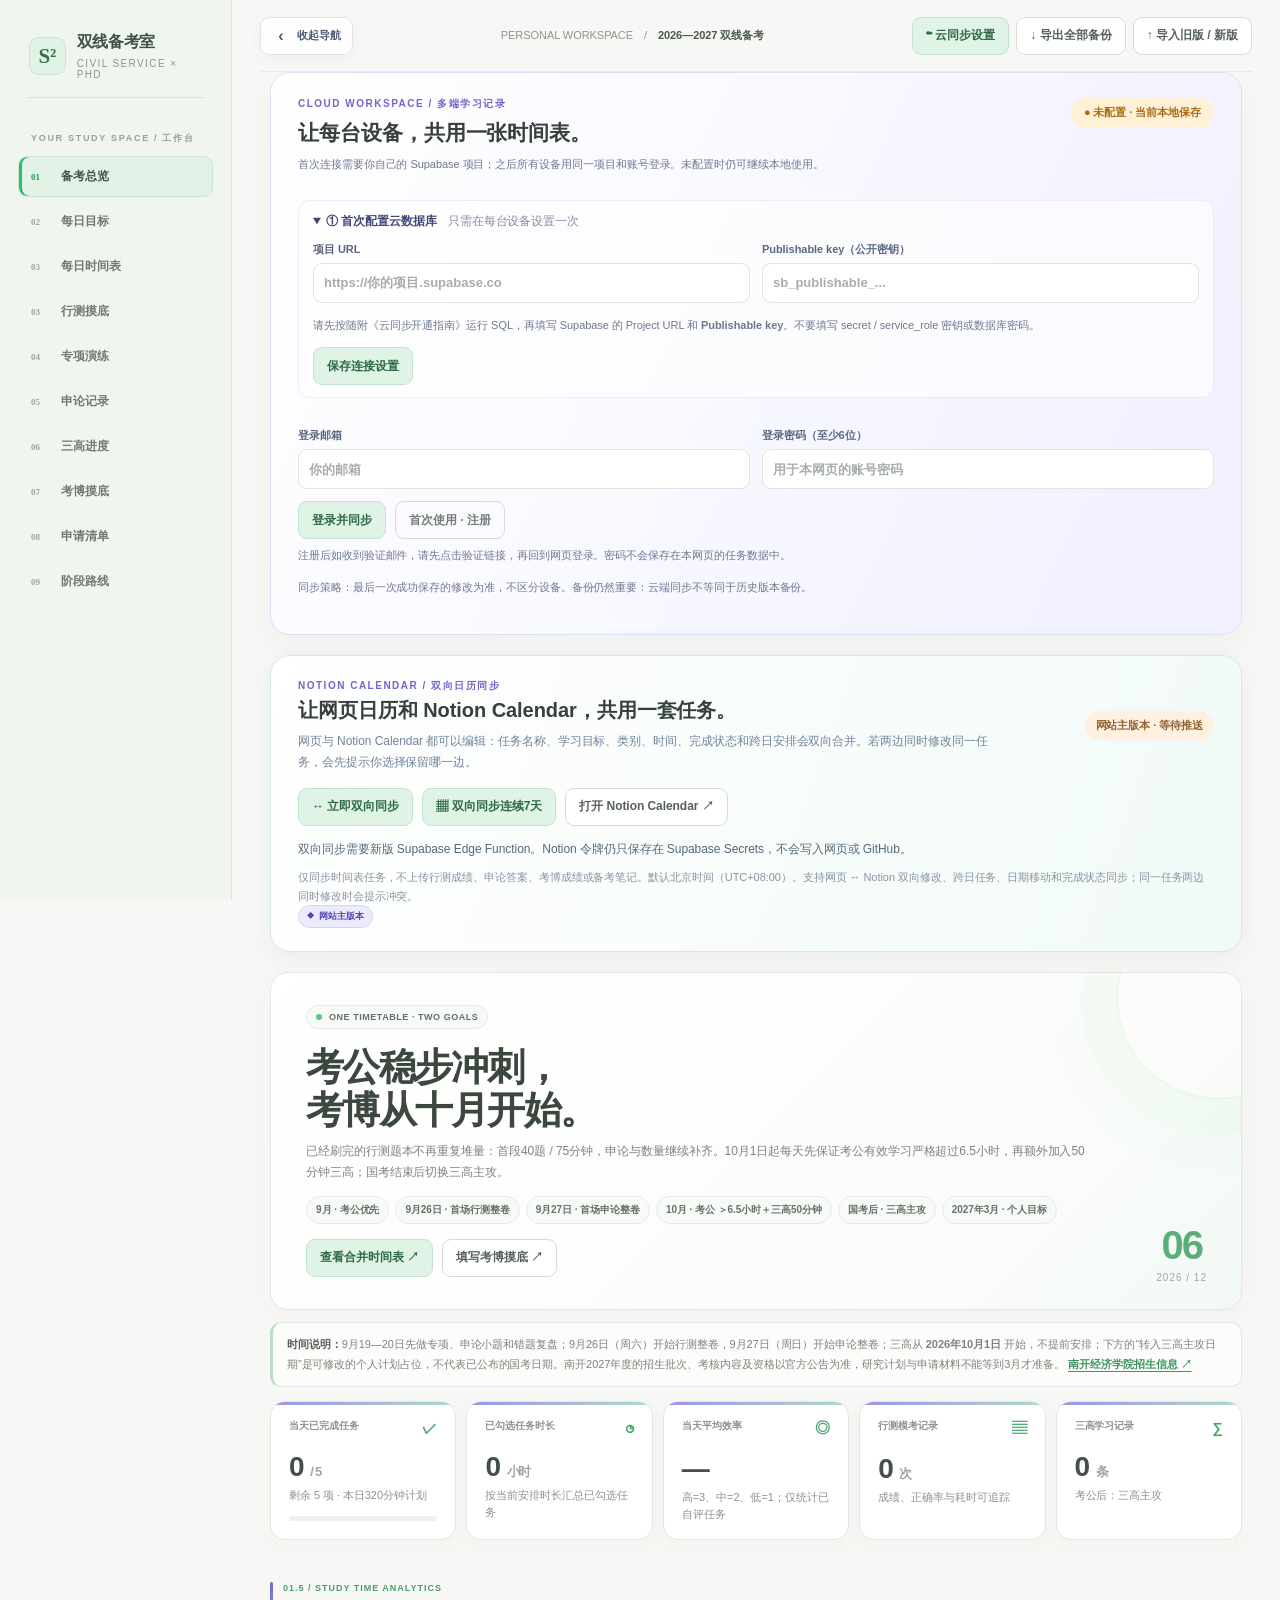
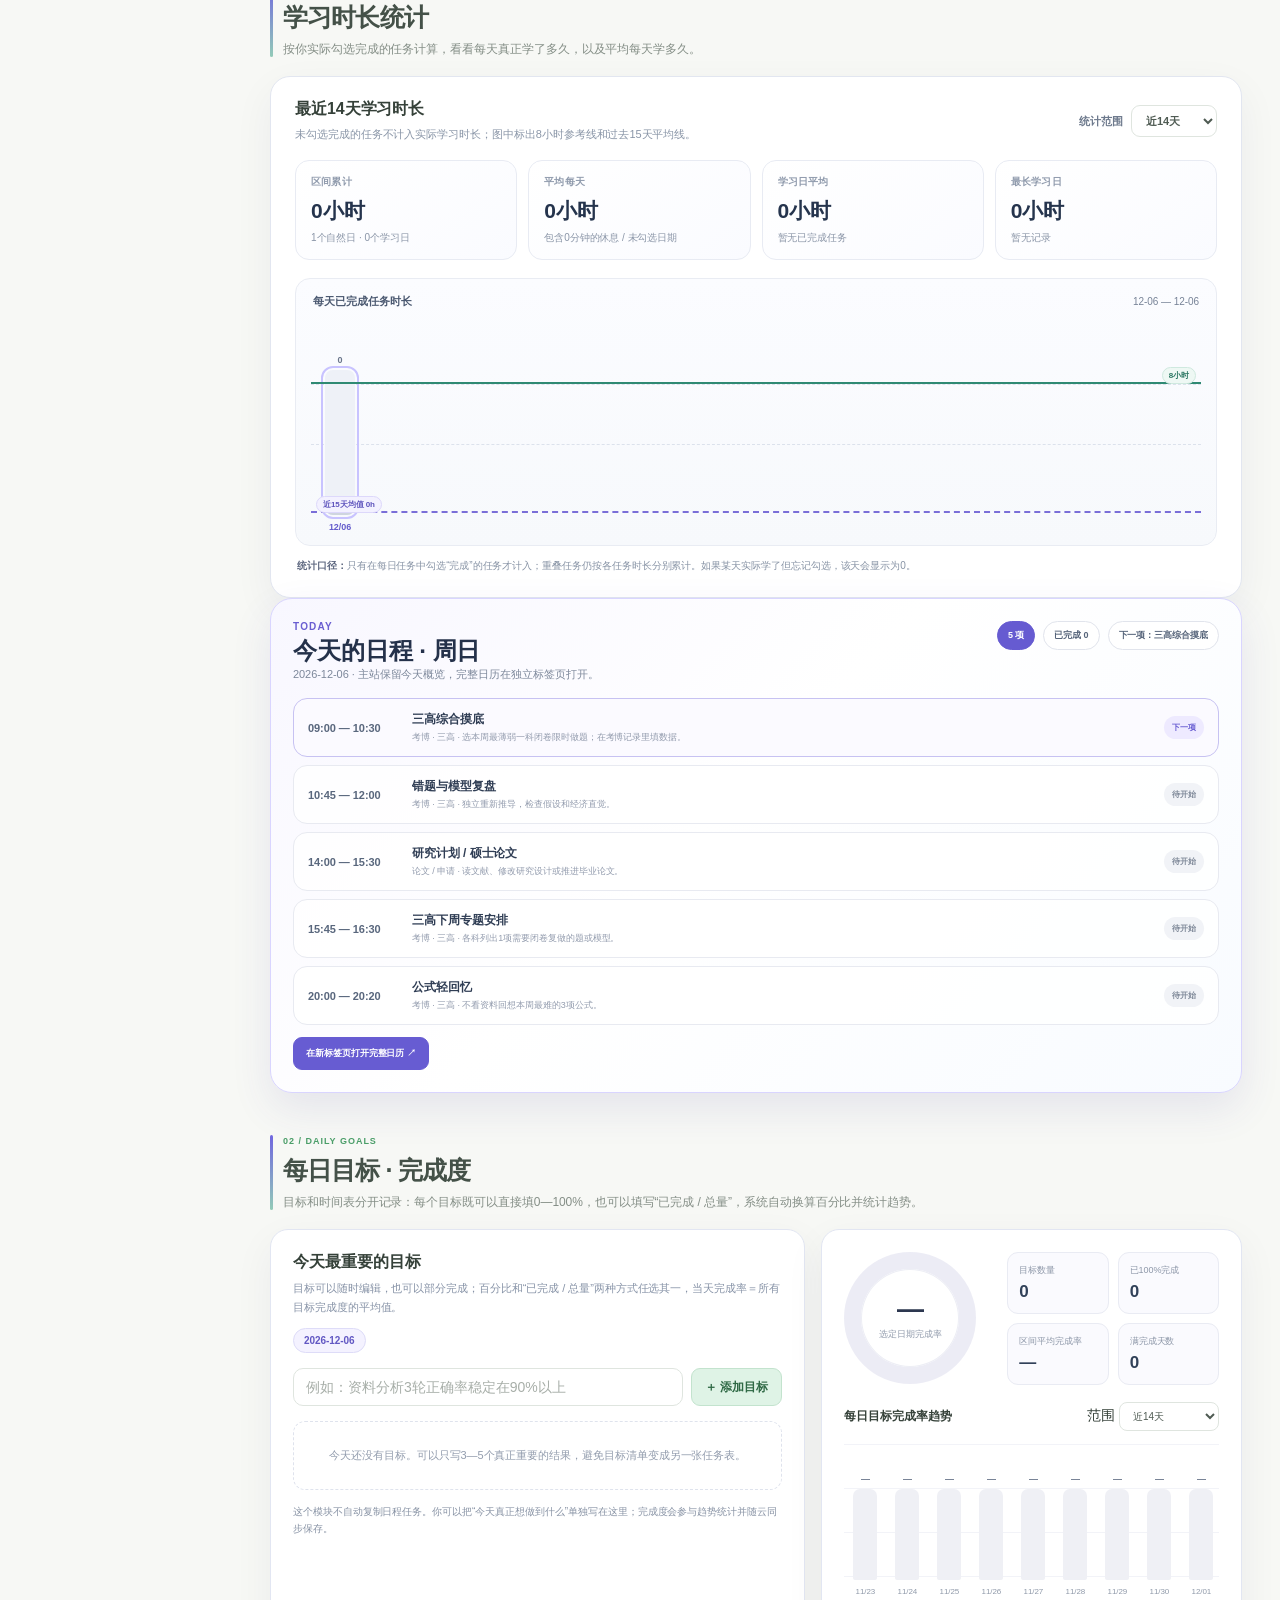
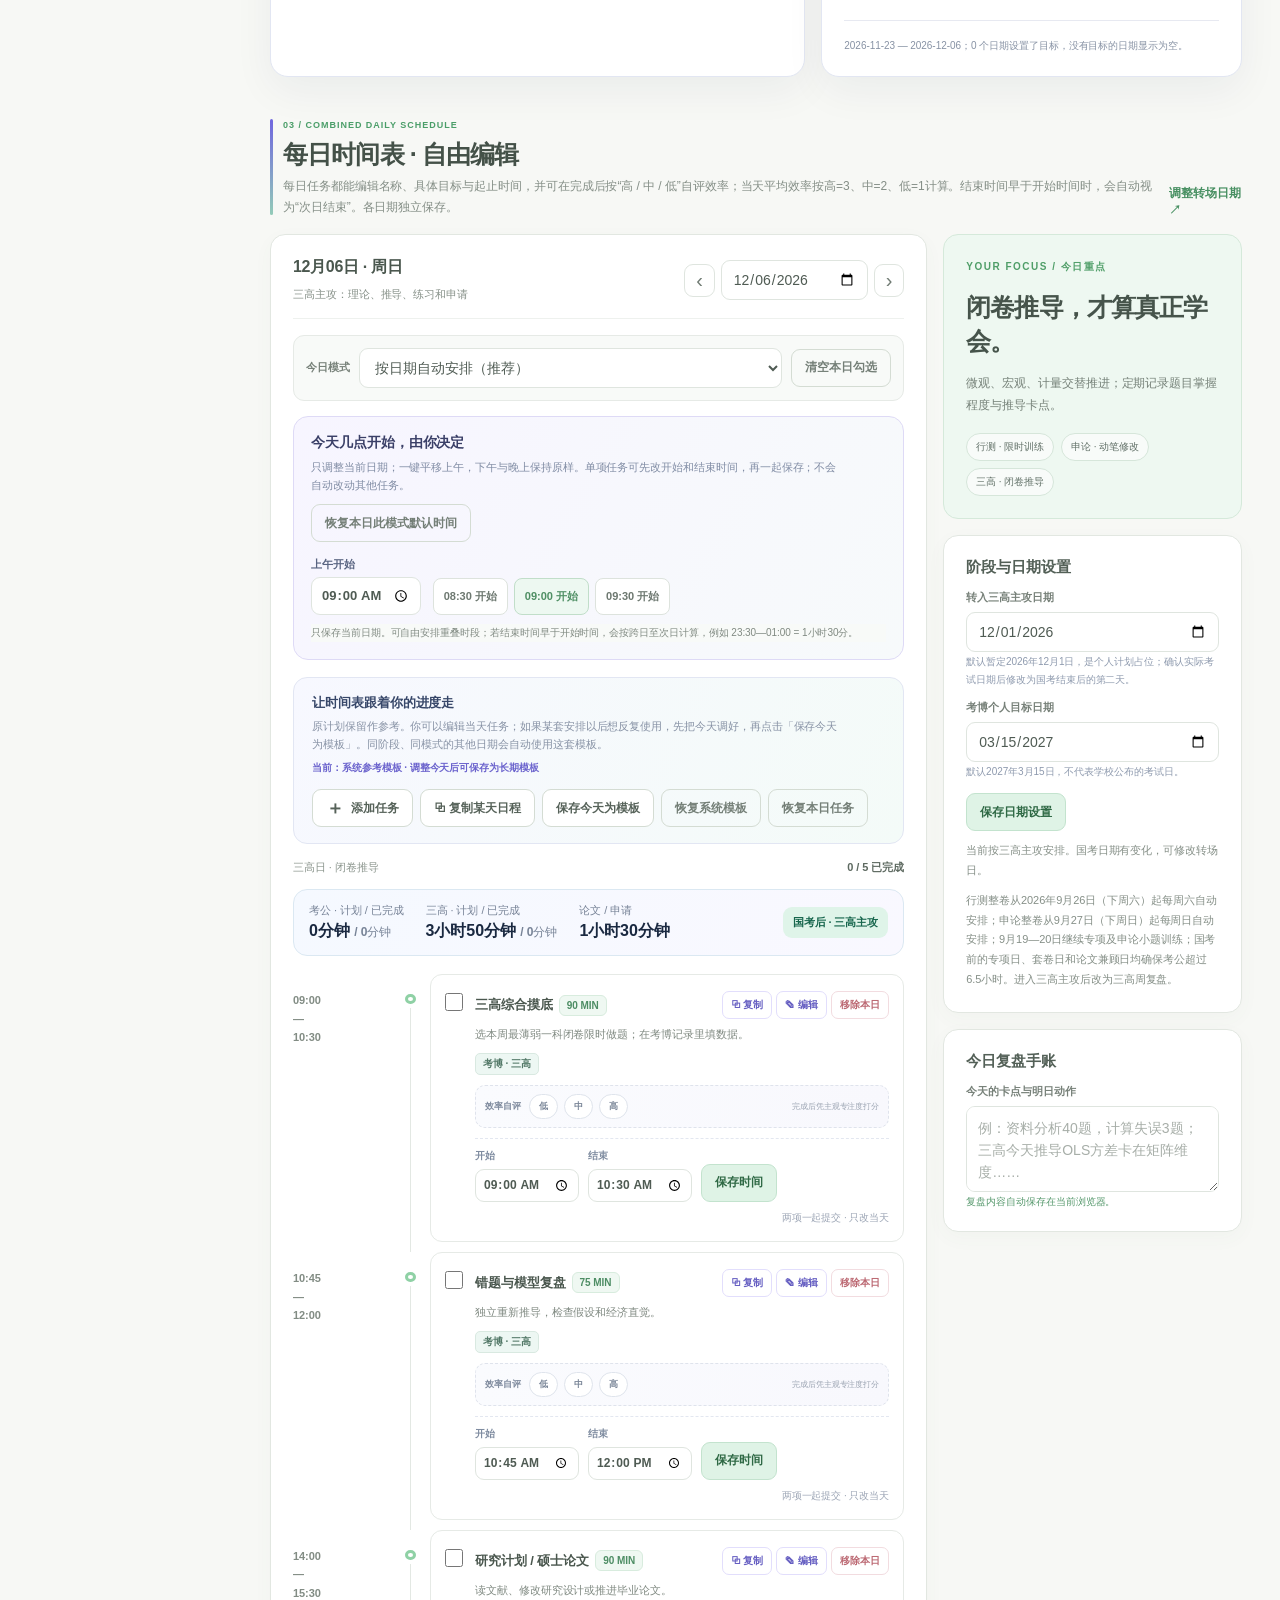
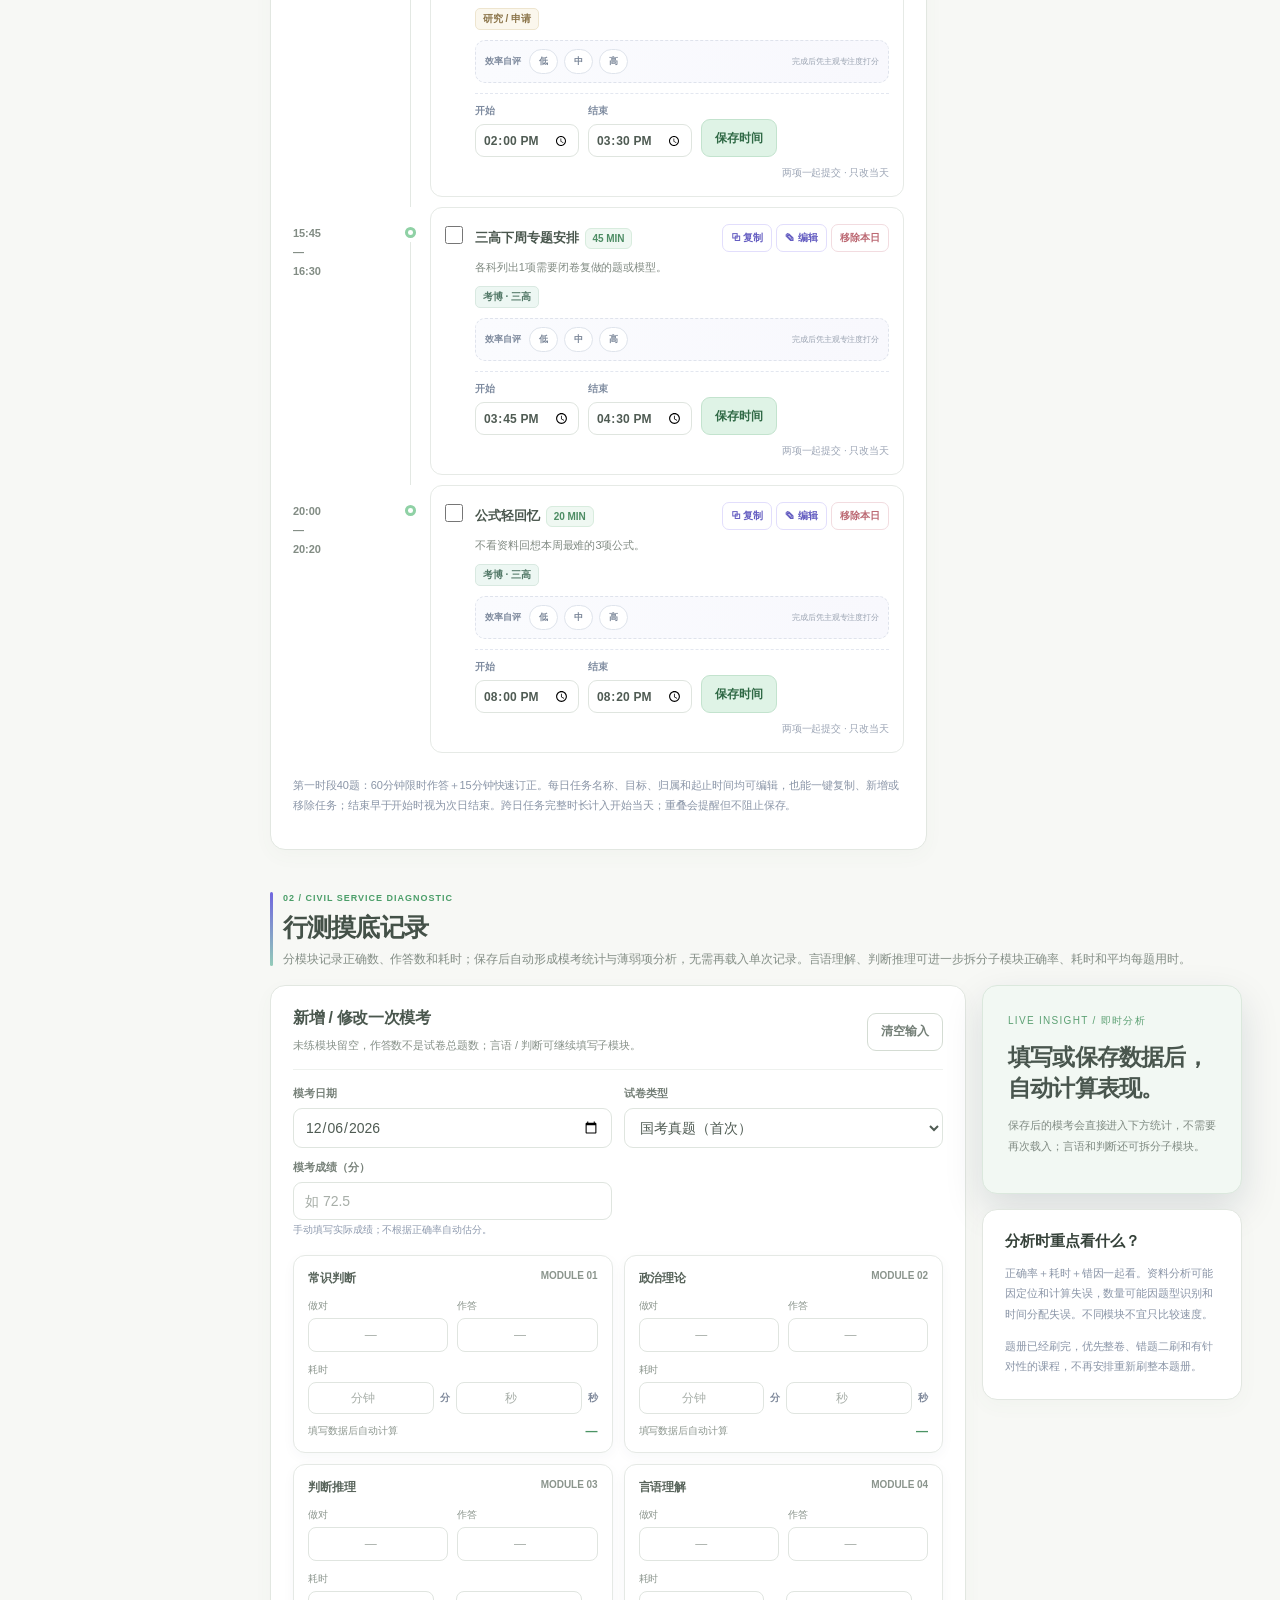
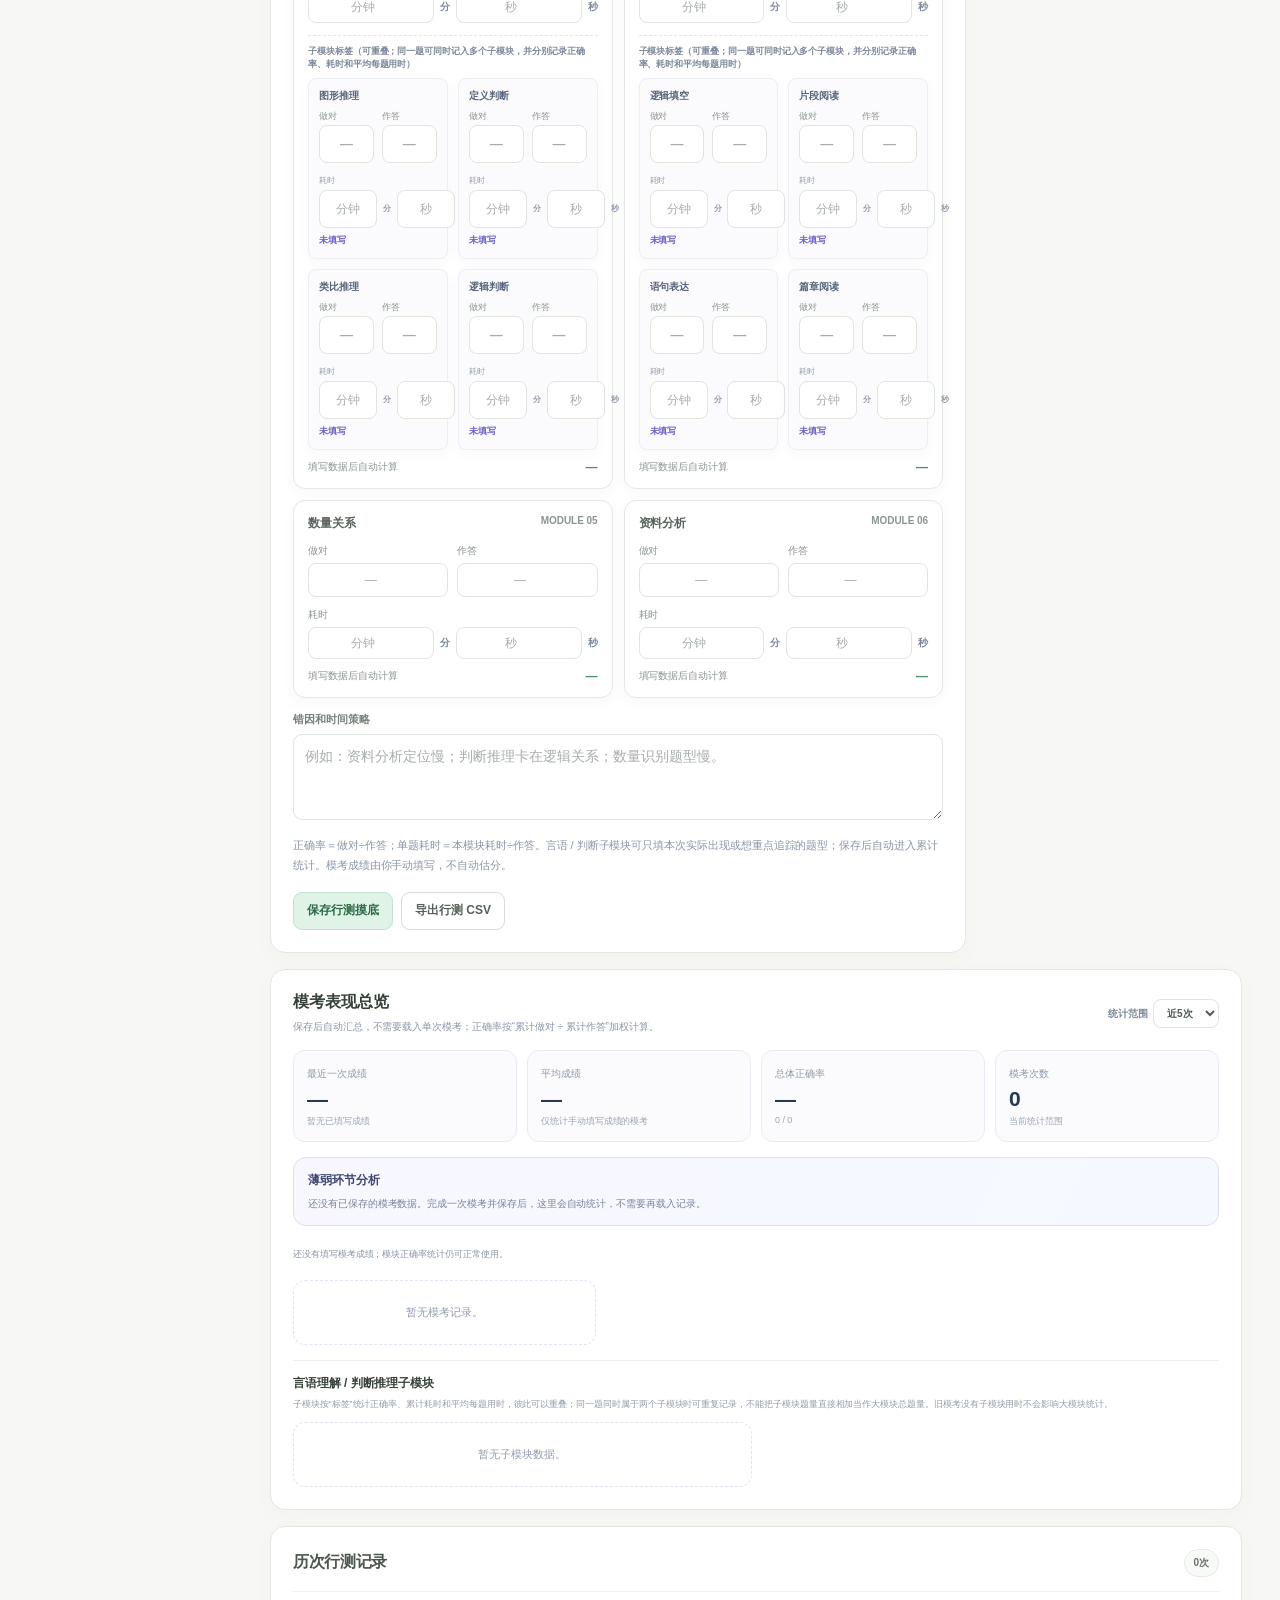
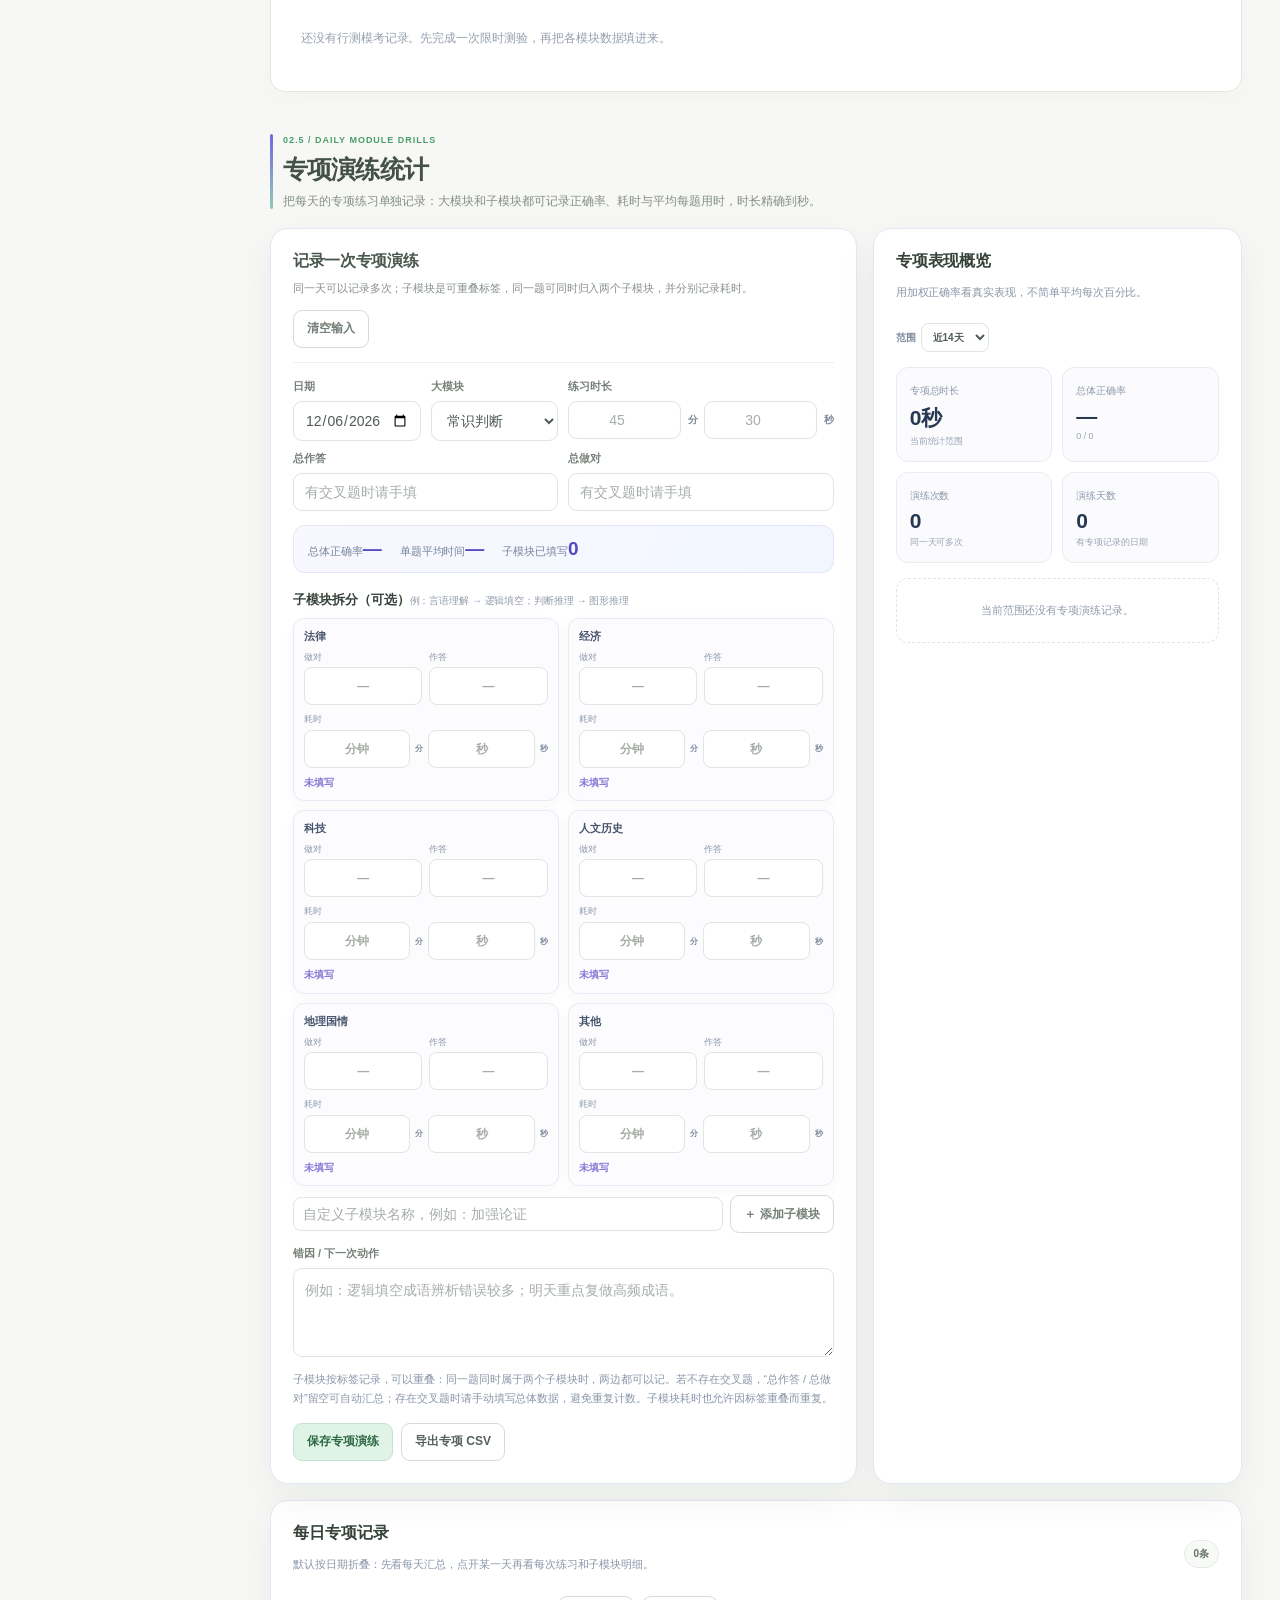
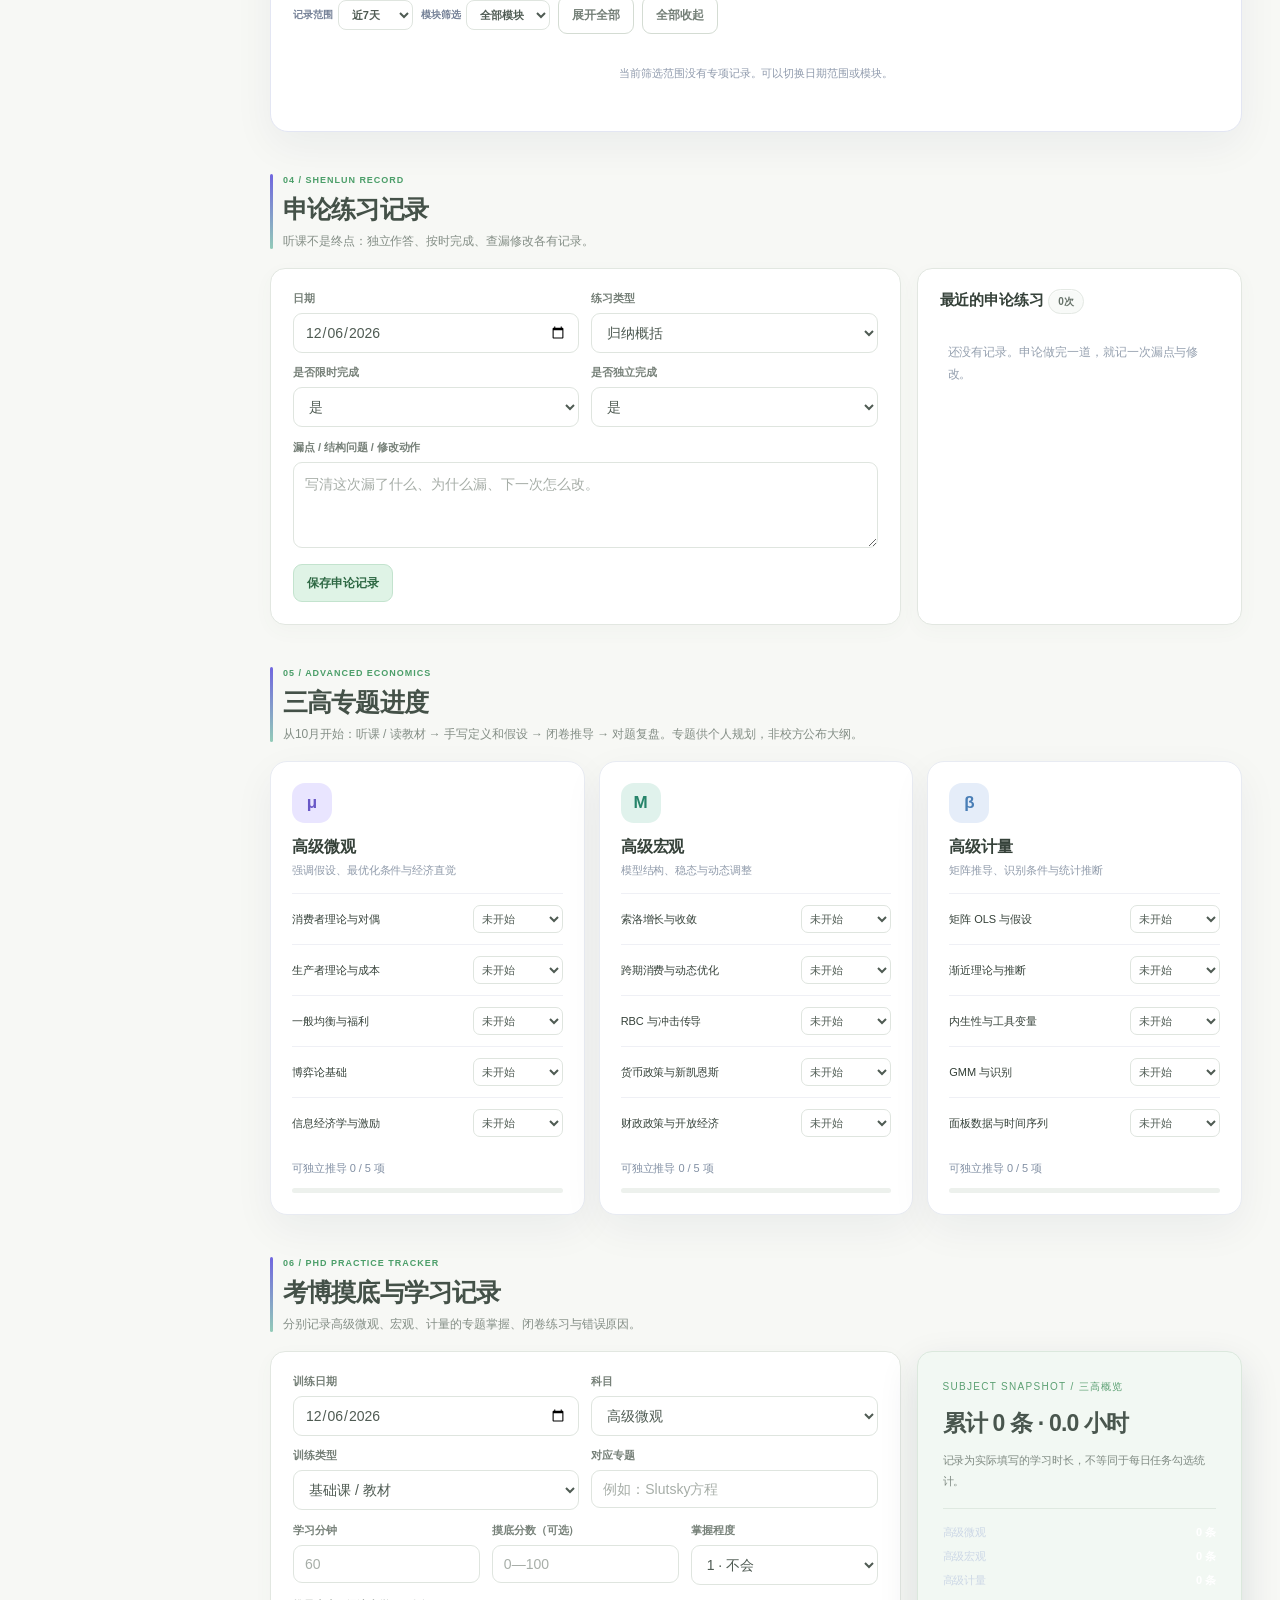
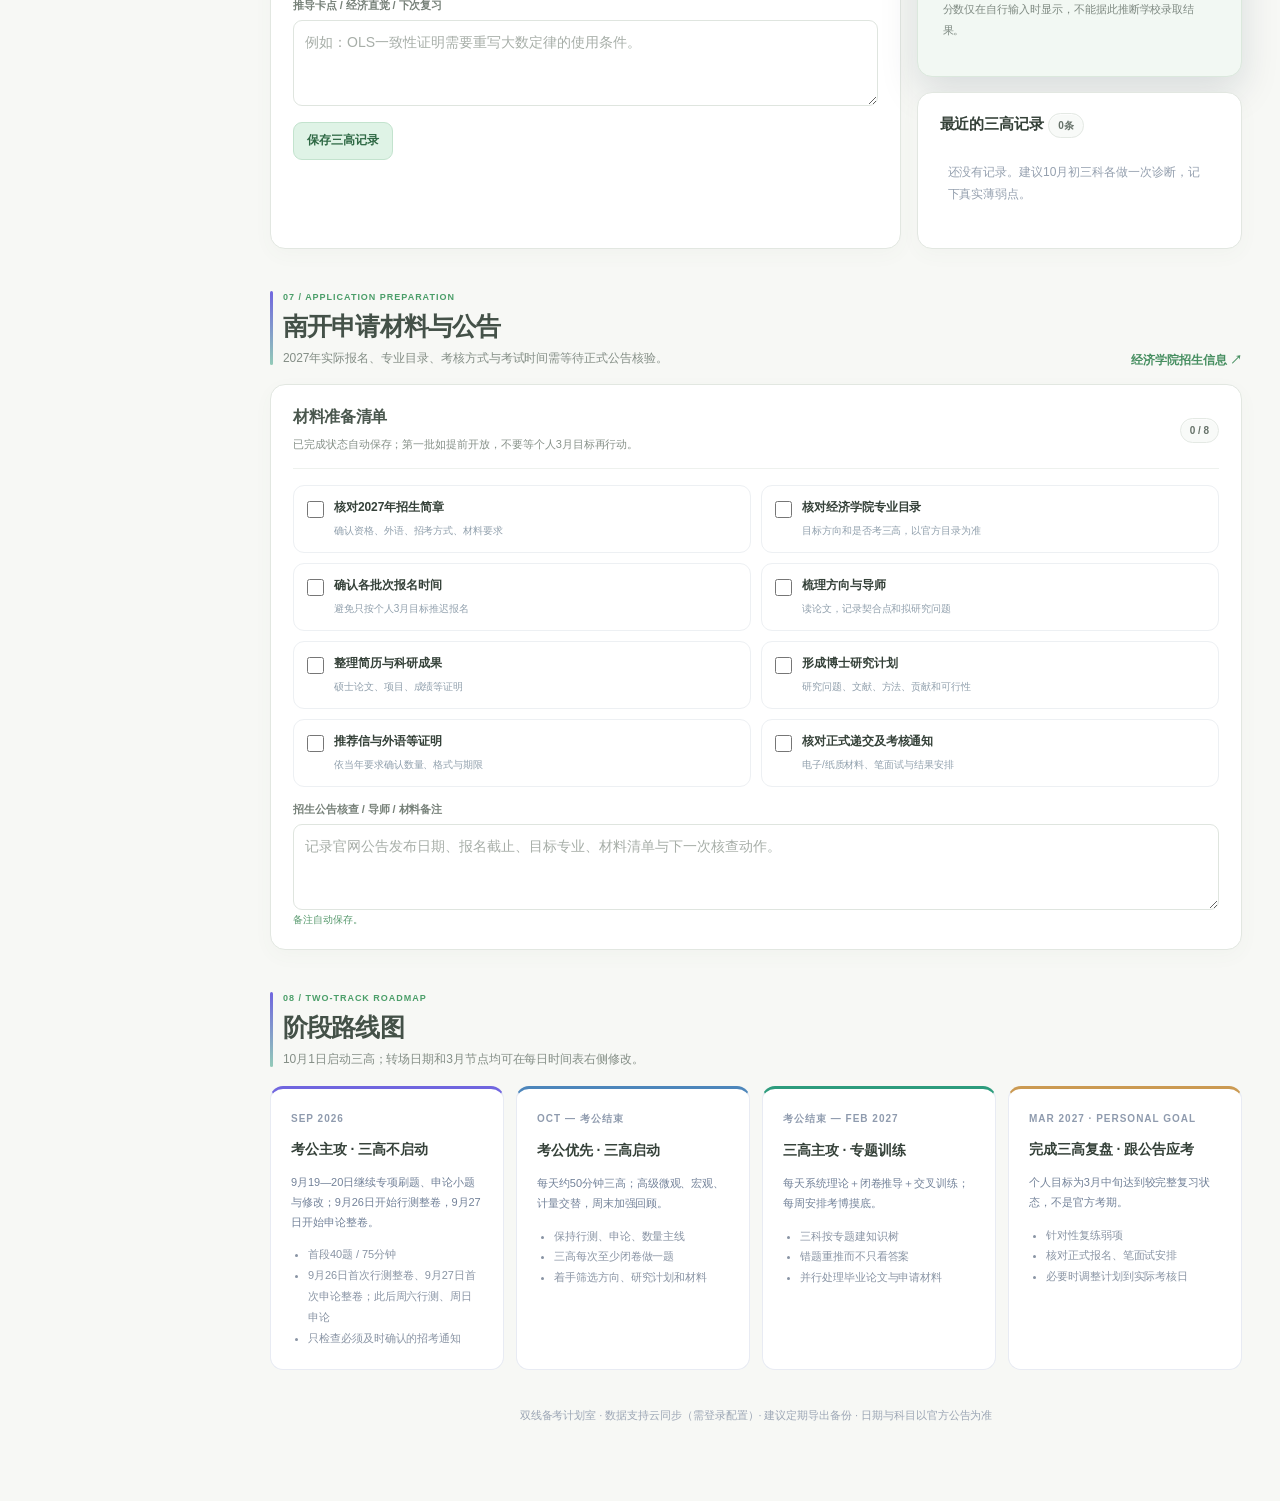
==== index.html @ bfd8f6d5 "Publish last-write-wins cloud sync" ====
<!DOCTYPE html><html lang="zh-CN"><head><style id="calendarBootStyle">html.calendar-boot,html.calendar-boot body{background:#17181b!important;color:#e8eaed!important}html.calendar-boot body>.app{visibility:hidden!important}html.calendar-boot body:before{content:'';position:fixed;inset:0;z-index:2147483646;background:#17181b}html.calendar-boot body:after{content:'';position:fixed;z-index:2147483647;left:50%;top:50%;width:10px;height:10px;margin:-5px;border-radius:50%;background:#7066df;box-shadow:0 0 0 6px rgba(112,102,223,.14);animation:calendarBootPulse .8s ease-in-out infinite alternate}@keyframes calendarBootPulse{to{transform:scale(.72);opacity:.55}}html.calendar-ready body>.app{visibility:visible!important}</style><script id="calendarBootScript">(()=>{try{if(new URLSearchParams(location.search).get('calendar')==='1'){document.documentElement.classList.add('calendar-boot');setTimeout(()=>{document.documentElement.classList.remove('calendar-boot');document.documentElement.classList.add('calendar-ready')},6000)}}catch{}})();</script><script id="mainThemeBoot">(()=>{try{if(new URLSearchParams(location.search).get('calendar')!=='1')document.documentElement.classList.add('qoder-ui')}catch{document.documentElement.classList.add('qoder-ui')}})();</script><link id="mainThemeCss" rel="stylesheet" href="./qoder-theme.css?v=20261010-0560"><meta charset="UTF-8"><meta name="viewport" content="width=device-width, initial-scale=1"><meta name="theme-color" content="#1a2941"><title>双线备考计划室｜考公 × 南开经济学考博</title><style>:root{--navy:#1a2941;--ink:#253349;--muted:#778397;--line:#e8ebf2;--bg:#f5f7fb;--white:#fff;--purple:#7066df;--pale:#eeecff;--mint:#d7f2e8;--green:#238169;--gold:#cf9444;--blue:#4e83be;--shadow:0 14px 42px rgba(24,43,78,.055)}
*{box-sizing:border-box}html{scroll-behavior:smooth}body{margin:0;background:var(--bg);color:var(--ink);font-family:-apple-system,BlinkMacSystemFont,'Segoe UI','PingFang SC','Microsoft YaHei',sans-serif;font-size:14px;-webkit-font-smoothing:antialiased}button,input,select,textarea{font:inherit}button{cursor:pointer}button:focus-visible,input:focus-visible,select:focus-visible,textarea:focus-visible,a:focus-visible{outline:3px solid #aaa3fc;outline-offset:3px}a{text-decoration:none;color:inherit}.app{display:grid;grid-template-columns:235px minmax(0,1fr);min-height:100vh}.sidebar{position:sticky;top:0;height:100vh;background:var(--navy);padding:32px 19px;color:#fff;display:flex;flex-direction:column;z-index:10}.brand{display:flex;align-items:center;gap:11px;margin:0 8px 37px}.mark{width:41px;height:41px;display:grid;place-items:center;border-radius:14px;background:#b4eed1;color:#20354c;font:700 21px Georgia,serif}.brand b{font-size:17px;letter-spacing:.5px}.brand small{display:block;color:#a1aec5;font-size:10px;letter-spacing:1.6px;margin-top:5px}.side-label{color:#8091ad;font-size:10px;letter-spacing:2px;padding:0 13px;margin:0 0 15px}.sidebar nav{display:flex;flex-direction:column;gap:4px}.sidebar nav a{padding:12px 13px;border-radius:10px;font-size:12px;color:#afbdd4;font-weight:650;display:flex;align-items:center;gap:11px}.sidebar nav a span{font:700 10px Georgia,serif;color:#7f94b4}.sidebar nav a:hover,.sidebar nav a.active{background:#34455f;color:#fff}.sidebar nav a.active span{color:#b7f3d1}.side-foot{margin-top:auto;border:1px solid #3b5068;background:#ffffff07;border-radius:16px;padding:19px 15px}.side-foot strong{display:block;font:700 19px/1.55 Georgia,'Songti SC',serif}.side-foot p{color:#b8c4d5;line-height:1.9;font-size:11px;margin:9px 0 0}.content{width:100%;max-width:1520px;min-width:0;padding:0 42px 75px;margin:auto}.topbar{display:flex;justify-content:space-between;align-items:center;padding:26px 0 23px;gap:15px}.crumb{font-size:12px;color:#8c98a9}.crumb b{color:var(--ink)}.actions{display:flex;gap:8px;flex-wrap:wrap}.btn{border:1px solid var(--line);background:#fff;color:var(--ink);border-radius:10px;min-height:38px;padding:9px 14px;font-weight:750;font-size:12px;display:inline-flex;align-items:center;justify-content:center;gap:7px}.btn:hover{box-shadow:0 5px 16px #172d4c12;transform:translateY(-1px)}.btn.dark{background:var(--navy);color:#fff;border-color:var(--navy)}.btn.purple{background:var(--purple);color:#fff;border-color:var(--purple)}.btn.ghost{background:#fff;color:#627088}.hero{background:linear-gradient(115deg,#e7e8ff,#e9f3f1 93%);min-height:236px;border-radius:24px;padding:35px 38px;position:relative;overflow:hidden;box-shadow:var(--shadow)}.hero:after{content:'';position:absolute;border-radius:50%;width:405px;height:405px;right:-34px;top:-135px;border:1px solid #ffffffad;box-shadow:0 0 0 45px #ffffff33,0 0 0 90px #ffffff30,0 0 0 136px #ffffff25}.hero>*{position:relative;z-index:1}.eyebrow{font-weight:850;font-size:10px;letter-spacing:2px;color:#655bc3}.hero h1{font:700 40px/1.3 Georgia,'Songti SC',serif;margin:13px 0}.hero p{max-width:690px;line-height:1.95;font-size:12px;color:#626d81;margin:0 0 19px}.hero-pills{display:flex;gap:8px;flex-wrap:wrap}.pill{background:#ffffffaa;border:1px solid #fff9;padding:8px 11px;border-radius:100px;color:#5d6385;font-size:11px;font-weight:750}.hero-actions{display:flex;gap:9px;margin-top:21px;flex-wrap:wrap}.hero-number{position:absolute;right:85px;bottom:35px;color:#5b62b9;text-align:center}.hero-number b{font:800 47px Georgia,serif}.hero-number small{display:block;font-size:10px;letter-spacing:1.4px;margin-top:4px}.notice{background:#fff;border:1px solid #e7e5ff;border-left:3px solid #766ddf;border-radius:12px;padding:14px 17px;margin:17px 0 0;color:#61718a;font-size:11px;line-height:1.8}.notice strong{color:#3c4773}.notice a{color:#5e56be;font-weight:800;text-decoration:underline;text-underline-offset:3px}.stats{display:grid;grid-template-columns:repeat(5,minmax(0,1fr));gap:14px;margin:18px 0 7px}.stat,.panel,.mini-card{border:1px solid var(--line);border-radius:17px;background:#fff;box-shadow:var(--shadow)}.stat{padding:19px 20px;min-width:0}.stat-top{font-size:11px;font-weight:700;color:#8490a0;display:flex;justify-content:space-between}.stat-top em{font-style:normal;font-size:15px;color:#8a7de1}.stat-num{font-size:29px;font-weight:850;margin:15px 0 4px;letter-spacing:-1px;font-variant-numeric:tabular-nums}.stat-num small{font-size:13px;color:#9aa4b2;font-weight:650}.stat-desc{font-size:11px;color:#96a0b0;line-height:1.5}.bar{height:6px;border-radius:99px;overflow:hidden;background:#efeff9;margin-top:12px}.bar span{display:block;height:100%;background:var(--purple);width:0;transition:width .25s;border-radius:99px}section.content-section{scroll-margin-top:22px}.head{margin:37px 0 18px;display:flex;align-items:end;justify-content:space-between;gap:12px}.head small{font-size:10px;letter-spacing:1.4px;color:#6b63cd;font-weight:850}.head h2{font:700 25px Georgia,'Songti SC',serif;margin:7px 0 5px}.head p{font-size:12px;color:#8b96a8;margin:0;line-height:1.8}.head a{color:#6d62c9;font-size:12px;font-weight:700}.daily-grid{display:grid;grid-template-columns:minmax(0,1.65fr) minmax(280px,.75fr);gap:16px}.panel{padding:24px;min-width:0}.panel-top{display:flex;align-items:center;justify-content:space-between;gap:12px;flex-wrap:wrap;margin-bottom:18px}.panel-top h3{font-size:16px;margin:0}.panel-top p{margin:7px 0 0;font-size:11px;color:var(--muted);line-height:1.7}.date-nav{display:flex;align-items:center;gap:6px}.date-nav input{max-width:147px}.arrow{width:33px;height:33px;border:1px solid var(--line);border-radius:9px;background:#fff;color:#5b6782;font-size:20px}.modebox{display:flex;gap:9px;align-items:center;flex-wrap:wrap;background:#f7f8fb;padding:12px;border-radius:12px;margin-bottom:15px}.modebox label{font-size:11px;font-weight:750;color:#788499}.modebox select{max-width:100%;flex:1;min-width:200px}.field input,.field select,.field textarea,.date-nav input,.modebox select{width:100%;border:1px solid #e1e6f0;border-radius:9px;background:#fff;color:#28354a;padding:10px 11px;min-height:38px}.field label{display:block;font-size:11px;color:#667388;font-weight:750;margin:0 0 7px}.field textarea{resize:vertical;min-height:86px;line-height:1.6}.field small{font-size:10px;color:#8e9aae;line-height:1.7}.inline-fields{display:grid;grid-template-columns:repeat(2,minmax(0,1fr));gap:12px}.day-meta{display:flex;justify-content:space-between;gap:10px;align-items:center;margin-bottom:14px;font-size:11px;color:#8b97aa}.day-meta strong{color:#4f5e78}.time-row{display:grid;grid-template-columns:98px 19px minmax(0,1fr);gap:8px;min-height:93px}.time-text{padding-top:17px;color:#77859a;font-weight:750;font-size:11px;line-height:1.7;font-variant-numeric:tabular-nums}.spine{display:flex;align-items:center;flex-direction:column}.dot{margin-top:20px;border:3px solid #b4adfa;background:#fff;border-radius:50%;height:11px;width:11px;z-index:1}.line{height:100%;width:1px;background:#e1e4f3;margin-top:4px}.time-row:last-child .line{visibility:hidden}.task{display:flex;gap:12px;border:1px solid #edf0f5;border-radius:13px;background:#fcfcff;margin-bottom:10px;padding:15px 13px;cursor:pointer;min-width:0}.task:hover{border-color:#c9c6fc}.task.done{background:#f4fbf7;border-color:#dceee4}.task input{accent-color:#348b6a;flex-shrink:0;width:18px;height:18px;margin:2px 0 0}.task-inner{min-width:0;flex:1}.task-title{font-size:13px;font-weight:850}.task.done .task-title{text-decoration:line-through;color:#8b9b91}.task-desc{font-size:11px;color:#7e8b9e;line-height:1.8;margin-top:6px}.task-info{display:flex;align-items:center;justify-content:space-between;gap:6px;flex-wrap:wrap}.duration{color:#675ec7;background:#f0efff;padding:4px 7px;border-radius:6px;font-size:10px;font-weight:800}.subject{display:inline-flex;margin-top:8px;border-radius:5px;padding:3px 7px;background:#eaf0ff;color:#5672a4;font-size:10px;font-weight:750}.subject.phd{background:#e1f4ed;color:#297b63}.subject.apply{background:#fff2e1;color:#ab752d}.side-stack{display:flex;flex-direction:column;gap:16px}.focus{background:var(--navy);color:#fff}.focus small{font-size:10px;letter-spacing:1.5px;color:#b4efc9;font-weight:850}.focus h3{font:700 25px/1.35 Georgia,'Songti SC',serif;margin:17px 0 13px}.focus p{font-size:12px;color:#c1cada;line-height:1.9;margin:0}.focus .focus-tags{display:flex;gap:7px;flex-wrap:wrap;margin-top:16px}.focus-tags span{font-size:10px;border:1px solid #586680;border-radius:99px;padding:6px 9px;color:#c4f1df}.side-note h3{margin:0 0 13px;font-size:15px}.side-note .line-item{display:flex;gap:10px;padding:12px 0;border-top:1px solid #eff1f5}.line-item b{display:grid;place-items:center;width:23px;height:23px;background:#efedff;color:#7162ce;border-radius:7px;font-size:11px;flex-shrink:0}.line-item strong{display:block;font-size:12px}.line-item p{font-size:11px;color:#8e99a8;margin:5px 0 0;line-height:1.7}.settings-note{font-size:11px;color:#8190a2;line-height:1.8;margin-top:10px}.note-status{font-size:10px;color:#568771}.multi{display:grid;grid-template-columns:minmax(0,1.55fr) minmax(265px,.8fr);gap:16px}.form-grid{display:grid;grid-template-columns:repeat(2,minmax(0,1fr));gap:12px}.form-grid.three{grid-template-columns:repeat(3,minmax(0,1fr))}.form-actions{display:flex;gap:8px;margin-top:16px;flex-wrap:wrap}.module-grid{display:grid;grid-template-columns:repeat(3,minmax(0,1fr));gap:11px;margin-top:17px}@media(max-width:980px){.module-grid{grid-template-columns:repeat(2,minmax(0,1fr))}}@media(max-width:620px){.module-grid{grid-template-columns:1fr}}.module{border:1px solid #e8ebf4;border-radius:12px;padding:14px;min-width:0}.module h4{font-size:12px;margin:0 0 12px;display:flex;justify-content:space-between}.module h4 span{font-size:10px;color:#939dad}.module-input{display:grid;grid-template-columns:repeat(2,minmax(0,1fr));gap:9px}.module-duration{grid-column:1/-1;margin-top:2px}.module-duration>label{display:block;font-size:10px;color:#8d98a7;margin-bottom:5px}.module-input label{display:block;font-size:10px;color:#8d98a7;margin-bottom:5px}.module-input input{width:100%;min-width:0;border:1px solid #e1e5ed;border-radius:8px;padding:9px 6px;text-align:center;font-size:12px}.calc{display:flex;justify-content:space-between;font-size:10px;color:#8795a6;margin-top:10px;gap:6px}.calc b{font-size:12px;color:#5c53c3}.live{border-radius:16px;background:var(--navy);padding:25px;color:#fff;min-height:200px}.live small{font-size:10px;letter-spacing:1.3px;color:#a9e9c9}.live h3{font:700 23px Georgia,'Songti SC',serif;margin:14px 0 10px}.live p{font-size:11px;color:#b9c9d8;line-height:1.9}.live .big{font-size:34px;font-weight:850;margin:13px 0}.live hr{border:0;border-top:1px solid #4b5a70;margin:16px 0}.live .kv{display:flex;justify-content:space-between;font-size:11px;gap:8px;margin-top:9px;color:#ccd7e6}.live .kv b{color:white}.caption{font-size:11px;color:#8a95a7;line-height:1.85;margin-top:12px}.tablewrap{overflow-x:auto}.records{width:100%;border-collapse:collapse;font-size:11px;min-width:640px}.records th{padding:12px 9px;color:#8994a6;text-align:left;font-weight:800;border-bottom:1px solid #eaedf2}.records td{padding:12px 9px;color:#526279;border-bottom:1px solid #f0f2f5}.mini-btn{border:0;background:transparent;color:#5f57c7;font-size:11px;font-weight:800;padding:5px;cursor:pointer}.mini-btn.del{color:#c46869}.empty{color:#95a0af;font-size:12px;line-height:1.8;padding:20px 8px}.record-card{border:1px solid #ebedf4;border-radius:12px;padding:13px 15px;margin-top:9px}.record-card .top{display:flex;justify-content:space-between;gap:8px;align-items:center;font-size:12px}.record-card p{font-size:11px;color:#8190a3;line-height:1.8;margin:8px 0 0;white-space:pre-wrap}.topics{display:grid;grid-template-columns:repeat(3,minmax(0,1fr));gap:14px}.topic-card{border:1px solid var(--line);border-radius:17px;background:white;padding:21px;box-shadow:var(--shadow)}.topic-icon{width:40px;height:40px;display:grid;place-items:center;border-radius:13px;background:#e9e5ff;color:#6958c7;font-size:17px;font-weight:850}.topic-card:nth-child(2) .topic-icon{background:#e0f2ec;color:#26846a}.topic-card:nth-child(3) .topic-icon{background:#e5edf9;color:#497eb6}.topic-card h3{font-size:16px;margin:14px 0 3px}.topic-card>p{margin:0 0 14px;color:#8f9aaa;font-size:11px;line-height:1.7}.topic-item{display:flex;justify-content:space-between;align-items:center;gap:7px;border-top:1px solid #eff0f5;padding:11px 0;font-size:11px}.topic-item select{width:90px;border:1px solid #e1e7ee;background:#fafbff;border-radius:7px;padding:6px 4px;color:#536178;font-size:11px}.topic-summary{font-size:11px;color:#8290a4;margin-top:13px}.applications{display:grid;grid-template-columns:repeat(2,minmax(0,1fr));gap:10px}.application-item{display:flex;gap:10px;border:1px solid #edf0f3;padding:13px;border-radius:11px;cursor:pointer}.application-item input{flex-shrink:0;accent-color:var(--green);width:17px;height:17px;margin:2px 0 0}.application-item strong{font-size:12px;display:block}.application-item small{display:block;margin-top:6px;font-size:10px;color:#91a0ad;line-height:1.7}.roadmap{display:grid;grid-template-columns:repeat(4,minmax(0,1fr));gap:12px}.phase{padding:20px;border:1px solid #e8ebf3;border-top:3px solid var(--purple);border-radius:13px;background:#fff}.phase:nth-child(2){border-top-color:#4d86bb}.phase:nth-child(3){border-top-color:#2d9c7d}.phase:nth-child(4){border-top-color:#cb9a52}.phase small{font-size:10px;font-weight:800;letter-spacing:1px;color:#8f9bae}.phase h3{font-size:14px;line-height:1.6;margin:13px 0}.phase p{font-size:11px;color:#738299;line-height:1.8;margin:0}.phase ul{padding-left:17px;margin:12px 0 0;color:#8994a4;font-size:11px;line-height:1.9}.footer{font-size:11px;color:#9ca6b5;margin-top:38px;text-align:center}.toast{position:fixed;bottom:27px;left:50%;transform:translate(-50%,20px);opacity:0;pointer-events:none;transition:.2s;background:#1c3046;color:white;border-radius:11px;padding:13px 18px;z-index:999;box-shadow:0 15px 44px #1d273440;font-size:12px;max-width:90vw}.toast.show{opacity:1;transform:translate(-50%,0)}.hidden{display:none!important}
@media(max-width:1150px){.content{padding:0 25px 50px}.app{grid-template-columns:205px minmax(0,1fr)}.daily-grid{grid-template-columns:1fr}.side-stack{display:grid;grid-template-columns:repeat(2,minmax(0,1fr))}.stats{grid-template-columns:repeat(2,minmax(0,1fr))}.roadmap{grid-template-columns:repeat(2,minmax(0,1fr))}.topics{grid-template-columns:1fr}.topic-card{display:block}}
@media(max-width:730px){.app{display:block}.sidebar{height:auto;position:static;padding:17px 18px}.brand{margin:0 0 12px}.sidebar nav{flex-direction:row;overflow-x:auto;padding-bottom:5px;gap:2px}.sidebar nav a{flex-shrink:0;font-size:11px;padding:9px 10px}.side-label,.side-foot{display:none}.content{padding:0 15px 45px}.topbar{padding:17px 0;align-items:start}.crumb{line-height:2}.actions{justify-content:flex-end}.hero{padding:27px 23px;min-height:245px}.hero h1{font-size:29px}.hero-number{display:none}.stats{gap:9px}.stat{padding:15px}.stat-num{font-size:24px}.head{margin-top:29px}.head h2{font-size:23px}.panel{padding:17px}.side-stack,.multi{display:block}.side-stack>.panel,.multi>.panel,.multi>.live{margin-top:12px}.module-grid,.applications{grid-template-columns:1fr}.time-row{grid-template-columns:71px 13px minmax(0,1fr);gap:5px}.time-text{font-size:10px}.task{padding:12px 9px;gap:9px}.task-desc{font-size:10px}.task-title{font-size:12px}.form-grid.three{grid-template-columns:1fr 1fr}.roadmap{grid-template-columns:1fr}.topbar .btn{padding:8px 10px}.notice{font-size:10px}}
@media(max-width:400px){.stats{grid-template-columns:1fr 1fr}.form-grid,.form-grid.three{grid-template-columns:1fr}.date-nav{width:100%;justify-content:flex-end}.head{align-items:start}.hero-pills{gap:5px}.pill{font-size:10px}}
@media print{.sidebar,.topbar,.actions,.btn,.toast,.modebox,.date-nav{display:none!important}.app{display:block}.content{padding:0 10px}.panel,.stat,.phase,.topic-card{box-shadow:none;break-inside:avoid}.daily-grid,.multi{display:block}.stats,.roadmap{grid-template-columns:repeat(2,1fr)}.time-row{min-height:auto}.hero{min-height:0}.content-section{break-before:auto}}

/* Study-hour ledger: planned and completed by objective. */
.study-budget{margin:0 0 18px;padding:13px 15px;border:1px solid #dbe8f2;background:linear-gradient(120deg,#f5f9ff,#f9f8ff);border-radius:14px;display:flex;flex-wrap:wrap;gap:12px 22px;align-items:center}.budget-item{display:flex;flex-direction:column;gap:3px}.budget-item small{font-size:11px;color:var(--muted)}.budget-item strong{font-size:16px;color:var(--navy);font-variant-numeric:tabular-nums}.budget-item strong span{font-size:12px;color:var(--muted);font-weight:550}.budget-rule{margin-left:auto;border-radius:9px;padding:8px 10px;background:#dff4e9;color:#17664d;font-size:11px;font-weight:750}.budget-rule.not-met{background:#fff0dc;color:#90531b}@media(max-width:650px){.study-budget{gap:12px}.budget-rule{width:100%;text-align:center;margin-left:0}}

/* Flexible time planning: edits are per date and per active mode, never a forced global timetable. */
.flexible-time{padding:17px;border:1px solid #dedaf6;background:linear-gradient(120deg,#f7f5ff,#f7fafb);border-radius:15px;margin-bottom:17px}
.flexible-header{display:flex;justify-content:space-between;align-items:center;gap:10px;flex-wrap:wrap}
.flexible-header strong{color:#3a3f67;font-size:14px}.flexible-header p{margin:6px 0 0;line-height:1.65;color:#808ca4;font-size:11px;max-width:530px}
.flexible-header .btn{flex-shrink:0;background:#fff}.time-controls{display:flex;align-items:end;flex-wrap:wrap;gap:12px;margin-top:15px}
.time-controls>label{display:flex;flex-direction:column;gap:5px;font-size:11px;color:#596481;font-weight:750}
.time-controls input,.task-time-edit input{border:1px solid #d5d9ec;border-radius:9px;padding:8px 9px;color:#273b56;background:#fff;min-height:37px;font-size:13px;font-variant-numeric:tabular-nums}
.start-presets{display:flex;flex-wrap:wrap;gap:6px}.start-presets button{border:1px solid #dadcf0;border-radius:9px;background:#fff;color:#615c9b;font-size:11px;font-weight:750;padding:9px 10px;min-height:37px}
.start-presets button:hover,.start-presets button.active{background:#e9e5ff;border-color:#9b91ed;color:#42369a}
.edit-hint{font-size:10px;color:#8490a5;line-height:1.8;margin-top:9px}
.task-time-edit{display:flex;align-items:end;gap:9px;flex-wrap:wrap;margin-top:10px;padding-top:10px;border-top:1px dashed #e3e7f0}
.task-time-edit label{font-size:10px;color:#7f8ca0;display:flex;flex-direction:column;gap:4px;font-weight:700}.task-time-edit input{width:104px;min-height:33px;padding:5px 7px;font-size:12px}
.task-time-edit .edit-caption{font-size:10px;color:#9ca5b5;margin-left:auto;align-self:center}
.time-row .task{cursor:default}.task-time-edit input:focus{border-color:#8178de}
@media(max-width:730px){.flexible-time{padding:13px}.flexible-header{align-items:start}.flexible-header .btn{font-size:10px}.time-controls{gap:9px}.start-presets{gap:4px}.start-presets button{font-size:10px;padding:8px 7px}.task-time-edit{gap:5px}.task-time-edit input{width:91px;font-size:11px}.task-time-edit .edit-caption{width:100%;margin-left:0}.time-row{grid-template-columns:66px 12px minmax(0,1fr)}.task-info{align-items:start}}
@media print{.flexible-time,.task-time-edit{display:none!important}}

/* Editable per-day task content and additional tasks. */
.task-toolbar{display:flex;align-items:center;justify-content:space-between;gap:14px;flex-wrap:wrap;padding:16px 18px;margin:0 0 16px;border:1px solid #e2e6f3;border-radius:14px;background:linear-gradient(115deg,#f7f8ff,#f4fbf8)}
.task-toolbar strong{display:block;color:#374769;font-size:13px}.task-toolbar p{margin:5px 0 0;color:#8792a5;font-size:11px;line-height:1.7;max-width:530px}.task-toolbar-actions{display:flex;gap:7px;flex-wrap:wrap}.task-toolbar .add-task-button{background:#665bd1;color:white;border-color:#665bd1}.add-task-button span{font-size:18px;line-height:13px}
.new-task-panel{border:1px solid #c7c2fa;background:#f9f8ff;box-shadow:0 10px 25px #6862c014;padding:19px;border-radius:15px;margin-bottom:19px;display:grid;gap:12px}.new-task-panel[hidden]{display:none!important}.new-task-heading{display:flex;justify-content:space-between;align-items:center;gap:9px;flex-wrap:wrap}.new-task-heading strong{font-size:14px;color:#5146ae}.new-task-heading span{color:#8b85b2;font-size:10px}
.edit-field{display:flex;flex-direction:column;gap:6px;min-width:0}.edit-field label{font-size:11px;font-weight:750;color:#586580}.edit-field input,.edit-field textarea,.edit-field select{width:100%;min-width:0;font:inherit;color:#263750;border:1px solid #d8daee;border-radius:9px;padding:9px 11px;background:white;min-height:38px}.edit-field textarea{resize:vertical;line-height:1.6;min-height:64px}.edit-field input:focus,.edit-field textarea:focus,.edit-field select:focus{border-color:#8478e2}.add-task-bottom{display:grid;grid-template-columns:1.5fr 1fr 1fr;gap:10px}.edit-form-actions{display:flex;gap:8px;flex-wrap:wrap}.edit-note{margin:0;color:#8994a8;font-size:10px;line-height:1.8}
.task-info-main{display:flex;align-items:center;gap:6px;flex-wrap:wrap;min-width:0}.task-info-main .task-title{overflow-wrap:anywhere}.task-actions{display:inline-flex;gap:4px;align-items:center;flex-shrink:0}.task-action{border:1px solid #e2defc;background:#fff;border-radius:7px;color:#665fc2;font-size:10px;font-weight:780;padding:5px 8px;min-height:28px}.task-action:hover{background:#eceaff}.task-action.remove{color:#bb6771;border-color:#f2dce0}.task-action.remove:hover{background:#fff1f2}.task-efficiency{display:flex;align-items:center;gap:6px;flex-wrap:wrap;margin-top:10px;padding:8px 9px;border:1px dashed #e0e4ed;border-radius:10px;background:#fafbfe}.task-efficiency-label{font-size:9px;color:#7f8b9e;font-weight:800;margin-right:2px}.eff-btn{border:1px solid #dfe4ec;background:#fff;color:#7a8698;border-radius:999px;padding:5px 9px;font-size:9px;font-weight:850;cursor:pointer}.eff-btn:hover{background:#f3f5f9}.eff-btn.low.active{background:#fff0ef;border-color:#edc9c7;color:#a45155}.eff-btn.medium.active{background:#fff6e8;border-color:#efd8ae;color:#9a6925}.eff-btn.high.active{background:#edf8f3;border-color:#cde8dc;color:#267058}.eff-note{font-size:8px;color:#9aa3b1;margin-left:auto}.eff-summary.high{color:#27745b}.eff-summary.medium{color:#9a6925}.eff-summary.low{color:#a45155}.task.is-extra{border-color:#d8d2ff;background:#fcfbff}.extra-flag{display:inline-flex;font-size:10px;color:#6154b6;background:#eeebff;padding:3px 7px;border-radius:5px;font-weight:750;margin:8px 5px 0 0}.task-edit-form{display:grid;gap:10px;margin-top:11px;border-top:1px dashed #dcd9f3;padding:14px 0 1px}.task-edit-form .edit-field input,.task-edit-form .edit-field textarea,.task-edit-form .edit-field select{width:100%;flex-shrink:1;height:auto;margin:0;font-size:12px}.task-edit-form .edit-field textarea{min-height:76px}.task-edit-form .edit-field label{font-size:10px}.task-edit-form .edit-form-actions .btn{min-height:32px;padding:7px 12px;font-size:11px}
@media(max-width:730px){.task-toolbar{padding:12px;align-items:flex-start}.task-toolbar-actions{width:100%}.task-toolbar-actions .btn{flex:1;padding:9px 6px;font-size:11px}.new-task-panel{padding:13px}.add-task-bottom{grid-template-columns:1fr 1fr}.add-task-bottom>.edit-field:first-child{grid-column:1/-1}.task-info{align-items:start}.task-actions{width:100%;margin-top:4px}.task-action{flex:1}.task-info-main{gap:5px}.task-time-edit .edit-caption{width:100%}}

.copy-day-panel{margin:10px 0 14px;border:1px solid #dddff1;border-radius:13px;background:#f8f9ff;padding:13px 14px;display:grid;grid-template-columns:minmax(150px,210px) minmax(0,1fr) auto;gap:10px;align-items:end}.copy-day-panel[hidden]{display:none!important}.copy-day-panel label{font-size:10px;color:#6c7890;font-weight:800;display:grid;gap:6px}.copy-day-panel input{width:100%;border:1px solid #dce2ee;border-radius:9px;background:#fff;color:#28354a;padding:9px 10px;min-height:38px}.copy-day-help{font-size:10px;color:#8792a5;line-height:1.7;align-self:center}.copy-day-actions{display:flex;gap:7px;flex-wrap:wrap}.copy-day-actions .btn{white-space:nowrap}@media(max-width:780px){.copy-day-panel{grid-template-columns:1fr}.copy-day-actions .btn{flex:1}}
@media print{.task-toolbar,.new-task-panel,.task-actions,.task-edit-form{display:none!important}}

/* Notion Calendar: one-way publishing; Notion credentials are NEVER in this page. */
.notion-panel{margin:0 0 20px;padding:23px 27px;border:1px solid #d7e9e4;border-radius:20px;background:linear-gradient(110deg,#fff,#f1faf7);box-shadow:0 12px 30px #172d4c09}
.notion-head{display:flex;align-items:center;gap:12px;justify-content:space-between;flex-wrap:wrap}.notion-head h2{font-size:20px;margin:4px 0 7px}.notion-head p{font-size:12px;color:#70839a;line-height:1.75;margin:0;max-width:710px}.notion-badge{padding:7px 11px;border-radius:20px;background:#e5f4ed;color:#28634f;font-size:11px;font-weight:700}.notion-badge.warn{background:#fff0df;color:#8e6432}.notion-badge.error{background:#fff0ef;color:#963d3d}
.notion-actions{display:flex;gap:9px;margin-top:15px;flex-wrap:wrap}.notion-actions .btn{min-height:39px}.notion-detail{font-size:12px;color:#53697b;line-height:1.8;margin:13px 0 0}.notion-quiet{color:#8793a2;font-size:11px;line-height:1.65;margin:8px 0 0}
@media(max-width:730px){.notion-panel{padding:16px}.notion-actions .btn{flex:1 1 130px}}
@media print{.notion-panel{display:none!important}}

/* Direct calendar CRUD: inline form stays within the calendar, using canonical tasks. */
.cal-add-btn{background:#6f6af8!important;color:#fff!important;border-color:#6f6af8!important;font-weight:800;box-shadow:0 8px 22px #6f6af833}
.cal-quick-form{margin:0 0 13px;border:1px solid #2e344a;border-radius:16px;background:linear-gradient(180deg,#171b27,#121622);padding:14px;box-shadow:0 10px 30px #02040a4a;color:#eef2ff}
.cal-quick-form[hidden]{display:none!important}.cal-quick-head{display:flex;justify-content:space-between;align-items:center;gap:10px;margin-bottom:10px}
.cal-quick-head strong{font-size:14px;color:#f4f7ff}.cal-quick-grid{display:grid;grid-template-columns:1.2fr 1fr 1fr;gap:9px}
.cal-quick-grid label,.cal-quick-goal label{display:block;font-size:11px;color:#9fa9c3;font-weight:700;margin-bottom:4px}
.cal-quick-form input,.cal-quick-form select,.cal-quick-form textarea{font:inherit;width:100%;min-width:0;box-sizing:border-box;border:1px solid #333a53;background:#0f1320;color:#eef2ff;border-radius:9px;padding:8px}
.cal-quick-form input::placeholder,.cal-quick-form textarea::placeholder{color:#727c98}.cal-quick-goal{margin:9px 0}.cal-quick-form textarea{resize:vertical}.cal-quick-actions{display:flex;gap:8px;justify-content:flex-end;flex-wrap:wrap}
.cal-event{padding-right:50px}.calendar-event .cal-delete,.calendar-event .cal-copy{position:absolute;top:4px;width:21px;height:21px;border-radius:7px;background:#131a28;font-size:14px;line-height:17px;font-weight:bold;cursor:pointer;z-index:4;touch-action:manipulation;box-shadow:0 3px 9px #04081140;display:grid;place-items:center;padding:0}.calendar-event .cal-delete{right:4px;border:1px solid #424b6d;color:#ffc3ce}.calendar-event .cal-copy{right:29px;border:1px solid #435374;color:#c7d8ff}.calendar-event .cal-delete:hover,.calendar-event .cal-delete:focus-visible{background:#371825;border-color:#b35b76;outline:2px solid #65476c}.calendar-event .cal-copy:hover,.calendar-event .cal-copy:focus-visible{background:#1d2e4b;border-color:#6687bf;outline:2px solid #4b628d}
.calendar-event.compact .cal-delete{height:16px;width:17px;line-height:12px;font-size:12px;top:1px;right:1px}.calendar-event.compact .cal-copy{display:none}.calendar-event.short .cal-copy{height:18px;width:18px;right:24px;top:2px;font-size:12px}.calendar-event.short .cal-delete{height:18px;width:18px;top:2px;font-size:12px}
@media(max-width:730px){.cal-quick-grid{grid-template-columns:1fr 1fr}.cal-title-field{grid-column:span 2}.cal-quick-actions .btn{flex:1}}

/* UI POLISH V3 START */
:root{
  --surface:#ffffff;
  --surface-soft:#f8f9fd;
  --surface-tint:#f3f2ff;
  --line-strong:#dfe4ee;
  --purple-deep:#5e55c8;
  --purple-soft:#f0eeff;
  --mint-soft:#edf8f4;
  --shadow-soft:0 12px 34px rgba(32,48,78,.07);
  --shadow-card:0 7px 22px rgba(36,48,78,.055);
}
body{
  background:
    radial-gradient(circle at 78% -10%,rgba(112,102,223,.10),transparent 30%),
    radial-gradient(circle at 34% 8%,rgba(35,129,105,.055),transparent 24%),
    #f5f7fb;
}
.sidebar{
  background:linear-gradient(180deg,#182840 0%,#1a2c45 52%,#16263b 100%);
  box-shadow:10px 0 34px rgba(17,35,58,.08);
}
.mark{
  background:linear-gradient(145deg,#c3f4db,#9fe4c5);
  box-shadow:0 8px 24px rgba(56,183,132,.18),inset 0 1px 0 rgba(255,255,255,.8);
}
.sidebar nav a{border:1px solid transparent;transition:.18s ease}
.sidebar nav a:hover{background:#ffffff0d;border-color:#ffffff10;transform:translateX(2px)}
.sidebar nav a.active{
  background:linear-gradient(90deg,#ffffff16,#ffffff0a);
  border-color:#ffffff14;
  box-shadow:inset 3px 0 0 #b7f3d1;
}
.content{max-width:1560px;padding-bottom:90px}
.topbar{
  position:sticky;top:0;z-index:8;
  margin:0 -10px;padding:18px 10px 16px;
  background:linear-gradient(180deg,rgba(245,247,251,.96),rgba(245,247,251,.82));
  backdrop-filter:blur(16px);-webkit-backdrop-filter:blur(16px);
}
.btn{transition:transform .16s ease,box-shadow .16s ease,border-color .16s ease,background .16s ease}
.btn:hover{box-shadow:0 8px 22px rgba(31,49,80,.10);transform:translateY(-1px)}
.btn.purple{background:linear-gradient(135deg,#756ae4,#6258cf);box-shadow:0 6px 16px rgba(112,102,223,.18)}
.btn.dark{background:linear-gradient(135deg,#213753,#172940)}
.hero{
  border:1px solid rgba(255,255,255,.86);
  background:
    radial-gradient(circle at 82% 20%,rgba(255,255,255,.72),transparent 27%),
    linear-gradient(122deg,#e8e8ff 0%,#f0efff 43%,#e7f5f0 100%);
  box-shadow:0 20px 58px rgba(35,45,86,.09),inset 0 1px 0 rgba(255,255,255,.9);
}
.hero:before{content:'';position:absolute;left:0;top:0;width:5px;height:100%;background:linear-gradient(180deg,#7066df,#8abfae);opacity:.65}
.hero h1{letter-spacing:-.8px;color:#233149}
.pill{backdrop-filter:blur(6px);box-shadow:inset 0 1px 0 rgba(255,255,255,.7)}
.notice{box-shadow:var(--shadow-card);background:rgba(255,255,255,.91)}
.stat,.panel,.mini-card,.goal-panel,.study-time-panel{
  border-color:#e4e8f0;
  box-shadow:var(--shadow-card);
}
.stat{position:relative;overflow:hidden;transition:transform .18s ease,box-shadow .18s ease,border-color .18s ease}
.stat:before{content:'';position:absolute;left:0;right:0;top:0;height:3px;background:linear-gradient(90deg,#7066df,#92c9b7);opacity:.7}
.stat:hover{transform:translateY(-2px);box-shadow:0 13px 31px rgba(30,45,76,.085);border-color:#dce0eb}
.stat-num{color:#26364f}
.head{position:relative;padding-left:13px}
.head:before{content:'';position:absolute;left:0;top:4px;bottom:4px;width:3px;border-radius:4px;background:linear-gradient(180deg,#7066df,#93cbb8)}
.head h2{letter-spacing:-.25px;color:#223149}
.panel{background:rgba(255,255,255,.94)}
.modebox{border:1px solid #e6e9f0;background:linear-gradient(180deg,#fafbfe,#f7f8fc)}
.field input,.field select,.field textarea,.date-nav input,.modebox select,.edit-field input,.edit-field textarea,.edit-field select{
  border-color:#dde3ec;background:#fff;box-shadow:inset 0 1px 2px rgba(31,45,70,.018);transition:border-color .16s ease,box-shadow .16s ease;
}
.field input:focus,.field select:focus,.field textarea:focus,.date-nav input:focus,.modebox select:focus,.edit-field input:focus,.edit-field textarea:focus,.edit-field select:focus{
  border-color:#9b93ea;box-shadow:0 0 0 3px rgba(112,102,223,.09);
}
.time-row{gap:10px}
.time-text{color:#67768c;font-weight:800}
.dot{border-color:#9288eb;box-shadow:0 0 0 4px #f0efff}
.line{background:linear-gradient(#d9dcef,#e9ebf4)}
.task{
  position:relative;
  border-color:#e7eaf1;background:linear-gradient(180deg,#fff,#fcfcff);
  border-radius:15px;padding:16px 14px;
  box-shadow:0 5px 16px rgba(38,48,80,.035);
  transition:border-color .18s ease,box-shadow .18s ease,transform .18s ease;
}
.task:hover{border-color:#c8c3f7;box-shadow:0 10px 26px rgba(63,54,137,.07);transform:translateY(-1px)}
.task.done{background:linear-gradient(180deg,#f7fcf9,#f1faf6);border-color:#d5eadf}
.duration{background:linear-gradient(135deg,#f1efff,#e9e6ff);border:1px solid #e1ddff}
.subject{border:1px solid #dce7fa}
.subject.phd{border-color:#cde9df}.subject.apply{border-color:#f0dfc5}
.task-efficiency{background:linear-gradient(90deg,#fafbfe,#f8f8fd);border-color:#dfe3ec}
.eff-btn{transition:.14s ease}.eff-btn:hover{transform:translateY(-1px)}
.task-actions .task-action{transition:.14s ease}
.task-action:hover{transform:translateY(-1px);box-shadow:0 4px 10px rgba(80,70,160,.07)}
.study-time-panel,.goal-panel{background:rgba(255,255,255,.95)}
.study-time-kpi,.goal-kpi{background:linear-gradient(180deg,#fafbfe,#f7f8fc);border:1px solid #eceef4;border-radius:12px}
.study-chart-shell{border-color:#e5e8ef;background:linear-gradient(180deg,#fbfcfe,#f8f9fc)}
.module,.drill-module-card,.civil-sub-input-row,.drill-sub-row{box-shadow:0 4px 13px rgba(35,47,75,.035)}
.module{background:linear-gradient(180deg,#fff,#fcfcfe)}
.records tbody tr:hover{background:#fafaff}
.live{background:
  radial-gradient(circle at 90% 10%,rgba(105,217,174,.12),transparent 28%),
  linear-gradient(145deg,#1c2d46,#16263c);
  box-shadow:0 15px 38px rgba(17,37,63,.13)
}
.calendar-panel{
  box-shadow:0 20px 54px rgba(12,19,34,.18),inset 0 1px 0 rgba(255,255,255,.035);
  border-color:#30384d;
}
.calendar-heading h3{letter-spacing:-.25px}
.calendar-viewport{scrollbar-color:#47506a #171b27}
.calendar-event{
  border-radius:10px!important;
  box-shadow:0 5px 14px rgba(5,10,20,.16);
  transition:box-shadow .14s ease,filter .14s ease;
}
.calendar-event:hover{box-shadow:0 9px 24px rgba(5,10,20,.25);filter:brightness(1.04)}
.calendar-event.short{min-height:50px}
.calendar-event.compact{min-height:28px}
.calendar-hour{font-weight:750;letter-spacing:.1px}
.calendar-now-line{filter:drop-shadow(0 0 4px rgba(255,92,92,.25))}
.notion-panel{box-shadow:var(--shadow-card);border-color:#d5e9e2}
@media(max-width:1150px){.topbar{margin:0}.content{padding-left:25px;padding-right:25px}}
@media(max-width:730px){.topbar{position:static;background:transparent;backdrop-filter:none}.task{border-radius:13px}.head{padding-left:10px}}
/* UI POLISH V3 END */

/* SIDEBAR LIGHT V1 START */
.sidebar{
  color:#263753!important;
  background:
    radial-gradient(circle at 8% 0%,rgba(123,107,224,.16),transparent 26%),
    radial-gradient(circle at 100% 78%,rgba(107,199,166,.13),transparent 34%),
    linear-gradient(180deg,#f4f5fb 0%,#eef2f8 48%,#f8f9fc 100%)!important;
  border-right:1px solid #dfe4ed;
  box-shadow:10px 0 30px rgba(35,49,77,.05)!important;
}
.brand{margin:0 6px 29px!important;padding:5px 3px 17px;border-bottom:1px solid rgba(118,131,155,.17)}
.mark{
  color:#263650!important;
  background:linear-gradient(145deg,#c9f4df 0%,#afe9d4 58%,#cbc5ff 150%)!important;
  border:1px solid rgba(255,255,255,.95);
  box-shadow:0 10px 26px rgba(66,137,115,.15),inset 0 1px 0 rgba(255,255,255,.95)!important;
}
.brand b{color:#24344f!important;letter-spacing:.2px}
.brand small{color:#718098!important;letter-spacing:1.35px}
.side-label{color:#8792a6!important;font-weight:800;letter-spacing:1.65px;margin-bottom:11px!important}
.sidebar nav{gap:5px!important}
.sidebar nav a{
  color:#5b6980!important;
  border:1px solid transparent!important;
  border-radius:12px!important;
  padding:11px 12px!important;
  transition:.16s ease!important;
}
.sidebar nav a span{color:#8c88ce!important;min-width:19px;font-size:9px!important}
.sidebar nav a:hover{
  color:#34445e!important;
  background:rgba(255,255,255,.66)!important;
  border-color:#e0e5ee!important;
  box-shadow:0 5px 15px rgba(42,58,88,.045)!important;
  transform:translateX(2px)!important;
}
.sidebar nav a.active{
  color:#2e3d58!important;
  background:linear-gradient(100deg,#fff 0%,#f9fbff 100%)!important;
  border-color:#d9e0ea!important;
  box-shadow:0 8px 22px rgba(45,61,93,.075),inset 4px 0 0 #82cdb3!important;
}
.sidebar nav a.active span{color:#277e67!important}
.side-foot{
  color:#34445f!important;
  border:1px solid #d9e0eb!important;
  background:
    radial-gradient(circle at 92% 10%,rgba(116,101,221,.12),transparent 34%),
    linear-gradient(145deg,rgba(255,255,255,.90),rgba(241,246,250,.96))!important;
  border-radius:18px!important;
  box-shadow:0 9px 26px rgba(42,58,88,.055)!important;
}
.side-foot strong{color:#2a3a55!important}
.side-foot p{color:#6e7b90!important}
@media(max-width:730px){
  .sidebar{border-right:0;border-bottom:1px solid #dfe4ed;box-shadow:0 8px 22px rgba(34,48,75,.045)!important}
  .brand{border-bottom:0;margin-bottom:9px!important;padding-bottom:2px}
  .sidebar nav a{background:rgba(255,255,255,.52)!important;border-color:#e2e6ee!important}
  .sidebar nav a.active{background:#fff!important}
}
/* SIDEBAR LIGHT V1 END */

/* SIDEBAR TOGGLE V1 START */
.app{transition:grid-template-columns .22s ease}
.sidebar{transition:transform .22s ease,padding .22s ease,box-shadow .22s ease!important}
.sidebar-toggle{flex:0 0 auto;display:inline-flex;align-items:center;gap:7px;min-height:38px;padding:8px 11px;border:1px solid #dde3ed;border-radius:10px;background:rgba(255,255,255,.92);color:#4d5b72;font-weight:800;font-size:11px;box-shadow:0 4px 14px rgba(34,49,78,.045);transition:.16s ease}
.sidebar-toggle:hover{background:#fff;border-color:#cfd6e3;transform:translateY(-1px);box-shadow:0 8px 18px rgba(34,49,78,.075)}
.sidebar-toggle-icon{display:grid;place-items:center;width:18px;height:18px;font-size:16px;line-height:1}.sidebar-toggle-text{white-space:nowrap}.sidebar-overlay{display:none;border:0;padding:0;margin:0;background:rgba(24,35,55,.26);backdrop-filter:blur(2px);-webkit-backdrop-filter:blur(2px)}
body.sidebar-collapsed .app{grid-template-columns:82px minmax(0,1fr)}body.sidebar-collapsed .sidebar{padding-left:10px!important;padding-right:10px!important}body.sidebar-collapsed .brand{justify-content:center!important;margin:0 0 24px!important;padding:5px 0 15px!important}body.sidebar-collapsed .brand>div:last-child,body.sidebar-collapsed .side-label,body.sidebar-collapsed .side-foot{display:none!important}body.sidebar-collapsed .sidebar nav a{font-size:0!important;justify-content:center!important;padding:12px 8px!important;min-height:44px}body.sidebar-collapsed .sidebar nav a span{font-size:9px!important;min-width:0!important;margin:0!important}body.sidebar-collapsed .sidebar nav a:hover{transform:none!important}
@media(max-width:730px){.sidebar{position:fixed!important;left:0!important;top:0!important;bottom:0!important;width:min(86vw,300px)!important;height:100vh!important;z-index:1001!important;padding:20px 16px 24px!important;overflow:auto!important;transform:translateX(-104%);border-right:1px solid #dfe4ed!important;border-bottom:0!important;box-shadow:18px 0 42px rgba(27,40,65,.14)!important}.brand{border-bottom:1px solid rgba(118,131,155,.17)!important;margin:0 4px 20px!important;padding:4px 2px 15px!important}.sidebar nav a{background:rgba(255,255,255,.52)!important;border-color:#e2e6ee!important}.sidebar nav a.active{background:#fff!important}body.sidebar-open .sidebar{transform:translateX(0)}.sidebar-overlay{position:fixed;inset:0;z-index:1000}body.sidebar-open .sidebar-overlay{display:block}.sidebar-toggle-text{display:none}.sidebar-toggle{width:38px;padding:8px;justify-content:center}body.sidebar-collapsed .app{display:block}body.sidebar-collapsed .sidebar{padding:20px 16px 24px!important}body.sidebar-collapsed .brand{justify-content:flex-start!important;margin:0 4px 20px!important;padding:4px 2px 15px!important}body.sidebar-collapsed .brand>div:last-child,body.sidebar-collapsed .side-label,body.sidebar-collapsed .side-foot{display:block!important}body.sidebar-collapsed .sidebar nav a{font-size:11px!important;justify-content:flex-start!important;padding:11px 12px!important}body.sidebar-collapsed .sidebar nav a span{font-size:9px!important;min-width:19px!important}}
/* SIDEBAR TOGGLE V1 END */
</style><style>
.cloud-panel{margin:0 0 20px;padding:24px 27px;border:1px solid #dddff7;border-radius:20px;background:linear-gradient(115deg,#ffffff,#f0f0ff);box-shadow:0 12px 30px #172d4c09}.cloud-head{display:flex;align-items:flex-start;justify-content:space-between;gap:16px;flex-wrap:wrap}.cloud-kicker{font-size:10px;color:#7265ce;font-weight:900;letter-spacing:1.5px}.cloud-head h2{margin:7px 0;font-size:21px;line-height:1.4}.cloud-head p,.cloud-help{font-size:11px;color:#6e7890;line-height:1.85;margin:6px 0 12px}.cloud-status{border-radius:25px;padding:8px 13px;background:#fff;color:#795f9c;font-weight:800;font-size:11px;white-space:nowrap}.cloud-status.ok{color:#16836b;background:#dff6e9}.cloud-status.warn{color:#a76b16;background:#fff1d6}.cloud-details{background:#ffffffa6;border:1px solid #ececf9;border-radius:12px;padding:12px 14px;margin:13px 0}.cloud-details summary{cursor:pointer;color:#424678;font-weight:800;font-size:12px}.cloud-details summary span{font-weight:400;color:#858da2;margin-left:8px}.cloud-fields{display:grid;grid-template-columns:repeat(2,minmax(0,1fr));gap:12px;margin:12px 0}.cloud-fields label{font-size:11px;color:#586782;font-weight:750;display:grid;gap:6px}.cloud-fields input{border:1px solid #dce2ee;border-radius:9px;min-height:40px;padding:10px;width:100%;min-width:0;font-size:13px;background:#fff}.cloud-buttons{display:flex;gap:9px;flex-wrap:wrap}.cloud-login{padding-top:5px}.cloud-logged{display:flex;flex-direction:column;gap:12px;padding:12px 0}.cloud-logged span{font-weight:750;font-size:12px;overflow-wrap:anywhere}.cloud-panel .hidden{display:none!important}@media(max-width:650px){.cloud-panel{padding:18px 15px}.cloud-fields{grid-template-columns:1fr}.cloud-head h2{font-size:19px}.cloud-buttons .btn{flex:1}}
</style><style>
/* Drag-and-resize day calendar: same underlying daily tasks, no separate records. */
.calendar-panel{border:1px solid #252c40;background:radial-gradient(circle at top left,#1b2030 0,#131723 58%,#10131d 100%);border-radius:22px;padding:20px;margin:0 0 20px;box-shadow:0 20px 44px #08101d4a;color:#e9eefc}
.calendar-heading{display:flex;align-items:center;justify-content:space-between;flex-wrap:wrap;gap:12px;margin-bottom:14px}.calendar-heading h3{font:700 18px Georgia,'Songti SC',serif;margin:5px 0;color:#f6f8ff}.calendar-heading small{font-size:10px;letter-spacing:1.6px;color:#8ea1ff;font-weight:800}.calendar-heading p,.calendar-help{font-size:11px;color:#9aa6bf;line-height:1.8;margin:5px 0}.calendar-badge{font-size:11px;background:#1d3a2b;border:1px solid #2d6a49;color:#b7f2d1;border-radius:99px;padding:6px 10px;font-weight:800}.calendar-actions{display:flex;gap:6px;flex-wrap:wrap}.calendar-actions .btn{font-size:11px;background:#161c2b;color:#ecf0ff;border-color:#31384f}.calendar-actions .btn:hover{box-shadow:0 8px 20px #00000033}.calendar-actions .btn.ghost{background:#161c2b;color:#c8d2ee;border-color:#31384f}
.calendar-viewport{height:590px;overflow:auto;overscroll-behavior:contain;border:1px solid #252c40;border-radius:16px;background:#0f131d;position:relative;scrollbar-color:#4b5572 #131827;box-shadow:inset 0 1px 0 #ffffff08}
.calendar-board{position:relative;height:1440px;min-width:280px;background:repeating-linear-gradient(to bottom,#0f131d 0,#0f131d 59px,#242c3f 59px,#242c3f 60px)}
.calendar-board:before{content:'';position:absolute;inset:0 0 0 72px;background:repeating-linear-gradient(to bottom,transparent 0,transparent 29px,#171d2c 29px,#171d2c 30px),linear-gradient(to right,#111623 0,#111623 72px,transparent 72px,transparent 100%);pointer-events:none}
.calendar-board:after{content:'';position:absolute;inset:0;background:linear-gradient(to bottom,rgba(255,255,255,.015),transparent 120px);pointer-events:none}
.calendar-hour{position:absolute;left:8px;width:54px;text-align:right;color:#77829f;font-size:10px;font-weight:760;transform:translateY(-6px);font-variant-numeric:tabular-nums;pointer-events:none}
.calendar-events{position:absolute;top:0;bottom:0;left:78px;right:12px;pointer-events:none}
.calendar-now-line{position:absolute;left:78px;right:12px;height:0;border-top:2px solid #ff5b6e;box-shadow:0 0 0 1px #ff5b6e22,0 0 12px #ff5b6e33;pointer-events:none;z-index:11;display:none}
.calendar-now-line.show{display:block}
.calendar-now-line::before{content:'';position:absolute;left:-5px;top:-5px;width:10px;height:10px;border-radius:50%;background:#ff5b6e;box-shadow:0 0 0 3px #ff5b6e22}
.calendar-now-line::after{content:attr(data-now-label);position:absolute;left:8px;top:-16px;background:#ff5b6e;color:#fff;font-size:10px;font-weight:800;letter-spacing:.2px;padding:2px 7px;border-radius:999px;box-shadow:0 4px 10px #4f0f181f}
.calendar-event{--event-bg:#4f3d80;--event-line:#8e72ff;--event-text:#efe9ff;position:absolute;left:0;min-height:5px;box-sizing:border-box;border-radius:12px;border:1px solid #6f5ec7;border-left:4px solid var(--event-line);background:linear-gradient(180deg,var(--event-bg),color-mix(in srgb,var(--event-bg) 78%,#0f131d));color:var(--event-text);padding:7px 9px 13px;box-shadow:0 8px 24px #04071140;overflow:hidden;pointer-events:auto;touch-action:none;cursor:grab;user-select:none;z-index:1;transition:transform .15s,box-shadow .15s,border-color .15s}
.calendar-event[data-kind="civil"]{--event-bg:#48326f;--event-line:#9a77ff;--event-text:#f0eaff}.calendar-event[data-kind="phd"]{--event-bg:#193a3c;--event-line:#64d7ad;--event-text:#dcfff2}.calendar-event[data-kind="apply"]{--event-bg:#5a3f24;--event-line:#f0bf6b;--event-text:#fff1d6}
.calendar-event:hover{transform:translateY(-1px);box-shadow:0 12px 26px #09101d70}.calendar-event.done{opacity:.68;filter:saturate(.88)}.calendar-event.active-drag{z-index:12;cursor:grabbing;box-shadow:0 16px 32px #01040a96;opacity:1;outline:2px solid #8e7fff}.calendar-event:focus-visible{outline:3px solid #8f83ff;outline-offset:1px;z-index:15}
.calendar-event .cal-time{font-size:10px;font-weight:850;white-space:normal;line-height:1.35;pointer-events:none;overflow-wrap:anywhere;font-variant-numeric:tabular-nums;color:rgba(255,255,255,.88)}.calendar-event .cal-title{font-size:11px;font-weight:800;line-height:1.38;display:-webkit-box;-webkit-line-clamp:2;-webkit-box-orient:vertical;overflow:hidden;pointer-events:none;margin-top:3px;overflow-wrap:anywhere;color:#fff}.calendar-event .cal-grip{position:absolute;bottom:0;left:3px;right:2px;height:11px;border-radius:0 0 10px 10px;background:#ffffff14;cursor:ns-resize;display:flex;align-items:center;justify-content:center;font-size:10px;color:#dce5ff;touch-action:none}.calendar-event .cal-grip:after{content:'';width:31px;height:3px;background:currentColor;opacity:.72;border-radius:20px}
.calendar-event.short{padding:1px 28px 5px 7px;display:flex;align-items:flex-start;gap:6px}.calendar-event.short .cal-time{display:block;flex:0 0 auto;font-size:9px;line-height:1.22;white-space:nowrap;color:#f1edff}.calendar-event.short .cal-title{display:block!important;flex:1 1 auto;min-width:0;-webkit-line-clamp:1;white-space:nowrap;overflow:hidden;text-overflow:ellipsis;font-size:10px;line-height:1.22;margin-top:0;color:#fff}.calendar-event.short .cal-delete{top:1px;right:2px;height:15px;width:16px;line-height:11px;font-size:12px}.calendar-event.short .cal-grip{height:5px}.calendar-event.compact{padding:1px 24px 5px 5px}.calendar-event.compact .cal-title{display:none}.calendar-event.compact .cal-time{font-size:8px;line-height:1.1;white-space:nowrap}.calendar-event.compact .cal-grip{height:4px}.calendar-preview{font-weight:760;color:#c6bcff;font-size:11px;min-height:18px;margin-top:10px}.calendar-preview.error{color:#ffb6c1}.calendar-legend{display:flex;gap:14px;flex-wrap:wrap;margin:10px 0 4px;font-size:11px;color:#a2aec7}.calendar-legend span:before{content:'';display:inline-block;width:9px;height:9px;border-radius:3px;background:#9a77ff;margin-right:5px}.calendar-legend span.phd:before{background:#64d7ad}.calendar-legend span.apply:before{background:#f0bf6b}
@media(max-width:730px){.calendar-panel{padding:13px}.calendar-viewport{height:530px}.calendar-events{left:64px;right:6px}.calendar-now-line{left:64px;right:6px}.calendar-board:before{left:58px;background:repeating-linear-gradient(to bottom,transparent 0,transparent 29px,#171d2c 29px,#171d2c 30px),linear-gradient(to right,#111623 0,#111623 58px,transparent 58px,transparent 100%)}.calendar-hour{left:0;width:46px}.calendar-event{padding-left:5px;padding-right:4px}.calendar-heading h3{font-size:17px}}
@media print{.calendar-panel{display:none!important}}
</style>
<style>
/* Completed study-time analytics: calculated from checked daily tasks. */
.study-time-panel{border:1px solid #e2e6f0;border-radius:20px;background:#fff;box-shadow:var(--shadow);padding:22px 24px;overflow:hidden}
.study-time-toolbar{display:flex;align-items:center;justify-content:space-between;gap:12px;flex-wrap:wrap;margin-bottom:17px}
.study-time-toolbar h3{margin:0;font-size:16px}.study-time-toolbar p{margin:5px 0 0;color:#8995a7;font-size:11px;line-height:1.65}.study-range{display:flex;align-items:center;gap:8px;color:#6e7a8d;font-size:11px;font-weight:750}.study-range select{border:1px solid #dfe4ee;background:#fff;color:#28354a;border-radius:9px;padding:8px 10px;font-weight:750}
.study-time-summary{display:grid;grid-template-columns:repeat(4,minmax(0,1fr));gap:11px;margin-bottom:18px}.study-time-kpi{border:1px solid #e8ebf3;border-radius:14px;padding:14px 15px;background:linear-gradient(145deg,#fff,#fafbff);min-width:0}.study-time-kpi small{display:block;color:#909bad;font-size:10px;font-weight:750;letter-spacing:.2px}.study-time-kpi strong{display:block;margin-top:8px;color:#25344d;font-size:21px;font-variant-numeric:tabular-nums;white-space:nowrap}.study-time-kpi strong span{font-size:11px;color:#8e99aa;font-weight:650}.study-time-kpi em{display:block;margin-top:5px;color:#8a95a7;font-size:10px;font-style:normal;line-height:1.5}
.study-chart-shell{border:1px solid #e9ecf3;border-radius:15px;background:linear-gradient(180deg,#fbfcff,#f7f9fc);padding:15px 13px 10px;overflow:hidden}.study-chart-head{display:flex;justify-content:space-between;gap:12px;align-items:center;margin:0 4px 8px;color:#778397;font-size:10px}.study-chart-head strong{color:#4a5870;font-size:11px}.study-bars-wrap{overflow-x:auto;padding:5px 2px 3px;scrollbar-color:#c5ccda #f3f5f9}.study-bars{height:210px;display:flex;align-items:flex-end;gap:7px;min-width:max-content;padding:10px 5px 0;position:relative}.study-bars:before,.study-bars:after{content:'';position:absolute;left:0;right:0;border-top:1px dashed #dce2ec;pointer-events:none}.study-bars:before{top:62px}.study-bars:after{top:122px}.study-target-line{position:absolute;left:0;right:0;border-top:2px solid #2f8a73;z-index:3;pointer-events:none}.study-target-line span{position:absolute;right:5px;top:-17px;background:#eef8f4;color:#26745f;border:1px solid #cfe9df;border-radius:999px;padding:2px 6px;font-size:8px;font-weight:850;white-space:nowrap}.study-average-line{position:absolute;left:0;right:0;border-top:2px dashed #7a6ed8;z-index:3;pointer-events:none}.study-average-line span{position:absolute;left:5px;top:-17px;background:#f3f1ff;color:#5e54bd;border:1px solid #ddd8fb;border-radius:999px;padding:2px 6px;font-size:8px;font-weight:850;white-space:nowrap}.study-day{width:48px;display:flex;flex-direction:column;align-items:center;justify-content:flex-end;height:100%;position:relative;z-index:1}.study-bar-value{height:21px;font-size:9px;color:#69758a;font-weight:800;font-variant-numeric:tabular-nums;white-space:nowrap;display:flex;align-items:center}.study-bar-track{width:30px;height:145px;display:flex;align-items:flex-end;justify-content:center;border-radius:8px;background:#eef1f7;overflow:hidden;position:relative}.study-bar-fill{width:100%;min-height:0;border-radius:8px 8px 3px 3px;background:linear-gradient(180deg,#8077ea,#5d55c6);box-shadow:inset 0 1px 0 #ffffff4d;transition:height .25s}.study-day.zero .study-bar-fill{height:3px!important;background:#cfd5df;box-shadow:none}.study-day-label{font-size:9px;color:#8994a6;margin-top:7px;font-variant-numeric:tabular-nums;white-space:nowrap}.study-day.today .study-day-label{color:#655dcc;font-weight:900}.study-day.today .study-bar-track{outline:2px solid #c8c3ff;outline-offset:2px}.study-day[title]{cursor:default}.study-time-note{margin:11px 2px 0;color:#8793a5;font-size:10px;line-height:1.75}.study-time-note b{color:#5e6880}
@media(max-width:900px){.study-time-summary{grid-template-columns:repeat(2,minmax(0,1fr))}}
@media(max-width:540px){.study-time-panel{padding:16px 12px}.study-time-summary{grid-template-columns:1fr 1fr;gap:8px}.study-time-kpi{padding:12px}.study-time-kpi strong{font-size:18px}.study-day{width:43px}.study-bar-track{width:27px}}
@media print{#studyTime{display:none!important}}
</style>

<style>
/* Daily module drill tracker */
.drill-layout{display:grid;grid-template-columns:minmax(0,1.35fr) minmax(320px,.85fr);gap:16px}.drill-panel{border:1px solid #e3e6f3;border-radius:18px;background:#fff;box-shadow:var(--shadow);padding:22px;min-width:0}.drill-panel h3{margin:0;font-size:16px}.drill-panel p{color:#8a96a9;font-size:11px;line-height:1.7}.drill-main-grid{display:grid;grid-template-columns:repeat(4,minmax(0,1fr));gap:10px}.drill-main-grid .field:nth-child(1){grid-column:span 1}.drill-main-grid .field:nth-child(2){grid-column:span 1}.drill-main-grid .field:nth-child(3){grid-column:span 2}.drill-main-grid .field:nth-child(4),.drill-main-grid .field:nth-child(5){grid-column:span 2}.drill-live{margin:14px 0;padding:12px 14px;border:1px solid #e4e4fb;background:linear-gradient(120deg,#f8f8ff,#f2f7ff);border-radius:12px;display:flex;gap:18px;flex-wrap:wrap;align-items:center}.drill-live b{font-size:19px;color:#5549bf}.drill-live span{font-size:11px;color:#78859a}.drill-sub-head{display:flex;align-items:flex-end;justify-content:space-between;gap:10px;margin:18px 0 9px}.drill-sub-head strong{font-size:13px}.drill-sub-head small{font-size:10px;color:#929cad}.drill-sub-grid{display:grid;grid-template-columns:repeat(2,minmax(0,1fr));gap:9px}.drill-sub-row{border:1px solid #e8ebf4;border-radius:11px;padding:10px;background:#fcfcff}.drill-sub-name{font-size:11px;font-weight:800;color:#47546b;margin-bottom:7px;white-space:nowrap;overflow:hidden;text-overflow:ellipsis}.drill-sub-inputs{display:grid;grid-template-columns:1fr 1fr;gap:7px}.drill-sub-inputs label{font-size:9px;color:#8d97a7}.drill-sub-inputs input{width:100%;margin-top:3px;border:1px solid #dfe4ee;border-radius:8px;padding:7px 6px;text-align:center;min-width:0}.drill-sub-time{margin-top:8px}.drill-sub-time>span{display:block;font-size:9px;color:#8d97a7;margin-bottom:4px}.drill-sub-time-pair{display:grid;grid-template-columns:minmax(0,1fr) auto minmax(0,1fr) auto;gap:5px;align-items:center}.drill-sub-time-pair input{width:100%;min-width:0;border:1px solid #dfe4ee;border-radius:8px;padding:7px 5px;text-align:center}.drill-sub-time-pair .duration-unit{font-size:8px}.drill-sub-result{margin-top:7px;font-size:10px;color:#8478d7;font-weight:750;line-height:1.55}.drill-form-actions{display:flex;gap:8px;flex-wrap:wrap;margin-top:15px}.drill-summary-toolbar{display:flex;justify-content:space-between;gap:10px;align-items:center;flex-wrap:wrap}.drill-range{font-size:10px;color:#7e899b;font-weight:700}.drill-range select{margin-left:5px;border:1px solid #dfe4ef;border-radius:8px;padding:7px;background:#fff}.drill-kpis{display:grid;grid-template-columns:repeat(2,minmax(0,1fr));gap:10px;margin:15px 0}.drill-kpi{border:1px solid #e9ebf3;border-radius:12px;padding:13px;background:#fbfbfe}.drill-kpi small{font-size:10px;color:#8e98aa}.drill-kpi strong{display:block;font-size:21px;margin-top:6px;color:#273853}.drill-kpi em{display:block;font-style:normal;font-size:9px;color:#9aa4b3;margin-top:3px}.drill-module-cards{display:flex;flex-direction:column;gap:9px}.drill-module-card{border:1px solid #e2e6f0;border-radius:13px;padding:12px;background:#fff}.drill-module-top{display:flex;justify-content:space-between;align-items:center;gap:10px}.drill-module-top strong{font-size:12px}.drill-module-top b{font-size:13px;color:#5b52c7}.drill-module-meta{font-size:10px;color:#8894a6;margin-top:4px}.drill-module-pace{display:inline-flex;align-items:center;margin-top:7px;padding:4px 8px;border-radius:999px;background:#f0efff;color:#5d52c7;font-size:9px;font-weight:800;border:1px solid #e0dcff}.drill-day-chip .pace{color:#7569d7;font-weight:800;margin-left:3px}.drill-sub-chips{display:flex;gap:6px;flex-wrap:wrap;margin-top:9px}.drill-sub-chip{font-size:9px;border:1px solid #e2e5ee;background:#f6f7fb;color:#59667c;padding:5px 7px;border-radius:999px}.drill-sub-chip.good{background:#edf9f3;border-color:#d2eddf;color:#257052}.drill-sub-chip.weak{background:#fff2f1;border-color:#f0d5d2;color:#9a4f4a}.drill-history{margin-top:16px}.drill-history .records td{vertical-align:top}.drill-sub-list{display:flex;flex-direction:column;gap:3px;min-width:160px}.drill-sub-list span{font-size:10px;color:#68758a}.drill-acc{font-weight:800;color:#5549bf}.drill-acc.good{color:#227154}.drill-acc.weak{color:#a34b4b}.drill-empty{padding:24px;text-align:center;color:#929cad;font-size:11px;border:1px dashed #dfe4ee;border-radius:12px}.drill-note{font-size:10px;color:#8793a5;line-height:1.7;margin-top:10px}.drill-custom{display:flex;gap:7px;align-items:center;margin-top:9px}.drill-custom input{flex:1;border:1px solid #dfe4ee;border-radius:8px;padding:8px 9px;min-width:0}.drill-custom .btn{min-height:34px;padding:7px 10px}.drill-history-tools{display:flex;justify-content:space-between;align-items:center;gap:9px;flex-wrap:wrap}.drill-history-tools .pill{white-space:nowrap}
.drill-history-controls{display:flex;gap:8px;align-items:center;flex-wrap:wrap;margin:12px 0 4px}.drill-history-controls label{font-size:10px;color:#758197;font-weight:750;display:flex;align-items:center;gap:5px}.drill-history-controls select{border:1px solid #dfe4ee;border-radius:8px;background:#fff;color:#35435a;padding:7px 9px;font-size:11px}.drill-day-groups{display:flex;flex-direction:column;gap:10px;margin-top:13px}.drill-day-group{border:1px solid #e3e7f0;border-radius:14px;background:#fff;overflow:hidden}.drill-day-group[open]{box-shadow:0 7px 20px #172d4c0b}.drill-day-summary{list-style:none;cursor:pointer;padding:13px 15px;display:grid;grid-template-columns:minmax(96px,.55fr) minmax(230px,1.25fr) minmax(220px,1.6fr) 22px;gap:12px;align-items:center;background:linear-gradient(110deg,#fcfcff,#f8faff)}.drill-day-summary::-webkit-details-marker{display:none}.drill-day-summary:hover{background:linear-gradient(110deg,#f8f8ff,#f4f7ff)}.drill-day-date strong{display:block;font-size:13px;color:#273853}.drill-day-date small{display:block;margin-top:3px;color:#98a1b0;font-size:9px}.drill-day-kpis{display:flex;gap:12px;flex-wrap:wrap;align-items:center}.drill-day-kpis span{font-size:10px;color:#7d899c;white-space:nowrap}.drill-day-kpis b{color:#33435b;font-size:11px}.drill-day-modules{display:flex;gap:5px;flex-wrap:wrap}.drill-day-chip{border:1px solid #e1e5ef;background:#f6f7fb;color:#58657a;border-radius:999px;padding:4px 7px;font-size:9px;font-weight:700}.drill-day-arrow{font-size:18px;color:#8276da;transition:transform .18s}.drill-day-group[open] .drill-day-arrow{transform:rotate(90deg)}.drill-day-body{border-top:1px solid #ebedf4;padding:8px 12px 12px;background:#fff}.drill-session-row{display:grid;grid-template-columns:minmax(110px,.8fr) minmax(180px,1.4fr) minmax(145px,.9fr) minmax(220px,1.7fr) auto;gap:10px;align-items:start;padding:11px 5px;border-bottom:1px solid #eff1f5}.drill-session-row:last-child{border-bottom:0}.drill-session-main strong{font-size:11px;color:#2c3a51}.drill-session-main small{display:block;color:#909aaa;font-size:9px;margin-top:4px}.drill-session-score{font-size:10px;color:#758197}.drill-session-score b{font-size:12px;margin-right:5px}.drill-session-subs{display:flex;gap:5px;flex-wrap:wrap}.drill-session-sub{font-size:9px;border-radius:6px;background:#f7f7fb;border:1px solid #e5e7ef;padding:4px 6px;color:#5f6b7e}.drill-session-actions{display:flex;gap:5px;justify-content:flex-end}.drill-history-empty{padding:28px 12px;text-align:center;color:#909bad;font-size:11px}.drill-history-note{font-size:9px;color:#909bad;line-height:1.55;margin-top:4px;max-width:460px}.drill-day-acc{font-weight:850}.drill-day-acc.good{color:#227154}.drill-day-acc.weak{color:#a34b4b}@media(max-width:900px){.drill-day-summary{grid-template-columns:1fr auto}.drill-day-kpis,.drill-day-modules{grid-column:1/-1}.drill-day-arrow{grid-column:2;grid-row:1}.drill-session-row{grid-template-columns:1fr 1fr}.drill-session-subs{grid-column:1/-1}.drill-session-actions{justify-content:flex-start}}@media(max-width:560px){.drill-history-controls{align-items:stretch}.drill-history-controls label{width:100%;justify-content:space-between}.drill-history-controls select{flex:1}.drill-session-row{grid-template-columns:1fr}.drill-session-subs,.drill-session-actions{grid-column:auto}}

.duration-pair{display:grid;grid-template-columns:minmax(62px,1fr) auto minmax(62px,1fr) auto;align-items:center;gap:6px;min-width:0}.duration-pair input{width:100%!important;min-width:0!important;text-align:center!important;padding:8px 6px!important}.duration-unit{color:#7f899b;font-size:10px;font-weight:700;white-space:nowrap}.drill-duration-pair{display:grid;grid-template-columns:minmax(72px,1fr) auto minmax(72px,1fr) auto;align-items:center;gap:7px;min-height:38px}.drill-duration-pair input{width:100%!important;min-width:0!important;text-align:center!important}.duration-sep{color:#8c96a8;font-size:11px;font-weight:700}@media(max-width:680px){.duration-pair{grid-template-columns:minmax(54px,1fr) auto minmax(54px,1fr) auto}.drill-duration-pair{grid-template-columns:minmax(60px,1fr) auto minmax(60px,1fr) auto}}@media(max-width:1050px){.drill-layout{grid-template-columns:1fr}}
@media(max-width:680px){.drill-panel{padding:15px}.drill-main-grid{grid-template-columns:1fr 1fr}.drill-main-grid .field:nth-child(1),.drill-main-grid .field:nth-child(2){grid-column:span 1}.drill-main-grid .field:nth-child(3){grid-column:span 2}.drill-main-grid .field:nth-child(4),.drill-main-grid .field:nth-child(5){grid-column:span 1}.drill-sub-grid{grid-template-columns:1fr}.drill-kpis{grid-template-columns:1fr 1fr}}@media(max-width:440px){.drill-main-grid{grid-template-columns:1fr}.drill-main-grid .field:nth-child(n){grid-column:span 1}.duration-pair,.drill-duration-pair{grid-template-columns:minmax(62px,1fr) auto minmax(62px,1fr) auto}}
</style>

<style>
/* Daily goals: independent from timetable tasks, with completion trend. */
.goal-grid{display:grid;grid-template-columns:minmax(0,1.12fr) minmax(330px,.88fr);gap:16px}.goal-panel{border:1px solid #e2e6f2;border-radius:18px;background:#fff;box-shadow:var(--shadow);padding:22px;min-width:0}.goal-head{display:flex;align-items:flex-start;justify-content:space-between;gap:12px;flex-wrap:wrap}.goal-head h3{margin:0;font-size:16px}.goal-head p{margin:6px 0 0;color:#8793a7;font-size:11px;line-height:1.7}.goal-date-badge{border:1px solid #dedcf8;background:#f4f2ff;color:#6258c3;border-radius:999px;padding:6px 10px;font-size:10px;font-weight:800}.goal-add{display:grid;grid-template-columns:minmax(0,1fr) auto;gap:8px;margin:15px 0}.goal-add input{min-width:0;border:1px solid #dfe4ef;border-radius:10px;padding:10px 12px;color:#29384f;background:#fff}.goal-list{display:flex;flex-direction:column;gap:9px}.goal-empty{border:1px dashed #dfe3ed;border-radius:12px;padding:26px 14px;text-align:center;color:#929cad;font-size:11px}.goal-row{border:1px solid #e6e9f2;border-radius:13px;padding:12px 13px;background:#fcfcff}.goal-row.done{background:#f4fbf7;border-color:#d7ecdf}.goal-row-top{display:flex;justify-content:space-between;align-items:center;gap:10px}.goal-title{font-size:12px;font-weight:820;color:#2c3a52;line-height:1.45;min-width:0;overflow-wrap:anywhere}.goal-row-actions{display:flex;gap:5px;flex-shrink:0}.goal-mini{border:1px solid #e0e4ed;background:#fff;color:#66758b;border-radius:8px;padding:5px 8px;font-size:9px;font-weight:750}.goal-mini.done-btn{color:#237057;border-color:#d0eadc;background:#eef9f3}.goal-mini.del{color:#a85459}.goal-progress-row{display:grid;grid-template-columns:minmax(120px,1fr) 76px;gap:10px;align-items:center;margin-top:10px}.goal-progress-row input[type=range]{width:100%;accent-color:#7265d7}.goal-progress-input{display:flex;align-items:center;gap:4px}.goal-progress-input input{width:55px;border:1px solid #dfe4ed;border-radius:8px;padding:6px;text-align:center;font-weight:800;color:#564cc0;background:#fff}.goal-progress-input span{font-size:10px;color:#7f8a9d;font-weight:750}.goal-progress-track{height:5px;border-radius:999px;background:#ececf6;overflow:hidden;margin-top:8px}.goal-progress-fill{height:100%;border-radius:inherit;background:linear-gradient(90deg,#8e82ee,#5fc9a1)}
.goal-overview{display:grid;grid-template-columns:145px minmax(0,1fr);gap:18px;align-items:center}.goal-ring{width:132px;height:132px;border-radius:50%;display:grid;place-items:center;position:relative;background:conic-gradient(#7365dc 0%,#ececf5 0)}.goal-ring:after{content:'';position:absolute;width:98px;height:98px;border-radius:50%;background:#fff;box-shadow:inset 0 0 0 1px #edeef5}.goal-ring-inner{position:relative;z-index:1;text-align:center}.goal-ring-inner strong{display:block;font-size:27px;line-height:1;color:#2d3850}.goal-ring-inner small{display:block;margin-top:5px;font-size:9px;color:#909aab}.goal-kpis{display:grid;grid-template-columns:1fr 1fr;gap:9px}.goal-kpi{border:1px solid #e9ebf3;border-radius:11px;padding:11px;background:#fafafe}.goal-kpi small{display:block;color:#8d97a8;font-size:9px}.goal-kpi strong{display:block;margin-top:5px;color:#314159;font-size:17px}.goal-chart-head{display:flex;justify-content:space-between;align-items:center;gap:10px;flex-wrap:wrap;margin-top:17px}.goal-chart-head strong{font-size:12px}.goal-chart-head select{border:1px solid #dfe4ef;border-radius:8px;background:#fff;padding:7px 9px;color:#42516a;font-size:10px}.goal-bars-wrap{overflow-x:auto;margin-top:10px;padding-bottom:3px}.goal-bars{height:180px;min-width:100%;display:flex;align-items:flex-end;gap:8px;padding:10px 4px 0;border-bottom:1px solid #e7e9f1;background:repeating-linear-gradient(to top,#fff 0,#fff 43px,#f2f3f8 43px,#f2f3f8 44px)}.goal-day{flex:1 0 34px;max-width:54px;min-width:34px;height:100%;display:flex;flex-direction:column;align-items:center;justify-content:flex-end;gap:5px}.goal-bar-value{font-size:9px;color:#6f7b8f;font-weight:800;height:13px}.goal-bar-track{height:132px;width:24px;border-radius:7px 7px 2px 2px;background:#eff0f5;display:flex;align-items:flex-end;overflow:hidden}.goal-bar-fill{width:100%;border-radius:7px 7px 2px 2px;background:linear-gradient(180deg,#8578e6,#6255c8);min-height:0}.goal-day.empty .goal-bar-fill{background:#dfe2eb}.goal-day.today .goal-day-label{color:#5d52c7;font-weight:850}.goal-day-label{font-size:8px;color:#8f99a9;white-space:nowrap}.goal-note{font-size:10px;color:#8792a4;line-height:1.7;margin:13px 0 0}
@media(max-width:980px){.goal-grid{grid-template-columns:1fr}.goal-overview{grid-template-columns:132px 1fr}}
@media(max-width:560px){.goal-panel{padding:15px}.goal-add{grid-template-columns:1fr}.goal-add .btn{width:100%}.goal-overview{grid-template-columns:1fr}.goal-ring{margin:auto}.goal-progress-row{grid-template-columns:1fr 70px}.goal-kpis{grid-template-columns:1fr 1fr}}
.goal-edit-line{display:flex;gap:7px;align-items:center;min-width:0;flex:1}.goal-edit-input{flex:1;min-width:0;border:1px solid #bcb7f4;border-radius:9px;padding:7px 9px;background:#fff;color:#29384f;font-size:12px;font-weight:720;box-shadow:0 0 0 3px #7a70df12}.goal-edit-input:focus{border-color:#7569db;outline:none;box-shadow:0 0 0 3px #7569db20}.goal-row.editing{border-color:#c9c4f4;background:#faf9ff}.goal-mini.edit{color:#5e54bf;border-color:#dad6f7;background:#f6f4ff}@media(max-width:560px){.goal-edit-line{flex-wrap:wrap}.goal-edit-line .goal-edit-input{flex:1 1 100%}}
.goal-fraction-row{display:flex;align-items:center;gap:7px;flex-wrap:wrap;margin-top:9px;padding:9px 10px;border:1px dashed #dfe2ef;border-radius:10px;background:#fafbfe}.goal-fraction-label{font-size:9px;color:#7c879a;font-weight:800;white-space:nowrap}.goal-fraction-box{display:inline-flex;align-items:center;gap:5px}.goal-fraction-box input{width:68px;border:1px solid #dfe4ee;border-radius:8px;padding:7px 6px;text-align:center;background:#fff;color:#334159;font-size:11px}.goal-fraction-slash{color:#8c96a7;font-size:13px;font-weight:800}.goal-fraction-result{font-size:9px;color:#655ac6;font-weight:800;white-space:nowrap}.goal-fraction-hint{font-size:8px;color:#9aa3b1}.goal-fraction-row.invalid{border-color:#f0d3cf;background:#fff8f7}.goal-fraction-row.invalid .goal-fraction-result{color:#a34b4b}@media(max-width:560px){.goal-fraction-row{align-items:flex-start}.goal-fraction-hint{width:100%}.goal-fraction-box input{width:74px}}@media print{#dailyGoals{display:none!important}}
</style>

<style>
.civil-overview{margin-top:16px}.civil-overview-head{display:flex;align-items:center;justify-content:space-between;gap:12px;flex-wrap:wrap}.civil-overview-head h3{margin:0;font-size:16px}.civil-overview-head p{margin:5px 0 0;color:#8a95a7;font-size:10px;line-height:1.7}.civil-range{font-size:10px;color:#7e899b;font-weight:750}.civil-range select{margin-left:5px;border:1px solid #dfe4ef;border-radius:8px;padding:7px 9px;background:#fff;color:#35435a}.civil-kpis{display:grid;grid-template-columns:repeat(4,minmax(0,1fr));gap:10px;margin:15px 0}.civil-kpi{border:1px solid #e8ebf3;border-radius:12px;padding:13px;background:#fbfbfe;min-width:0}.civil-kpi small{font-size:10px;color:#8f99a9}.civil-kpi strong{display:block;margin-top:6px;font-size:21px;color:#273853;white-space:nowrap;overflow:hidden;text-overflow:ellipsis}.civil-kpi em{display:block;font-style:normal;font-size:9px;color:#9ba4b3;margin-top:4px}.civil-insight{border:1px solid #deddf6;background:linear-gradient(115deg,#f8f7ff,#f5f9ff);border-radius:13px;padding:13px 14px;margin:10px 0 14px}.civil-insight strong{font-size:12px;color:#3d4770}.civil-insight p{margin:6px 0 0;font-size:10px;color:#77849a;line-height:1.75}.civil-module-cards{display:grid;grid-template-columns:repeat(3,minmax(0,1fr));gap:9px}.civil-module-stat{border:1px solid #e2e6f0;border-radius:13px;padding:12px;background:#fff;min-width:0}.civil-stat-top{display:flex;align-items:center;justify-content:space-between;gap:8px}.civil-stat-top strong{font-size:11px}.civil-stat-top b{font-size:14px;color:#5b52c7}.civil-stat-top b.good{color:#227154}.civil-stat-top b.weak{color:#a34b4b}.civil-stat-meta{font-size:9px;color:#8994a5;line-height:1.6;margin-top:5px}.civil-trend{display:inline-flex;margin-top:7px;border-radius:999px;padding:4px 7px;background:#f1efff;color:#6257c8;border:1px solid #e2dfff;font-size:9px;font-weight:800}.civil-trend.down{background:#fff1ef;color:#9e514b;border-color:#f0d6d1}.civil-trend.up{background:#edf9f3;color:#257052;border-color:#d2eddf}.civil-score-trend{display:flex;gap:7px;overflow-x:auto;padding:2px 0 7px;margin:3px 0 12px}.civil-score-point{flex:0 0 auto;min-width:78px;border:1px solid #e5e8f0;border-radius:10px;padding:8px 9px;background:#fff}.civil-score-point small{display:block;color:#98a1af;font-size:8px}.civil-score-point b{display:block;margin-top:4px;font-size:13px;color:#33435b}.civil-subsection{border-top:1px solid #eceef4;margin-top:15px;padding-top:14px}.civil-subsection h4{margin:0;font-size:12px}.civil-subsection>p{font-size:9px;color:#929cab;margin:5px 0 10px;line-height:1.6}.civil-submodule-grid{display:grid;grid-template-columns:repeat(2,minmax(0,1fr));gap:9px}.civil-subgroup{border:1px solid #e4e7ef;border-radius:12px;padding:11px;background:#fcfcff}.civil-subgroup>strong{font-size:11px}.civil-subchips{display:flex;gap:6px;flex-wrap:wrap;margin-top:8px}.civil-sub-chip,.civil-mini-chip{font-size:9px;border:1px solid #e2e5ee;background:#f6f7fb;color:#59667c;padding:5px 7px;border-radius:999px;white-space:nowrap}.civil-sub-chip.good,.civil-mini-chip.good{background:#edf9f3;border-color:#d2eddf;color:#257052}.civil-sub-chip.weak,.civil-mini-chip.weak{background:#fff2f1;border-color:#f0d5d2;color:#9a4f4a}.civil-module-subs{grid-column:1/-1;border-top:1px dashed #e3e6ee;margin-top:3px;padding-top:9px}.civil-sub-input-title{font-size:9px;color:#7d899b;font-weight:800;margin-bottom:7px}.civil-sub-input-grid{display:grid;grid-template-columns:repeat(2,minmax(0,1fr));gap:6px}.civil-sub-input-row{border:1px solid #eceef4;border-radius:8px;padding:7px;background:#fbfbfd}.civil-sub-input-row strong{display:block;font-size:9px;color:#56647a;margin-bottom:5px;white-space:nowrap;overflow:hidden;text-overflow:ellipsis}.civil-sub-input-pair{display:grid;grid-template-columns:1fr 1fr;gap:5px}.civil-sub-input-pair label{font-size:8px;color:#929baa}.civil-sub-input-pair input{margin-top:2px!important;padding:6px 4px!important;font-size:10px!important}.civil-sub-time{margin-top:7px}.civil-sub-time>span{display:block;font-size:8px;color:#929baa;margin-bottom:4px}.civil-sub-time .duration-pair{display:grid;grid-template-columns:minmax(0,1fr) auto minmax(0,1fr) auto;gap:4px;align-items:center}.civil-sub-time .duration-pair input{width:100%;min-width:0;border:1px solid #dfe4ee;border-radius:8px;padding:6px 4px;text-align:center;font-size:10px}.civil-sub-time .duration-unit{font-size:8px;color:#929baa}.civil-sub-input-result{margin-top:6px;font-size:9px;font-weight:800;color:#6a60c9;line-height:1.55}.civil-history-mods{display:flex;gap:4px;flex-wrap:wrap;min-width:250px}
#civil .module-grid{grid-template-columns:repeat(2,minmax(0,1fr))}
#civil .multi{grid-template-columns:minmax(0,2fr) minmax(260px,.72fr)}
.civil-sub-input-grid{gap:10px}
.civil-sub-input-row{padding:10px}
.civil-sub-input-row strong{font-size:10px;margin-bottom:7px}
.civil-sub-input-pair{gap:8px}
.civil-sub-input-pair label{font-size:9px}
.civil-sub-input-pair input{min-height:38px!important;padding:8px 8px!important;font-size:13px!important;font-weight:750!important}
.civil-sub-time .duration-pair{grid-template-columns:minmax(58px,1fr) auto minmax(58px,1fr) auto;gap:6px}
.civil-sub-time .duration-pair input{min-height:38px;font-size:12px;padding:8px 7px}
.civil-sub-input-row input[type=number],.drill-sub-row input[type=number]{appearance:textfield;-moz-appearance:textfield}
.civil-sub-input-row input[type=number]::-webkit-inner-spin-button,.civil-sub-input-row input[type=number]::-webkit-outer-spin-button,.drill-sub-row input[type=number]::-webkit-inner-spin-button,.drill-sub-row input[type=number]::-webkit-outer-spin-button{-webkit-appearance:none;margin:0}
.drill-sub-inputs input,.drill-sub-time-pair input{min-height:38px;font-size:12px;font-weight:700}
@media(max-width:1180px){#civil .multi{grid-template-columns:1fr}#civil .module-grid{grid-template-columns:repeat(2,minmax(0,1fr))}}
@media(max-width:760px){#civil .module-grid{grid-template-columns:1fr}.civil-sub-input-grid{grid-template-columns:1fr}}@media(max-width:1000px){.civil-module-cards{grid-template-columns:repeat(2,minmax(0,1fr))}.civil-kpis{grid-template-columns:repeat(2,minmax(0,1fr))}}@media(max-width:650px){.civil-module-cards,.civil-submodule-grid,.civil-sub-input-grid{grid-template-columns:1fr}.civil-kpis{grid-template-columns:1fr 1fr}}
</style></head><body><button class="sidebar-overlay" id="sidebarOverlay" type="button" aria-label="关闭侧边栏"></button>
<div class="app"><aside class="sidebar"><div class="brand"><div class="mark">S²</div><div><b>双线备考室</b><small>CIVIL SERVICE × PHD</small></div></div><div class="side-label">YOUR STUDY SPACE / 工作台</div><nav aria-label="页面导航"><a class="active" href="#overview"><span>01</span> 备考总览</a><a href="#dailyGoals"><span>02</span> 每日目标</a><a href="#daily"><span>03</span> 每日时间表</a><a href="#civil"><span>03</span> 行测摸底</a><a href="#drill"><span>04</span> 专项演练</a><a href="#essay"><span>05</span> 申论记录</a><a href="#phd"><span>06</span> 三高进度</a><a href="#phdLog"><span>07</span> 考博摸底</a><a href="#application"><span>08</span> 申请清单</a><a href="#roadmap"><span>09</span> 阶段路线</a></nav><div class="side-foot"><strong>两条备考线，<br>一张时间表。</strong><p>9月主攻考公；10月开始三高；国考后转向考博。每个完成项都留下记录。</p></div></aside>
<main class="content"><header class="topbar"><button class="sidebar-toggle" id="sidebarToggle" type="button" aria-label="切换侧边栏" title="切换侧边栏"><span class="sidebar-toggle-icon" id="sidebarToggleIcon" aria-hidden="true">‹</span><span class="sidebar-toggle-text" id="sidebarToggleText">收起导航</span></button><div class="crumb">PERSONAL WORKSPACE　/　<b>2026—2027 双线备考</b></div><div class="actions"><button class="btn purple" id="cloudJump" type="button" onclick="document.getElementById('cloudPanel').scrollIntoView({behavior:'smooth'})">☁ 云同步设置</button><button class="btn" id="exportBtn" type="button">↓ 导出全部备份</button><button class="btn" id="importBtn" type="button">↑ 导入旧版 / 新版</button><input id="importFile" hidden type="file" accept=".json,application/json"></div></header>
<section id="cloudPanel" class="cloud-panel" aria-labelledby="cloudTitle">
  <div class="cloud-head"><div><div class="cloud-kicker">CLOUD WORKSPACE / 多端学习记录</div><h2 id="cloudTitle">让每台设备，共用一张时间表。</h2><p>首次连接需要你自己的 Supabase 项目；之后所有设备用同一项目和账号登录。未配置时仍可继续本地使用。</p></div><span class="cloud-status" id="cloudStatus" role="status" aria-live="polite">● 未连接 · 本地模式</span></div>
  <details id="cloudSetup" class="cloud-details"><summary>① 首次配置云数据库 <span>只需在每台设备设置一次</span></summary><div class="cloud-fields"><label>项目 URL<input id="cloudUrl" type="url" spellcheck="false" placeholder="https://你的项目.supabase.co" autocomplete="off"></label><label>Publishable key（公开密钥）<input id="cloudKey" type="text" spellcheck="false" placeholder="sb_publishable_..." autocomplete="off"></label></div><p class="cloud-help">请先按随附《云同步开通指南》运行 SQL，再填写 Supabase 的 Project URL 和 <b>Publishable key</b>。不要填写 secret / service_role 密钥或数据库密码。</p><button type="button" class="btn purple" id="cloudConfigSave">保存连接设置</button></details>
  <div class="cloud-login" id="cloudLogin"><div class="cloud-fields"><label>登录邮箱<input type="email" id="cloudEmail" autocomplete="email" placeholder="你的邮箱"></label><label>登录密码（至少6位）<input type="password" id="cloudPassword" autocomplete="current-password" placeholder="用于本网页的账号密码"></label></div><div class="cloud-buttons"><button type="button" class="btn dark" id="cloudSignIn">登录并同步</button><button type="button" class="btn ghost" id="cloudSignUp">首次使用 · 注册</button></div><p class="cloud-help">注册后如收到验证邮件，请先点击验证链接，再回到网页登录。密码不会保存在本网页的任务数据中。</p></div>
  <div id="cloudLogged" class="cloud-logged hidden"><span id="cloudIdentity"></span><div class="cloud-buttons"><button type="button" class="btn purple" id="cloudSyncNow">立即同步</button><button type="button" class="btn ghost" id="cloudResolve">重新读取云端</button><button type="button" class="btn ghost" id="cloudLogout">退出账号</button></div></div>
  <p class="cloud-help" id="cloudHint">同步策略：最后一次成功保存的修改为准，不区分设备。备份仍然重要：云端同步不等同于历史版本备份。</p>
</section><section id="notionPanel" class="notion-panel" aria-labelledby="notionTitle"><div class="notion-head"><div><div class="cloud-kicker">NOTION CALENDAR / 双向日历同步</div><h2 id="notionTitle">让网页日历和 Notion Calendar，共用一套任务。</h2><p>网页与 Notion Calendar 都可以编辑：任务名称、学习目标、类别、时间、完成状态和跨日安排会双向合并。若两边同时修改同一任务，会先提示你选择保留哪一边。</p></div><span id="notionStatus" class="notion-badge warn" role="status" aria-live="polite">待开通</span></div><div class="notion-actions"><button class="btn dark" type="button" id="notionToday">↔ 立即双向同步</button><button class="btn purple" type="button" id="notionWeek">▦ 双向同步连续7天</button><a class="btn" href="https://calendar.notion.so" target="_blank" rel="noopener noreferrer">打开 Notion Calendar ↗</a></div><p id="notionMessage" class="notion-detail">双向同步需要新版 Supabase Edge Function。Notion 令牌仍只保存在 Supabase Secrets，不会写入网页或 GitHub。</p><p class="notion-quiet">仅同步时间表任务，不上传行测成绩、申论答案、考博成绩或备考笔记。默认北京时间（UTC+08:00）。支持网页 ↔ Notion 双向修改、跨日任务、日期移动和完成状态同步；同一任务两边同时修改时会提示冲突。</p></section><section class="hero" id="overview"><div class="eyebrow">ONE TIMETABLE · TWO GOALS</div><h1>考公稳步冲刺，<br>考博从十月开始。</h1><p>已经刷完的行测题本不再重复堆量：首段40题 / 75分钟，申论与数量继续补齐。10月1日起每天先保证考公有效学习严格超过6.5小时，再额外加入50分钟三高；国考结束后切换三高主攻。</p><div class="hero-pills"><span class="pill">9月 · 考公优先</span><span class="pill">9月26日 · 首场行测整卷</span><span class="pill">9月27日 · 首场申论整卷</span><span class="pill">10月 · 考公 ＞6.5小时＋三高50分钟</span><span class="pill">国考后 · 三高主攻</span><span class="pill">2027年3月 · 个人目标</span></div><div class="hero-actions"><a class="btn dark" href="#daily">查看合并时间表 ↗</a><a class="btn" href="#phdLog">填写考博摸底 ↗</a></div><div class="hero-number"><b id="heroDay">—</b><small id="heroMonth">2026</small></div></section>
<div class="notice"><strong>时间说明：</strong>9月19—20日先做专项、申论小题和错题复盘；9月26日（周六）开始行测整卷，9月27日（周日）开始申论整卷；三高从 <b>2026年10月1日</b> 开始，不提前安排；下方的“转入三高主攻日期”是可修改的个人计划占位，不代表已公布的国考日期。南开2027年度的招生批次、考核内容及资格以官方公告为准，研究计划与申请材料不能等到3月才准备。 <a target="_blank" rel="noopener noreferrer" href="https://economics.nankai.edu.cn/zsgz/list.htm">南开经济学院招生信息 ↗</a></div>
<div class="stats" aria-label="学习统计"><div class="stat"><div class="stat-top">当天已完成任务 <em>✓</em></div><div class="stat-num" id="doneCount">0 <small>/ 0</small></div><div class="stat-desc" id="doneDesc">按选定日期和时间表统计</div><div class="bar"><span id="doneBar"></span></div></div><div class="stat"><div class="stat-top">已勾选任务时长 <em>◷</em></div><div class="stat-num" id="hoursCount">0 <small>小时</small></div><div class="stat-desc">按当前安排时长汇总已勾选任务</div></div><div class="stat"><div class="stat-top">当天平均效率 <em>◎</em></div><div class="stat-num eff-summary" id="efficiencyCount">—</div><div class="stat-desc" id="efficiencyDesc">高=3、中=2、低=1；仅统计已自评任务</div></div><div class="stat"><div class="stat-top">行测模考记录 <em>▤</em></div><div class="stat-num" id="civilCount">0 <small>次</small></div><div class="stat-desc">成绩、正确率与耗时可追踪</div></div><div class="stat"><div class="stat-top">三高学习记录 <em>∑</em></div><div class="stat-num" id="phdCount">0 <small>条</small></div><div class="stat-desc" id="phaseCaption">当前阶段：考公主攻</div></div></div>

<section class="content-section" id="studyTime"><div class="head"><div><small>01.5 / STUDY TIME ANALYTICS</small><h2>学习时长统计</h2><p>按你实际勾选完成的任务计算，看看每天真正学了多久，以及平均每天学多久。</p></div></div><div class="study-time-panel"><div class="study-time-toolbar"><div><h3 id="studyRangeTitle">最近学习时长</h3><p>未勾选完成的任务不计入实际学习时长；图中标出8小时参考线和过去15天平均线。</p></div><label class="study-range">统计范围 <select id="studyRange"><option value="7">近7天</option><option value="14" selected>近14天</option><option value="30">近30天</option><option value="all">全部记录</option></select></label></div><div class="study-time-summary"><div class="study-time-kpi"><small>区间累计</small><strong id="studyTotal">0小时</strong><em id="studyTotalSub">—</em></div><div class="study-time-kpi"><small>平均每天</small><strong id="studyDailyAvg">0小时</strong><em>包含0分钟的休息 / 未勾选日期</em></div><div class="study-time-kpi"><small>学习日平均</small><strong id="studyActiveAvg">0小时</strong><em id="studyActiveSub">只统计有完成任务的日期</em></div><div class="study-time-kpi"><small>最长学习日</small><strong id="studyBest">0小时</strong><em id="studyBestSub">—</em></div></div><div class="study-chart-shell"><div class="study-chart-head"><strong>每天已完成任务时长</strong><span id="studyChartRange">—</span></div><div class="study-bars-wrap"><div class="study-bars" id="studyBars" aria-label="每日学习时长柱状图"></div></div></div><p class="study-time-note"><b>统计口径：</b>只有在每日任务中勾选“完成”的任务才计入；重叠任务仍按各任务时长分别累计。如果某天实际学了但忘记勾选，该天会显示为0。</p></div></section>
<section class="content-section" id="dailyGoals"><div class="head"><div><small>02 / DAILY GOALS</small><h2>每日目标 · 完成度</h2><p>目标和时间表分开记录：每个目标既可以直接填0—100%，也可以填写“已完成 / 总量”，系统自动换算百分比并统计趋势。</p></div></div><div class="goal-grid"><div class="goal-panel"><div class="goal-head"><div><h3>今天最重要的目标</h3><p>目标可以随时编辑，也可以部分完成；百分比和“已完成 / 总量”两种方式任选其一，当天完成率＝所有目标完成度的平均值。</p></div><span class="goal-date-badge" id="goalDateBadge">—</span></div><form id="goalAddForm" class="goal-add"><input id="goalTitleInput" required maxlength="120" placeholder="例如：资料分析3轮正确率稳定在90%以上"><button class="btn purple" type="submit">＋ 添加目标</button></form><div class="goal-list" id="goalList"></div><p class="goal-note">这个模块不自动复制日程任务。你可以把“今天真正想做到什么”单独写在这里；完成度会参与趋势统计并随云同步保存。</p></div><div class="goal-panel"><div class="goal-overview"><div class="goal-ring" id="goalRing"><div class="goal-ring-inner"><strong id="goalTodayPct">—</strong><small>选定日期完成率</small></div></div><div class="goal-kpis"><div class="goal-kpi"><small>目标数量</small><strong id="goalTodayCount">0</strong></div><div class="goal-kpi"><small>已100%完成</small><strong id="goalTodayDone">0</strong></div><div class="goal-kpi"><small>区间平均完成率</small><strong id="goalRangeAvg">—</strong></div><div class="goal-kpi"><small>满完成天数</small><strong id="goalPerfectDays">0</strong></div></div></div><div class="goal-chart-head"><strong>每日目标完成率趋势</strong><label>范围 <select id="goalRange"><option value="7">近7天</option><option value="14" selected>近14天</option><option value="30">近30天</option><option value="all">全部目标记录</option></select></label></div><div class="goal-bars-wrap"><div class="goal-bars" id="goalBars" aria-label="每日目标完成率统计图"></div></div><p class="goal-note" id="goalChartCaption">没有设置目标的日期不参与区间平均，但会在固定日期范围图中显示为空。</p></div></div></section>

<section class="content-section" id="daily"><div class="head"><div><small>03 / COMBINED DAILY SCHEDULE</small><h2>每日时间表 · 自由编辑</h2><p>每日任务都能编辑名称、具体目标与起止时间，并可在完成后按“高 / 中 / 低”自评效率；当天平均效率按高=3、中=2、低=1计算。结束时间早于开始时间时，会自动视为“次日结束”。各日期独立保存。</p></div><a href="#settings">调整转场日期 ↗</a></div><div class="daily-grid"><div class="panel"><div class="panel-top"><div><h3 id="dayTitle">本日学习安排</h3><p id="daySubtitle">按日期独立保存完成情况</p></div><div class="date-nav"><button id="prevDate" class="arrow" type="button" aria-label="前一天">‹</button><input id="date" type="date" aria-label="选择计划日期"><button id="nextDate" class="arrow" type="button" aria-label="后一天">›</button></div></div><div class="modebox"><label for="mode">今日模式</label><select id="mode"><option value="auto">按日期自动安排（推荐）</option><option value="routine">考公专项学习日</option><option value="mock">行测整卷模考日</option><option value="essay">申论整卷模考日</option><option value="phd">三高主攻日</option><option value="busy">论文兼顾日（考公不缩水）</option></select><button class="btn ghost" id="resetDay" type="button">清空本日勾选</button></div><div class="flexible-time" aria-label="本日自主排课设置"><div class="flexible-header"><div><strong>今天几点开始，由你决定</strong><p>只调整当前日期；一键平移上午，下午与晚上保持原样。单项任务可先改开始和结束时间，再一起保存；不会自动改动其他任务。</p></div><button class="btn ghost" id="resetTimes" type="button">恢复本日此模式默认时间</button></div><div class="time-controls"><label for="dayStartTime">上午开始 <input id="dayStartTime" type="time" step="300" value="09:00" aria-label="调整当前日期上午开始时间"></label><div class="start-presets" role="group" aria-label="快捷选择开始时间"><button type="button" data-start-preset="08:30">08:30 开始</button><button type="button" data-start-preset="09:00">09:00 开始</button><button type="button" data-start-preset="09:30">09:30 开始</button></div></div><div class="edit-hint" id="timeEditHint">只保存当前日期。可自由安排重叠时段；若结束时间早于开始时间，会按跨日至次日计算，例如 23:30—01:00 = 1小时30分。</div></div><div class="task-toolbar" aria-label="自由编辑今日任务"><div><strong>让时间表跟着你的进度走</strong><p>原计划保留作参考。你可以编辑当天任务；如果某套安排以后想反复使用，先把今天调好，再点击「保存今天为模板」。同阶段、同模式的其他日期会自动使用这套模板。</p><div id="templateStatus" style="margin-top:7px;font-size:10px;color:#6b63cd;font-weight:750"></div></div><div class="task-toolbar-actions"><button class="btn add-task-button" id="toggleAddTask" type="button" aria-expanded="false" aria-controls="addTaskForm"><span aria-hidden="true">＋</span> 添加任务</button><button class="btn" id="toggleCopyDay" type="button" aria-expanded="false" aria-controls="copyDayPanel">⧉ 复制某天日程</button><button class="btn" id="saveDayTemplate" type="button">保存今天为模板</button><button class="btn ghost" id="resetTemplate" type="button">恢复系统模板</button><button class="btn ghost" id="resetTaskContent" type="button">恢复本日任务</button></div></div>
<div id="copyDayPanel" class="copy-day-panel" hidden><label>选择要复制的历史日期<input id="copySourceDate" type="date" aria-label="选择要复制的历史日期"></label><div class="copy-day-help" id="copyDayHelp">复制任务名称、目标、归属和时间；不复制完成勾选和每日复盘。会替换当前日期的任务安排，原日期不受影响。</div><div class="copy-day-actions"><button class="btn purple" id="copyDayConfirm" type="button">复制到当前日期</button><button class="btn ghost" id="copyDayCancel" type="button">取消</button></div></div><form id="addTaskForm" class="new-task-panel" hidden autocomplete="off"><div class="new-task-heading"><strong>＋ 给今天增加一项任务</strong><span id="addTaskContext">仅保存到当前日期与模式</span></div><div class="edit-field"><label for="newTaskTitle">任务名称</label><input id="newTaskTitle" type="text" maxlength="90" required placeholder="例如：资料分析加练20题"></div><div class="edit-field"><label for="newTaskGoal">任务目标 / 具体内容</label><textarea id="newTaskGoal" maxlength="600" rows="2" placeholder="例如：20分钟限时做20题，订正所有计算错误；完成后勾选。"></textarea></div><div class="add-task-bottom"><div class="edit-field"><label for="newTaskCat">任务归属</label><select id="newTaskCat"><option value="civil">考公 · 行测 / 申论</option><option value="phd">考博 · 三高</option><option value="apply">论文 / 申请</option></select></div><div class="edit-field"><label for="newTaskStart">开始时间</label><input id="newTaskStart" type="time" step="300" required></div><div class="edit-field"><label for="newTaskEnd">结束时间</label><input id="newTaskEnd" type="time" step="300" required></div></div><div class="edit-form-actions"><button class="btn purple" type="submit">保存新增任务</button><button class="btn ghost" id="cancelAddTask" type="button">取消</button></div><p class="edit-note">新增任务计入计划时长；结束时间早于开始时间时自动按次日结束计算，例如 23:30—01:00。任务仍归在开始当天，如有重叠会提示。</p></form>
<div id="dragCalendar" class="calendar-panel" aria-label="可拖拽的每日时间视图"><div class="calendar-heading"><div><small>INTERACTIVE DAY VIEW / 自由拖拽</small><h3>像 Notion 日历一样，拖动安排每一天。</h3><p>拖动改时间 · 短任务横排保留时间＋名称 · 双击空白添加 · 卡片右上角复制 / 删除</p></div><div class="calendar-actions"><span class="calendar-badge" id="calendarDate">当前日期</span><button class="btn cal-add-btn" id="calendarAdd" type="button" aria-expanded="false" aria-controls="calendarQuickForm">＋ 在日历添加</button><button class="btn ghost" id="calendarGoFirst" type="button">定位首项任务</button><button class="btn ghost" id="calendarUndo" type="button" disabled>↶ 撤销上次拖动</button></div></div><form id="calendarQuickForm" class="cal-quick-form" hidden autocomplete="off"><div class="cal-quick-head"><strong>＋ 直接在日历中新增任务</strong><button type="button" class="btn ghost" id="calendarQuickClose">关闭</button></div><div class="cal-quick-grid"><div class="cal-title-field"><label for="calNewTitle">任务名称</label><input id="calNewTitle" type="text" maxlength="90" required placeholder="如：高级计量闭卷推导"></div><div><label for="calNewStart">开始时间</label><input id="calNewStart" type="time" step="300" required></div><div><label for="calNewEnd">结束时间</label><input id="calNewEnd" type="time" step="300" required></div><div><label for="calNewCat">任务归属</label><select id="calNewCat"><option value="civil">考公</option><option value="phd">考博·三高</option><option value="apply">论文 / 申请</option></select></div></div><div class="cal-quick-goal"><label for="calNewGoal">任务目标（选填）</label><textarea id="calNewGoal" rows="2" maxlength="600" placeholder="具体要完成什么？"></textarea></div><div class="cal-quick-actions"><button class="btn purple" type="submit">保存到今日日历</button></div><p class="calendar-help">双击日历空白位置，可按所在时段快速添加；跨日任务会把时间轴自动延长到次日凌晨。已有任务右上角可直接复制或删除。</p></form><div class="calendar-legend"><span>考公</span><span class="phd">考博</span><span class="apply">论文 / 申请</span></div><div class="calendar-viewport" id="calendarViewport" aria-label="24小时时间轴，滚动浏览，拖动卡片调整"><div class="calendar-board" id="calendarBoard"><div class="calendar-now-line" id="calendarNowLine" data-now-label="现在"></div><div class="calendar-events" id="calendarEvents"></div></div></div><p class="calendar-preview" id="calendarPreview" role="status" aria-live="polite">可将任务拖到任何时段，允许重叠。拖动底部短横线调整结束时间；双击空白添加任务。</p><p class="calendar-help">日历顶部「＋」或双击空白可直接新增；卡片右上角可复制或删除。下方清单仍能编辑任务名称、目标与时间。键盘操作：聚焦卡片后按 ↑↓ 平移5分钟，按 Shift＋↑↓ 改结束时间。修改后沿用原有 Supabase 云同步与 Notion 发布；重叠时总时长仍按各任务累加并提示。</p></div><div class="day-meta"><span id="dayFocus">本日目标</span><strong id="taskProgress">0 / 0 已完成</strong></div><div class="study-budget" id="studyBudget" aria-live="polite"></div><div id="timeline" aria-live="polite"></div><p class="caption">第一时段40题：60分钟限时作答＋15分钟快速订正。每日任务名称、目标、归属和起止时间均可编辑，也能一键复制、新增或移除任务；结束早于开始时视为次日结束。跨日任务完整时长计入开始当天；重叠会提醒但不阻止保存。</p></div>
<div class="side-stack"><div class="panel focus"><small>YOUR FOCUS / 今日重点</small><h3 id="focusTitle">先把每天的事情做好。</h3><p id="focusDesc">按日期自动更新备考重心。</p><div class="focus-tags"><span>行测 · 限时训练</span><span>申论 · 动笔修改</span><span>三高 · 闭卷推导</span></div></div><div class="panel side-note" id="settings"><h3>阶段与日期设置</h3><div class="field"><label for="switchDate">转入三高主攻日期</label><input id="switchDate" type="date"><small>默认暂定2026年12月1日，是个人计划占位；确认实际考试日期后修改为国考结束后的第二天。</small></div><div class="field" style="margin-top:12px"><label for="milestone">考博个人目标日期</label><input id="milestone" type="date"><small>默认2027年3月15日，不代表学校公布的考试日。</small></div><button class="btn purple" id="saveSettings" type="button" style="margin-top:13px">保存日期设置</button><div class="settings-note" id="phaseNote">9月专注考公；10月起考公超过6.5小时、另加三高。</div><div class="settings-note">行测整卷从2026年9月26日（下周六）起每周六自动安排；申论整卷从9月27日（下周日）起每周日自动安排；9月19—20日继续专项及申论小题训练；国考前的专项日、套卷日和论文兼顾日均确保考公超过6.5小时。进入三高主攻后改为三高周复盘。</div></div><div class="panel side-note"><h3>今日复盘手账</h3><div class="field"><label for="dailyNote">今天的卡点与明日动作</label><textarea id="dailyNote" placeholder="例：资料分析40题，计算失误3题；三高今天推导OLS方差卡在矩阵维度……"></textarea></div><div class="note-status" id="saveState">输入后自动保存。</div></div></div></div></section>

<section class="content-section" id="civil"><div class="head"><div><small>02 / CIVIL SERVICE DIAGNOSTIC</small><h2>行测摸底记录</h2><p>分模块记录正确数、作答数和耗时；保存后自动形成模考统计与薄弱项分析，无需再载入单次记录。言语理解、判断推理可进一步拆分子模块正确率、耗时和平均每题用时。</p></div></div><div class="multi"><div class="panel"><div class="panel-top"><div><h3>新增 / 修改一次模考</h3><p>未练模块留空，作答数不是试卷总题数；言语 / 判断可继续填写子模块。</p></div><button class="btn ghost" id="clearCivil" type="button">清空输入</button></div><form id="civilForm"><div class="form-grid"><div class="field"><label for="civilDate">模考日期</label><input required id="civilDate" type="date"></div><div class="field"><label for="civilType">试卷类型</label><select id="civilType"><option>国考真题（首次）</option><option>选调真题（首次）</option><option>真题重做（非首次）</option><option>专项限时测试</option><option>其他模拟卷</option></select></div><div class="field"><label for="civilScore">模考成绩（分）</label><input id="civilScore" type="number" min="0" step="0.1" inputmode="decimal" placeholder="如 72.5"><small>手动填写实际成绩；不根据正确率自动估分。</small></div></div><div class="module-grid" id="moduleGrid"></div><div class="field" style="margin-top:14px"><label for="civilNote">错因和时间策略</label><textarea id="civilNote" placeholder="例如：资料分析定位慢；判断推理卡在逻辑关系；数量识别题型慢。"></textarea></div><p class="caption">正确率＝做对÷作答；单题耗时＝本模块耗时÷作答。言语 / 判断子模块可只填本次实际出现或想重点追踪的题型；保存后自动进入累计统计。模考成绩由你手动填写，不自动估分。</p><div class="form-actions"><button class="btn purple" type="submit" id="civilSave">保存行测摸底</button><button class="btn" type="button" id="civilCsv">导出行测 CSV</button></div></form></div><div><div class="live" id="civilAnalysis" aria-live="polite"><small>LIVE INSIGHT / 即时分析</small><h3>填写数据后，自动计算表现。</h3><p>正确率、模块平均耗时、主要问题，会在这里即时显示。</p></div><div class="panel" style="margin-top:15px"><h3 style="font-size:15px;margin:0">分析时重点看什么？</h3><div class="caption">正确率＋耗时＋错因一起看。资料分析可能因定位和计算失误，数量可能因题型识别和时间分配失误。不同模块不宜只比较速度。</div><div class="caption">题册已经刷完，优先整卷、错题二刷和有针对性的课程，不再安排重新刷整本题册。</div></div></div></div><div class="panel civil-overview"><div class="civil-overview-head"><div><h3>模考表现总览</h3><p>保存后自动汇总，不需要载入单次模考；正确率按“累计做对 ÷ 累计作答”加权计算。</p></div><label class="civil-range">统计范围<select id="civilRange"><option value="3">近3次</option><option value="5" selected>近5次</option><option value="all">全部</option></select></label></div><div class="civil-kpis"><div class="civil-kpi"><small>最近一次成绩</small><strong id="civilKpiLatestScore">—</strong><em id="civilKpiLatestDate">暂无成绩</em></div><div class="civil-kpi"><small>平均成绩</small><strong id="civilKpiAvgScore">—</strong><em>仅统计手动填写成绩的模考</em></div><div class="civil-kpi"><small>总体正确率</small><strong id="civilKpiAcc">—</strong><em id="civilKpiAccSub">0 / 0</em></div><div class="civil-kpi"><small>模考次数</small><strong id="civilKpiCount">0</strong><em>当前统计范围</em></div></div><div class="civil-insight" id="civilWeakInsight"><strong>薄弱环节分析</strong><p>保存模考后，这里会自动根据累计正确率和近期变化定位优先复盘方向。</p></div><div class="civil-score-trend" id="civilScoreTrend"></div><div class="civil-module-cards" id="civilModuleStats"></div><div class="civil-subsection"><h4>言语理解 / 判断推理子模块</h4><p>子模块按“标签”统计正确率、累计耗时和平均每题用时，彼此可以重叠；同一题同时属于两个子模块时可重复记录，不能把子模块题量直接相加当作大模块总题量。旧模考没有子模块用时不会影响大模块统计。</p><div class="civil-submodule-grid" id="civilSubmoduleStats"></div></div></div><div class="panel" style="margin-top:16px"><div class="panel-top"><h3>历次行测记录</h3><span id="civilHistoryCount" class="pill">0次</span></div><div class="tablewrap" id="civilHistory"></div></div></section>
<section class="content-section" id="drill"><div class="head"><div><small>02.5 / DAILY MODULE DRILLS</small><h2>专项演练统计</h2><p>把每天的专项练习单独记录：大模块和子模块都可记录正确率、耗时与平均每题用时，时长精确到秒。</p></div></div><div class="drill-layout"><div class="drill-panel"><div class="panel-top"><div><h3>记录一次专项演练</h3><p>同一天可以记录多次；子模块是可重叠标签，同一题可同时归入两个子模块，并分别记录耗时。</p></div><button class="btn ghost" id="clearDrill" type="button">清空输入</button></div><form id="drillForm"><div class="drill-main-grid"><div class="field"><label for="drillDate">日期</label><input id="drillDate" required type="date"></div><div class="field"><label for="drillModule">大模块</label><select id="drillModule"></select></div><div class="field"><label>练习时长</label><div class="drill-duration-pair" aria-label="练习时长，分钟和秒"><input id="drillMinutes" required type="number" min="0" max="600" step="1" inputmode="numeric" placeholder="45" aria-label="练习时长分钟"><span class="duration-unit">分</span><input id="drillSeconds" type="number" min="0" max="59" step="1" inputmode="numeric" placeholder="30" aria-label="练习时长秒"><span class="duration-unit">秒</span></div></div><div class="field"><label for="drillAnswered">总作答</label><input id="drillAnswered" type="number" min="1" step="1" placeholder="有交叉题时请手填"></div><div class="field"><label for="drillCorrect">总做对</label><input id="drillCorrect" type="number" min="0" step="1" placeholder="有交叉题时请手填"></div></div><div class="drill-live" id="drillLive"><div><span>总体正确率</span><b id="drillLiveAcc">—</b></div><div><span>单题平均时间</span><b id="drillLivePace">—</b></div><div><span>子模块已填写</span><b id="drillLiveSubs">0</b></div></div><div class="drill-sub-head"><div><strong>子模块拆分（可选）</strong><small>例：言语理解 → 逻辑填空；判断推理 → 图形推理</small></div></div><div class="drill-sub-grid" id="drillSubGrid"></div><div class="drill-custom"><input id="drillCustomSub" maxlength="40" placeholder="自定义子模块名称，例如：加强论证"><button class="btn ghost" id="drillAddSub" type="button">＋ 添加子模块</button></div><div class="field" style="margin-top:13px"><label for="drillNote">错因 / 下一次动作</label><textarea id="drillNote" rows="3" maxlength="800" placeholder="例如：逻辑填空成语辨析错误较多；明天重点复做高频成语。"></textarea></div><p class="drill-note">子模块按标签记录，可以重叠：同一题同时属于两个子模块时，两边都可以记。若不存在交叉题，“总作答 / 总做对”留空可自动汇总；存在交叉题时请手动填写总体数据，避免重复计数。子模块耗时也允许因标签重叠而重复。</p><div class="drill-form-actions"><button class="btn purple" id="drillSave" type="submit">保存专项演练</button><button class="btn" id="drillCsv" type="button">导出专项 CSV</button></div></form></div><div class="drill-panel"><div class="drill-summary-toolbar"><div><h3>专项表现概览</h3><p>用加权正确率看真实表现，不简单平均每次百分比。</p></div><label class="drill-range">范围<select id="drillRange"><option value="7">近7天</option><option value="14" selected>近14天</option><option value="30">近30天</option><option value="all">全部</option></select></label></div><div class="drill-kpis"><div class="drill-kpi"><small>专项总时长</small><strong id="drillKpiTime">0秒</strong><em>当前统计范围</em></div><div class="drill-kpi"><small>总体正确率</small><strong id="drillKpiAcc">—</strong><em id="drillKpiAccSub">0 / 0</em></div><div class="drill-kpi"><small>演练次数</small><strong id="drillKpiSessions">0</strong><em>同一天可多次</em></div><div class="drill-kpi"><small>演练天数</small><strong id="drillKpiDays">0</strong><em>有专项记录的日期</em></div></div><div class="drill-module-cards" id="drillModuleCards"></div></div></div><div class="drill-panel drill-history"><div class="drill-history-tools"><div><h3>每日专项记录</h3><p>默认按日期折叠：先看每天汇总，点开某一天再看每次练习和子模块明细。</p></div><span id="drillHistoryCount" class="pill">0条</span></div><div class="drill-history-controls"><label>记录范围<select id="drillHistoryRange"><option value="7" selected>近7天</option><option value="14">近14天</option><option value="30">近30天</option><option value="all">全部</option></select></label><label>模块筛选<select id="drillHistoryModule"><option value="all">全部模块</option></select></label><button class="btn ghost" id="drillExpandAll" type="button">展开全部</button><button class="btn ghost" id="drillCollapseAll" type="button">全部收起</button></div><div id="drillHistory"></div></div></section>
<section class="content-section" id="essay"><div class="head"><div><small>04 / SHENLUN RECORD</small><h2>申论练习记录</h2><p>听课不是终点：独立作答、按时完成、查漏修改各有记录。</p></div></div><div class="multi"><div class="panel"><form id="essayForm"><div class="form-grid"><div class="field"><label for="essayDate">日期</label><input required id="essayDate" type="date"></div><div class="field"><label for="essayType">练习类型</label><select id="essayType"><option>归纳概括</option><option>综合分析</option><option>提出对策</option><option>贯彻执行 / 公文</option><option>大作文</option><option>整套申论</option></select></div><div class="field"><label for="essayWithin">是否限时完成</label><select id="essayWithin"><option>是</option><option>否</option><option>暂未计时</option></select></div><div class="field"><label for="essayIndependent">是否独立完成</label><select id="essayIndependent"><option>是</option><option>否</option><option>部分独立</option></select></div></div><div class="field" style="margin-top:13px"><label for="essayIssues">漏点 / 结构问题 / 修改动作</label><textarea id="essayIssues" placeholder="写清这次漏了什么、为什么漏、下一次怎么改。"></textarea></div><button class="btn purple" type="submit" style="margin-top:13px">保存申论记录</button></form></div><div class="panel"><h3 style="margin:0 0 12px;font-size:15px">最近的申论练习 <span id="essayCount" class="pill">0次</span></h3><div id="essayHistory"></div></div></div></section>
<section class="content-section" id="phd"><div class="head"><div><small>05 / ADVANCED ECONOMICS</small><h2>三高专题进度</h2><p>从10月开始：听课 / 读教材 → 手写定义和假设 → 闭卷推导 → 对题复盘。专题供个人规划，非校方公布大纲。</p></div></div><div class="topics" id="topicCards"></div></section>
<section class="content-section" id="phdLog"><div class="head"><div><small>06 / PHD PRACTICE TRACKER</small><h2>考博摸底与学习记录</h2><p>分别记录高级微观、宏观、计量的专题掌握、闭卷练习与错误原因。</p></div></div><div class="multi"><div class="panel"><form id="phdForm"><div class="form-grid"><div class="field"><label for="phdDate">训练日期</label><input required id="phdDate" type="date"></div><div class="field"><label for="phdSubject">科目</label><select id="phdSubject"><option>高级微观</option><option>高级宏观</option><option>高级计量</option></select></div><div class="field"><label for="phdKind">训练类型</label><select id="phdKind"><option>基础课 / 教材</option><option>闭卷推导</option><option>专题练习</option><option>限时摸底</option><option>错题复盘</option></select></div><div class="field"><label for="phdTopic">对应专题</label><input required id="phdTopic" maxlength="120" placeholder="例如：Slutsky方程"></div></div><div class="form-grid three" style="margin-top:13px"><div class="field"><label for="phdMinutes">学习分钟</label><input required id="phdMinutes" type="number" min="1" max="600" placeholder="60"></div><div class="field"><label for="phdScore">摸底分数（可选）</label><input id="phdScore" type="number" min="0" max="100" placeholder="0—100"></div><div class="field"><label for="phdMastery">掌握程度</label><select id="phdMastery"><option value="1">1 · 不会</option><option value="2">2 · 需看答案</option><option value="3">3 · 能独立做</option><option value="4">4 · 基本熟练</option><option value="5">5 · 可限时完成</option></select></div></div><div class="field" style="margin-top:13px"><label for="phdReflection">推导卡点 / 经济直觉 / 下次复习</label><textarea id="phdReflection" placeholder="例如：OLS一致性证明需要重写大数定律的使用条件。"></textarea></div><button class="btn purple" type="submit" style="margin-top:13px">保存三高记录</button></form></div><div><div class="live" id="phdAnalysis"><small>SUBJECT SNAPSHOT / 三高概览</small><h3>从10月开始，每科都留下证据。</h3><p>学完一个专题，至少手写一次推导或完成相应题目。</p></div><div class="panel" style="margin-top:15px"><h3 style="font-size:15px;margin:0 0 8px">最近的三高记录 <span class="pill" id="phdRecordCount">0条</span></h3><div id="phdHistory"></div></div></div></div></section>
<section class="content-section" id="application"><div class="head"><div><small>07 / APPLICATION PREPARATION</small><h2>南开申请材料与公告</h2><p>2027年实际报名、专业目录、考核方式与考试时间需等待正式公告核验。</p></div><a href="https://economics.nankai.edu.cn/zsgz/list.htm" target="_blank" rel="noopener noreferrer">经济学院招生信息 ↗</a></div><div class="panel"><div class="panel-top"><div><h3>材料准备清单</h3><p>已完成状态自动保存；第一批如提前开放，不要等个人3月目标再行动。</p></div><span class="pill" id="appProgress">0 / 8</span></div><div class="applications" id="appList"></div><div class="field" style="margin-top:15px"><label for="appNote">招生公告核查 / 导师 / 材料备注</label><textarea id="appNote" placeholder="记录官网公告发布日期、报名截止、目标专业、材料清单与下一次核查动作。"></textarea></div><div class="note-status" id="appSave">备注自动保存。</div></div></section>
<section class="content-section" id="roadmap"><div class="head"><div><small>08 / TWO-TRACK ROADMAP</small><h2>阶段路线图</h2><p>10月1日启动三高；转场日期和3月节点均可在每日时间表右侧修改。</p></div></div><div class="roadmap"><div class="phase"><small>SEP 2026</small><h3>考公主攻 · 三高不启动</h3><p>9月19—20日继续专项刷题、申论小题与修改；9月26日开始行测整卷，9月27日开始申论整卷。</p><ul><li>首段40题 / 75分钟</li><li>9月26日首次行测整卷、9月27日首次申论整卷；此后周六行测、周日申论</li><li>只检查必须及时确认的招考通知</li></ul></div><div class="phase"><small>OCT — 考公结束</small><h3>考公优先 · 三高启动</h3><p>每天约50分钟三高；高级微观、宏观、计量交替，周末加强回顾。</p><ul><li>保持行测、申论、数量主线</li><li>三高每次至少闭卷做一题</li><li>着手筛选方向、研究计划和材料</li></ul></div><div class="phase"><small>考公结束 — FEB 2027</small><h3>三高主攻 · 专题训练</h3><p>每天系统理论＋闭卷推导＋交叉训练；每周安排考博摸底。</p><ul><li>三科按专题建知识树</li><li>错题重推而不只看答案</li><li>并行处理毕业论文与申请材料</li></ul></div><div class="phase"><small>MAR 2027 · PERSONAL GOAL</small><h3>完成三高复盘 · 跟公告应考</h3><p>个人目标为3月中旬达到较完整复习状态，不是官方考期。</p><ul><li>针对性复练弱项</li><li>核对正式报名、笔面试安排</li><li>必要时调整计划到实际考核日</li></ul></div></div></section>
<footer class="footer">双线备考计划室 · 数据支持云同步（需登录配置）· 建议定期导出备份 · 日期与科目以官方公告为准</footer></main></div><div class="toast" id="toast" role="status" aria-live="polite"></div><script>(()=>{'use strict';
const KEY='dual-study-workspace-v1', OLD_C='study-atelier-v1', OLD_P='nankai-phd-plan-v1';
const MOCK_START='2026-09-21', FIRST_SATURDAY_MOCK='2026-09-26', FIRST_SUNDAY_ESSAY='2026-09-27'; // 两科整卷均从下周开始
const $=id=>document.getElementById(id), esc=v=>String(v??'').replace(/[&<>"']/g,c=>({'&':'&amp;','<':'&lt;','>':'&gt;','"':'&quot;',"'":'&#39;'}[c]));
const pad=n=>String(n).padStart(2,'0'), iso=d=>`${d.getFullYear()}-${pad(d.getMonth()+1)}-${pad(d.getDate())}`;
const dateObj=s=>{let a=String(s).split('-').map(Number);return new Date(a[0],a[1]-1,a[2],12)};
const today=iso(new Date()), first=today<'2026-09-18'?'2026-09-18':today;
const SUBJECTS=['高级微观','高级宏观','高级计量'], MODULES=['常识判断','政治理论','判断推理','言语理解','数量关系','资料分析'];
const DRILL_SUBS={
 '资料分析':['材料定位','增长率 / 增长量','比重','平均数','倍数 / 年均','综合计算'],
 '言语理解':['逻辑填空','片段阅读','语句表达','篇章阅读'],
 '判断推理':['图形推理','定义判断','类比推理','逻辑判断'],
 '数量关系':['工程问题','行程问题','经济利润','排列组合','概率','容斥','最值','其他'],
 '政治理论':['马克思主义基本原理','毛泽东思想 / 中国特色社会主义理论','党史党建','时政政策','其他'],
 '常识判断':['法律','经济','科技','人文历史','地理国情','其他']
};
const CIVIL_SUBS={
 '言语理解':['逻辑填空','片段阅读','语句表达','篇章阅读'],
 '判断推理':['图形推理','定义判断','类比推理','逻辑判断']
};
const topics=[{name:'高级微观',short:'μ',desc:'强调假设、最优化条件与经济直觉',items:['消费者理论与对偶','生产者理论与成本','一般均衡与福利','博弈论基础','信息经济学与激励']},{name:'高级宏观',short:'M',desc:'模型结构、稳态与动态调整',items:['索洛增长与收敛','跨期消费与动态优化','RBC 与冲击传导','货币政策与新凯恩斯','财政政策与开放经济']},{name:'高级计量',short:'β',desc:'矩阵推导、识别条件与统计推断',items:['矩阵 OLS 与假设','渐近理论与推断','内生性与工具变量','GMM 与识别','面板数据与时间序列']}];
const appItems=[['核对2027年招生简章','确认资格、外语、招考方式、材料要求'],['核对经济学院专业目录','目标方向和是否考三高，以官方目录为准'],['确认各批次报名时间','避免只按个人3月目标推迟报名'],['梳理方向与导师','读论文，记录契合点和拟研究问题'],['整理简历与科研成果','硕士论文、项目、成绩等证明'],['形成博士研究计划','研究问题、文献、方法、贡献和可行性'],['推荐信与外语等证明','依当年要求确认数量、格式与期限'],['核对正式递交及考核通知','电子/纸质材料、笔面试与结果安排']];
const defaults=()=>({version:1,days:{},dailyGoals:{},civilMocks:[],drills:[],essays:[],phdLogs:[],apps:{},topics:{},taskTemplates:{},settings:{startPhd:'2026-10-01',switchDate:'2026-12-01',milestone:'2027-03-15',appNote:''}});
let state=defaults(),selected=first,editCivil=null,editDrill=null,drillCustomSubs=[],noticeTimer,savePossible=true;
function toast(t){$('toast').textContent=t;$('toast').classList.add('show');clearTimeout(noticeTimer);noticeTimer=setTimeout(()=>$('toast').classList.remove('show'),3500)}
function safeArray(x){return Array.isArray(x)?x:[]}
function importCivil(old,dest){if(!old||!Array.isArray(old.mocks)||!Array.isArray(old.essays)||!old.days||typeof old.days!=='object')throw Error('旧考公格式不正确');dest.civilMocks=old.mocks.map(x=>({...x}));dest.essays=old.essays.map(x=>({...x}));for(const [day,record] of Object.entries(old.days)){if(!/^\d{4}-\d{2}-\d{2}$/.test(day)||!record||typeof record!=='object')continue;let target=dest.days[day]||(dest.days[day]={});if(typeof record.note==='string')target.note=record.note;for(const [type,checks] of Object.entries(record.checked||{})){const legacyKeys=type==='routine'?['c40','c30','essayCore','quantity','essayRev','night']:type==='mock'?['fullMock','mockNumbers','mockReview','mockQuantity','mockNight']:type==='essay'?['fullEssay','essayMark','essayRewrite','essayNight']:[];if(!legacyKeys.length)continue;let obj=target.checked||(target.checked={});for(const [index,done] of Object.entries(checks||{})){const id=legacyKeys[Number(index)];if(!done||!id)continue;if(day>='2026-10-01'&&type==='routine'&&['essayRev','night'].includes(id))continue;obj[id]=true;}}}}
function importPhd(old,dest){if(!old||!Array.isArray(old.logs)||!old.day||typeof old.day!=='object'||!old.apps||typeof old.apps!=='object')throw Error('旧考博格式不正确');dest.phdLogs=old.logs.map(x=>({...x}));dest.apps={...old.apps};if(typeof old.milestone==='string'&&/^\d{4}-\d{2}-\d{2}$/.test(old.milestone))dest.settings.milestone=old.milestone;if(typeof old.notes==='string')dest.settings.appNote=old.notes;/* The earlier PhD timetable started in September and differs from the merged schedule: retain records, not mismatched task checkmarks. */}
try{const saved=localStorage.getItem(KEY);if(saved){const o=JSON.parse(saved);if(o&&o.version===1&&o.days){state={...defaults(),...o,settings:{...defaults().settings,...o.settings},civilMocks:safeArray(o.civilMocks),drills:safeArray(o.drills),dailyGoals:o.dailyGoals&&typeof o.dailyGoals==='object'?o.dailyGoals:{},essays:safeArray(o.essays),phdLogs:safeArray(o.phdLogs)}}}else{const c=localStorage.getItem(OLD_C),p=localStorage.getItem(OLD_P);if(c){try{importCivil(JSON.parse(c),state)}catch(e){console.warn('旧考公记录不匹配',e)}}if(p){try{importPhd(JSON.parse(p),state)}catch(e){console.warn('旧考博记录不匹配',e)}}if(c||p)localStorage.setItem(KEY,JSON.stringify(state));}}catch(e){savePossible=false;console.warn('本地数据读取失败',e)}
function save(){try{localStorage.setItem(KEY,JSON.stringify(state));savePossible=true}catch(e){savePossible=false;toast('浏览器当前无法保存：请尝试导出备份。')} window.__dualCloudChanged?.()}
const getDay=()=>state.days[selected]||(state.days[selected]={}), uid=()=>typeof crypto!=='undefined'&&crypto.randomUUID?crypto.randomUUID():'id_'+Date.now()+'_'+Math.random().toString(36).slice(2);
function autoMode(d){if(d>=state.settings.switchDate)return 'phd';const wd=dateObj(d).getDay();return wd===6&&d>=FIRST_SATURDAY_MOCK?'mock':wd===0&&d>=FIRST_SUNDAY_ESSAY?'essay':'routine'}
function actualMode(){let m=getDay().mode;return m&&m!=='auto'&&!(m==='phd'&&stage(selected)!=='phd')&&!(m==='mock'&&selected<MOCK_START)&&!(m==='essay'&&selected<MOCK_START)?m:autoMode(selected)}
function stage(d){return d<state.settings.startPhd?'civil':d<state.settings.switchDate?'parallel':'phd'}
function task(id,time,title,description,cat){const [a,b]=time.split('—');const min=s=>{let [h,m]=s.split(':').map(Number);return h*60+m};let start=min(a),end=min(b);if(end<start)end+=1440;return{id,time,title,description,cat,minutes:end-start}}
const t=task;
const CAT_VALUES=['civil','phd','apply'];
let editingTaskId=null;
function civilRoutine(){return[
 t('c40','09:00—10:15','行测专项 · 40题','60分钟严格限时作答＋15分钟核对、标记错题。未做真题优先；旧题只抽取薄弱题型。','civil'),
 t('c30','10:25—11:40',selected==='2026-09-19'?'整卷准备 · 言语判断混合30题':'言语 / 判断 · 30题',selected==='2026-09-19'?'限时混合练习，核对错因与做题顺序；首场行测整卷安排在9月26日。':'周一三五言语、周二四判断；周末模式有单独安排。限时训练后复盘选项与思路。','civil'),
 t('morningReview','11:45—12:25','行测错题快查＋政治理论','对上午70题筛出的高价值错题先定位错因；剩余时间复习政治理论与常识。','civil'),
 t('essayCore','14:00—15:30','申论核心课＋真题','只听尚未掌握的课程，当天独立写1道对应真题，记录漏点。','civil'),
 t('quantity','15:45—16:45','数量专题 / 行测补弱','数量核心专题配8—12题；必要时针对上午错题深度复盘。','civil')]
}
function phdSubject(day){const wd=dateObj(day).getDay();return wd===1||wd===4?'高级微观':wd===2||wd===5?'高级宏观':wd===3||wd===6?'高级计量':'三高复盘'}
function parallelExtra(which){const sub=phdSubject(selected);return [
 t('phdDaily','17:00—17:50',sub==='三高复盘'?'三高周复盘＋申请检查':sub+' · 从十月起步','20分钟概念/教材＋25分钟闭卷推导或做题＋5分钟写卡点；周日同时核对申请通知。','phd'),
 t('civilEvening','18:00—18:40',which==='mock'?'行测补漏 · 易错题回做':which==='essay'?'申论补漏 · 小题重写':'申论修改与写作','40分钟专注考公：回做未掌握的错题，或修改申论答案，不安排三高。','civil'),
 t('night','20:00—21:00',which==='mock'?'行测＋申论复盘':which==='essay'?'申论复盘＋行测保温':'申论写作＋当日错题复盘','前40分钟完成申论段落或错题重做，后20分钟整理要点与明日行动。整段计入考公学习。','civil')
]}
function civilSchedule(which,parallel){
 if(which==='routine'){
  const a=civilRoutine();return parallel?[...a,...parallelExtra('routine')]:[...a,
   t('essayRev','17:00—18:00','申论修改与写作','修改白天小题，轮换写作文提纲、正文和整套复盘。','civil'),
   t('night','20:00—21:00','申论写作＋当日错题复盘','前40分钟写作或错题重做，后20分钟总结重点和明日行动。','civil')]
 }
 if(which==='mock'){
  const a=[
   t('fullMock','09:00—11:00','行测整卷限时模拟','根据目标考试真实时长选取整卷；若整卷规定时长不同，应对应调整其他训练段。','civil'),
   t('mockNumbers','11:10—12:00','统计模考数据','分模块记录作答、正确题数及真实耗时，并标记卡点。','civil'),
   t('mockReview','14:00—15:30','行测逐模块复盘','优先处理会做但超时、重复错题；不重新刷整本题册。','civil'),
   t('mockQuantity','15:45—16:45','数量核心专题回看','结合本次试卷暴露的漏洞，回听知识点并练8—12题。','civil')
  ];return parallel?[...a,...parallelExtra('mock')]:[...a,
    t('mockReview2','17:00—18:00','行测易错题重做＋申论小题','从试卷里筛出反复错误并重做，随后完成申论小题或列提纲。','civil'),
    t('night','20:00—21:00','申论训练＋整卷时间策略','完成一项申论练习，整理行测做题顺序与跳题标准。','civil')]
 }
 const a=[
  t('fullEssay','09:00—12:00','申论整套限时模拟','按目标考试实际时长做完整试卷；题型与时长以所选试卷为准。','civil'),
  t('essayMark','14:00—15:30','申论小题逐题修改','返回材料核查要点、概括、结构与篇幅。','civil'),
  t('essayRewrite','15:45—16:45','大作文复盘与重写','检查立意和论证，完成一段完整重写及作文提纲修改。','civil')
 ];return parallel?[...a,...parallelExtra('essay')]:[...a,
   t('essayRev','17:00—18:00','申论结构整理＋文章重写','将完整试卷的主要问题落实到一段重写或完整提纲。','civil'),
   t('night','20:00—21:00','行测保温＋申论复盘','行测限时小练与申论漏点总结并行，填写下一次修改动作。','civil')]
}
function phdSchedule(){const sub=phdSubject(selected),other=sub==='高级微观'?'高级计量':sub==='高级宏观'?'高级微观':'高级宏观';if(sub==='三高复盘')return[t('phdSundayMock','09:00—10:30','三高综合摸底','选本周最薄弱一科闭卷限时做题；在考博记录里填数据。','phd'),t('phdSundayReview','10:45—12:00','错题与模型复盘','独立重新推导，检查假设和经济直觉。','phd'),t('phdSundayResearch','14:00—15:30','研究计划 / 硕士论文','读文献、修改研究设计或推进毕业论文。','apply'),t('phdSundayPlan','15:45—16:30','三高下周专题安排','各科列出1项需要闭卷复做的题或模型。','phd'),t('phdSundayNight','20:00—20:20','公式轻回忆','不看资料回想本周最难的3项公式。','phd')];return[
 t('phdTheory','09:00—10:30',sub+' · 核心理论','读教材或听课；写下定义、条件与模型经济直觉。','phd'),
 t('phdDerive','10:45—12:00',sub+' · 闭卷推导','不看讲义完成2—3道典型题并订正，重点是推导完整性。','phd'),
 t('phdCross','14:00—15:30',other+' · 交叉训练','专题题 / 公式辨析 / 模型理解；轮换保证三科均衡。','phd'),
 t('phdMistake','15:45—16:45','三高错题重推','把当天不会做的题从头闭卷写一遍，标注卡住的步骤。','phd'),
 t('phdApply','17:00—17:40',dateObj(selected).getDay()===3?'招考公告＋申请材料':'研究计划 / 申请准备','核对招生要求，推进研究计划、导师论文或硕士论文。','apply'),
 t('phdNight','20:00—20:45','三高轻量回忆','凭记忆复述定理和适用条件；整理一张公式或模型卡。','phd')]
}
function busySchedule(){
 if(stage(selected)==='phd')return[
  t('busyResearch','09:00—11:00','论文 / 科研优先','围绕最近的论文截止节点推进可交付成果。','apply'),
  t('busyPhd','14:00—15:00',phdSubject(selected)+' · 最低维持','学习一个概念，闭卷写出定义与关键推导。','phd'),
  t('busyApply','16:00—16:30','申请微任务','确认公告或完善一段研究计划。','apply'),
  t('busyNight','20:00—20:20','公式回忆','写出今天知识点的适用条件和错误原因。','phd')]
 const a=[
  t('busyC40','09:00—10:15','行测专项 · 40题','60分钟限时训练＋15分钟快速订正。忙碌日仍保留考公主训练。','civil'),
  t('busyC30','10:25—11:40','言语 / 判断 · 30题','按当天薄弱模块选择题型并严格限时。','civil'),
  t('busyReview','11:45—12:25','行测错题复盘','挑重点错题重做与整理，不重新刷完整题册。','civil'),
  t('busyEssay','14:00—15:30','申论课程＋真题','补未完成的申论课程，动笔完成真题并圈出遗漏要点。','civil'),
  t('busyQuantity','15:40—16:40','数量专题 / 行测补弱','完成数量核心题型的讲练，或针对模考卡点补弱。','civil')]
 if(stage(selected)==='parallel')a.push(
  t('busyPhd','17:00—17:50',phdSubject(selected)+' · 三高入门','20分钟教材或课程＋25分钟独立推导＋5分钟记卡点。','phd'),
  t('busyResearch','17:55—18:35','论文 / 申请关键任务','只推进一项明确交付：一段论文修改、一篇文献笔记或报名材料。','apply')
 );else a.push(t('busyResearch','17:00—18:00','论文 / 科研关键任务','完成一项明确交付，不再无限延长。','apply'))
 a.push(t('busyNight','20:00—21:00','考公错题＋申论巩固','40分钟针对性补弱＋20分钟整理申论要点，完整计入考公学习。','civil'))
 return a
}
function systemBaseTasks(){let m=actualMode();if(m==='busy')return busySchedule();if(m==='phd')return phdSchedule();return civilSchedule(m,stage(selected)==='parallel')}
function templateKey(){return stage(selected)+'|'+actualMode()}
function normalizeTemplate(items){return safeArray(items).map((x,i)=>{let span=timeSpan(String(x.time||''));if(!span)return null;return{id:String(x.id||('tpl_'+i)),time:String(x.time),title:String(x.title||'未命名任务').slice(0,90),description:String(x.description||'').slice(0,600),cat:CAT_VALUES.includes(x.cat)?x.cat:'civil',minutes:span.minutes}}).filter(Boolean)}
function baseTasks(){let custom=state.taskTemplates?.[templateKey()];if(Array.isArray(custom)&&custom.length)return normalizeTemplate(custom);return systemBaseTasks()}
const clockMin=str=>{if(!/^\d{2}:\d{2}$/.test(String(str)))return NaN;let [h,m]=str.split(':').map(Number);return h>=0&&h<24&&m>=0&&m<60?h*60+m:NaN};
const minClock=n=>`${pad(Math.floor(n/60))}:${pad(n%60)}`;
const wrapClock=n=>{n=((Math.round(Number(n)||0)%1440)+1440)%1440;return `${pad(Math.floor(n/60))}:${pad(n%60)}`};
function timeSpan(value,endValue){let parts=endValue===undefined?String(value||'').split('—'):[value,endValue],a=clockMin(parts[0]),b=clockMin(parts[1]);if(!Number.isFinite(a)||!Number.isFinite(b)||a===b)return null;let cross=b<a;if(cross)b+=1440;return {start:a,end:b,minutes:b-a,cross,startText:String(parts[0]),endText:String(parts[1])}}
function taskTimeLabel(value){let s=timeSpan(value);return s?(s.cross?`${s.startText}—次日 ${s.endText}`:`${s.startText}—${s.endText}`):String(value||'')}
function taskDefaultsAndExtras(){let day=getDay(),mode=actualMode(),hidden=safeArray(day.hiddenTasks?.[mode]),edits=day.taskOverrides?.[mode]||{},orig=baseTasks();let visible=orig.filter(item=>!hidden.includes(item.id)).map(item=>{let v=edits[item.id];return v&&typeof v==='object'?{...item,title:typeof v.title==='string'?v.title:item.title,description:typeof v.description==='string'?v.description:item.description,cat:CAT_VALUES.includes(v.cat)?v.cat:item.cat}:item});let extras=safeArray(day.extraTasks?.[mode]).filter(item=>item&&typeof item.id==='string'&&item.id.startsWith('custom_')&&typeof item.time==='string'&&typeof item.title==='string'&&CAT_VALUES.includes(item.cat)).map(item=>{let span=timeSpan(item.time);return span?{...item,description:String(item.description||''),minutes:span.minutes}:null}).filter(Boolean);return [...visible,...extras]}
function savedTimeTasks(){let mode=actualMode(),overrides=getDay().timeOverrides?.[mode]||{};return taskDefaultsAndExtras().map(item=>{let custom=overrides[item.id];if(!custom||typeof custom!=='object')return item;let span=timeSpan(custom.start,custom.end);if(!span)return item;return {...item,time:`${custom.start}—${custom.end}`,minutes:span.minutes}}).sort((a,b)=>clockMin(a.time.split('—')[0])-clockMin(b.time.split('—')[0]))}
function tasks(){return savedTimeTasks()}
function timeError(items){for(const item of items){if(!timeSpan(item.time))return '请确认开始和结束时间：两者不能相同；若结束时间早于开始时间，将自动视为次日结束。'}return ''}
function overlapCount(items){const sorted=[...items].map(item=>({item,span:timeSpan(item.time)})).filter(x=>x.span).sort((a,b)=>a.span.start-b.span.start);let count=0;for(let i=0;i<sorted.length;i++){let end=sorted[i].span.end;for(let j=i+1;j<sorted.length;j++){let start=sorted[j].span.start;if(start>=end)break;if(start<end)count++}}return count}
function writeTimeOverrides(items){let day=getDay(),mode=actualMode(),base=taskDefaultsAndExtras(),baseTimes=new Map(base.map(x=>[x.id,x.time]));day.timeOverrides=day.timeOverrides||{};let changed={...(day.timeOverrides[mode]||{})};items.forEach(item=>{if(item.time!==baseTimes.get(item.id)){let [start,end]=item.time.split('—');changed[item.id]={start,end}}else delete changed[item.id]});if(Object.keys(changed).length)day.timeOverrides[mode]=changed;else delete day.timeOverrides[mode];save();renderDay()}
function shiftMorning(target){let wanted=clockMin(target),items=tasks();if(!Number.isFinite(wanted)||!items.length){toast('请填写有效的开始时间。');renderDay();return}let morning=items.filter(item=>clockMin(item.time.split('—')[0])<13*60);if(!morning.length){toast('今天没有上午任务，可以直接修改单项时间。');renderDay();return}let old=clockMin(morning[0].time.split('—')[0]),delta=wanted-old;if(!delta)return;let updated=items.map(item=>{if(!morning.includes(item))return item;let [a,b]=item.time.split('—').map(clockMin);a+=delta;b+=delta;return {...item,time:`${minClock(a)}—${minClock(b)}`}});if(updated.some(item=>item.time.includes('NaN')||item.time.startsWith('-'))||updated.some(item=>{let [a,b]=item.time.split('—').map(clockMin);return a<0||b>=24*60})){toast('这个开始时间超出当天范围，请换一个时间。');renderDay();return}let error=timeError(updated);if(error){toast(error);renderDay();return}writeTimeOverrides(updated);toast(`已将${selected}的上午安排改为${target}开始；其他日期不变。`)}
function editTaskTime(id,start,end){let items=tasks(),target=items.find(item=>item.id===id),span=timeSpan(start,end);if(!target)return;if(!span){toast('开始和结束时间不能相同；结束早于开始时会自动按次日计算。');return false}let candidate=items.map(item=>item.id===id?{...item,time:`${start}—${end}`,minutes:span.minutes}:item),err=timeError(candidate);if(err){toast(err);return false}writeTimeOverrides(candidate);toast(span.cross?'跨日时间已保存：任务归在开始当天，结束时间按次日计算。':'开始和结束时间已一起保存；只影响这一天。');return true}

function closeAddTask(){let f=$('addTaskForm');f.hidden=true;$('toggleAddTask').setAttribute('aria-expanded','false');$('toggleAddTask').innerHTML='<span aria-hidden="true">＋</span> 添加任务';f.reset()}
function nextTaskSlot(){let arr=tasks(),last=arr.reduce((mx,t)=>{let s=timeSpan(t.time);return s&&s.end<1440?Math.max(mx,s.end):mx},18*60),start=Math.ceil((last+5)/5)*5;if(start+30>=24*60)return ['20:00','20:30'];return[minClock(start),minClock(start+30)]}
function openAddTask(){let f=$('addTaskForm'),[start,end]=nextTaskSlot();editingTaskId=null;renderDay();f.hidden=false;$('toggleAddTask').setAttribute('aria-expanded','true');$('toggleAddTask').innerHTML='× 关闭新增';$('addTaskContext').textContent=selected+' · '+$('mode').selectedOptions[0].textContent.replace('（推荐）','');$('newTaskStart').value=start;$('newTaskEnd').value=end;$('newTaskCat').value=stage(selected)==='phd'?'phd':'civil';$('newTaskTitle').focus({preventScroll:true});f.scrollIntoView({behavior:'smooth',block:'nearest'})}
function saveTaskEdits(id,title,description,cat){if(!CAT_VALUES.includes(cat)||!title||title.length>90||description.length>600){toast('任务名称需填写，名称至多90字、目标至多600字。');return false}let day=getDay(),mode=actualMode();if(id.startsWith('custom_')){let list=safeArray(day.extraTasks?.[mode]),entry=list.find(x=>x.id===id);if(!entry)return false;entry.title=title;entry.description=description;entry.cat=cat}else{if(!baseTasks().some(x=>x.id===id))return false;day.taskOverrides=day.taskOverrides||{};day.taskOverrides[mode]=day.taskOverrides[mode]||{};let base=baseTasks().find(x=>x.id===id);if(title===base.title&&description===base.description&&cat===base.cat)delete day.taskOverrides[mode][id];else day.taskOverrides[mode][id]={title,description,cat};if(!Object.keys(day.taskOverrides[mode]).length)delete day.taskOverrides[mode]}editingTaskId=null;save();renderDay();toast('任务名称、目标和归属已保存，只影响这一天。');return true}
function saveTaskAsTemplate(id,title,description,cat){
 if(!CAT_VALUES.includes(cat)||!title||title.length>90||description.length>600){toast('任务名称需填写，名称至多90字、目标至多600字。');return false}
 let current=tasks().find(x=>x.id===id);if(!current){toast('没有找到这项任务，请刷新后重试。');return false}
 let [start,end]=current.time.split('—'),span=timeSpan(start,end);if(!span){toast('请先保存有效的任务时间。');return false}
 let key=templateKey(),tpl=state.taskTemplates?.[key]?normalizeTemplate(state.taskTemplates[key]):normalizeTemplate(systemBaseTasks());
 let day=getDay(),mode=actualMode(),newId=id,wasCustom=id.startsWith('custom_'),idx=tpl.findIndex(x=>x.id===id);
 if(idx<0){newId=wasCustom?'tpl_'+uid():id;tpl.push({id:newId,time:`${start}—${end}`,title,description,cat,minutes:span.minutes})}
 else tpl[idx]={...tpl[idx],time:`${start}—${end}`,title,description,cat,minutes:span.minutes};
 if(!confirm('把「'+title+'」保存为当前阶段、当前模式的任务模板？\n\n以后同阶段、同模式的其他日期会默认使用这项任务的名称、目标、归属和当前时间。'))return false;
 state.taskTemplates=state.taskTemplates||{};state.taskTemplates[key]=tpl;
 // 清理当前日期对这项任务的单日覆盖，让它直接继承刚保存的模板。
 if(wasCustom){
   let wasChecked=!!day.checked?.[id],wasEfficiency=day.efficiency?.[id];
   if(day.extraTasks)day.extraTasks[mode]=safeArray(day.extraTasks[mode]).filter(x=>x.id!==id);
   if(day.checked){delete day.checked[id];if(wasChecked)day.checked[newId]=true}
   if(day.efficiency){delete day.efficiency[id];if(wasEfficiency)day.efficiency[newId]=wasEfficiency}
   if(day.timeOverrides?.[mode])delete day.timeOverrides[mode][id];
   if(day.taskOverrides?.[mode])delete day.taskOverrides[mode][id];
 }else{
   if(day.taskOverrides?.[mode])delete day.taskOverrides[mode][id];
   if(day.timeOverrides?.[mode])delete day.timeOverrides[mode][id];
 }
 editingTaskId=null;save();renderDay();toast('这项任务已保存为模板；同阶段、同模式的其他日期会自动使用。');return true
}
function removeDailyTask(id){let day=getDay(),mode=actualMode(),entry=tasks().find(x=>x.id===id);if(!entry)return;let extra=id.startsWith('custom_');if(!confirm(extra?'确定删除今天新增的「'+entry.title+'」吗？':'确定从今天的时间表移除「'+entry.title+'」吗？默认参考计划不会被修改。'))return;if(extra){day.extraTasks=day.extraTasks||{};day.extraTasks[mode]=safeArray(day.extraTasks[mode]).filter(x=>x.id!==id)}else{day.hiddenTasks=day.hiddenTasks||{};day.hiddenTasks[mode]=[...new Set([...safeArray(day.hiddenTasks[mode]),id])]}if(day.checked)delete day.checked[id];if(day.efficiency)delete day.efficiency[id];if(day.timeOverrides?.[mode])delete day.timeOverrides[mode][id];if(day.taskOverrides?.[mode])delete day.taskOverrides[mode][id];if(editingTaskId===id)editingTaskId=null;save();renderDay();toast(extra?'本日新增任务已删除。':'已从本日移除；需要时可点击「恢复默认任务」。')}
function duplicateDailyTask(id){let source=tasks().find(x=>x.id===id);if(!source){toast('没有找到要复制的任务，请刷新后重试。');return}let span=timeSpan(source.time);if(!span){toast('原任务时间无效，暂时无法复制。');return}let duration=span.minutes,newStart=span.end,newEnd=span.end+duration,shifted=true;if(newStart>=1440){newStart=span.start;newEnd=span.end;shifted=false}let item=task('custom_'+uid(),`${wrapClock(newStart)}—${wrapClock(newEnd)}`,source.title,source.description,source.cat),day=getDay(),mode=actualMode();day.extraTasks=day.extraTasks||{};day.extraTasks[mode]=safeArray(day.extraTasks[mode]);day.extraTasks[mode].push(item);save();renderDay();toast(shifted?'已复制「'+source.title+'」，时间顺延到原任务之后。':'已复制「'+source.title+'」；顺延后会从次日开始，因此先保留原时段，可再调整。')}

function previousDateString(date){let d=dateObj(date);d.setDate(d.getDate()-1);return iso(d)}
function snapshotDaySchedule(date){
 if(!/^\d{4}-\d{2}-\d{2}$/.test(String(date))||Number.isNaN(dateObj(date).getTime()))return null;
 const old=selected,had=Object.prototype.hasOwnProperty.call(state.days,date);selected=date;
 try{
   let mode=actualMode(),items=tasks().map(x=>({time:x.time,title:x.title,description:x.description,cat:x.cat,minutes:x.minutes}));
   return {date,mode,items};
 }finally{selected=old;if(!had)delete state.days[date]}
}
function openCopyDay(){
 let p=$('copyDayPanel'),input=$('copySourceDate');
 input.max=previousDateString(selected);
 if(!input.value||input.value>=selected)input.value=previousDateString(selected);
 p.hidden=false;$('toggleCopyDay').setAttribute('aria-expanded','true');
 $('copyDayHelp').textContent=`将历史日期的整套任务复制到 ${selected}；不复制完成勾选、效率自评和每日复盘。复制后仍可拖动、编辑或删除。`;
 input.focus({preventScroll:true});
}
function closeCopyDay(){$('copyDayPanel').hidden=true;$('toggleCopyDay').setAttribute('aria-expanded','false')}
function copyScheduleToCurrent(sourceDate){
 if(!sourceDate){toast('请选择要复制的日期。');return}
 if(sourceDate>=selected){toast('请选择早于当前日期的历史日程。');return}
 let snap=snapshotDaySchedule(sourceDate);if(!snap||!snap.items.length){toast('所选日期没有可复制的任务。');return}
 let targetDate=selected,targetMode=actualMode();
 if(!confirm(`把 ${sourceDate} 的 ${snap.items.length} 项日程复制到 ${targetDate}？\n\n这会替换 ${targetDate} 当前模式下的任务安排；不会复制完成勾选、效率自评和每日复盘，源日期不会变化。`))return;
 let day=getDay(),baseIds=baseTasks().map(x=>x.id),oldExtras=safeArray(day.extraTasks?.[targetMode]);
 // Clean completion state for tasks being replaced, but keep unrelated records/notes.
 day.checked=day.checked||{};
 day.efficiency=day.efficiency||{};
 for(const id of [...baseIds,...oldExtras.map(x=>x.id)]){delete day.checked[id];delete day.efficiency[id]}
 day.extraTasks=day.extraTasks||{};day.hiddenTasks=day.hiddenTasks||{};day.timeOverrides=day.timeOverrides||{};day.taskOverrides=day.taskOverrides||{};
 day.hiddenTasks[targetMode]=[...new Set(baseIds)];
 day.extraTasks[targetMode]=snap.items.map(x=>task('custom_'+uid(),x.time,x.title,x.description,x.cat));
 delete day.timeOverrides[targetMode];delete day.taskOverrides[targetMode];
 day.copiedSchedule={sourceDate,targetMode,copiedAt:Date.now()};
 editingTaskId=null;closeAddTask();closeCopyDay();save();renderDay();
 toast(`已复制 ${sourceDate} 的 ${snap.items.length} 项日程到 ${targetDate}。`);
}
$('toggleCopyDay').addEventListener('click',()=>{$('copyDayPanel').hidden?openCopyDay():closeCopyDay()});
$('copyDayCancel').addEventListener('click',closeCopyDay);
$('copyDayConfirm').addEventListener('click',()=>copyScheduleToCurrent($('copySourceDate').value));
$('toggleAddTask').addEventListener('click',()=>{$('addTaskForm').hidden?openAddTask():closeAddTask()});
$('cancelAddTask').addEventListener('click',closeAddTask);
$('addTaskForm').addEventListener('submit',e=>{e.preventDefault();let title=$('newTaskTitle').value.trim(),description=$('newTaskGoal').value.trim(),cat=$('newTaskCat').value,start=$('newTaskStart').value,end=$('newTaskEnd').value;if(!title||title.length>90||description.length>600||!CAT_VALUES.includes(cat)){toast('请填写有效的任务名称与学习目标。');return}let item=task('custom_'+uid(),`${start}—${end}`,title,description,cat),err=timeError([...tasks(),item]);if(err){toast(err);return}let day=getDay(),m=actualMode();day.extraTasks=day.extraTasks||{};day.extraTasks[m]=safeArray(day.extraTasks[m]);day.extraTasks[m].push(item);closeAddTask();save();renderDay();toast(timeSpan(start,end)?.cross?'已新增跨日任务「'+title+'」，完整时长计入开始当天。':'已新增「'+title+'」，计入今日任务与时长。')});
$('timeline').addEventListener('click',e=>{let saveTime=e.target.closest('[data-save-time]'),eff=e.target.closest('[data-eff-task]'),copy=e.target.closest('[data-duplicate-task]'),edit=e.target.closest('[data-edit-task]'),remove=e.target.closest('[data-remove-task]'),cancel=e.target.closest('[data-cancel-edit]'),saveTpl=e.target.closest('[data-save-task-template]');if(saveTime){let box=saveTime.closest('[data-time-box]'),startInput=box?.querySelector('[data-draft-start]'),endInput=box?.querySelector('[data-draft-end]');if(startInput&&endInput)editTaskTime(saveTime.dataset.saveTime,startInput.value,endInput.value)}else if(eff){setTaskEfficiency(eff.dataset.effTask,eff.dataset.efficiency)}else if(copy){duplicateDailyTask(copy.dataset.duplicateTask)}else if(edit){editingTaskId=editingTaskId===edit.dataset.editTask?null:edit.dataset.editTask;renderDay();if(editingTaskId){let form=[...document.querySelectorAll('[data-task-form]')].find(x=>x.dataset.taskForm===editingTaskId);form?.querySelector('input[name="title"]')?.focus({preventScroll:true})}}else if(remove){removeDailyTask(remove.dataset.removeTask)}else if(saveTpl){let form=saveTpl.closest('form[data-task-form]');if(form)saveTaskAsTemplate(form.dataset.taskForm,form.elements.namedItem('title').value.trim(),form.elements.namedItem('goal').value.trim(),form.elements.namedItem('category').value)}else if(cancel){editingTaskId=null;renderDay()}});
$('timeline').addEventListener('submit',e=>{let form=e.target.closest('form[data-task-form]');if(!form)return;e.preventDefault();saveTaskEdits(form.dataset.taskForm,form.elements.namedItem('title').value.trim(),form.elements.namedItem('goal').value.trim(),form.elements.namedItem('category').value)});

function clearCurrentDayTaskCustomizations(){let day=getDay(),mode=actualMode();let extras=safeArray(day.extraTasks?.[mode]);let ids=new Set(extras.map(x=>x.id));if(day.checked)ids.forEach(id=>delete day.checked[id]);if(day.efficiency)ids.forEach(id=>delete day.efficiency[id]);if(day.timeOverrides)delete day.timeOverrides[mode];if(day.extraTasks)delete day.extraTasks[mode];if(day.hiddenTasks)delete day.hiddenTasks[mode];if(day.taskOverrides)delete day.taskOverrides[mode]}
function saveCurrentAsTemplate(){let current=tasks().map(x=>({id:x.id,time:x.time,title:x.title,description:x.description,cat:x.cat,minutes:x.minutes}));if(!current.length){toast('今天没有任务，不能保存为空模板。');return}let label=$('mode').selectedOptions[0]?.textContent.replace('（推荐）','')||actualMode();if(!confirm('把今天当前的任务名称、目标、类别和时间保存为「'+label+'」模板？\n\n之后同阶段、同模式的日期会默认使用这套安排；每天仍可单独修改。'))return;state.taskTemplates=state.taskTemplates||{};state.taskTemplates[templateKey()]=current;clearCurrentDayTaskCustomizations();save();renderDay();toast('模板已更新。以后同阶段、同模式的日期会直接使用这套任务。')}
function resetCurrentTemplate(){let key=templateKey();if(!state.taskTemplates?.[key]){toast('当前阶段与模式正在使用系统模板。');return}if(!confirm('恢复当前阶段、当前模式的系统模板？已有日期的单日修改仍会保留。'))return;delete state.taskTemplates[key];save();renderDay();toast('已恢复系统模板。')}
$('saveDayTemplate').addEventListener('click',saveCurrentAsTemplate);
$('resetTemplate').addEventListener('click',resetCurrentTemplate);
$('resetTaskContent').addEventListener('click',()=>{let day=getDay(),mode=actualMode(),extras=safeArray(day.extraTasks?.[mode]),hidden=safeArray(day.hiddenTasks?.[mode]),changes=day.taskOverrides?.[mode];if(!extras.length&&!hidden.length&&!changes){toast('当前日期与模式的任务内容已经是默认安排。');return}if(!confirm('恢复这一天当前模式的模板任务？会撤销本日名称、目标和归属修改，恢复已移除任务，并删除本日新增任务；模板本身不会被修改，时间调整及摸底记录保留。'))return;let ids=new Set(extras.map(x=>x.id));if(day.checked)ids.forEach(id=>delete day.checked[id]);if(day.efficiency)ids.forEach(id=>delete day.efficiency[id]);if(day.timeOverrides?.[mode])ids.forEach(id=>delete day.timeOverrides[mode][id]);if(day.extraTasks)delete day.extraTasks[mode];if(day.hiddenTasks)delete day.hiddenTasks[mode];if(day.taskOverrides)delete day.taskOverrides[mode];editingTaskId=null;closeAddTask();save();renderDay();toast('已恢复这一天当前模式的模板任务；时间和其他记录保留。')});
function formatMins(m){let h=Math.floor(m/60),r=m%60;return (h?h+'小时':'')+(r?r+'分钟':'')||'0分钟'}
function parseDurationSeconds(value){
 if(value===null||value===undefined||value==='')return NaN;
 if(typeof value==='number')return Number.isFinite(value)?Math.round(value*60):NaN;
 let s=String(value).trim();
 if(!s)return NaN;
 if(/^\d+(?:\.\d+)?$/.test(s))return Math.round(Number(s)*60); // 兼容直接输入“35”=35分钟
 let p=s.split(':');
 if(p.length!==2&&p.length!==3)return NaN;
 if(!p.every(x=>/^\d+$/.test(x)))return NaN;
 let h=0,m=0,sec=0;
 if(p.length===2){m=Number(p[0]);sec=Number(p[1])}else{h=Number(p[0]);m=Number(p[1]);sec=Number(p[2])}
 if(m<0||m>59||sec<0||sec>59||h<0)return NaN;
 return h*3600+m*60+sec;
}
function secondsInput(total){total=Math.max(0,Math.round(Number(total)||0));let h=Math.floor(total/3600),m=Math.floor(total%3600/60),sec=total%60;return `${pad(h)}:${pad(m)}:${pad(sec)}`}
function durationPairSeconds(minValue,secValue){if((minValue===null||minValue===undefined||String(minValue).trim()==='')&&(secValue===null||secValue===undefined||String(secValue).trim()===''))return NaN;let m=String(minValue??'').trim()===''?0:Number(minValue),s=String(secValue??'').trim()===''?0:Number(secValue);if(!Number.isInteger(m)||!Number.isInteger(s)||m<0||s<0||s>59)return NaN;return m*60+s}
function setDurationPair(minId,secId,total){total=Math.max(0,Math.round(Number(total)||0));if(!total){$(minId).value='';$(secId).value='';return}$(minId).value=Math.floor(total/60);$(secId).value=total%60}
function normalizeDurationNumberInput(el){
 if(!el)return;
 let s=String(el.value??'').trim();
 if(s===''){el.value='';return}
 if(/^\d+$/.test(s))el.value=String(Number(s));
}
function durationInputUX(root){
 root?.addEventListener('focusin',e=>{let el=e.target.closest('input[type=number]');if(!el)return;if(el.value==='0')el.value=''});
 root?.addEventListener('change',e=>{let el=e.target.closest('input[type=number]');if(!el)return;normalizeDurationNumberInput(el)});
}
function formatSeconds(total){total=Math.max(0,Math.round(Number(total)||0));let h=Math.floor(total/3600),m=Math.floor(total%3600/60),sec=total%60;return (h?h+'小时':'')+(m?m+'分':'')+(sec?sec+'秒':'')||'0秒'}
function formatPaceSeconds(total){let v=Number(total);if(!Number.isFinite(v)||v<=0)return '—';if(v<60)return (Math.round(v*10)/10).toFixed(v%1?1:0)+'秒';let m=Math.floor(v/60),sec=Math.round((v-m*60)*10)/10;return m+'分'+(sec?sec.toFixed(sec%1?1:0)+'秒':'')}
function civilMetricSeconds(m){if(Number.isFinite(Number(m?.seconds))&&Number(m.seconds)>0)return Math.round(Number(m.seconds));if(Number.isFinite(Number(m?.t))&&Number(m.t)>0)return Math.round(Number(m.t)*60);return 0}
function drillRecordSeconds(x){if(Number.isFinite(Number(x?.seconds))&&Number(x.seconds)>0)return Math.round(Number(x.seconds));if(Number.isFinite(Number(x?.minutes))&&Number(x.minutes)>0)return Math.round(Number(x.minutes)*60);return 0}
function studyMinutesOn(date){
 const record=state.days?.[date];if(!record?.checked||!Object.values(record.checked).some(Boolean))return 0;
 const old=selected,had=Object.prototype.hasOwnProperty.call(state.days,date);selected=date;
 try{let checked=record.checked||{};return tasks().filter(x=>checked[x.id]).reduce((sum,x)=>sum+Math.max(0,Number(x.minutes)||0),0)}
 catch(e){console.warn('学习时长统计失败',date,e);return 0}
 finally{selected=old;if(!had)delete state.days[date]}
}
function trackedStudyStart(){let dates=Object.keys(state.days||{}).filter(d=>/^\d{4}-\d{2}-\d{2}$/.test(d)&&d<=today&&state.days[d]?.checked&&Object.values(state.days[d].checked).some(Boolean)).sort();return dates[0]||today}
function studyDatesForRange(range){let end=dateObj(today),earliest=dateObj(trackedStudyStart()),start=new Date(end);if(range==='all')start=earliest;else{start.setDate(start.getDate()-(Number(range)-1));if(start<earliest)start=earliest}let out=[];for(let d=new Date(start);d<=end;d.setDate(d.getDate()+1))out.push(iso(d));return out.length?out:[today]}
function hoursText(mins){if(!mins)return '0小时';let h=mins/60;return (h>=10?h.toFixed(1):h.toFixed(1)).replace(/\.0$/,'')+'小时'}
function renderStudyTime(){
 const sel=$('studyRange');if(!sel)return;
 let range=sel.value||'14',
     dates=studyDatesForRange(range),
     rows=dates.map(date=>({date,mins:studyMinutesOn(date)})),
     total=rows.reduce((s,x)=>s+x.mins,0),
     active=rows.filter(x=>x.mins>0),
     avg=rows.length?total/rows.length:0,
     activeAvg=active.length?total/active.length:0,
     best=rows.reduce((a,b)=>b.mins>a.mins?b:a,{date:'',mins:0}),
     avg15Dates=[],
     avg15End=dateObj(today),
     avg15Start=new Date(avg15End);
 avg15Start.setDate(avg15Start.getDate()-14);
 for(let d=new Date(avg15Start);d<=avg15End;d.setDate(d.getDate()+1))avg15Dates.push(iso(d));
 let avg15Rows=avg15Dates.map(date=>studyMinutesOn(date)),
     avg15=avg15Rows.length?avg15Rows.reduce((s,m)=>s+m,0)/avg15Rows.length:0,
     targetMins=480,
     chartMax=Math.max(540,avg15,...rows.map(x=>x.mins)),
     trackHeight=145,
     trackBottom=19,
     targetBottom=trackBottom+trackHeight*(targetMins/chartMax),
     avg15Bottom=trackBottom+trackHeight*(avg15/chartMax);
 $('studyTotal').textContent=hoursText(total);$('studyTotalSub').textContent=`${rows.length}个自然日 · ${active.length}个学习日`;
 $('studyDailyAvg').textContent=hoursText(avg);$('studyActiveAvg').textContent=hoursText(activeAvg);$('studyActiveSub').textContent=active.length?`${active.length}个学习日参与计算`:'暂无已完成任务';
 $('studyBest').textContent=hoursText(best.mins);$('studyBestSub').textContent=best.mins?`${best.date.slice(5).replace('-','月')}日`:'暂无记录';
 $('studyRangeTitle').textContent=range==='all'?'全部学习时长':'最近'+range+'天学习时长';$('studyChartRange').textContent=`${dates[0].slice(5)} — ${dates[dates.length-1].slice(5)}`;
 $('studyBars').innerHTML=`<div class="study-target-line" style="bottom:${targetBottom.toFixed(1)}px" aria-hidden="true"><span>8小时</span></div><div class="study-average-line" style="bottom:${avg15Bottom.toFixed(1)}px" aria-hidden="true"><span>近15天均值 ${(avg15/60).toFixed(1).replace(/\.0$/,'')}h</span></div>`+rows.map(x=>{let pct=x.mins?Math.max(3,100*x.mins/chartMax):0,label=x.date.slice(5).replace('-','/'),value=x.mins?((x.mins/60).toFixed(1).replace(/\.0$/,'')+'h'):'0',title=`${x.date}：${formatMins(x.mins)}`;return `<div class="study-day ${x.mins?'':'zero'} ${x.date===today?'today':''}" title="${esc(title)}"><div class="study-bar-value">${esc(value)}</div><div class="study-bar-track"><div class="study-bar-fill" style="height:${pct}%"></div></div><div class="study-day-label">${esc(label)}</div></div>`}).join('');
}

let editingGoalId=null;
function goalsFor(date=selected){state.dailyGoals=state.dailyGoals&&typeof state.dailyGoals==='object'?state.dailyGoals:{};return safeArray(state.dailyGoals[date])}
function goalPct(date){let a=goalsFor(date);if(!a.length)return null;return a.reduce((s,x)=>s+Math.max(0,Math.min(100,Number(x.progress)||0)),0)/a.length}
function goalDates(range){let end=dateObj(selected);if(range==='all'){let keys=Object.keys(state.dailyGoals||{}).filter(d=>safeArray(state.dailyGoals[d]).length&&d<=selected).sort();return keys.length?keys:[selected]}let n=Number(range)||14,start=new Date(end),out=[];start.setDate(start.getDate()-(n-1));for(let d=new Date(start);d<=end;d.setDate(d.getDate()+1))out.push(iso(d));return out}
function renderGoalChart(){let range=$('goalRange')?.value||'14',dates=goalDates(range),vals=dates.map(date=>({date,pct:goalPct(date)})),active=vals.filter(x=>x.pct!==null),avg=active.length?active.reduce((s,x)=>s+x.pct,0)/active.length:null,perfect=active.filter(x=>x.pct>=99.5).length;$('goalRangeAvg').textContent=avg===null?'—':avg.toFixed(1)+'%';$('goalPerfectDays').textContent=perfect;let maxWidth=Math.max(34,Math.min(54,Math.floor(720/Math.max(1,vals.length))));$('goalBars').innerHTML=vals.map(x=>{let p=x.pct===null?0:x.pct,h=x.pct===null?0:Math.max(3,p),label=x.date.slice(5).replace('-','/');return `<div class="goal-day ${x.pct===null?'empty':''} ${x.date===selected?'today':''}" style="max-width:${maxWidth}px" title="${esc(x.date)}：${x.pct===null?'未设置目标':p.toFixed(1)+'%'}"><div class="goal-bar-value">${x.pct===null?'—':Math.round(p)+'%'}</div><div class="goal-bar-track"><div class="goal-bar-fill" style="height:${h}%"></div></div><div class="goal-day-label">${esc(label)}</div></div>`}).join('');$('goalChartCaption').textContent=range==='all'?`共 ${active.length} 个目标日参与统计；没有设置目标的日期不计入平均。`:`${dates[0]} — ${dates[dates.length-1]}；${active.length} 个日期设置了目标，没有目标的日期显示为空。`}
function goalFractionPct(done,total){let d=Number(done),t=Number(total);return Number.isFinite(d)&&Number.isFinite(t)&&t>0&&d>=0&&d<=t?Math.max(0,Math.min(100,100*d/t)):null}
function goalFractionText(done,total){if(done===''&&total==='')return '可选：例如 3 / 5 = 60%';let p=goalFractionPct(done,total);return p===null?'请检查分子 / 分母':'自动换算 '+p.toFixed(p%1?1:0)+'%'}
function renderDailyGoals(){if(!$('goalList'))return;let a=goalsFor(),pct=goalPct(selected),done=a.filter(x=>Number(x.progress)>=100).length;$('goalDateBadge').textContent=selected;$('goalTodayPct').textContent=pct===null?'—':pct.toFixed(0)+'%';$('goalTodayCount').textContent=a.length;$('goalTodayDone').textContent=done;$('goalRing').style.background=`conic-gradient(#7365dc ${pct===null?0:pct}%,#ececf5 0)`;$('goalList').innerHTML=a.length?a.map(x=>{let p=Math.max(0,Math.min(100,Number(x.progress)||0)),editing=String(editingGoalId)===String(x.id),fd=x.fractionDone??'',ft=x.fractionTotal??'',fp=goalFractionPct(fd,ft),bad=(fd!==''||ft!=='')&&fp===null;return `<div class="goal-row ${p>=100?'done':''} ${editing?'editing':''}" data-goal-row="${esc(x.id)}"><div class="goal-row-top">${editing?`<div class="goal-edit-line"><input class="goal-edit-input" data-goal-edit-input="${esc(x.id)}" maxlength="120" value="${esc(x.title)}" aria-label="修改目标名称"><button type="button" class="goal-mini done-btn" data-goal-save="${esc(x.id)}">保存</button><button type="button" class="goal-mini" data-goal-cancel="${esc(x.id)}">取消</button></div>`:`<div class="goal-title">${esc(x.title)}</div><div class="goal-row-actions"><button type="button" class="goal-mini edit" data-goal-edit="${esc(x.id)}">✎ 编辑</button><button type="button" class="goal-mini done-btn" data-goal-done="${esc(x.id)}">✓ 100%</button><button type="button" class="goal-mini del" data-goal-delete="${esc(x.id)}">删除</button></div>`}</div><div class="goal-progress-row"><input type="range" min="0" max="100" step="5" value="${p}" data-goal-range="${esc(x.id)}" aria-label="${esc(x.title)}完成度"><div class="goal-progress-input"><input type="number" min="0" max="100" step="1" value="${p}" data-goal-number="${esc(x.id)}" aria-label="${esc(x.title)}完成百分比"><span>%</span></div></div><div class="goal-fraction-row ${bad?'invalid':''}" data-goal-fraction-row><span class="goal-fraction-label">按分数换算</span><div class="goal-fraction-box"><input type="number" min="0" step="0.1" value="${esc(fd)}" data-goal-fraction-done="${esc(x.id)}" placeholder="已完成"><span class="goal-fraction-slash">/</span><input type="number" min="0.1" step="0.1" value="${esc(ft)}" data-goal-fraction-total="${esc(x.id)}" placeholder="总量"></div><span class="goal-fraction-result">${esc(goalFractionText(fd,ft))}</span><span class="goal-fraction-hint">例如 7 / 10 会自动变成 70%</span></div><div class="goal-progress-track"><div class="goal-progress-fill" style="width:${p}%"></div></div></div>`}).join(''):'<div class="goal-empty">今天还没有目标。可以只写3—5个真正重要的结果，避免目标清单变成另一张任务表。</div>';renderGoalChart();if(editingGoalId){requestAnimationFrame(()=>{let input=$('goalList')?.querySelector(`[data-goal-edit-input="${CSS.escape(String(editingGoalId))}"]`);if(input){input.focus();input.select()}})}}
function setGoalProgress(id,value,commit=true,clearFraction=false){let a=goalsFor(),g=a.find(x=>String(x.id)===String(id));if(!g)return;let p=Math.max(0,Math.min(100,Number(value)||0));g.progress=p;if(clearFraction){delete g.fractionDone;delete g.fractionTotal}if(commit)save();renderDailyGoals()}
function setGoalFraction(id,done,total,commit=true){let g=goalsFor().find(x=>String(x.id)===String(id));if(!g)return false;done=String(done??'').trim();total=String(total??'').trim();if(done==='')delete g.fractionDone;else g.fractionDone=Number(done);if(total==='')delete g.fractionTotal;else g.fractionTotal=Number(total);let p=goalFractionPct(done,total);if(p!==null)g.progress=p;if(commit)save();renderDailyGoals();return p!==null}
const EFFICIENCY_SCORE={low:1,medium:2,high:3};
function taskEfficiency(day,id){let v=day?.efficiency?.[id];return Object.prototype.hasOwnProperty.call(EFFICIENCY_SCORE,v)?v:''}
function dayEfficiencySummary(day,items){
  let rated=items.map(x=>taskEfficiency(day,x.id)).filter(Boolean);
  if(!rated.length)return {count:0,avg:NaN,label:'未评分',kind:''};
  let avg=rated.reduce((s,v)=>s+EFFICIENCY_SCORE[v],0)/rated.length,kind=avg>=2.5?'high':avg>=1.5?'medium':'low',label=kind==='high'?'高':kind==='medium'?'中':'低';
  return {count:rated.length,avg,label,kind}
}
function setTaskEfficiency(id,value){
  if(!Object.prototype.hasOwnProperty.call(EFFICIENCY_SCORE,value))return;
  let day=getDay();day.efficiency=day.efficiency||{};
  if(day.efficiency[id]===value)delete day.efficiency[id];else day.efficiency[id]=value;
  if(!Object.keys(day.efficiency).length)delete day.efficiency;
  save();renderDay()
}
function renderDay(){
 let day=getDay(),mode=actualMode(),arr=tasks(),done=arr.filter(x=>day.checked?.[x.id]).length,mins=arr.filter(x=>day.checked?.[x.id]).reduce((sum,x)=>sum+x.minutes,0);
 $('date').value=selected;const phdOption=$('mode').querySelector('option[value="phd"]');phdOption.disabled=stage(selected)!=='phd';const mockOption=$('mode').querySelector('option[value="mock"]');mockOption.disabled=selected<MOCK_START;mockOption.textContent=selected<MOCK_START?'行测整卷模考日（9月21日起开放）':'行测整卷模考日';const essayOption=$('mode').querySelector('option[value="essay"]');essayOption.disabled=selected<MOCK_START;essayOption.textContent=selected<MOCK_START?'申论整卷模考日（9月21日起开放）':'申论整卷模考日';$('mode').value=(stage(selected)!=='phd'&&day.mode==='phd')||(selected<MOCK_START&&(day.mode==='mock'||day.mode==='essay'))?'auto':day.mode||'auto';
 $('dayTitle').textContent=`${selected.slice(5).replace('-','月')}日 · 周${'日一二三四五六'[dateObj(selected).getDay()]}`;
 $('daySubtitle').textContent=selected==='2026-09-20'?'本周申论小题＋课程与复盘；9月27日开始申论整卷':selected==='2026-09-19'?'首周整卷准备：40题专项＋错题复盘；9月26日首场整卷':mode==='phd'?'三高主攻：理论、推导、练习和申请':mode==='busy'?'论文兼顾日：考公仍超过6.5小时':selected<state.settings.startPhd?'考公主攻：尚未开始三高':'考公至少6小时40分，三高额外加入';
 $('templateStatus').textContent=state.taskTemplates?.[templateKey()]?'当前：自定义模板 · 可继续修改今天后再次保存覆盖':'当前：系统参考模板 · 调整今天后可保存为长期模板';
 $('dayStartTime').value=arr.length?arr[0].time.split('—')[0]:'09:00';document.querySelectorAll('[data-start-preset]').forEach(btn=>{let isActive=btn.dataset.startPreset===$('dayStartTime').value;btn.classList.toggle('active',isActive);btn.setAttribute('aria-pressed',String(isActive))});
 $('heroDay').textContent=String(dateObj(selected).getDate()).padStart(2,'0');$('heroMonth').textContent=selected.slice(0,7).replace('-',' / ');
 $('dayFocus').textContent=selected==='2026-09-20'?'申论小题训练 · 暂不做整卷':selected==='2026-09-19'?'整卷预备日 · 专项40题＋错题梳理':{routine:'专项日 · 行测40题＋申论数量',mock:'整卷日 · 行测模考＋复盘',essay:'整卷日 · 申论模拟＋修改',phd:'三高日 · 闭卷推导',busy:'论文兼顾日 · 考公不缩水'}[mode];
 $('timeline').innerHTML=arr.map(item=>{let [start,end]=item.time.split('—'),span=timeSpan(item.time),endLabel=span?.cross?'次日 '+end:end,extra=item.id.startsWith('custom_'),editing=editingTaskId===item.id;return `<div class="time-row"><div class="time-text">${esc(start)}<br>—<br>${esc(endLabel)}</div><div class="spine"><span class="dot"></span><span class="line"></span></div><div class="task ${day.checked?.[item.id]?'done':''} ${extra?'is-extra':''}"><input type="checkbox" data-task="${esc(item.id)}" ${day.checked?.[item.id]?'checked':''} aria-label="完成：${esc(item.title)}"><div class="task-inner"><div class="task-info"><div class="task-info-main"><span class="task-title">${esc(item.title)}</span><span class="duration">${item.minutes} MIN</span></div><div class="task-actions"><button class="task-action" type="button" data-duplicate-task="${esc(item.id)}" title="复制为一项新的今日任务">⧉ 复制</button><button class="task-action" type="button" data-edit-task="${esc(item.id)}" aria-expanded="${editing}">${editing?'收起':'✎ 编辑'}</button><button class="task-action remove" type="button" data-remove-task="${esc(item.id)}">${extra?'删除':'移除本日'}</button></div></div><div class="task-desc">${esc(item.description)}</div>${extra?'<span class="extra-flag">＋ 自定义</span>':''}<span class="subject ${item.cat==='phd'?'phd':item.cat==='apply'?'apply':''}">${item.cat==='phd'?'考博 · 三高':item.cat==='apply'?'研究 / 申请':'考公 · 行测申论'}</span><div class="task-efficiency" aria-label="效率自评"><span class="task-efficiency-label">效率自评</span>${['low','medium','high'].map(v=>`<button type="button" class="eff-btn ${v} ${taskEfficiency(day,item.id)===v?'active':''}" data-eff-task="${esc(item.id)}" data-efficiency="${v}" aria-pressed="${taskEfficiency(day,item.id)===v}">${v==='low'?'低':v==='medium'?'中':'高'}</button>`).join('')}<span class="eff-note">完成后凭主观专注度打分</span></div><div class="task-time-edit" data-time-box="${esc(item.id)}"><label>开始 <input type="time" step="300" value="${esc(start)}" data-draft-start aria-label="${esc(item.title)}开始时间"></label><label>结束 <input type="time" step="300" value="${esc(end)}" data-draft-end aria-label="${esc(item.title)}结束时间"></label><button type="button" class="btn purple" data-save-time="${esc(item.id)}">保存时间</button><span class="edit-caption">两项一起提交 · 只改当天</span></div>${editing?`<form class="task-edit-form" data-task-form="${esc(item.id)}"><div class="edit-field"><label>任务名称 <input name="title" required maxlength="90" value="${esc(item.title)}" placeholder="填写任务名称"></label></div><div class="edit-field"><label>具体目标 / 学习内容 <textarea name="goal" rows="3" maxlength="600" placeholder="填写具体目标">${esc(item.description)}</textarea></label></div><div class="edit-field"><label>归属科目 <select name="category"><option value="civil" ${item.cat==='civil'?'selected':''}>考公 · 行测 / 申论</option><option value="phd" ${item.cat==='phd'?'selected':''}>考博 · 三高</option><option value="apply" ${item.cat==='apply'?'selected':''}>论文 / 申请</option></select></label></div><div class="edit-form-actions"><button type="submit" class="btn purple">保存这项修改</button><button type="button" class="btn" data-save-task-template="${esc(item.id)}">保存为模板</button><button type="button" class="btn ghost" data-cancel-edit="${esc(item.id)}">取消</button></div><p class="edit-note">“保存这项修改”只改 ${esc(selected)}；“保存为模板”会把这项任务的名称、目标、归属和当前时间用于同阶段、同模式的其他日期。</p></form>`:''}</div></div></div>`}).join('');
 $('taskProgress').textContent=`${done} / ${arr.length} 已完成`;$('doneCount').innerHTML=`${done} <small>/ ${arr.length}</small>`;$('doneDesc').textContent=`剩余 ${arr.length-done} 项 · 本日${arr.reduce((s,x)=>s+x.minutes,0)}分钟计划`;$('hoursCount').innerHTML=`${(mins/60).toFixed(1).replace(/\.0$/,'')} <small>小时</small>`;$('doneBar').style.width=(arr.length?100*done/arr.length:0)+'%';
 const eff=dayEfficiencySummary(day,arr),effEl=$('efficiencyCount');effEl.className='stat-num eff-summary '+(eff.kind||'');effEl.innerHTML=eff.count?`${eff.avg.toFixed(1)} <small>/ 3 · ${eff.label}</small>`:'—';$('efficiencyDesc').textContent=eff.count?`${eff.count} / ${arr.length} 项已评分 · 高=3 中=2 低=1`:'高=3、中=2、低=1；仅统计已自评任务';
 const by=cat=>arr.filter(x=>x.cat===cat).reduce((s,x)=>s+x.minutes,0),doneBy=cat=>arr.filter(x=>x.cat===cat&&day.checked?.[x.id]).reduce((s,x)=>s+x.minutes,0);
 const civil=by('civil'),phd=by('phd'),apply=by('apply'),before=stage(selected)!=='phd';
 const overlapping=overlapCount(arr);
 $('studyBudget').innerHTML=`<div class="budget-item civil-budget"><small>考公 · 计划 / 已完成</small><strong>${formatMins(civil)} <span>/ ${formatMins(doneBy('civil'))}</span></strong></div><div class="budget-item"><small>三高 · 计划 / 已完成</small><strong>${formatMins(phd)} <span>/ ${formatMins(doneBy('phd'))}</span></strong></div>${apply?`<div class="budget-item"><small>论文 / 申请</small><strong>${formatMins(apply)}</strong></div>`:''}<div class="budget-rule ${before&&civil<=390?'not-met':''}">${before?(civil>390?'✓ 考公超过6.5小时':'! 考公不足目标，请延长或重新安排任务'):'国考后 · 三高主攻'}</div>${overlapping?`<div class="budget-rule not-met">提醒：当前有 ${overlapping} 组时间重叠。学习总时长按任务分别累加，可能重复计时；可自由保留或调整。</div>`:''}`;
 let st=stage(selected);$('phaseCaption').textContent=st==='civil'?'9月：考公主攻':st==='parallel'?'10月起：考公7小时左右＋三高':'考公后：三高主攻';
 $('focusTitle').textContent=mode==='phd'?'闭卷推导，才算真正学会。':mode==='busy'&&st==='phd'?'今天以关键交付为主。':mode==='busy'?'论文兼顾，考公不缩水。':st==='civil'?'行测巩固，申论数量补弱。':'考公以每天超过6.5小时为目标，时间可自行调整。';
 $('focusDesc').textContent=selected==='2026-09-20'?'本周日只做申论小题、听课和修改；下周日9月27日首次申论整卷模拟。':selected==='2026-09-19'?'本周六只做专项和错题整理，不安排行测整卷；下周六9月26日首次模拟。':mode==='phd'?'微观、宏观、计量交替推进；定期记录题目掌握程度与推导卡点。':mode==='busy'&&st==='phd'?'完成论文关键任务与三高最低维持任务。':mode==='busy'?'保留考公6小时40分钟，另为三高和论文预留明确时间；论文临近硬性截止时可另行调整。':st==='civil'?'首段40题限时训练，申论和数量学练结合；10月再启动三高。':'考公目标超过6.5小时；三高额外安排，修改当天时间后按实际时长重新统计。';
 $('dailyNote').value=day.note||'';$('saveState').textContent=savePossible?'复盘内容自动保存在当前浏览器。':'保存可能失败，请导出备份。';
 $('phaseNote').textContent=st==='civil'?'9月19—20日专项＋申论小题；首场行测整卷9月26日、申论整卷9月27日；10月1日再加入三高。':st==='parallel'?'考公每天目标大于6.5小时，时间表可自由编辑；三高额外安排。':'当前按三高主攻安排。国考日期有变化，可修改转场日。';
 renderCalendar();
 $('civilCount').innerHTML=`${state.civilMocks.length} <small>次</small>`;$('phdCount').innerHTML=`${state.phdLogs.length} <small>条</small>`;renderDailyGoals();renderStudyTime()
}
function setDate(v){if(!/^\d{4}-\d{2}-\d{2}$/.test(v)||Number.isNaN(dateObj(v).getTime()))return;editingTaskId=null;editingGoalId=null;closeAddTask();closeCopyDay();selected=v;$('civilDate').value=v;$('drillDate').value=v;$('essayDate').value=v;$('phdDate').value=v;renderDay();window.__notionDateChanged?.(v)}

$('goalAddForm').addEventListener('submit',e=>{e.preventDefault();let title=$('goalTitleInput').value.trim();if(!title)return;state.dailyGoals=state.dailyGoals||{};state.dailyGoals[selected]=goalsFor().slice();state.dailyGoals[selected].push({id:uid(),title:title.slice(0,120),progress:0,createdAt:Date.now()});$('goalTitleInput').value='';save();renderDailyGoals();toast('每日目标已添加。')});
$('goalList').addEventListener('input',e=>{let r=e.target.closest('[data-goal-range]'),n=e.target.closest('[data-goal-number]'),fd=e.target.closest('[data-goal-fraction-done]'),ft=e.target.closest('[data-goal-fraction-total]');if(r||n){let el=r||n,id=el.dataset.goalRange||el.dataset.goalNumber,p=Math.max(0,Math.min(100,Number(el.value)||0)),row=el.closest('[data-goal-row]'),peer=row?.querySelector(r?'[data-goal-number]':'[data-goal-range]');if(peer)peer.value=p;let fill=row?.querySelector('.goal-progress-fill');if(fill)fill.style.width=p+'%';let g=goalsFor().find(x=>String(x.id)===String(id));if(g){g.progress=p;delete g.fractionDone;delete g.fractionTotal}let fr=row?.querySelector('[data-goal-fraction-row]');if(fr){fr.querySelector('[data-goal-fraction-done]').value='';fr.querySelector('[data-goal-fraction-total]').value='';fr.classList.remove('invalid');fr.querySelector('.goal-fraction-result').textContent=goalFractionText('','')}$('goalTodayPct').textContent=(goalPct(selected)??0).toFixed(0)+'%';return}if(fd||ft){let el=fd||ft,id=el.dataset.goalFractionDone||el.dataset.goalFractionTotal,row=el.closest('[data-goal-row]'),done=row?.querySelector('[data-goal-fraction-done]')?.value??'',total=row?.querySelector('[data-goal-fraction-total]')?.value??'',p=goalFractionPct(done,total),g=goalsFor().find(x=>String(x.id)===String(id));if(g){if(done==='')delete g.fractionDone;else g.fractionDone=Number(done);if(total==='')delete g.fractionTotal;else g.fractionTotal=Number(total);if(p!==null)g.progress=p}let fr=row?.querySelector('[data-goal-fraction-row]');if(fr){fr.classList.toggle('invalid',(done!==''||total!=='')&&p===null);fr.querySelector('.goal-fraction-result').textContent=goalFractionText(done,total)}if(p!==null){let rr=row?.querySelector('[data-goal-range]'),nn=row?.querySelector('[data-goal-number]'),fill=row?.querySelector('.goal-progress-fill');if(rr)rr.value=p;if(nn)nn.value=Number(p.toFixed(1));if(fill)fill.style.width=p+'%';$('goalTodayPct').textContent=(goalPct(selected)??0).toFixed(0)+'%'}}});
$('goalList').addEventListener('change',e=>{let pct=e.target.closest('[data-goal-range],[data-goal-number]');if(pct){let id=pct.dataset.goalRange||pct.dataset.goalNumber;setGoalProgress(id,pct.value,true,true);return}let frac=e.target.closest('[data-goal-fraction-done],[data-goal-fraction-total]');if(frac){let row=frac.closest('[data-goal-row]'),id=frac.dataset.goalFractionDone||frac.dataset.goalFractionTotal,done=row?.querySelector('[data-goal-fraction-done]')?.value??'',total=row?.querySelector('[data-goal-fraction-total]')?.value??'',ok=setGoalFraction(id,done,total,true);if((done!==''||total!=='')&&!ok)toast('分数未换算：总量需大于0，且已完成不能超过总量。')}});
$('goalList').addEventListener('click',e=>{let edit=e.target.closest('[data-goal-edit]'),saveBtn=e.target.closest('[data-goal-save]'),cancel=e.target.closest('[data-goal-cancel]'),done=e.target.closest('[data-goal-done]'),del=e.target.closest('[data-goal-delete]');if(edit){editingGoalId=edit.dataset.goalEdit;renderDailyGoals();return}if(cancel){editingGoalId=null;renderDailyGoals();return}if(saveBtn){let id=saveBtn.dataset.goalSave,input=$('goalList').querySelector(`[data-goal-edit-input="${CSS.escape(String(id))}"]`),title=input?.value.trim();if(!title){toast('目标名称不能为空。');input?.focus();return}let g=goalsFor().find(x=>String(x.id)===String(id));if(!g)return;g.title=title.slice(0,120);editingGoalId=null;save();renderDailyGoals();toast('目标已修改。');return}if(done){let g=goalsFor().find(x=>String(x.id)===String(done.dataset.goalDone));if(g&&Number(g.fractionTotal)>0)g.fractionDone=Number(g.fractionTotal);setGoalProgress(done.dataset.goalDone,100,true,false);toast('目标已标记为100%。');return}if(del){if(!confirm('删除这个每日目标？'))return;state.dailyGoals[selected]=goalsFor().filter(x=>String(x.id)!==String(del.dataset.goalDelete));if(!state.dailyGoals[selected].length)delete state.dailyGoals[selected];if(String(editingGoalId)===String(del.dataset.goalDelete))editingGoalId=null;save();renderDailyGoals();toast('目标已删除。')}});
$('goalList').addEventListener('keydown',e=>{let input=e.target.closest('[data-goal-edit-input]');if(!input)return;if(e.key==='Enter'){e.preventDefault();let id=input.dataset.goalEditInput,g=goalsFor().find(x=>String(x.id)===String(id)),title=input.value.trim();if(!title){toast('目标名称不能为空。');return}if(g){g.title=title.slice(0,120);editingGoalId=null;save();renderDailyGoals();toast('目标已修改。')}}else if(e.key==='Escape'){editingGoalId=null;renderDailyGoals()}});
$('goalRange').addEventListener('change',renderGoalChart);
$('dayStartTime').addEventListener('change',e=>shiftMorning(e.target.value));document.querySelectorAll('[data-start-preset]').forEach(btn=>btn.addEventListener('click',()=>shiftMorning(btn.dataset.startPreset)));
$('timeline').addEventListener('click',e=>{let button=e.target.closest('[data-save-time]');if(!button)return;let box=button.closest('[data-time-box]');if(!box)return;editTaskTime(button.dataset.saveTime,box.querySelector('[data-draft-start]').value,box.querySelector('[data-draft-end]').value)});
$('resetTimes').addEventListener('click',()=>{let day=getDay(),m=actualMode();if(!day.timeOverrides?.[m]){toast('本日当前模式已是默认时间。');return}if(!confirm('把本日当前模式的所有时段恢复默认？其他日期、任务勾选和摸底记录都保留。'))return;delete day.timeOverrides[m];save();renderDay();toast('已恢复本日默认时间。')});
$('date').addEventListener('change',e=>setDate(e.target.value));for(const [id,delta] of [['prevDate',-1],['nextDate',1]])$(id).addEventListener('click',()=>{let d=dateObj(selected);d.setDate(d.getDate()+delta);setDate(iso(d))});$('mode').addEventListener('change',e=>{if(e.target.value==='mock'&&selected<MOCK_START){toast('行测整卷从下周开始：最早9月21日起可手动安排，周六自动首场是9月26日。');renderDay();return}if(e.target.value==='essay'&&selected<MOCK_START){toast('申论整卷从下周开始：最早9月21日起可手动安排，周日自动首场是9月27日。');renderDay();return}if(e.target.value==='phd'&&stage(selected)!=='phd'){toast('考公结束前请选择考公或论文兼顾模式，以保证考公每天超过6.5小时。');renderDay();return}editingTaskId=null;closeAddTask();closeCopyDay();getDay().mode=e.target.value;save();renderDay()});$('timeline').addEventListener('change',e=>{if(!e.target.matches('[data-task]'))return;let d=getDay();d.checked=d.checked||{};d.checked[e.target.dataset.task]=e.target.checked;save();renderDay()});$('resetDay').addEventListener('click',()=>{if(!confirm('清除选定日期的完成勾选？摸底和文字记录不会删除。'))return;getDay().checked={};save();renderDay()});$('dailyNote').addEventListener('input',e=>{getDay().note=e.target.value;save();$('saveState').textContent=savePossible?'已自动保存。':'请导出备份。'});$('switchDate').value=state.settings.switchDate;$('milestone').value=state.settings.milestone;$('appNote').value=state.settings.appNote;
$('studyRange').addEventListener('change',renderStudyTime);
$('saveSettings').addEventListener('click',()=>{let sw=$('switchDate').value,m=$('milestone').value;if(!sw||sw<='2026-10-01'||!m){toast('请填写有效日期；三高主攻转场应晚于10月1日。');return}state.settings.switchDate=sw;state.settings.milestone=m;save();renderDay();toast('个人规划日期已更新。')});
function civilSubInputHtml(name,i){
  let subs=CIVIL_SUBS[name]||[];
  if(!subs.length)return '';
  return `<div class="civil-module-subs"><div class="civil-sub-input-title">子模块标签（可重叠；同一题可同时记入多个子模块，并分别记录正确率、耗时和平均每题用时）</div><div class="civil-sub-input-grid">${subs.map((sub,j)=>`<div class="civil-sub-input-row"><strong title="${esc(sub)}">${esc(sub)}</strong><div class="civil-sub-input-pair"><label>做对<input id="sc${i}_${j}" type="number" min="0" step="1" placeholder="—" inputmode="numeric"></label><label>作答<input id="sn${i}_${j}" type="number" min="1" step="1" placeholder="—" inputmode="numeric"></label></div><div class="civil-sub-time"><span>耗时</span><div class="duration-pair"><input id="stm${i}_${j}" type="number" min="0" max="600" step="1" placeholder="分钟" inputmode="numeric" aria-label="${esc(sub)}耗时分钟"><span class="duration-unit">分</span><input id="sts${i}_${j}" type="number" min="0" max="59" step="1" placeholder="秒" inputmode="numeric" aria-label="${esc(sub)}耗时秒"><span class="duration-unit">秒</span></div></div><div class="civil-sub-input-result" id="sr${i}_${j}">未填写</div></div>`).join('')}</div></div>`;
}
function makeModules(){return MODULES.map((name,i)=>`<div class="module"><h4>${esc(name)}<span>MODULE ${pad(i+1)}</span></h4><div class="module-input"><div><label for="c${i}">做对</label><input id="c${i}" type="number" min="0" step="1" placeholder="—" inputmode="numeric"></div><div><label for="n${i}">作答</label><input id="n${i}" type="number" min="1" step="1" placeholder="—" inputmode="numeric"></div><div class="module-duration"><label>耗时</label><div class="duration-pair"><input id="tm${i}" type="number" min="0" max="600" step="1" placeholder="分钟" inputmode="numeric" aria-label="${esc(name)}耗时分钟"><span class="duration-unit">分</span><input id="ts${i}" type="number" min="0" max="59" step="1" placeholder="秒" inputmode="numeric" aria-label="${esc(name)}耗时秒"><span class="duration-unit">秒</span></div></div>${civilSubInputHtml(name,i)}</div><div class="calc"><span id="lab${i}">填写数据后自动计算</span><b id="res${i}">—</b></div></div>`).join('')}
$('moduleGrid').innerHTML=makeModules();$('civilDate').value=selected;$('drillDate').value=selected;$('essayDate').value=selected;$('phdDate').value=selected;
function civilSubRaw(name,i){return (CIVIL_SUBS[name]||[]).map((sub,j)=>({name:sub,c:$('sc'+i+'_'+j)?.value??'',n:$('sn'+i+'_'+j)?.value??'',mins:$('stm'+i+'_'+j)?.value??'',secs:$('sts'+i+'_'+j)?.value??''}))}
const getMetrics=()=>MODULES.map((name,i)=>({name,c:$('c'+i).value,n:$('n'+i).value,mins:$('tm'+i).value,secs:$('ts'+i).value,submetrics:civilSubRaw(name,i)}));
const legacyMetricMap=name=>name==='政治理论／常识'?'政治理论':name;
const metricInputSeconds=m=>durationPairSeconds(m.mins,m.secs);
const validMetric=m=>{let sec=metricInputSeconds(m);return m.c!==''&&m.n!==''&&Number.isInteger(+m.c)&&Number.isInteger(+m.n)&&+m.c>=0&&+m.n>0&&+m.c<=+m.n&&Number.isFinite(sec)&&sec>0};
function civilSubInputSeconds(sm){return durationPairSeconds(sm.mins,sm.secs)}
function civilSubSeconds(sm){if(Number.isFinite(Number(sm?.seconds))&&Number(sm.seconds)>0)return Math.round(Number(sm.seconds));if(Number.isFinite(Number(sm?.t))&&Number(sm.t)>0)return Math.round(Number(sm.t)*60);return 0}
function civilSubsValid(m){
  let touched=safeArray(m.submetrics).filter(x=>x.c!==''||x.n!==''||x.mins!==''||x.secs!=='');
  return !touched.some(x=>x.c===''||x.n===''||!Number.isInteger(+x.c)||!Number.isInteger(+x.n)||+x.c<0||+x.n<=0||+x.c>+x.n||!Number.isFinite(civilSubInputSeconds(x))||civilSubInputSeconds(x)<=0);
}
function civilMockOverall(x){let ms=safeArray(x?.metrics),n=ms.reduce((a,m)=>a+Number(m.n||0),0),c=ms.reduce((a,m)=>a+Number(m.c||0),0),seconds=ms.reduce((a,m)=>a+civilMetricSeconds(m),0);return {n,c,seconds,p:n?100*c/n:NaN}}
function renderSavedCivilLive(){
  let rows=[...safeArray(state.civilMocks)].sort((a,b)=>String(b.date).localeCompare(String(a.date))||(b.savedAt||0)-(a.savedAt||0));
  if(!rows.length){$('civilAnalysis').innerHTML='<small>LIVE INSIGHT / 即时分析</small><h3>填写或保存数据后，自动计算表现。</h3><p>保存后的模考会直接进入下方统计，不需要再次载入；言语和判断还可拆分子模块。</p>';return}
  let x=rows[0],o=civilMockOverall(x),mods=safeArray(x.metrics).filter(m=>Number(m.n)>0).map(m=>({name:legacyMetricMap(m.name),p:100*Number(m.c||0)/Number(m.n||1)})).sort((a,b)=>a.p-b.p),weak=mods[0],score=(x.score===null||x.score===undefined||x.score==='')?'未填':((Number(x.score)%1?Number(x.score).toFixed(1):Number(x.score))+'分');
  $('civilAnalysis').innerHTML=`<small>SAVED SNAPSHOT / 最近一次模考</small><h3>${esc(x.date)} · ${esc(x.type)}</h3><div class="big">${esc(score)} <span style="font-size:12px">成绩</span></div><p>这张卡直接读取已保存记录，无需点击“编辑”。</p><hr><div class="kv"><span>总体正确率</span><b>${Number.isFinite(o.p)?o.p.toFixed(1)+'%':'—'}</b></div><div class="kv"><span>总耗时</span><b>${formatSeconds(o.seconds)}</b></div><div class="kv"><span>当前最低正确率模块</span><b>${weak?esc(weak.name)+' '+weak.p.toFixed(1)+'%':'—'}</b></div><p>更完整的累计统计、趋势和子模块薄弱点见下方「模考表现总览」。</p>`;
}
function analyzeCivil(){
  let ms=getMetrics(),valid=ms.filter(m=>validMetric(m)&&civilSubsValid(m));
  ms.forEach((m,i)=>{
    let any=[m.c,m.n,m.mins,m.secs].some(x=>x!=='')||safeArray(m.submetrics).some(x=>x.c!==''||x.n!==''||x.mins!==''||x.secs!=='');
    let sec=metricInputSeconds(m),ok=validMetric(m)&&civilSubsValid(m);
    $('lab'+i).textContent=ok?`每题 ${formatPaceSeconds(sec/m.n)}`:any?'数据未填全 / 子模块需核对':'填写数据后自动计算';
    $('res'+i).textContent=ok?`${(100*m.c/m.n).toFixed(1)}%`:any?'待核对':'—';
    safeArray(m.submetrics).forEach((sub,j)=>{let el=$('sr'+i+'_'+j);if(!el)return;let touched=sub.c!==''||sub.n!==''||sub.mins!==''||sub.secs!=='',subSec=civilSubInputSeconds(sub),good=touched&&sub.c!==''&&sub.n!==''&&Number.isInteger(+sub.c)&&Number.isInteger(+sub.n)&&+sub.n>0&&+sub.c>=0&&+sub.c<=+sub.n&&Number.isFinite(subSec)&&subSec>0;el.textContent=good?`${(100*sub.c/sub.n).toFixed(1)}% · ${formatSeconds(subSec)} · 每题 ${formatPaceSeconds(subSec/sub.n)}`:touched?'待核对：需填写做对、作答和耗时':'未填写'});
  });
  if(!valid.length){renderSavedCivilLive();return}
  let total=valid.reduce((a,m)=>a+Number(m.n),0),right=valid.reduce((a,m)=>a+Number(m.c),0),secs=valid.reduce((a,m)=>a+metricInputSeconds(m),0),low=[...valid].sort((a,b)=>a.c/a.n-b.c/b.n)[0],subs=[];
  valid.forEach(m=>safeArray(m.submetrics).filter(x=>x.c!==''&&x.n!==''&&Number.isFinite(civilSubInputSeconds(x))&&civilSubInputSeconds(x)>0).forEach(x=>{let seconds=civilSubInputSeconds(x);subs.push({parent:m.name,name:x.name,c:+x.c,n:+x.n,seconds,p:100*+x.c/+x.n,pace:seconds/+x.n})}));
  subs.sort((a,b)=>a.p-b.p);
  $('civilAnalysis').innerHTML=`<small>LIVE INSIGHT / 本次输入预览</small><div class="big">${(100*right/total).toFixed(1)}% <span style="font-size:12px">总体正确率</span></div><p>当前填写 ${valid.length} 个模块，共作答 ${total} 题，做对 ${right} 题。</p><hr><div class="kv"><span>总耗时</span><b>${formatSeconds(secs)}</b></div><div class="kv"><span>平均每题</span><b>${formatPaceSeconds(secs/total)}</b></div><div class="kv"><span>最低正确率模块</span><b>${esc(low.name)} ${(100*low.c/low.n).toFixed(1)}%</b></div>${subs.length?`<div class="kv"><span>最低子模块</span><b>${esc(subs[0].parent)} · ${esc(subs[0].name)} ${subs[0].p.toFixed(1)}% · 每题 ${formatPaceSeconds(subs[0].pace)}</b></div>`:''}<p>保存后会自动进入累计模考分析；不需要再载入这条记录才能查看。</p>`;
}
$('moduleGrid').addEventListener('input',analyzeCivil);
durationInputUX($('moduleGrid'));
$('civilRange').addEventListener('change',renderCivilAnalytics);

const drillModules=['常识判断','政治理论','判断推理','言语理解','数量关系','资料分析'];
function drillPct(c,n){return n?100*Number(c||0)/Number(n):NaN}
function drillAccClass(p){return !Number.isFinite(p)?'':p>=85?'good':p<70?'weak':''}
function drillRangeRows(){let range=$('drillRange')?.value||'14',rows=safeArray(state.drills);if(range==='all')return rows;let end=dateObj(today),start=new Date(end);start.setDate(start.getDate()-(Number(range)-1));let s=iso(start);return rows.filter(x=>x.date>=s&&x.date<=today)}
function drillSubSeconds(x){if(Number.isFinite(Number(x?.seconds))&&Number(x.seconds)>0)return Math.round(Number(x.seconds));if(Number.isFinite(Number(x?.t))&&Number(x.t)>0)return Math.round(Number(x.t)*60);return 0}
function drillSubInputSeconds(x){return durationPairSeconds(x.mins,x.secs)}
function captureDrillSubValues(){let out=[];document.querySelectorAll('#drillSubGrid [data-drill-sub]').forEach(row=>{let name=row.dataset.drillSub,c=row.querySelector('[data-sub-c]').value,n=row.querySelector('[data-sub-n]').value,mins=row.querySelector('[data-sub-mins]').value,secs=row.querySelector('[data-sub-secs]').value;if(c!==''||n!==''||mins!==''||secs!=='')out.push({name,c,n,mins,secs})});return out}
function renderDrillSubs(existing=[]){
  let module=$('drillModule').value||drillModules[0],
      vals=new Map(safeArray(existing).map(x=>[x.name,{c:String(x.c??''),n:String(x.n??''),seconds:drillSubSeconds(x)}])),
      names=[...DRILL_SUBS[module],...drillCustomSubs,...safeArray(existing).map(x=>x.name)].filter((x,i,a)=>x&&a.indexOf(x)===i);
  $('drillSubGrid').innerHTML=names.map(name=>{let v=vals.get(name)||{c:'',n:'',seconds:0},mins=v.seconds?Math.floor(v.seconds/60):'',secs=v.seconds?v.seconds%60:'',p=v.n!==''&&+v.n>0&&v.c!==''?drillPct(+v.c,+v.n):NaN,pace=v.seconds&&v.n?formatPaceSeconds(v.seconds/+v.n):'';return `<div class="drill-sub-row" data-drill-sub="${esc(name)}"><div class="drill-sub-name" title="${esc(name)}">${esc(name)}</div><div class="drill-sub-inputs"><label>做对<input data-sub-c type="number" min="0" step="1" value="${esc(v.c)}" placeholder="—"></label><label>作答<input data-sub-n type="number" min="1" step="1" value="${esc(v.n)}" placeholder="—"></label></div><div class="drill-sub-time"><span>耗时</span><div class="drill-sub-time-pair"><input data-sub-mins type="number" min="0" max="600" step="1" value="${esc(mins)}" placeholder="分钟" inputmode="numeric"><span class="duration-unit">分</span><input data-sub-secs type="number" min="0" max="59" step="1" value="${esc(secs)}" placeholder="秒" inputmode="numeric"><span class="duration-unit">秒</span></div></div><div class="drill-sub-result ${drillAccClass(p)}">${Number.isFinite(p)?p.toFixed(1)+'%'+(v.seconds?' · '+formatSeconds(v.seconds)+' · 每题 '+pace:' · 未记录用时'):'未填写'}</div></div>`}).join('');
  analyzeDrillLive()
}
function analyzeDrillLive(){
  let subs=captureDrillSubValues(),
      valid=subs.filter(x=>x.c!==''&&x.n!==''&&Number.isInteger(+x.c)&&Number.isInteger(+x.n)&&+x.n>0&&+x.c>=0&&+x.c<=+x.n&&Number.isFinite(drillSubInputSeconds(x))&&drillSubInputSeconds(x)>0),
      sumN=valid.reduce((s,x)=>s+Number(x.n),0),
      sumC=valid.reduce((s,x)=>s+Number(x.c),0),
      n=$('drillAnswered').value===''?sumN:Number($('drillAnswered').value),
      c=$('drillCorrect').value===''?sumC:Number($('drillCorrect').value),
      secs=durationPairSeconds($('drillMinutes').value,$('drillSeconds').value),
      p=n?drillPct(c,n):NaN;
  $('drillLiveAcc').textContent=Number.isFinite(p)?p.toFixed(1)+'%':'—';$('drillLiveAcc').className=drillAccClass(p);$('drillLivePace').textContent=n&&Number.isFinite(secs)&&secs>0?formatPaceSeconds(secs/n)+'/题':'—';$('drillLiveSubs').textContent=valid.length;
  document.querySelectorAll('#drillSubGrid [data-drill-sub]').forEach(row=>{let c1=row.querySelector('[data-sub-c]').value,n1=row.querySelector('[data-sub-n]').value,mins=row.querySelector('[data-sub-mins]').value,secs1=row.querySelector('[data-sub-secs]').value,subSecs=durationPairSeconds(mins,secs1),touched=c1!==''||n1!==''||mins!==''||secs1!=='',good=touched&&c1!==''&&n1!==''&&Number.isInteger(+c1)&&Number.isInteger(+n1)&&+n1>0&&+c1>=0&&+c1<=+n1&&Number.isFinite(subSecs)&&subSecs>0,p1=good?drillPct(+c1,+n1):NaN,el=row.querySelector('.drill-sub-result');el.textContent=good?`${p1.toFixed(1)}% · ${formatSeconds(subSecs)} · 每题 ${formatPaceSeconds(subSecs/+n1)}`:touched?'待核对：需填写做对、作答和耗时':'未填写';el.className='drill-sub-result '+drillAccClass(p1)})
}
function clearDrill(){editDrill=null;drillCustomSubs=[];$('drillForm').reset();$('drillDate').value=selected;$('drillModule').value=drillModules[0];$('drillSave').textContent='保存专项演练';renderDrillSubs();analyzeDrillLive()}
function renderDrillAnalytics(){
  let rows=drillRangeRows(),secs=rows.reduce((sum,x)=>sum+drillRecordSeconds(x),0),n=rows.reduce((sum,x)=>sum+Number(x.answered||0),0),c=rows.reduce((sum,x)=>sum+Number(x.correct||0),0),days=new Set(rows.map(x=>x.date));
  $('drillKpiTime').textContent=formatSeconds(secs);$('drillKpiAcc').textContent=n?(100*c/n).toFixed(1)+'%':'—';$('drillKpiAccSub').textContent=`${c} / ${n}`;$('drillKpiSessions').textContent=rows.length;$('drillKpiDays').textContent=days.size;
  let cards=drillModules.map(module=>{let a=rows.filter(x=>x.module===module);if(!a.length)return '';let ts=a.reduce((sum,x)=>sum+drillRecordSeconds(x),0),tn=a.reduce((sum,x)=>sum+Number(x.answered||0),0),tc=a.reduce((sum,x)=>sum+Number(x.correct||0),0),pace=tn?formatPaceSeconds(ts/tn):'—',subs={};a.forEach(x=>safeArray(x.submetrics).forEach(m=>{let r=subs[m.name]||(subs[m.name]={c:0,n:0,seconds:0});r.c+=Number(m.c||0);r.n+=Number(m.n||0);r.seconds+=drillSubSeconds(m)}));let chips=Object.entries(subs).filter(([,v])=>v.n>0).sort((a,b)=>drillPct(a[1].c,a[1].n)-drillPct(b[1].c,b[1].n)).map(([name,v])=>{let p=drillPct(v.c,v.n),sp=v.seconds&&v.n?formatPaceSeconds(v.seconds/v.n):'';return `<span class="drill-sub-chip ${drillAccClass(p)}">${esc(name)} ${p.toFixed(1)}% · ${v.c}/${v.n}${v.seconds?' · '+formatSeconds(v.seconds)+' · 每题 '+sp:' · 未记录用时'}</span>`}).join('');return `<div class="drill-module-card"><div class="drill-module-top"><strong>${esc(module)}</strong><b>${tn?(100*tc/tn).toFixed(1)+'%':'—'}</b></div><div class="drill-module-meta">${a.length}次 · ${formatSeconds(ts)} · ${tc}/${tn}</div><span class="drill-module-pace">平均每题 ${pace}</span>${chips?`<div class="drill-sub-chips">${chips}</div>`:'<div class="drill-module-meta">暂未拆分子模块</div>'}</div>`}).filter(Boolean).join('');
  $('drillModuleCards').innerHTML=cards||'<div class="drill-empty">当前范围还没有专项演练记录。</div>'
}
function drillHistoryRows(){let rows=[...safeArray(state.drills)],range=$('drillHistoryRange')?.value||'7',module=$('drillHistoryModule')?.value||'all';if(range!=='all'){let end=dateObj(today),start=new Date(end);start.setDate(start.getDate()-(Number(range)-1));let s=iso(start);rows=rows.filter(x=>x.date>=s&&x.date<=today)}if(module!=='all')rows=rows.filter(x=>x.module===module);return rows.sort((x,y)=>String(y.date).localeCompare(String(x.date))||(y.savedAt||0)-(x.savedAt||0))}
function renderDrillHistory(){let openDates=new Set([...document.querySelectorAll('#drillHistory .drill-day-group[open]')].map(x=>x.dataset.drillDate).filter(Boolean)),a=drillHistoryRows(),allCount=safeArray(state.drills).length;$('drillHistoryCount').textContent=(a.length===allCount?allCount+'条':a.length+' / '+allCount+'条');if(!a.length){$('drillHistory').innerHTML='<div class="drill-history-empty">当前筛选范围没有专项记录。可以切换日期范围或模块。</div>';renderDrillAnalytics();return}let grouped={};a.forEach(x=>(grouped[x.date]||(grouped[x.date]=[])).push(x));let dates=Object.keys(grouped).sort((x,y)=>y.localeCompare(x));$('drillHistory').innerHTML='<div class="drill-day-groups">'+dates.map(date=>{let rows=grouped[date],secs=rows.reduce((s,x)=>s+drillRecordSeconds(x),0),n=rows.reduce((s,x)=>s+Number(x.answered||0),0),c=rows.reduce((s,x)=>s+Number(x.correct||0),0),p=drillPct(c,n),mods={};rows.forEach(x=>{let r=mods[x.module]||(mods[x.module]={count:0,seconds:0,n:0});r.count++;r.seconds+=drillRecordSeconds(x);r.n+=Number(x.answered||0)});let modChips=Object.entries(mods).map(([name,v])=>`<span class="drill-day-chip">${esc(name)} ×${v.count}<span class="pace"> · ${v.n?formatPaceSeconds(v.seconds/v.n)+'/题':'—'}</span></span>`).join('');let body=rows.map(x=>{let xp=drillPct(x.correct,x.answered),subs=safeArray(x.submetrics),subHtml=subs.length?subs.map(m=>{let sp=drillPct(m.c,m.n),ss=drillSubSeconds(m),pace=ss&&m.n?formatPaceSeconds(ss/m.n):'';return `<span class="drill-session-sub">${esc(m.name)} <b class="drill-acc ${drillAccClass(sp)}">${Number.isFinite(sp)?sp.toFixed(1)+'%':'—'}</b> · ${m.c}/${m.n}${ss?' · '+formatSeconds(ss)+' · 每题 '+pace:' · 未记录用时'}</span>`}).join(''):'<span class="drill-session-sub">未拆分子模块</span>';return `<div class="drill-session-row"><div class="drill-session-main"><strong>${esc(x.module)}</strong><small>${formatSeconds(drillRecordSeconds(x))} · ${x.correct}/${x.answered}</small>${x.notes?`<div class="drill-history-note">${esc(x.notes)}</div>`:''}</div><div class="drill-session-score"><b class="drill-acc ${drillAccClass(xp)}">${Number.isFinite(xp)?xp.toFixed(1)+'%':'—'}</b>总体正确率</div><div class="drill-session-score">平均每题 <b>${x.answered?formatPaceSeconds(drillRecordSeconds(x)/x.answered):'—'}</b></div><div class="drill-session-subs">${subHtml}</div><div class="drill-session-actions"><button class="mini-btn" data-edit-drill="${esc(x.id)}">载入</button><button class="mini-btn del" data-delete-drill="${esc(x.id)}">删除</button></div></div>`}).join('');return `<details class="drill-day-group" data-drill-date="${esc(date)}" ${openDates.has(date)?'open':''}><summary class="drill-day-summary"><div class="drill-day-date"><strong>${esc(date)}</strong><small>${rows.length} 次专项练习</small></div><div class="drill-day-kpis"><span>总时长 <b>${formatSeconds(secs)}</b></span><span>题量 <b>${n}题</b></span><span>做对 <b>${c}题</b></span><span>正确率 <b class="drill-day-acc ${drillAccClass(p)}">${Number.isFinite(p)?p.toFixed(1)+'%':'—'}</b></span></div><div class="drill-day-modules">${modChips}</div><span class="drill-day-arrow">›</span></summary><div class="drill-day-body">${body}</div></details>`}).join('')+'</div>';renderDrillAnalytics()}
$('drillModule').innerHTML=drillModules.map(x=>`<option>${esc(x)}</option>`).join('');$('drillHistoryModule').innerHTML='<option value="all">全部模块</option>'+drillModules.map(x=>`<option value="${esc(x)}">${esc(x)}</option>`).join('');$('drillDate').value=selected;renderDrillSubs();
$('drillModule').addEventListener('change',()=>{drillCustomSubs=[];renderDrillSubs()});durationInputUX($('drillForm'));$('drillMinutes').addEventListener('input',analyzeDrillLive);$('drillSeconds').addEventListener('input',analyzeDrillLive);$('drillAnswered').addEventListener('input',analyzeDrillLive);$('drillCorrect').addEventListener('input',analyzeDrillLive);$('drillSubGrid').addEventListener('input',analyzeDrillLive);$('drillRange').addEventListener('change',renderDrillAnalytics);$('drillHistoryRange').addEventListener('change',renderDrillHistory);$('drillHistoryModule').addEventListener('change',renderDrillHistory);$('drillExpandAll').addEventListener('click',()=>document.querySelectorAll('#drillHistory .drill-day-group').forEach(x=>x.open=true));$('drillCollapseAll').addEventListener('click',()=>document.querySelectorAll('#drillHistory .drill-day-group').forEach(x=>x.open=false));
$('drillAddSub').addEventListener('click',()=>{let name=$('drillCustomSub').value.trim();if(!name){toast('先填写子模块名称。');return}let existing=captureDrillSubValues();if([...DRILL_SUBS[$('drillModule').value],...drillCustomSubs].includes(name)){toast('这个子模块已经存在。');return}drillCustomSubs.push(name);$('drillCustomSub').value='';renderDrillSubs(existing)});$('clearDrill').addEventListener('click',clearDrill);
$('drillForm').addEventListener('submit',e=>{e.preventDefault();let date=$('drillDate').value,module=$('drillModule').value,seconds=durationPairSeconds($('drillMinutes').value,$('drillSeconds').value),raw=captureDrillSubValues();if(!date||!drillModules.includes(module)||!Number.isFinite(seconds)||seconds<=0||seconds>36000){toast('请填写有效日期、模块和时长；只需填写分钟和秒，秒数应为0—59。');return}if(raw.some(x=>{let touched=x.c!==''||x.n!==''||x.mins!==''||x.secs!=='';if(!touched)return false;let ss=drillSubInputSeconds(x);return x.c===''||x.n===''||!Number.isInteger(+x.c)||!Number.isInteger(+x.n)||+x.c<0||+x.n<=0||+x.c>+x.n||!Number.isFinite(ss)||ss<=0})){toast('子模块需要同时填写“做对、作答、耗时”，且做对不能大于作答。');return}let subs=raw.filter(x=>x.c!==''&&x.n!==''&&Number.isFinite(drillSubInputSeconds(x))&&drillSubInputSeconds(x)>0).map(x=>{let ss=drillSubInputSeconds(x);return {name:x.name,c:+x.c,n:+x.n,seconds:ss,t:ss/60}}),sumN=subs.reduce((sum,x)=>sum+x.n,0),sumC=subs.reduce((sum,x)=>sum+x.c,0),hasManualTotal=$('drillAnswered').value!==''||$('drillCorrect').value!=='',answered=$('drillAnswered').value===''?sumN:Number($('drillAnswered').value),correct=$('drillCorrect').value===''?sumC:Number($('drillCorrect').value);if(!Number.isInteger(answered)||answered<=0||!Number.isInteger(correct)||correct<0||correct>answered){toast('请填写有效的总体作答 / 做对。若子模块存在交叉题，请手动填写总体数据，不要依赖自动汇总。');return}let item={id:editDrill||uid(),date,module,seconds,minutes:seconds/60,answered,correct,submetrics:subs,notes:$('drillNote').value.trim(),savedAt:Date.now()};if(editDrill){let i=state.drills.findIndex(x=>String(x.id)===String(editDrill));if(i>=0)state.drills[i]=item;else state.drills.push(item)}else state.drills.push(item);save();clearDrill();renderDrillHistory();toast(hasManualTotal?'专项演练已保存；子模块按可重叠标签统计。':'专项演练已保存；总体数据由子模块自动汇总，如存在交叉题建议补填总体数据。')});
$('drillHistory').addEventListener('click',e=>{let edit=e.target.closest('[data-edit-drill]'),del=e.target.closest('[data-delete-drill]');if(edit){let x=state.drills.find(a=>String(a.id)===edit.dataset.editDrill);if(!x)return;editDrill=x.id;drillCustomSubs=safeArray(x.submetrics).map(m=>m.name).filter(n=>!DRILL_SUBS[x.module]?.includes(n));$('drillDate').value=x.date;$('drillModule').value=x.module;setDurationPair('drillMinutes','drillSeconds',drillRecordSeconds(x));$('drillAnswered').value=x.answered;$('drillCorrect').value=x.correct;$('drillNote').value=x.notes||'';renderDrillSubs(x.submetrics);$('drillSave').textContent='保存修改';$('drill').scrollIntoView({behavior:'smooth'});toast('专项记录已载入。')}if(del){if(!confirm('确定删除这条专项演练记录？'))return;state.drills=state.drills.filter(x=>String(x.id)!==del.dataset.deleteDrill);if(String(editDrill)===del.dataset.deleteDrill)clearDrill();save();renderDrillHistory();toast('专项记录已删除。')}});
$('drillCsv').addEventListener('click',()=>{if(!state.drills.length){toast('暂无专项记录可导出。');return}let rows=[['日期','大模块','练习时长(分钟秒)','练习时长(秒)','总作答','总做对','总体正确率','平均每题用时','子模块','子模块作答','子模块做对','子模块正确率','子模块耗时(分钟秒)','子模块耗时(秒)','子模块平均每题用时','备注']];state.drills.forEach(x=>{let secs=drillRecordSeconds(x),subs=safeArray(x.submetrics);if(!subs.length)rows.push([x.date,x.module,formatSeconds(secs),secs,x.answered,x.correct,(100*x.correct/x.answered).toFixed(2)+'%',x.answered?formatPaceSeconds(secs/x.answered):'','','','','','','','',x.notes||'']);else subs.forEach(m=>{let ss=drillSubSeconds(m);rows.push([x.date,x.module,formatSeconds(secs),secs,x.answered,x.correct,(100*x.correct/x.answered).toFixed(2)+'%',x.answered?formatPaceSeconds(secs/x.answered):'',m.name,m.n,m.c,(100*m.c/m.n).toFixed(2)+'%',ss?formatSeconds(ss):'',ss||'',ss&&m.n?formatPaceSeconds(ss/m.n):'',x.notes||''])})});let csv='\ufeff'+rows.map(row=>row.map(v=>'"'+String(v??'').replace(/"/g,'""')+'"').join(',')).join('\r\n');download(`专项演练_${iso(new Date())}.csv`,csv,'text/csv;charset=utf-8');toast('专项演练 CSV 已导出，包含子模块耗时和平均每题用时。')});


function civilRangeRows(){
  let rows=[...safeArray(state.civilMocks)].sort((a,b)=>String(b.date).localeCompare(String(a.date))||(b.savedAt||0)-(a.savedAt||0)),range=$('civilRange')?.value||'5';
  return range==='all'?rows:rows.slice(0,Number(range));
}
function civilMetricOf(x,name){return safeArray(x.metrics).find(m=>legacyMetricMap(m.name)===name)}
function civilPct(m){return m&&Number(m.n)>0?100*Number(m.c||0)/Number(m.n):NaN}
function civilModuleAgg(rows,name){
  let items=rows.map(x=>civilMetricOf(x,name)).filter(m=>m&&Number(m.n)>0),n=items.reduce((a,m)=>a+Number(m.n||0),0),c=items.reduce((a,m)=>a+Number(m.c||0),0),seconds=items.reduce((a,m)=>a+civilMetricSeconds(m),0);
  return {items,n,c,seconds,p:n?100*c/n:NaN};
}
function renderCivilAnalytics(){
  if(!$('civilModuleStats'))return;
  let rows=civilRangeRows(),totals=rows.map(civilMockOverall),n=totals.reduce((a,x)=>a+x.n,0),c=totals.reduce((a,x)=>a+x.c,0),scores=rows.filter(x=>x.score!==null&&x.score!==undefined&&x.score!==''&&Number.isFinite(Number(x.score))),latestScore=scores[0];
  $('civilKpiCount').textContent=rows.length;
  $('civilKpiAcc').textContent=n?(100*c/n).toFixed(1)+'%':'—';
  $('civilKpiAccSub').textContent=`${c} / ${n}`;
  $('civilKpiLatestScore').textContent=latestScore?((Number(latestScore.score)%1?Number(latestScore.score).toFixed(1):Number(latestScore.score))+'分'):'—';
  $('civilKpiLatestDate').textContent=latestScore?latestScore.date+' · '+latestScore.type:'暂无已填写成绩';
  $('civilKpiAvgScore').textContent=scores.length?(scores.reduce((a,x)=>a+Number(x.score),0)/scores.length).toFixed(1)+'分':'—';
  let scoreChron=[...scores].reverse();
  $('civilScoreTrend').innerHTML=scoreChron.length?scoreChron.map(x=>`<div class="civil-score-point"><small>${esc(x.date.slice(5))}</small><b>${Number(x.score).toFixed(Number(x.score)%1?1:0)}分</b></div>`).join(''):'<div class="civil-stat-meta">还没有填写模考成绩；模块正确率统计仍可正常使用。</div>';
  if(!rows.length){
    $('civilWeakInsight').innerHTML='<strong>薄弱环节分析</strong><p>还没有已保存的模考数据。完成一次模考并保存后，这里会自动统计，不需要再载入记录。</p>';
    $('civilModuleStats').innerHTML='<div class="drill-empty">暂无模考记录。</div>';
    $('civilSubmoduleStats').innerHTML='<div class="drill-empty">暂无子模块数据。</div>';
    renderSavedCivilLive();return;
  }
  let mods=MODULES.map(name=>({name,...civilModuleAgg(rows,name)})).filter(x=>Number.isFinite(x.p)&&x.n>0).sort((a,b)=>a.p-b.p),weak=mods[0],latestOverall=totals.find(x=>x.n>0),latestIndex=totals.indexOf(latestOverall),prevOverall=latestIndex>=0?totals.slice(latestIndex+1).find(x=>x.n>0):null,overallDelta=latestOverall&&prevOverall?latestOverall.p-prevOverall.p:NaN;
  let subAgg={};
  rows.forEach(x=>safeArray(x.metrics).forEach(m=>{let parent=legacyMetricMap(m.name);if(!CIVIL_SUBS[parent])return;safeArray(m.submetrics).forEach(sm=>{if(!sm||!Number(sm.n))return;let key=parent+'|||'+sm.name,r=subAgg[key]||(subAgg[key]={parent,name:sm.name,c:0,n:0,seconds:0});r.c+=Number(sm.c||0);r.n+=Number(sm.n||0);r.seconds+=civilSubSeconds(sm)})}));
  let subs=Object.values(subAgg).filter(x=>x.n>0).map(x=>({...x,p:100*x.c/x.n,pace:x.seconds>0?x.seconds/x.n:NaN})).sort((a,b)=>a.p-b.p),weakSub=subs[0],slowSub=[...subs].filter(x=>Number.isFinite(x.pace)).sort((a,b)=>b.pace-a.pace)[0],deltaText=Number.isFinite(overallDelta)?`最近一次总体正确率较上一次 ${overallDelta>=0?'+':''}${overallDelta.toFixed(1)} 个百分点。`:'目前模考次数还不足以计算最近两次总体变化。';
  $('civilWeakInsight').innerHTML=`<strong>薄弱环节分析</strong><p>${weak?`当前统计范围内，累计正确率最低的大模块是 <b>${esc(weak.name)} ${weak.p.toFixed(1)}%</b>（${weak.c}/${weak.n}）。`:''}${weakSub?` 子模块中最低的是 <b>${esc(weakSub.parent)} · ${esc(weakSub.name)} ${weakSub.p.toFixed(1)}%</b>（${weakSub.c}/${weakSub.n}）。`:' 言语 / 判断的子模块数据还不够，后续模考填写后会自动定位。'}${slowSub?` 当前有用时记录的子模块中，平均每题最慢的是 <b>${esc(slowSub.parent)} · ${esc(slowSub.name)} ${formatPaceSeconds(slowSub.pace)}/题</b>。`:''} ${deltaText} 建议优先复盘“低正确率且重复出现”的模块，再结合单题耗时判断是知识点问题还是时间分配问题。</p>`;
  $('civilModuleStats').innerHTML=MODULES.map(name=>{let a=civilModuleAgg(rows,name);if(!a.items.length)return '';let recent=rows.map(x=>civilMetricOf(x,name)).filter(Boolean),p1=civilPct(recent[0]),p2=civilPct(recent[1]),d=Number.isFinite(p1)&&Number.isFinite(p2)?p1-p2:NaN,trend=Number.isFinite(d)?`<span class="civil-trend ${d>0?'up':d<0?'down':''}">较上次 ${d>=0?'+':''}${d.toFixed(1)}pp</span>`:'<span class="civil-trend">暂无两次趋势</span>';return `<div class="civil-module-stat"><div class="civil-stat-top"><strong>${esc(name)}</strong><b class="${drillAccClass(a.p)}">${a.p.toFixed(1)}%</b></div><div class="civil-stat-meta">${a.items.length}次有记录 · ${a.c}/${a.n} · 累计 ${formatSeconds(a.seconds)}</div><div class="civil-stat-meta">平均每题 ${a.n?formatPaceSeconds(a.seconds/a.n):'—'}</div>${trend}</div>`}).filter(Boolean).join('')||'<div class="drill-empty">当前范围没有模块数据。</div>';
  $('civilSubmoduleStats').innerHTML=Object.keys(CIVIL_SUBS).map(parent=>{let found=CIVIL_SUBS[parent].map(name=>subs.find(x=>x.parent===parent&&x.name===name)).filter(Boolean);return `<div class="civil-subgroup"><strong>${esc(parent)}</strong><div class="civil-subchips">${found.length?found.map(x=>`<span class="civil-sub-chip ${drillAccClass(x.p)}">${esc(x.name)} ${x.p.toFixed(1)}% · ${x.c}/${x.n}${x.seconds>0?` · ${formatSeconds(x.seconds)} · 每题 ${formatPaceSeconds(x.pace)}`:' · 未记录用时'}</span>`).join(''):'<span class="civil-stat-meta">暂未填写子模块数据</span>'}</div></div>`}).join('');
  renderSavedCivilLive();
}

function clearCivil(){editCivil=null;$('civilForm').reset();$('civilDate').value=selected;$('civilSave').textContent='保存行测摸底';analyzeCivil()};$('clearCivil').addEventListener('click',clearCivil);
$('civilForm').addEventListener('submit',e=>{e.preventDefault();let all=getMetrics(),filled=all.filter(x=>x.c!==''||x.n!==''||x.mins!==''||x.secs!==''||safeArray(x.submetrics).some(sm=>sm.c!==''||sm.n!==''||sm.mins!==''||sm.secs!==''));if(!filled.length||filled.some(x=>!validMetric(x))){toast('至少填写一个完整模块，且正确数不能大于作答数。');return}if(filled.some(x=>!civilSubsValid(x))){toast('言语 / 判断子模块需同时填写“做对、作答、耗时”。子模块按标签统计，可存在交叉题，不要求各子模块汇总等于或小于大模块。');return}let scoreRaw=$('civilScore').value.trim(),score=scoreRaw===''?null:Number(scoreRaw);if(score!==null&&(!Number.isFinite(score)||score<0)){toast('模考成绩请填写不小于0的数字。');return}let item={id:editCivil||uid(),date:$('civilDate').value,type:$('civilType').value,score,notes:$('civilNote').value.trim(),metrics:filled.map(m=>{let seconds=metricInputSeconds(m),subs=safeArray(m.submetrics).filter(sm=>sm.c!==''&&sm.n!==''&&Number.isFinite(civilSubInputSeconds(sm))&&civilSubInputSeconds(sm)>0).map(sm=>{let subSeconds=civilSubInputSeconds(sm);return {name:sm.name,c:+sm.c,n:+sm.n,seconds:subSeconds,t:subSeconds/60}});return {name:m.name,c:+m.c,n:+m.n,seconds,t:seconds/60,submetrics:subs}}),savedAt:Date.now()};if(!item.date){toast('请填写摸底日期。');return}if(editCivil){let i=state.civilMocks.findIndex(x=>x.id===editCivil);if(i>=0)state.civilMocks[i]=item;else state.civilMocks.push(item)}else state.civilMocks.push(item);save();clearCivil();renderCivilHistory();renderDay();toast('行测模考已保存，并已更新统计分析。')});
function renderCivilHistory(){
  let a=[...state.civilMocks].sort((x,y)=>String(y.date).localeCompare(String(x.date))||(y.savedAt||0)-(x.savedAt||0));
  $('civilHistoryCount').textContent=a.length+'次';
  $('civilHistory').innerHTML=!a.length?'<div class="empty">还没有行测模考记录。先完成一次限时测验，再把各模块数据填进来。</div>':'<table class="records"><thead><tr><th>日期</th><th>卷型</th><th>成绩</th><th>总体</th><th>耗时</th><th>模块概览</th><th>操作</th></tr></thead><tbody>'+a.map(x=>{let ms=safeArray(x.metrics),o=civilMockOverall(x),score=(x.score===null||x.score===undefined||x.score==='')?'—':(Number(x.score)%1?Number(x.score).toFixed(1):String(Number(x.score)))+'分',mods=ms.filter(m=>Number(m.n)>0).map(m=>{let p=100*Number(m.c||0)/Number(m.n);return `<span class="civil-mini-chip ${drillAccClass(p)}">${esc(legacyMetricMap(m.name))} ${p.toFixed(1)}%</span>`}).join('');return `<tr><td>${esc(x.date)}</td><td>${esc(x.type)}</td><td><strong>${esc(score)}</strong></td><td>${o.n?`${o.c}/${o.n} · ${o.p.toFixed(1)}%`:'—'}</td><td>${formatSeconds(o.seconds)}</td><td><div class="civil-history-mods">${mods||'—'}</div></td><td><button class="mini-btn" data-edit-civil="${esc(x.id)}">编辑</button><button class="mini-btn del" data-delete-civil="${esc(x.id)}">删除</button></td></tr>`}).join('')+'</tbody></table>';
  renderCivilAnalytics();
}
$('civilHistory').addEventListener('click',e=>{let edit=e.target.closest('[data-edit-civil]'),del=e.target.closest('[data-delete-civil]');if(edit){let x=state.civilMocks.find(a=>String(a.id)===edit.dataset.editCivil);if(!x)return;clearCivil();editCivil=x.id;$('civilDate').value=x.date;$('civilType').value=x.type;if(!$('civilType').value){let o=document.createElement('option');o.value=x.type;o.textContent=x.type;$('civilType').append(o);$('civilType').value=x.type}$('civilScore').value=(x.score===null||x.score===undefined)?'':x.score;$('civilNote').value=x.notes||'';safeArray(x.metrics).forEach(m=>{let name=legacyMetricMap(m.name),i=MODULES.indexOf(name);if(i<0)return;$('c'+i).value=m.c;$('n'+i).value=m.n;setDurationPair('tm'+i,'ts'+i,civilMetricSeconds(m));safeArray(m.submetrics).forEach(sm=>{let j=(CIVIL_SUBS[name]||[]).indexOf(sm.name);if(j<0)return;let ce=$('sc'+i+'_'+j),ne=$('sn'+i+'_'+j);if(ce)ce.value=sm.c;if(ne)ne.value=sm.n;setDurationPair('stm'+i+'_'+j,'sts'+i+'_'+j,civilSubSeconds(sm))})});$('civilSave').textContent='保存修改';analyzeCivil();$('civil').scrollIntoView({behavior:'smooth'});toast('记录已载入，修改后保存。')}if(del){if(!confirm('确定删除这条行测记录？'))return;state.civilMocks=state.civilMocks.filter(x=>String(x.id)!==del.dataset.deleteCivil);if(String(editCivil)===del.dataset.deleteCivil)clearCivil();save();renderCivilHistory();renderDay();toast('行测记录已删除。')}});
$('essayForm').addEventListener('submit',e=>{e.preventDefault();state.essays.push({id:uid(),date:$('essayDate').value,type:$('essayType').value,within:$('essayWithin').value,independent:$('essayIndependent').value,issues:$('essayIssues').value.trim(),savedAt:Date.now()});save();$('essayForm').reset();$('essayDate').value=selected;renderEssays();toast('申论练习已保存。')});
function renderEssays(){let a=[...state.essays].sort((x,y)=>String(y.date).localeCompare(String(x.date))||(y.savedAt||0)-(x.savedAt||0));$('essayCount').textContent=a.length+'次';$('essayHistory').innerHTML=!a.length?'<div class="empty">还没有记录。申论做完一道，就记一次漏点与修改。</div>':a.slice(0,30).map(x=>`<div class="record-card"><div class="top"><strong>${esc(x.date)} · ${esc(x.type)}</strong><button type="button" class="mini-btn del" data-essay-delete="${esc(x.id)}">删除</button></div><p>限时：${esc(x.within)}　|　独立完成：${esc(x.independent)}<br>${esc(x.issues||'未填写复盘备注')}</p></div>`).join('')}
$('essayHistory').addEventListener('click',e=>{let b=e.target.closest('[data-essay-delete]');if(!b)return;if(!confirm('删除这条申论记录？'))return;state.essays=state.essays.filter(x=>String(x.id)!==b.dataset.essayDelete);save();renderEssays()});
function renderTopics(){let statuses=['未开始','已听课/阅读','可独立推导','可限时完成'];$('topicCards').innerHTML=topics.map((s,i)=>{let done=s.items.filter((_,j)=>Number(state.topics[`${i}-${j}`]||0)>=2).length;return `<article class="topic-card"><div class="topic-icon">${s.short}</div><h3>${s.name}</h3><p>${s.desc}</p>${s.items.map((title,j)=>`<div class="topic-item"><span>${esc(title)}</span><select data-topic="${i}-${j}" aria-label="${esc(title)} 掌握进度">${statuses.map((v,n)=>`<option value="${n}" ${Number(state.topics[`${i}-${j}`]||0)===n?'selected':''}>${v}</option>`).join('')}</select></div>`).join('')}<div class="topic-summary">可独立推导 ${done} / ${s.items.length} 项</div><div class="bar"><span style="width:${100*done/s.items.length}%"></span></div></article>`}).join('')}
$('topicCards').addEventListener('change',e=>{if(!e.target.matches('[data-topic]'))return;state.topics[e.target.dataset.topic]=Number(e.target.value);save();renderTopics()});
$('phdForm').addEventListener('submit',e=>{e.preventDefault();let sc=$('phdScore').value;if(sc!==''&&(!Number.isFinite(+sc)||+sc<0||+sc>100)){toast('摸底分数须为0—100。');return}let minutes=Number($('phdMinutes').value);if(!Number.isInteger(minutes)||minutes<=0||minutes>600){toast('单条训练时长填写1—600分钟。');return}state.phdLogs.push({id:uid(),date:$('phdDate').value,subject:$('phdSubject').value,kind:$('phdKind').value,topic:$('phdTopic').value.trim(),minutes,score:sc,mastery:+$('phdMastery').value,reflection:$('phdReflection').value.trim(),savedAt:Date.now()});save();$('phdForm').reset();$('phdDate').value=selected;renderPhdLogs();renderDay();toast('三高学习记录已保存。')});
function renderPhdLogs(){let a=[...state.phdLogs].sort((x,y)=>String(y.date).localeCompare(String(x.date))||(y.savedAt||0)-(x.savedAt||0));$('phdRecordCount').textContent=a.length+'条';$('phdHistory').innerHTML=!a.length?'<div class="empty">还没有记录。建议10月初三科各做一次诊断，记下真实薄弱点。</div>':a.slice(0,18).map(x=>`<div class="record-card"><div class="top"><strong>${esc(x.subject)} · ${esc(x.topic)}</strong><button class="mini-btn del" data-phd-delete="${esc(x.id)}">删除</button></div><p>${esc(x.date)} · ${esc(x.kind)} · ${esc(x.minutes)} 分钟 · 掌握 ${esc(x.mastery)}/5 ${x.score!==''?' · 得分 '+esc(x.score)+'/100':''}<br>${esc(x.reflection||'未填写推导卡点')}</p></div>`).join('');let total=a.reduce((s,x)=>s+Number(x.minutes||0),0),sample=SUBJECTS.map(s=>({name:s,items:a.filter(x=>x.subject===s)}));$('phdAnalysis').innerHTML=`<small>SUBJECT SNAPSHOT / 三高概览</small><h3>累计 ${a.length} 条 · ${(total/60).toFixed(1)} 小时</h3><p>记录为实际填写的学习时长，不等同于每日任务勾选统计。</p><hr>${sample.map(s=>`<div class="kv"><span>${s.name}</span><b>${s.items.length} 条 ${s.items.length?' · 掌握均值 '+(s.items.reduce((n,x)=>n+Number(x.mastery||0),0)/s.items.length).toFixed(1)+'/5':''}</b></div>`).join('')}<p>分数仅在自行输入时显示，不能据此推断学校录取结果。</p>`}
$('phdHistory').addEventListener('click',e=>{let b=e.target.closest('[data-phd-delete]');if(!b)return;if(!confirm('删除这条考博记录？'))return;state.phdLogs=state.phdLogs.filter(x=>String(x.id)!==b.dataset.phdDelete);save();renderPhdLogs();renderDay()});
function renderApps(){$('appList').innerHTML=appItems.map(([title,desc],i)=>`<label class="application-item"><input type="checkbox" data-app="${i}" ${state.apps[i]?'checked':''}><div><strong>${esc(title)}</strong><small>${esc(desc)}</small></div></label>`).join('');$('appProgress').textContent=appItems.filter((x,i)=>state.apps[i]).length+' / '+appItems.length;$('appNote').value=state.settings.appNote||''}
$('appList').addEventListener('change',e=>{if(!e.target.matches('[data-app]'))return;state.apps[e.target.dataset.app]=e.target.checked;save();renderApps()});$('appNote').addEventListener('input',e=>{state.settings.appNote=e.target.value;save();$('appSave').textContent=savePossible?'已自动保存。':'本地存储不可用，请导出备份。'});
function download(name,body,mime){let b=new Blob([body],{type:mime}),u=URL.createObjectURL(b),a=document.createElement('a');a.href=u;a.download=name;document.body.append(a);a.click();a.remove();setTimeout(()=>URL.revokeObjectURL(u),1000)}
$('exportBtn').addEventListener('click',()=>{download(`双线备考完整备份_${iso(new Date())}.json`,JSON.stringify({format:KEY,exportedAt:new Date().toISOString(),data:state},null,2),'application/json;charset=utf-8');toast('完整备份已导出，包含考公与考博两部分。')});
$('civilCsv').addEventListener('click',()=>{if(!state.civilMocks.length){toast('暂无行测记录可导出。');return}let rows=[['日期','试卷类型','模考成绩(分)','模块','正确','作答','耗时(分钟秒)','耗时(秒)','正确率','单题耗时(秒)','子模块','子模块正确','子模块作答','子模块正确率','子模块耗时(分钟秒)','子模块耗时(秒)','子模块单题耗时(秒)','复盘备注']];state.civilMocks.forEach(x=>safeArray(x.metrics).forEach(m=>{let secs=civilMetricSeconds(m),subs=safeArray(m.submetrics);if(!subs.length)rows.push([x.date,x.type,(x.score===null||x.score===undefined)?'':x.score,legacyMetricMap(m.name),m.c,m.n,formatSeconds(secs),secs,m.n?(100*m.c/m.n).toFixed(2)+'%':'',m.n?(secs/m.n).toFixed(2):'','','','','','','','',x.notes||'']);else subs.forEach(sm=>rows.push([x.date,x.type,(x.score===null||x.score===undefined)?'':x.score,legacyMetricMap(m.name),m.c,m.n,formatSeconds(secs),secs,m.n?(100*m.c/m.n).toFixed(2)+'%':'',m.n?(secs/m.n).toFixed(2):'',sm.name,sm.c,sm.n,sm.n?(100*sm.c/sm.n).toFixed(2)+'%':'',civilSubSeconds(sm)?formatSeconds(civilSubSeconds(sm)):'',civilSubSeconds(sm)||'',sm.n&&civilSubSeconds(sm)?(civilSubSeconds(sm)/sm.n).toFixed(2):'',x.notes||'']))}));let csv='\ufeff'+rows.map(row=>row.map(v=>'"'+String(v??'').replace(/"/g,'""')+'"').join(',')).join('\r\n');download(`行测摸底_${iso(new Date())}.csv`,csv,'text/csv;charset=utf-8');toast('行测 CSV 已导出，包含言语 / 判断子模块正确率、耗时和单题用时。')});
$('importBtn').addEventListener('click',()=>$('importFile').click());$('importFile').addEventListener('change',async e=>{let file=e.target.files?.[0];if(!file)return;try{let x=JSON.parse(await file.text()),candidate=typeof structuredClone==='function'?structuredClone(state):JSON.parse(JSON.stringify(state));if(x?.format===KEY&&x.data?.days&&Array.isArray(x.data.civilMocks)&&Array.isArray(x.data.phdLogs)){if(!confirm('导入完整备份会替换本网页所有已有数据。\n\n如果当前已登录云同步，导入后还会把这份备份同步到云端，用它恢复所有设备。\n\n是否继续？'))return;state={...defaults(),...x.data,settings:{...defaults().settings,...x.data.settings},dailyGoals:x.data.dailyGoals&&typeof x.data.dailyGoals==='object'?x.data.dailyGoals:{},drills:safeArray(x.data.drills)}}else if(x?.format===OLD_P&&x.data){if(!confirm('将旧考博记录合并到本网页，替换当前三高记录及申请清单；行测和申论记录不变。继续吗？'))return;importPhd(x.data,candidate);state=candidate}else if(x?.days&&Array.isArray(x.mocks)&&Array.isArray(x.essays)){if(!confirm('将旧考公记录合并到本网页，替换当前行测及申论记录；三高记录不变。继续吗？'))return;importCivil(x,candidate);state=candidate}else throw Error('无法识别备份格式');save();$('switchDate').value=state.settings.switchDate;$('milestone').value=state.settings.milestone;clearCivil();renderAll();toast('数据导入成功。')}catch(err){console.error(err);toast('无法导入：请选择旧考公、旧考博或本网页的JSON备份。')}finally{e.target.value=''}});
function renderAll(){renderDay();renderCivilHistory();renderDrillHistory();renderEssays();renderTopics();renderPhdLogs();renderApps();analyzeCivil()}
document.querySelectorAll('.sidebar nav a').forEach(a=>a.addEventListener('click',()=>{document.querySelectorAll('.sidebar nav a').forEach(x=>x.classList.remove('active'));a.classList.add('active')}));

/* Cloud sync extension: Supabase Auth + REST, optimistic revision check, explicit conflict recovery. */
const CLOUD_CFG='dual-study-cloud-config-v1', CLOUD_AUTH='dual-study-cloud-auth-v1', CLOUD_OWNER='dual-study-cloud-owner-v1', CLOUD_DIRTY='dual-study-cloud-unsynced-v1', CLOUD_REV='dual-study-cloud-revision-v1';
let cloudConfig=null, cloudAuth=null, remoteRevision=null, cloudBusy=false, cloudDirty=false, cloudConflict=false, cloudTimer=null, cloudLastTokenRefresh=0, cloudInitialized=false;
const cloudStatus=(text,kind='')=>{const e=$('cloudStatus');e.textContent='● '+text;e.className='cloud-status '+kind};
const cloudTip=text=>{$('cloudHint').textContent=text};
function cloudLocalMeaningful(){
  const base=defaults();
  const dayMeaningful=Object.values(state.days||{}).some(d=>{
    if(!d||typeof d!=='object')return false;
    if(d.mode&&d.mode!=='auto')return true;
    if(Object.keys(d.checked||{}).length)return true;
    if(Object.keys(d.efficiency||{}).length)return true;
    if(Object.values(d.extraTasks||{}).some(a=>Array.isArray(a)&&a.length))return true;
    if(Object.values(d.hiddenTasks||{}).some(a=>Array.isArray(a)&&a.length))return true;
    if(Object.values(d.taskOverrides||{}).some(m=>m&&typeof m==='object'&&Object.keys(m).length))return true;
    if(Object.values(d.timeOverrides||{}).some(m=>m&&typeof m==='object'&&Object.keys(m).length))return true;
    if(d.copiedSchedule)return true;
    return false;
  });
  const goalsMeaningful=Object.values(state.dailyGoals||{}).some(a=>Array.isArray(a)&&a.length);
  const settingsMeaningful=['startPhd','switchDate','milestone','appNote'].some(k=>String(state.settings?.[k]??'')!==String(base.settings?.[k]??''));
  const templatesMeaningful=JSON.stringify(state.taskTemplates||{})!==JSON.stringify(base.taskTemplates||{});
  return dayMeaningful||goalsMeaningful||safeArray(state.civilMocks).length>0||safeArray(state.drills).length>0||safeArray(state.essays).length>0||safeArray(state.phdLogs).length>0||Object.keys(state.apps||{}).length>0||Object.keys(state.topics||{}).length>0||settingsMeaningful||templatesMeaningful
}
function cloudConfigGet(){try{return JSON.parse(localStorage.getItem(CLOUD_CFG)||'null')}catch{return null}}
function cloudAuthGet(){try{return JSON.parse(localStorage.getItem(CLOUD_AUTH)||'null')}catch{return null}}
function validCloudUrl(u){try{let x=new URL(u);return x.protocol==='https:'&&/^[a-z0-9-]+\.supabase\.co$/i.test(x.hostname)&&x.pathname==='/'&&x.search===''&&x.hash===''}catch{return false}}
function cloudShowAuth(){const logged=Boolean(cloudAuth?.access_token&&cloudAuth?.user?.id);$('cloudLogin').classList.toggle('hidden',logged);$('cloudLogged').classList.toggle('hidden',!logged);$('cloudIdentity').textContent=logged?'当前账号：'+(cloudAuth.user.email||cloudAuth.user.id):'';if(!logged)cloudStatus(cloudConfig?'待登录 · 本地模式':'未连接 · 本地模式','warn')}
function cloudSetupLoad(){cloudConfig=cloudConfigGet();cloudAuth=cloudAuthGet();if(cloudConfig){$('cloudUrl').value=cloudConfig.url;$('cloudKey').value=cloudConfig.key}cloudShowAuth();if(!cloudConfig)$('cloudSetup').open=true}
async function cloudRequest(path,opt={}){if(!cloudConfig)throw Error('请先填写并保存云端连接设置。');const headers={'apikey':cloudConfig.key,'Content-Type':'application/json',...(opt.headers||{})};if(cloudAuth?.access_token)headers.Authorization='Bearer '+cloudAuth.access_token;const url=cloudConfig.url.replace(/\/+$/,'')+path;let r;try{r=await fetch(url,{...opt,headers,cache:'no-store'})}catch(e){throw Error('无法连接云端：请检查网络、项目 URL 和网站部署。')};let text=await r.text(),body;try{body=text?JSON.parse(text):null}catch{body=text};if(!r.ok)throw Error(body?.msg||body?.error_description||body?.message||body?.error||('HTTP '+r.status));return body}
async function cloudEnsureToken(){if(!cloudAuth?.refresh_token)throw Error('登录已失效，请重新登录。');if(Date.now()<(cloudAuth.expires_at||0)*1000-90000)return;let a=await cloudRequest('/auth/v1/token?grant_type=refresh_token',{method:'POST',body:JSON.stringify({refresh_token:cloudAuth.refresh_token})});if(!a.access_token)throw Error('登录过期，请重新登录。');cloudSetAuth(a)}
function cloudSetAuth(a){cloudAuth={access_token:a.access_token,refresh_token:a.refresh_token,expires_at:a.expires_at||(Math.floor(Date.now()/1000)+(a.expires_in||3600)),user:a.user||cloudAuth?.user};localStorage.setItem(CLOUD_AUTH,JSON.stringify(cloudAuth));cloudShowAuth()}
async function cloudRows(){await cloudEnsureToken();return await cloudRequest('/rest/v1/study_workspace?select=revision,data&user_id=eq.'+encodeURIComponent(cloudAuth.user.id),{headers:{Accept:'application/json'}})}
function cloudAdopt(row){if(!row?.data||row.data.version!==1||!row.data.days)throw Error('云端数据格式不正确，请先导出本机备份。');state={...defaults(),...row.data,settings:{...defaults().settings,...row.data.settings},civilMocks:safeArray(row.data.civilMocks),drills:safeArray(row.data.drills),dailyGoals:row.data.dailyGoals&&typeof row.data.dailyGoals==='object'?row.data.dailyGoals:{},essays:safeArray(row.data.essays),phdLogs:safeArray(row.data.phdLogs)};remoteRevision=Number(row.revision);localStorage.setItem(KEY,JSON.stringify(state));localStorage.setItem(CLOUD_OWNER,cloudAuth.user.id);localStorage.setItem(CLOUD_REV,String(remoteRevision));localStorage.removeItem(CLOUD_DIRTY);cloudDirty=false;cloudConflict=false;editingTaskId=null;closeAddTask();$('switchDate').value=state.settings.switchDate;$('milestone').value=state.settings.milestone;clearCivil();renderAll()}
async function cloudWrite(){if(!cloudAuth||!cloudConfig||cloudBusy||!cloudInitialized)return;cloudBusy=true;cloudConflict=false;cloudStatus('保存中…','warn');let snapshot=JSON.parse(JSON.stringify(state));try{await cloudEnsureToken();let rows=await cloudRows(),current=rows?.[0]||null,nextRevision=Math.max(Number(current?.revision||0)+1,Date.now()),saved;if(current){saved=await cloudRequest('/rest/v1/study_workspace?user_id=eq.'+encodeURIComponent(cloudAuth.user.id),{method:'PATCH',headers:{'Prefer':'return=representation'},body:JSON.stringify({revision:nextRevision,data:snapshot})})}else{try{saved=await cloudRequest('/rest/v1/study_workspace',{method:'POST',headers:{'Prefer':'return=representation'},body:JSON.stringify({user_id:cloudAuth.user.id,revision:nextRevision,data:snapshot})})}catch(firstError){rows=await cloudRows();current=rows?.[0]||null;if(!current)throw firstError;nextRevision=Math.max(Number(current.revision||0)+1,Date.now());saved=await cloudRequest('/rest/v1/study_workspace?user_id=eq.'+encodeURIComponent(cloudAuth.user.id),{method:'PATCH',headers:{'Prefer':'return=representation'},body:JSON.stringify({revision:nextRevision,data:snapshot})})}}if(!saved?.length)throw Error('云端保存未返回记录');remoteRevision=Number(saved[0].revision??nextRevision);localStorage.setItem(CLOUD_OWNER,cloudAuth.user.id);localStorage.setItem(CLOUD_REV,String(remoteRevision));cloudConflict=false;if(JSON.stringify(snapshot)===JSON.stringify(state)){cloudDirty=false;localStorage.removeItem(CLOUD_DIRTY);cloudStatus('已同步 · 最后修改已生效','ok');window.__notionCloudSaved?.()}else{cloudDirty=true;localStorage.setItem(CLOUD_DIRTY,cloudAuth.user.id);cloudStatus('还有修改待同步','warn')}}catch(e){cloudDirty=true;cloudConflict=false;localStorage.setItem(CLOUD_DIRTY,cloudAuth.user.id);cloudStatus('同步失败 · 本地已保存','warn');cloudTip('同步失败：'+e.message+'。恢复连接后会继续按最后修改覆盖云端。')}finally{cloudBusy=false;if(cloudDirty&&cloudAuth){clearTimeout(cloudTimer);cloudTimer=setTimeout(()=>cloudWrite(),1800)}}}
window.__dualCloudChanged=()=>{if(!cloudInitialized||!cloudAuth)return;cloudConflict=false;cloudDirty=true;localStorage.setItem(CLOUD_DIRTY,cloudAuth.user.id);cloudStatus('修改待同步…','warn');clearTimeout(cloudTimer);cloudTimer=setTimeout(()=>cloudWrite(),600)};
async function cloudRead(){if(!cloudAuth||!cloudConfig||cloudBusy||cloudDirty||cloudConflict||!cloudInitialized||document.hidden)return;const active=document.activeElement;if(active&&['INPUT','TEXTAREA','SELECT'].includes(active.tagName)&&active!==$('date'))return;cloudBusy=true;try{const rows=await cloudRows(),row=rows?.[0];if(row&&Number(row.revision)!==remoteRevision){cloudAdopt(row);cloudStatus('已接收其他设备的新记录','ok')}}catch(e){cloudStatus('读取云端失败 · 保留本地','warn');cloudTip('读取失败：'+e.message)}finally{cloudBusy=false}}
async function cloudStart(){if(!cloudConfig||!cloudAuth){cloudInitialized=false;cloudShowAuth();return}cloudInitialized=false;cloudConflict=false;cloudStatus('连接云端中…','warn');try{let oldOwner=localStorage.getItem(CLOUD_OWNER);if(oldOwner&&oldOwner!==cloudAuth.user.id){state=defaults();localStorage.removeItem(KEY);renderAll()}const rows=await cloudRows(),row=rows?.[0];if(row){if(oldOwner===cloudAuth.user.id&&localStorage.getItem(CLOUD_DIRTY)===cloudAuth.user.id){remoteRevision=Number(row.revision);cloudInitialized=true;cloudDirty=true;cloudConflict=false;await cloudWrite();return}if(cloudLocalMeaningful()&&oldOwner!==cloudAuth.user.id){let overwrite=confirm('云端已有学习记录，本设备也有本地记录。\n\n确定：把本设备当前记录作为最新版本上传。\n取消：采用云端当前记录。\n\n建议首次连接前先导出本地 JSON 备份。');remoteRevision=Number(row.revision);if(overwrite){cloudDirty=true;cloudInitialized=true;localStorage.setItem(CLOUD_OWNER,cloudAuth.user.id);localStorage.setItem(CLOUD_DIRTY,cloudAuth.user.id);await cloudWrite()}else cloudAdopt(row)}else cloudAdopt(row)}else{remoteRevision=null;localStorage.setItem(CLOUD_OWNER,cloudAuth.user.id);localStorage.setItem(CLOUD_DIRTY,cloudAuth.user.id);cloudDirty=true;cloudInitialized=true;await cloudWrite()}cloudInitialized=true;cloudConflict=false;cloudShowAuth();if(!cloudDirty)cloudStatus('已同步 · 最后修改已生效','ok')}catch(e){cloudInitialized=false;cloudConflict=false;cloudStatus('连接失败 · 当前仅本地保存','warn');cloudTip('连接失败：'+e.message+'。恢复连接后会继续按最后修改同步。')}}
$('cloudConfigSave').addEventListener('click',()=>{const url=$('cloudUrl').value.trim().replace(/\/$/, '')+'/',key=$('cloudKey').value.trim();if(!validCloudUrl(url)||!/^sb_publishable_[A-Za-z0-9_-]+$/.test(key)){toast('请填写正确的 Supabase URL 和 sb_publishable_ 公开密钥；不要使用 secret key。');return}if(cloudAuth&&!confirm('更改项目将退出当前云同步账号，确定继续吗？'))return;cloudConfig={url,key};localStorage.setItem(CLOUD_CFG,JSON.stringify(cloudConfig));cloudAuth=null;localStorage.removeItem(CLOUD_AUTH);cloudInitialized=false;remoteRevision=null;cloudShowAuth();$('cloudSetup').open=false;cloudStatus('设置已保存 · 请登录','warn');toast('云端项目设置已保存。请注册或登录。')});
$('cloudSignUp').addEventListener('click',async()=>{const email=$('cloudEmail').value.trim(),password=$('cloudPassword').value;if(!cloudConfig){toast('请先保存云数据库连接设置。');return}if(!/^\S+@\S+\.\S+$/.test(email)||password.length<6){toast('请输入有效邮箱和至少6位密码。');return}cloudStatus('正在注册…','warn');try{let a=await cloudRequest('/auth/v1/signup',{method:'POST',body:JSON.stringify({email,password})});if(a.access_token){cloudSetAuth(a);await cloudStart()}else{cloudStatus('已申请注册 · 等待邮箱验证','warn');cloudTip('如邮箱收到验证邮件，请先确认邮箱，然后返回本网页用同一邮箱和密码登录。')}toast('注册请求已完成。')}catch(e){cloudStatus('注册未完成','warn');cloudTip(e.message)}});
$('cloudSignIn').addEventListener('click',async()=>{const email=$('cloudEmail').value.trim(),password=$('cloudPassword').value;if(!cloudConfig){toast('请先保存云数据库连接设置。');return}if(!email||!password){toast('请填写邮箱和密码。');return}cloudStatus('登录中…','warn');try{let a=await cloudRequest('/auth/v1/token?grant_type=password',{method:'POST',body:JSON.stringify({email,password})});if(!a.access_token||!a.user)throw Error('登录未返回有效凭据');cloudSetAuth(a);$('cloudPassword').value='';await cloudStart()}catch(e){cloudStatus('登录失败 · 当前仍可本地使用','warn');cloudTip('登录失败：'+e.message)}});
$('cloudSyncNow').addEventListener('click',async()=>{cloudConflict=false;if(cloudDirty){await cloudWrite()}else await cloudRead();if(!cloudDirty)toast('同步检查已完成。最后一次成功修改为当前版本。')});
$('cloudResolve').addEventListener('click',async()=>{if(!cloudAuth)return;if(cloudDirty&&!confirm('本设备还有未上传修改。重新读取云端会丢弃这些本地修改，确定继续吗？'))return;try{let rows=await cloudRows(),row=rows?.[0];if(!row)throw Error('云端记录不存在');cloudAdopt(row);cloudConflict=false;cloudStatus('已重新读取云端当前版本','ok');toast('已采用云端当前版本。')}catch(e){cloudTip('读取云端失败：'+e.message)}});
$('cloudLogout').addEventListener('click',async()=>{if(cloudDirty||cloudConflict){if(!confirm('仍有未成功同步的修改。请先导出备份。确定仍要退出吗？'))return}if(!confirm('退出账号后，当前设备将清除这份本地缓存（云端记录不会删除）。确定吗？'))return;try{await cloudRequest('/auth/v1/logout',{method:'POST'})}catch(e){}cloudAuth=null;localStorage.removeItem(CLOUD_AUTH);localStorage.removeItem(CLOUD_OWNER);localStorage.removeItem(KEY);state=defaults();cloudInitialized=false;cloudDirty=false;cloudConflict=false;remoteRevision=null;selected=first;editingTaskId=null;closeAddTask();$('cloudPassword').value='';cloudShowAuth();renderAll();cloudTip('已退出，清空本设备的学习数据缓存。云端数据保留，重新登录同一账号即可取回。')});
cloudSetupLoad();if(cloudConfig&&cloudAuth){cloudStart()}else cloudStatus(cloudConfig?'待登录 · 当前本地保存':'未配置 · 当前本地保存','warn');
setInterval(()=>{if(cloudAuth&&cloudInitialized){if(cloudDirty&&!cloudConflict&&!cloudBusy)cloudWrite();else cloudRead()}},12000);
document.addEventListener('visibilitychange',()=>{if(!document.hidden&&cloudAuth&&cloudInitialized){if(cloudDirty&&!cloudConflict)cloudWrite();else cloudRead()}});


/* Notion Calendar two-way sync bridge. Secrets stay in Supabase Edge Function. */
const NOTION_MODES=new Set(['routine','mock','essay','phd','busy']);
function notionSnapshot(date){
  const old=selected,had=Object.prototype.hasOwnProperty.call(state.days,date);selected=date;
  try{
    const day=getDay(),mode=actualMode();
    return {date,mode,tasks:tasks().map(t=>({...t,done:!!day.checked?.[t.id]}))};
  }finally{selected=old;if(!had)delete state.days[date]}
}
function notionRemoveLocal(date,id,modeHint=''){
  if(!id)return false;
  const old=selected,had=Object.prototype.hasOwnProperty.call(state.days,date);selected=date;
  try{
    const day=getDay(),mode=NOTION_MODES.has(modeHint)?modeHint:actualMode();
    if(id.startsWith('custom_')){
      day.extraTasks=day.extraTasks||{};
      const before=safeArray(day.extraTasks[mode]),after=before.filter(x=>x.id!==id);
      if(before.length===after.length){
        for(const key of Object.keys(day.extraTasks)){const list=safeArray(day.extraTasks[key]),next=list.filter(x=>x.id!==id);if(next.length!==list.length){day.extraTasks[key]=next;break}}
      }else day.extraTasks[mode]=after;
    }else{
      day.hiddenTasks=day.hiddenTasks||{};
      day.hiddenTasks[mode]=[...new Set([...safeArray(day.hiddenTasks[mode]),id])];
    }
    if(day.checked)delete day.checked[id];
    if(day.efficiency)delete day.efficiency[id];
    for(const key of Object.keys(day.timeOverrides||{}))if(day.timeOverrides[key])delete day.timeOverrides[key][id];
    for(const key of Object.keys(day.taskOverrides||{}))if(day.taskOverrides[key])delete day.taskOverrides[key][id];
    return true;
  }finally{selected=old;if(!had&&state.days[date]&&Object.keys(state.days[date]).length===0)delete state.days[date]}
}
function notionUpsertLocal(date,localId,modeHint,t){
  const old=selected,had=Object.prototype.hasOwnProperty.call(state.days,date);selected=date;
  try{
    const day=getDay(),mode=actualMode(),time=`${t.start}—${t.end}`;
    let id=localId||'',current=id?tasks().find(x=>x.id===id):null;
    if(current&&id.startsWith('custom_')){
      day.extraTasks=day.extraTasks||{};day.extraTasks[mode]=safeArray(day.extraTasks[mode]);
      let entry=day.extraTasks[mode].find(x=>x.id===id);
      if(!entry){
        for(const key of Object.keys(day.extraTasks)){entry=safeArray(day.extraTasks[key]).find(x=>x.id===id);if(entry)break}
      }
      if(entry){entry.time=time;entry.title=t.title;entry.description=t.description;entry.cat=CAT_VALUES.includes(t.cat)?t.cat:'civil';entry.minutes=timeSpan(time)?.minutes||30}
      else current=null;
    }
    if(current&&!id.startsWith('custom_')){
      day.taskOverrides=day.taskOverrides||{};day.taskOverrides[mode]=day.taskOverrides[mode]||{};
      day.taskOverrides[mode][id]={title:t.title,description:t.description,cat:CAT_VALUES.includes(t.cat)?t.cat:'civil'};
      day.timeOverrides=day.timeOverrides||{};day.timeOverrides[mode]=day.timeOverrides[mode]||{};
      day.timeOverrides[mode][id]={start:t.start,end:t.end};
      if(day.hiddenTasks?.[mode])day.hiddenTasks[mode]=safeArray(day.hiddenTasks[mode]).filter(x=>x!==id);
    }
    if(!current){
      id='custom_'+uid();day.extraTasks=day.extraTasks||{};day.extraTasks[mode]=safeArray(day.extraTasks[mode]);
      day.extraTasks[mode].push(task(id,time,t.title,t.description,CAT_VALUES.includes(t.cat)?t.cat:'civil'));
    }
    day.checked=day.checked||{};if(t.done)day.checked[id]=true;else delete day.checked[id];
    return {localId:id,mode};
  }finally{selected=old;if(!had&&state.days[date]&&Object.keys(state.days[date]).length===0)delete state.days[date]}
}
window.__notionBridge={
  state:()=>state,
  selected:()=>selected,
  timeSpan,
  snapshot:notionSnapshot,
  remove:notionRemoveLocal,
  upsert:notionUpsertLocal,
  commit:()=>{save();renderAll()},
  cloud:()=>({configured:!!cloudConfig,loggedIn:!!cloudAuth,initialized:cloudInitialized,dirty:cloudDirty,conflict:cloudConflict,remoteRevision}),
  authContext:async()=>{await cloudEnsureToken();return {base:cloudConfig.url.replace(/\/+$/,''),key:cloudConfig.key,token:cloudAuth.access_token}},
  flushCloud:async()=>{await cloudWrite()}
};


/* Calendar mirrors the canonical task list. The only write path is editTaskTime(). */
const CAL_SCALE=1.4, CAL_STEP=5;
let calendarDrag=null, calendarUndo=null, calendarRenderKey='';
const calViewport=$('calendarViewport'),calEvents=$('calendarEvents'),calPreview=$('calendarPreview'),calNowLine=$('calendarNowLine');
function calendarDurationLabel(minutes){const h=Math.floor(minutes/60),m=minutes%60;return h?(h+'小时'+(m?m+'分钟':'')):m+'分钟'}
function calendarClockLabel(n){return n>=1440?'次日 '+wrapClock(n):wrapClock(n)}
function calendarTimeLabel(start,end){return calendarClockLabel(start)+'—'+calendarClockLabel(end)+' · '+calendarDurationLabel(end-start)}
function calendarTimes(item){let s=timeSpan(item.time);return s?[s.start,s.end]:[NaN,NaN]}
function calendarLocateFirst(){let firstStart=Math.min(...tasks().map(x=>calendarTimes(x)[0]),9*60);calViewport.scrollTop=Math.max(0,firstStart*CAL_SCALE-70)}
function selectedIsToday(){return selected===new Date().toLocaleDateString('sv-SE')}
function renderNowLine(){if(!calNowLine)return; if(!selectedIsToday()){calNowLine.classList.remove('show');return;} const now=new Date(), mins=now.getHours()*60+now.getMinutes(); calNowLine.style.top=(mins*CAL_SCALE)+'px'; calNowLine.dataset.nowLabel='现在 '+pad(now.getHours())+':'+pad(now.getMinutes()); calNowLine.classList.add('show')}
function renderCalendar(){
 const modeKey=selected+'|'+actualMode(), oldScroll=calViewport.scrollTop, fresh=calendarRenderKey!==modeKey;
 if(calendarRenderKey&&calendarRenderKey!==modeKey)calendarCloseAdd();calendarRenderKey=modeKey;$('calendarDate').textContent=selected;
 const arr=tasks().map(item=>{let [start,end]=calendarTimes(item);return {item,start,end}}).filter(x=>Number.isFinite(x.start)&&Number.isFinite(x.end));
 // Assign lanes per intersecting cluster. Cross-day items keep their real extended end.
 let clusters=[],current=[],clusterEnd=-1;
 arr.forEach(e=>{if(current.length&&e.start>=clusterEnd){clusters.push(current);current=[];clusterEnd=-1}current.push(e);clusterEnd=Math.max(clusterEnd,e.end)});
 if(current.length)clusters.push(current);
 for(const cluster of clusters){let laneEnds=[];for(const e of cluster){let lane=laneEnds.findIndex(end=>end<=e.start);if(lane<0){lane=laneEnds.length;laneEnds.push(e.end)}else laneEnds[lane]=e.end;e.lane=lane}const count=laneEnds.length;cluster.forEach(e=>e.totalLanes=count)}
 const maxEnd=Math.max(1440,...arr.map(x=>x.end)),boardEnd=Math.min(2880,Math.max(1440,Math.ceil((maxEnd+30)/60)*60));
 const hourCount=Math.floor(boardEnd/60)+1,hours=Array.from({length:hourCount},(_,h)=>{let label=h<24?pad(h)+':00':'次日 '+pad(h-24)+':00';return `<div class="calendar-hour" style="top:${h*60*CAL_SCALE}px">${label}</div>`}).join('');
 const board=$('calendarBoard');board.style.height=(boardEnd*CAL_SCALE)+'px';board.querySelectorAll('.calendar-hour').forEach(el=>el.remove());board.insertAdjacentHTML('afterbegin',hours);
 calEvents.innerHTML=arr.map(({item,start,end,lane,totalLanes})=>{let duration=end-start,height=Math.max(5,duration*CAL_SCALE),left=lane/totalLanes*100,width=100/totalLanes;return `<div class="calendar-event ${getDay().checked?.[item.id]?'done':''} ${duration<15?'compact':duration<45?'short':''}" data-calendar-task="${esc(item.id)}" data-kind="${esc(item.cat)}" tabindex="0" role="button" aria-label="${esc(item.title)}，${esc(taskTimeLabel(item.time))}；上下箭头移动，Shift加上下箭头调整时长" title="${esc(item.title)}｜${esc(taskTimeLabel(item.time))}" style="top:${start*CAL_SCALE}px;height:${height}px;left:calc(${left}% + 2px);width:calc(${width}% - 4px)"><div class="cal-time">${esc(calendarTimeLabel(start,end))}</div><div class="cal-title">${esc(item.title)}</div><button class="cal-copy" type="button" data-calendar-copy="${esc(item.id)}" aria-label="复制任务：${esc(item.title)}" title="复制为一项新的今日任务">⧉</button><button class="cal-delete" type="button" data-calendar-delete="${esc(item.id)}" aria-label="删除任务：${esc(item.title)}" title="从今日删除任务">×</button><div class="cal-grip" data-calendar-resize="1" title="拖动改变结束时间" aria-hidden="true"></div></div>`}).join('');
 renderNowLine();
 if(fresh)calendarLocateFirst();else calViewport.scrollTop=oldScroll;
 $('calendarUndo').disabled=!calendarUndo||calendarUndo.date!==selected||calendarUndo.mode!==actualMode();
}
function calClamp(v,lo,hi){return Math.max(lo,Math.min(hi,v))}
function calSnap(n){return Math.round(n/CAL_STEP)*CAL_STEP}
function calPreviewChange(start,end,title){calPreview.textContent=`${title}：${minClock(start)}—${minClock(end)}（${end-start}分钟）`}
function calendarApply(id,start,end,allowUndo=true){
 const item=tasks().find(x=>x.id===id);if(!item)return false;
 if(!Number.isFinite(start)||!Number.isFinite(end)||start<0||start>=1440||end<=start||end>2880){calPreview.textContent='时间无效：任务必须从选定日期开始，结束可以延续到次日。';calPreview.classList.add('error');return false}
 const [oldStart,oldEnd]=calendarTimes(item);if(oldStart===start&&oldEnd===end)return true;
 if(allowUndo)calendarUndo={date:selected,mode:actualMode(),id,start:oldStart,end:oldEnd};
 const success=editTaskTime(id,wrapClock(start),wrapClock(end));
 if(success){calPreview.classList.remove('error');calPreviewChange(start,end,item.title);$('calendarUndo').disabled=false}
 return !!success
}
calEvents.addEventListener('pointerdown',e=>{
 if(e.target.closest('[data-calendar-delete],[data-calendar-copy]'))return;
 const card=e.target.closest('[data-calendar-task]');if(!card||e.button!==0)return;
 const item=tasks().find(x=>x.id===card.dataset.calendarTask);if(!item)return;
 const [start,end]=calendarTimes(item),resize=!!e.target.closest('[data-calendar-resize]');
 calendarDrag={id:item.id,title:item.title,start,end,previewStart:start,previewEnd:end,y:e.clientY,resize,card,pointerId:e.pointerId,date:selected,mode:actualMode(),moved:false};
 card.setPointerCapture(e.pointerId);card.classList.add('active-drag');e.preventDefault();
});
calEvents.addEventListener('pointermove',e=>{
 const d=calendarDrag;if(!d||e.pointerId!==d.pointerId)return;
 const delta=calSnap((e.clientY-d.y)/CAL_SCALE);if(Math.abs(e.clientY-d.y)>3)d.moved=true;
 let start=d.start,end=d.end;
 if(d.resize){end=calClamp(d.end+delta,start+CAL_STEP,2875)}
 else{start=calClamp(d.start+delta,0,1435);end=start+(d.end-d.start);if(end>2880){start=Math.max(0,2880-(d.end-d.start));end=start+(d.end-d.start)}}
 d.previewStart=start;d.previewEnd=end;
 d.card.style.top=(start*CAL_SCALE)+'px';d.card.style.height=Math.max(5,(end-start)*CAL_SCALE)+'px';
 d.card.querySelector('.cal-time').textContent=calendarTimeLabel(start,end);
 d.card.classList.toggle('compact',(end-start)<15);d.card.classList.toggle('short',(end-start)>=15&&(end-start)<45);calPreviewChange(start,end,d.title);
});
function calendarFinish(e,cancel=false){
 const d=calendarDrag;if(!d||e.pointerId!==d.pointerId)return;
 calendarDrag=null;try{d.card.releasePointerCapture(d.pointerId)}catch{}
 d.card.classList.remove('active-drag');
 if(cancel){renderCalendar();calPreview.textContent='已取消本次拖动。';return}
 if(d.moved&&(d.previewStart!==d.start||d.previewEnd!==d.end)){
   if(d.date===selected&&d.mode===actualMode())calendarApply(d.id,d.previewStart,d.previewEnd);
   else renderCalendar();
 }else if(!d.moved&&!d.resize){
  const match=[...$('timeline').querySelectorAll('[data-time-box]')].find(x=>x.dataset.timeBox===d.id);
  if(match){match.scrollIntoView({behavior:'smooth',block:'center'});match.closest('.task')?.classList.add('calendar-focus');setTimeout(()=>match.closest('.task')?.classList.remove('calendar-focus'),1300)}
 }
 else renderCalendar();
}
calEvents.addEventListener('pointerup',e=>calendarFinish(e));
calEvents.addEventListener('pointercancel',e=>calendarFinish(e,true));
calEvents.addEventListener('keydown',e=>{
 const card=e.target.closest('[data-calendar-task]');if(!card||!['ArrowUp','ArrowDown'].includes(e.key))return;
 e.preventDefault();let item=tasks().find(x=>x.id===card.dataset.calendarTask);if(!item)return;
 let [start,end]=calendarTimes(item),delta=e.key==='ArrowDown'?CAL_STEP:-CAL_STEP;
 if(e.shiftKey)end=calClamp(end+delta,start+CAL_STEP,2875);
 else{start=calClamp(start+delta,0,1435);end=start+item.minutes;if(end>2880){start=Math.max(0,2880-item.minutes);end=start+item.minutes}}
 if(calendarApply(item.id,start,end))requestAnimationFrame(()=>{calEvents.querySelectorAll('[data-calendar-task]').forEach(el=>{if(el.dataset.calendarTask===item.id)el.focus({preventScroll:true})})});
});
/* Calendar add/delete use exactly the existing daily task write path and cloud sync. */
function calendarOpenAdd(start){
 if(Number.isFinite(start)&&start>=1440){toast('次日凌晨区域用于展示跨日任务；要新增凌晨开始的任务，请切换到次日再添加。');return}
 const form=$('calendarQuickForm');form.hidden=false;$('calendarAdd').setAttribute('aria-expanded','true');
 let a=Number.isFinite(start)?calClamp(calSnap(start),0,1405):clockMin(nextTaskSlot()[0]);
 $('calNewStart').value=minClock(a);$('calNewEnd').value=minClock(Math.min(a+30,1435));
 $('calNewCat').value=stage(selected)==='phd'?'phd':'civil';$('calNewTitle').focus({preventScroll:true});
 calPreview.textContent='正在添加 '+selected+' 的任务。';
}
function calendarCloseAdd(){ $('calendarQuickForm').hidden=true;$('calendarQuickForm').reset();$('calendarAdd').setAttribute('aria-expanded','false') }
$('calendarAdd').addEventListener('click',()=>{$('calendarQuickForm').hidden?calendarOpenAdd():calendarCloseAdd()});
$('calendarQuickClose').addEventListener('click',calendarCloseAdd);
$('calendarBoard').addEventListener('dblclick',e=>{
 if(e.target.closest('[data-calendar-task]'))return;
 let rect=$('calendarBoard').getBoundingClientRect();calendarOpenAdd((e.clientY-rect.top)/CAL_SCALE);
});
$('calendarQuickForm').addEventListener('submit',e=>{
 e.preventDefault();
 let a=$('calNewStart').value,b=$('calNewEnd').value,title=$('calNewTitle').value.trim(),goal=$('calNewGoal').value.trim(),cat=$('calNewCat').value;
 if(!title||title.length>90||goal.length>600||!CAT_VALUES.includes(cat)){toast('请填写有效任务名称（最多90字）和目标（最多600字）。');return}
 let item=task('custom_'+uid(),`${a}—${b}`,title,goal,cat),err=timeError([...tasks(),item]);if(err){toast(err);return}
 let day=getDay(),m=actualMode();day.extraTasks=day.extraTasks||{};day.extraTasks[m]=safeArray(day.extraTasks[m]);day.extraTasks[m].push(item);
 calendarCloseAdd();save();renderDay();calPreview.textContent=`已添加「${title}」到 ${taskTimeLabel(`${a}—${b}`)}`;toast(timeSpan(a,b)?.cross?'跨日任务已添加，并归在开始当天。':'新任务已添加到日历、清单，并进入云同步队列。');
});
calEvents.addEventListener('click',e=>{
 const copy=e.target.closest('[data-calendar-copy]'),del=e.target.closest('[data-calendar-delete]');if(!copy&&!del)return;
 e.preventDefault();e.stopPropagation();if(calendarDrag)return;
 if(copy){duplicateDailyTask(copy.dataset.calendarCopy);return}
 removeDailyTask(del.dataset.calendarDelete); // existing confirmation and canonical save/render
});
$('calendarGoFirst').addEventListener('click',calendarLocateFirst);
$('calendarUndo').addEventListener('click',()=>{
 const u=calendarUndo;if(!u||u.date!==selected||u.mode!==actualMode())return;
 calendarUndo=null;calendarApply(u.id,u.start,u.end,false);renderCalendar();toast('已撤销上一次日历拖动。')
});

renderAll();renderNowLine();setInterval(renderNowLine,30000);if(!savePossible)toast('当前浏览器可能不支持自动保存，请定期导出备份。');
})();
</script><script src="./notion-sync-v2.js?v=20261010-0560"></script><script id="sidebarToggleScript">(()=>{const body=document.body,btn=document.getElementById('sidebarToggle'),overlay=document.getElementById('sidebarOverlay'),icon=document.getElementById('sidebarToggleIcon'),txt=document.getElementById('sidebarToggleText'),mq=window.matchMedia('(max-width:730px)'),key='study-sidebar-collapsed-v1';if(!btn)return;document.querySelectorAll('.sidebar nav a').forEach(a=>{a.title=a.textContent.trim().replace(/\s+/g,' ')});function sync(){if(mq.matches){body.classList.remove('sidebar-collapsed');const open=body.classList.contains('sidebar-open');icon.textContent=open?'×':'☰';txt.textContent=open?'关闭导航':'打开导航';btn.setAttribute('aria-expanded',open?'true':'false');btn.title=open?'关闭侧边栏':'打开侧边栏'}else{body.classList.remove('sidebar-open');const collapsed=localStorage.getItem(key)==='1';body.classList.toggle('sidebar-collapsed',collapsed);icon.textContent=collapsed?'›':'‹';txt.textContent=collapsed?'展开导航':'收起导航';btn.setAttribute('aria-expanded',collapsed?'false':'true');btn.title=collapsed?'展开侧边栏':'收起侧边栏'}}function toggle(){if(mq.matches){body.classList.toggle('sidebar-open')}else{const next=!body.classList.contains('sidebar-collapsed');body.classList.toggle('sidebar-collapsed',next);localStorage.setItem(key,next?'1':'0')}sync()}btn.addEventListener('click',toggle);overlay?.addEventListener('click',()=>{body.classList.remove('sidebar-open');sync()});document.querySelectorAll('.sidebar nav a').forEach(a=>a.addEventListener('click',()=>{if(mq.matches){body.classList.remove('sidebar-open');sync()}}));document.addEventListener('keydown',e=>{if(e.key==='Escape'&&body.classList.contains('sidebar-open')){body.classList.remove('sidebar-open');sync()}});mq.addEventListener?.('change',sync);sync()})();</script></body></html>
---- qoder-theme.css ----
/* Light-only workspace theme for the main study planner.
   No black or near-black surfaces. Standalone calendar remains untouched. */
html.qoder-ui{
  --q-green:#2fbd69;
  --q-green-strong:#239957;
  --q-green-soft:#edf8f1;
  --q-green-softer:#f6fbf7;
  --q-text:#354139;
  --q-text-2:#556158;
  --q-muted:#7d8980;
  --q-bg:#f7f8f5;
  --q-surface:#ffffff;
  --q-sidebar:#f1f5ef;
  --q-border:#e2e7e1;
  --q-border-strong:#d4dcd3;
  color-scheme:light;
  background:var(--q-bg);
}
html.qoder-ui body{
  background:var(--q-bg)!important;
  color:var(--q-text)!important;
  font-family:Inter,-apple-system,BlinkMacSystemFont,"Segoe UI","PingFang SC","Microsoft YaHei",sans-serif!important;
  letter-spacing:-.004em;
}
html.qoder-ui body::before,
html.qoder-ui body::after{display:none!important}
html.qoder-ui ::selection{background:#d7f1e0;color:#36513e}

html.qoder-ui .app{grid-template-columns:232px minmax(0,1fr)!important;background:var(--q-bg)!important}
html.qoder-ui .sidebar{
  background:var(--q-sidebar)!important;
  color:var(--q-text)!important;
  border-right:1px solid #dde5dc!important;
  box-shadow:none!important;
  padding:27px 18px!important;
}
html.qoder-ui .brand{margin:0 8px 34px!important;gap:11px!important}
html.qoder-ui .mark{
  width:38px!important;height:38px!important;border-radius:10px!important;
  background:#dff3e6!important;color:#34704b!important;
  border:1px solid #c8e6d2!important;box-shadow:none!important;font-family:Georgia,serif!important
}
html.qoder-ui .brand b{color:#405047!important;font-size:16px!important;font-weight:760!important;letter-spacing:-.02em!important}
html.qoder-ui .brand small{color:#8a958d!important;letter-spacing:1.4px!important}
html.qoder-ui .side-label{color:#96a198!important;font-size:9px!important;font-weight:750!important;letter-spacing:1.7px!important}
html.qoder-ui .sidebar nav{gap:4px!important}
html.qoder-ui .sidebar nav a{
  min-height:41px!important;padding:11px 12px!important;
  color:#6f7b72!important;border:1px solid transparent!important;border-radius:9px!important;
  transition:.15s ease!important
}
html.qoder-ui .sidebar nav a span{color:#9aa59c!important}
html.qoder-ui .sidebar nav a:hover{background:#e8efe8!important;color:#4e5d53!important;transform:none!important}
html.qoder-ui .sidebar nav a.active{
  background:#e2f2e7!important;border-color:#cfe4d5!important;color:#3f5748!important;
  box-shadow:inset 3px 0 0 var(--q-green)!important
}
html.qoder-ui .sidebar nav a.active span{color:var(--q-green-strong)!important}

html.qoder-ui .content{max-width:1480px!important;padding:0 38px 78px!important;background:transparent!important}
html.qoder-ui .topbar{
  position:sticky!important;top:0!important;z-index:35!important;
  min-height:72px!important;padding:16px 0!important;
  background:rgba(247,248,245,.93)!important;
  backdrop-filter:blur(12px)!important;
  border-bottom:1px solid rgba(225,230,224,.76)!important
}
html.qoder-ui .crumb{color:#8b958d!important;font-size:11px!important}
html.qoder-ui .crumb b{color:#4b584f!important}
html.qoder-ui .actions{gap:7px!important}
html.qoder-ui .btn{
  min-height:38px!important;padding:8px 13px!important;border-radius:9px!important;
  border:1px solid var(--q-border-strong)!important;background:#fff!important;color:#566259!important;
  box-shadow:none!important;font-weight:690!important;transition:.14s ease!important
}
html.qoder-ui .btn:hover{background:#f7faf7!important;border-color:#c7d2c8!important;transform:none!important}
html.qoder-ui .btn.dark,
html.qoder-ui .btn.purple{
  background:#dff3e6!important;border-color:#c3e3ce!important;color:#2f6945!important;box-shadow:none!important
}
html.qoder-ui .btn.dark:hover,
html.qoder-ui .btn.purple:hover{background:#d3eedc!important;border-color:#b5dcc2!important;color:#2b5f3f!important}
html.qoder-ui .btn.ghost{background:transparent!important;color:#747f77!important}

html.qoder-ui .hero{
  min-height:210px!important;border-radius:18px!important;padding:32px 35px!important;
  border:1px solid var(--q-border)!important;
  background:linear-gradient(135deg,#ffffff 0%,#fbfcfa 74%,#f2f9f4 100%)!important;
  box-shadow:0 7px 24px rgba(73,96,79,.035)!important;
  overflow:hidden!important
}
html.qoder-ui .hero::before{display:none!important}
html.qoder-ui .hero::after{
  display:block!important;width:200px!important;height:200px!important;right:-78px!important;top:-76px!important;
  border:1px solid rgba(47,189,105,.12)!important;
  box-shadow:0 0 0 36px rgba(47,189,105,.022),0 0 0 72px rgba(47,189,105,.012)!important
}
html.qoder-ui .eyebrow{
  display:inline-flex!important;align-items:center!important;gap:7px!important;
  color:#647068!important;background:#f7faf7!important;border:1px solid #e3e9e3!important;
  border-radius:999px!important;padding:6px 9px!important;font-size:9px!important;letter-spacing:.06em!important
}
html.qoder-ui .eyebrow::before{content:"";width:6px;height:6px;border-radius:50%;background:#55c981!important;box-shadow:none!important}
html.qoder-ui .hero h1{
  max-width:830px!important;margin:16px 0 10px!important;color:#3b473f!important;
  font-family:Inter,-apple-system,BlinkMacSystemFont,"Segoe UI","PingFang SC",sans-serif!important;
  font-size:clamp(31px,3vw,46px)!important;line-height:1.12!important;font-weight:730!important;
  letter-spacing:-.045em!important;text-wrap:balance
}
html.qoder-ui .hero p{max-width:790px!important;color:#7b857e!important;font-size:12px!important;line-height:1.8!important;margin-bottom:12px!important}
html.qoder-ui .hero-pills{gap:6px!important}
html.qoder-ui .pill{color:#667269!important;background:#f8faf8!important;border:1px solid #e4e9e4!important;padding:6px 9px!important;font-size:10px!important;font-weight:650!important}
html.qoder-ui .hero-actions{margin-top:15px!important}
html.qoder-ui .hero-number{right:34px!important;bottom:26px!important;color:#4ba66d!important;opacity:.9!important}
html.qoder-ui .hero-number b{font-size:40px!important;font-family:Inter,-apple-system,sans-serif!important;font-weight:720!important;letter-spacing:-.05em!important}
html.qoder-ui .hero-number small{color:#96a099!important;letter-spacing:.10em!important}

html.qoder-ui .notice{
  margin-top:12px!important;padding:12px 14px!important;border:1px solid #e2e8e2!important;border-left:3px solid #b9dec4!important;
  border-radius:11px!important;background:#fcfdfb!important;color:#7a847c!important;box-shadow:none!important
}
html.qoder-ui .notice strong{color:#536057!important}
html.qoder-ui .notice a{color:#3d9460!important}

html.qoder-ui .stats{gap:10px!important;margin-top:14px!important}
html.qoder-ui .stat,
html.qoder-ui .panel,
html.qoder-ui .mini-card{background:#fff!important;border:1px solid var(--q-border)!important;border-radius:15px!important;box-shadow:0 6px 20px rgba(83,103,88,.035)!important}
html.qoder-ui .stat{padding:17px 18px!important;transition:.14s ease!important}
html.qoder-ui .stat:hover{border-color:#d1d9d1!important;transform:none!important}
html.qoder-ui .stat-top{color:#8b958d!important;font-size:10px!important}
html.qoder-ui .stat-top em{color:#4ba86d!important}
html.qoder-ui .stat-num{color:#435047!important;font-size:28px!important;font-weight:730!important;letter-spacing:-.04em!important}
html.qoder-ui .stat-num small{color:#9ca69e!important}
html.qoder-ui .stat-desc{color:#89938b!important}
html.qoder-ui .bar{background:#edf1ed!important;height:5px!important}
html.qoder-ui .bar span{background:#73cb92!important;box-shadow:none!important}

html.qoder-ui .head{margin:38px 0 15px!important}
html.qoder-ui .head small{color:#4b9e69!important;font-size:9px!important;letter-spacing:.11em!important}
html.qoder-ui .head h2{color:#445148!important;font-family:Inter,-apple-system,BlinkMacSystemFont,"Segoe UI","PingFang SC",sans-serif!important;font-size:25px!important;font-weight:720!important;letter-spacing:-.035em!important}
html.qoder-ui .head p{color:#848e86!important}
html.qoder-ui .head a{color:#478f61!important}
html.qoder-ui .panel{padding:22px!important}
html.qoder-ui .panel-top{border-bottom:1px solid #eef1ee!important;padding-bottom:14px!important;margin-bottom:16px!important}
html.qoder-ui .panel-top h3{color:#4a574e!important;font-weight:710!important;letter-spacing:-.02em!important}
html.qoder-ui .panel-top p{color:#879189!important}

html.qoder-ui .date-nav input,
html.qoder-ui .modebox select,
html.qoder-ui .field input,
html.qoder-ui .field select,
html.qoder-ui .field textarea,
html.qoder-ui input,
html.qoder-ui select,
html.qoder-ui textarea{color:#4f5b53!important;background:#fff!important;border-color:#dfe5df!important;box-shadow:none!important}
html.qoder-ui input::placeholder,
html.qoder-ui textarea::placeholder{color:#a7aea8!important}
html.qoder-ui input:focus,
html.qoder-ui select:focus,
html.qoder-ui textarea:focus{border-color:#91cda5!important;box-shadow:0 0 0 3px rgba(74,184,111,.08)!important;outline:none!important}
html.qoder-ui button:focus-visible,
html.qoder-ui input:focus-visible,
html.qoder-ui select:focus-visible,
html.qoder-ui textarea:focus-visible,
html.qoder-ui a:focus-visible{outline:2px solid #7bc692!important;outline-offset:2px!important}
html.qoder-ui .arrow{background:#fff!important;border-color:#dfe5df!important;color:#707b73!important}
html.qoder-ui .arrow:hover{background:#f8faf8!important;color:#566158!important}
html.qoder-ui .modebox{background:#f8faf8!important;border:1px solid #e6eae6!important;border-radius:11px!important}
html.qoder-ui .modebox label,
html.qoder-ui .field label{color:#778179!important}
html.qoder-ui .day-meta{color:#8b958d!important}
html.qoder-ui .day-meta strong{color:#5e6a61!important}
html.qoder-ui .time-text{color:#828c84!important}
html.qoder-ui .dot{background:#fff!important;border-color:#8fd1a5!important;box-shadow:none!important}
html.qoder-ui .line{background:#e3e8e3!important}

html.qoder-ui .task{background:#fff!important;border:1px solid #e6eae6!important;border-radius:12px!important;transition:.14s ease!important;box-shadow:none!important}
html.qoder-ui .task:hover{border-color:#cfd8d0!important;background:#fcfdfc!important;transform:none!important}
html.qoder-ui .task.done{background:#f7fbf8!important;border-color:#dbe9df!important}
html.qoder-ui .task input[type="checkbox"]{accent-color:#63bd81!important}
html.qoder-ui .task-title{color:#4a574e!important;font-weight:720!important}
html.qoder-ui .task.done .task-title{color:#8d978f!important}
html.qoder-ui .task-desc{color:#808a82!important}
html.qoder-ui .duration{color:#4d8d64!important;background:#eff8f2!important;border:1px solid #d8ecde!important}
html.qoder-ui .subject{background:#f2f5f2!important;color:#68736a!important;border:1px solid #e2e7e2!important}
html.qoder-ui .subject.phd{background:#edf7f3!important;color:#527867!important;border-color:#d9e9e1!important}
html.qoder-ui .subject.apply{background:#fbf7ed!important;color:#8b7449!important;border-color:#eee5cf!important}

html.qoder-ui .focus{background:#eef8f1!important;border:1px solid #d5e9da!important;color:#4d5b52!important;box-shadow:none!important}
html.qoder-ui .focus small{color:#4f9e68!important}
html.qoder-ui .focus h3{color:#46544b!important;font-family:Inter,-apple-system,sans-serif!important;letter-spacing:-.035em!important;font-weight:710!important}
html.qoder-ui .focus p{color:#758178!important}
html.qoder-ui .focus-tags span{border-color:#d6e6da!important;color:#627168!important;background:#f8fbf9!important}
html.qoder-ui .side-note h3{color:#536057!important}
html.qoder-ui .side-note .line-item{border-color:#edf0ed!important}
html.qoder-ui .line-item b{background:#edf8f1!important;color:#559a6c!important}
html.qoder-ui .line-item strong{color:#57645b!important}
html.qoder-ui .line-item p,
html.qoder-ui .settings-note{color:#858f87!important}
html.qoder-ui .note-status{color:#57996d!important}

html.qoder-ui .module{background:#fff!important;border-color:#e5e9e5!important;border-radius:12px!important;transition:.14s ease!important}
html.qoder-ui .module:hover{border-color:#d2d9d2!important;background:#fff!important}
html.qoder-ui .module h4{color:#58645b!important}
html.qoder-ui .module h4 span,
html.qoder-ui .module-input label,
html.qoder-ui .module-duration>label{color:#8b958d!important}
html.qoder-ui .module-input input{background:#fff!important;border-color:#e0e5e0!important;color:#536057!important}
html.qoder-ui .calc{color:#8b958d!important}
html.qoder-ui .calc b{color:#4b9364!important}
html.qoder-ui .live{background:#f2f8f3!important;border:1px solid #dbe8dd!important;border-radius:15px!important;color:#526057!important}
html.qoder-ui .live small{color:#5ca073!important}
html.qoder-ui .live h3{color:#49564e!important;font-family:Inter,-apple-system,sans-serif!important;letter-spacing:-.035em!important}
html.qoder-ui .live p{color:#7f8a82!important}
html.qoder-ui .live hr{border-color:#dfe9e1!important}

html.qoder-ui table{color:#5a665d!important;border-color:#e5e9e5!important}
html.qoder-ui th{color:#727d74!important;background:#f8faf8!important;border-color:#e5e9e5!important}
html.qoder-ui td{border-color:#edf0ed!important}
html.qoder-ui tr:hover td{background:#fbfcfb!important}
html.qoder-ui .edit-hint{color:#808a82!important;background:#f8faf8!important;border-color:#e5e9e5!important}
html.qoder-ui .start-presets button{background:#fff!important;border-color:#dde3dd!important;color:#6d7870!important;border-radius:8px!important}
html.qoder-ui .start-presets button:hover,
html.qoder-ui .start-presets button.active{background:#edf8f1!important;border-color:#c1dec9!important;color:#4f8f64!important}
html.qoder-ui .danger,
html.qoder-ui [data-delete]{color:#b56d6d!important}
html.qoder-ui ::-webkit-scrollbar{width:10px;height:10px}
html.qoder-ui ::-webkit-scrollbar-track{background:#f3f5f2}
html.qoder-ui ::-webkit-scrollbar-thumb{background:#d3d9d3;border:2px solid #f3f5f2;border-radius:99px}
html.qoder-ui ::-webkit-scrollbar-thumb:hover{background:#bcc5bd}

@media(max-width:1120px){
  html.qoder-ui .app{grid-template-columns:210px minmax(0,1fr)!important}
  html.qoder-ui .content{padding-left:26px!important;padding-right:26px!important}
  html.qoder-ui .hero{padding:30px 30px!important}
}
@media(max-width:820px){
  html.qoder-ui .app{display:block!important}
  html.qoder-ui .sidebar{position:relative!important;width:100%!important;height:auto!important;padding:15px 16px!important;border-right:0!important;border-bottom:1px solid #dde5dc!important}
  html.qoder-ui .brand{margin:0 0 12px!important}
  html.qoder-ui .side-label{display:none!important}
  html.qoder-ui .sidebar nav{display:flex!important;flex-direction:row!important;overflow:auto!important;padding-bottom:2px!important}
  html.qoder-ui .sidebar nav a{white-space:nowrap!important;min-height:37px!important}
  html.qoder-ui .content{padding:0 15px 58px!important}
  html.qoder-ui .topbar{position:relative!important;min-height:auto!important;padding:14px 0!important}
  html.qoder-ui .hero{min-height:auto!important;padding:28px 24px!important}
  html.qoder-ui .hero-number{display:none!important}
  html.qoder-ui .hero h1{font-size:clamp(30px,8vw,42px)!important}
  html.qoder-ui .stats{grid-template-columns:repeat(2,minmax(0,1fr))!important}
}
@media(max-width:560px){
  html.qoder-ui .hero{padding:25px 19px!important;border-radius:15px!important}
  html.qoder-ui .stats{grid-template-columns:1fr!important}
  html.qoder-ui .panel{padding:17px!important}
  html.qoder-ui .actions{width:100%!important}
  html.qoder-ui .actions .btn{flex:1 1 auto!important}
}
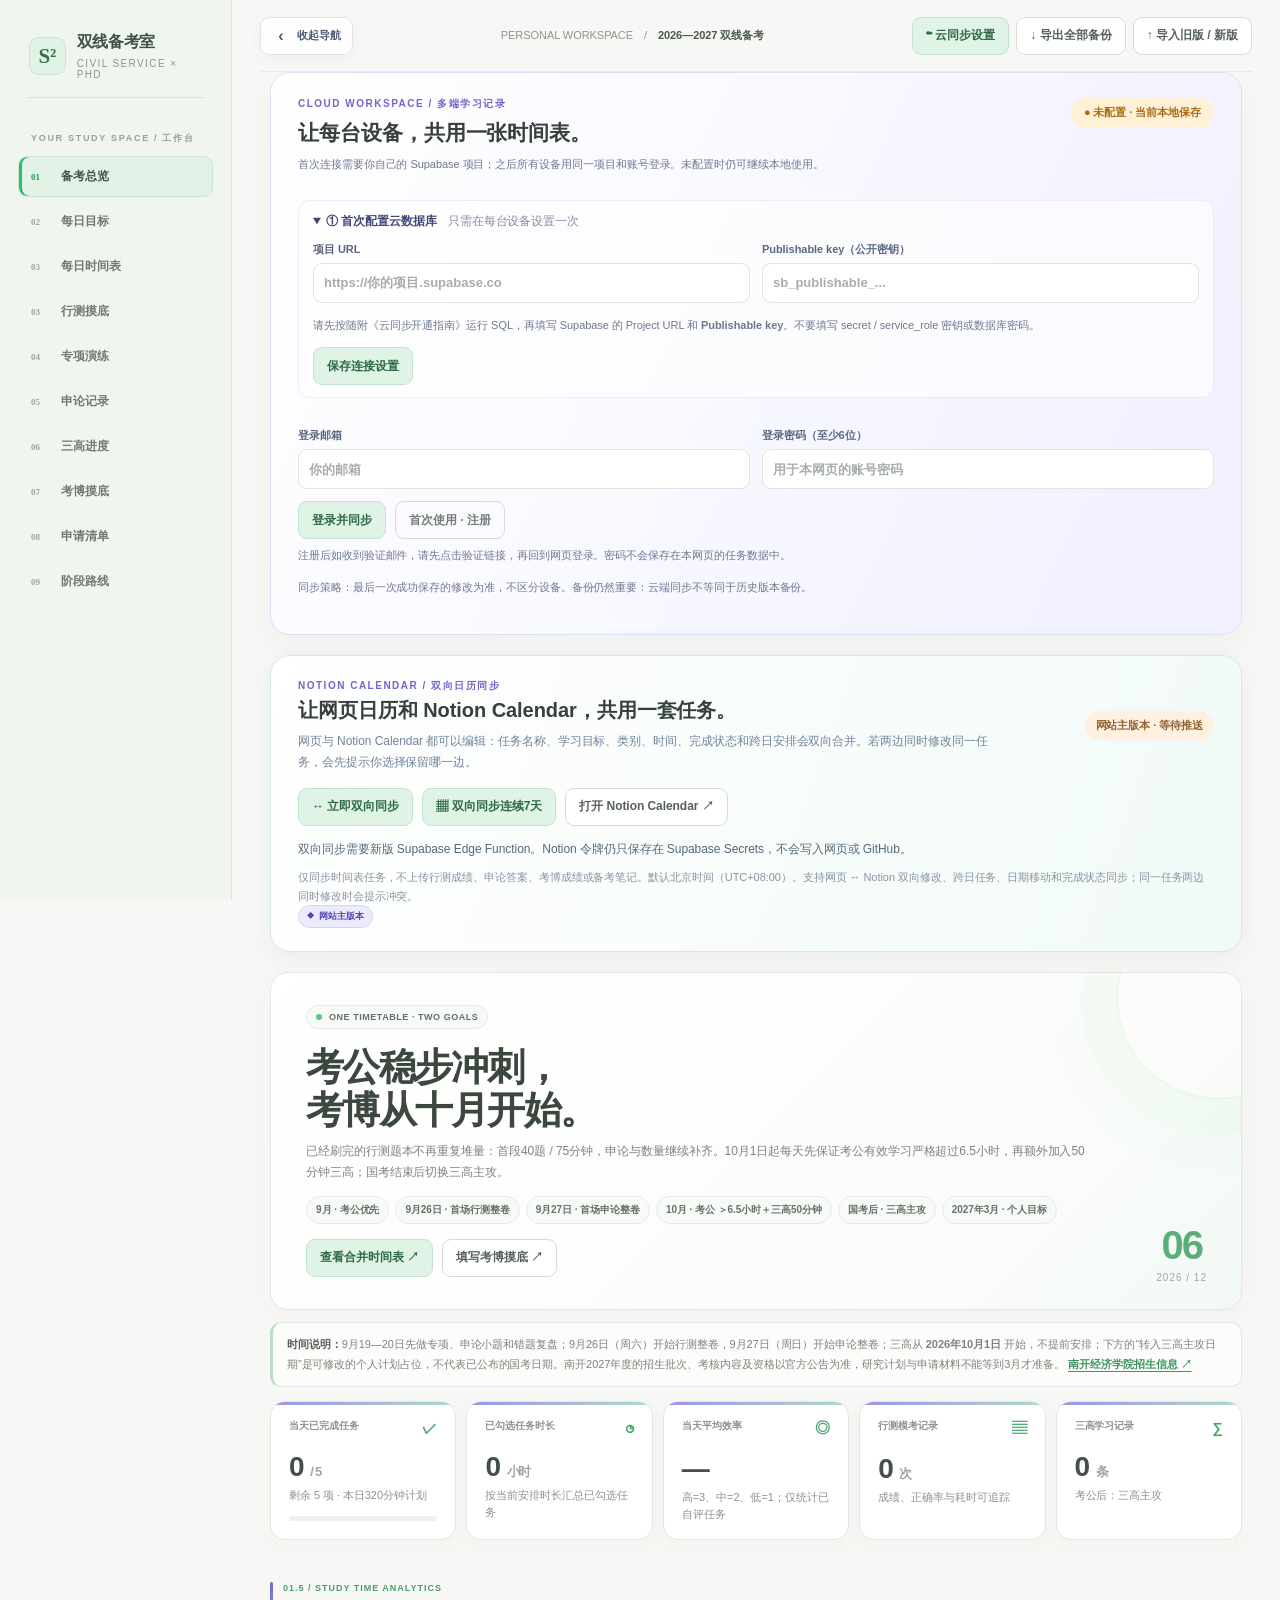
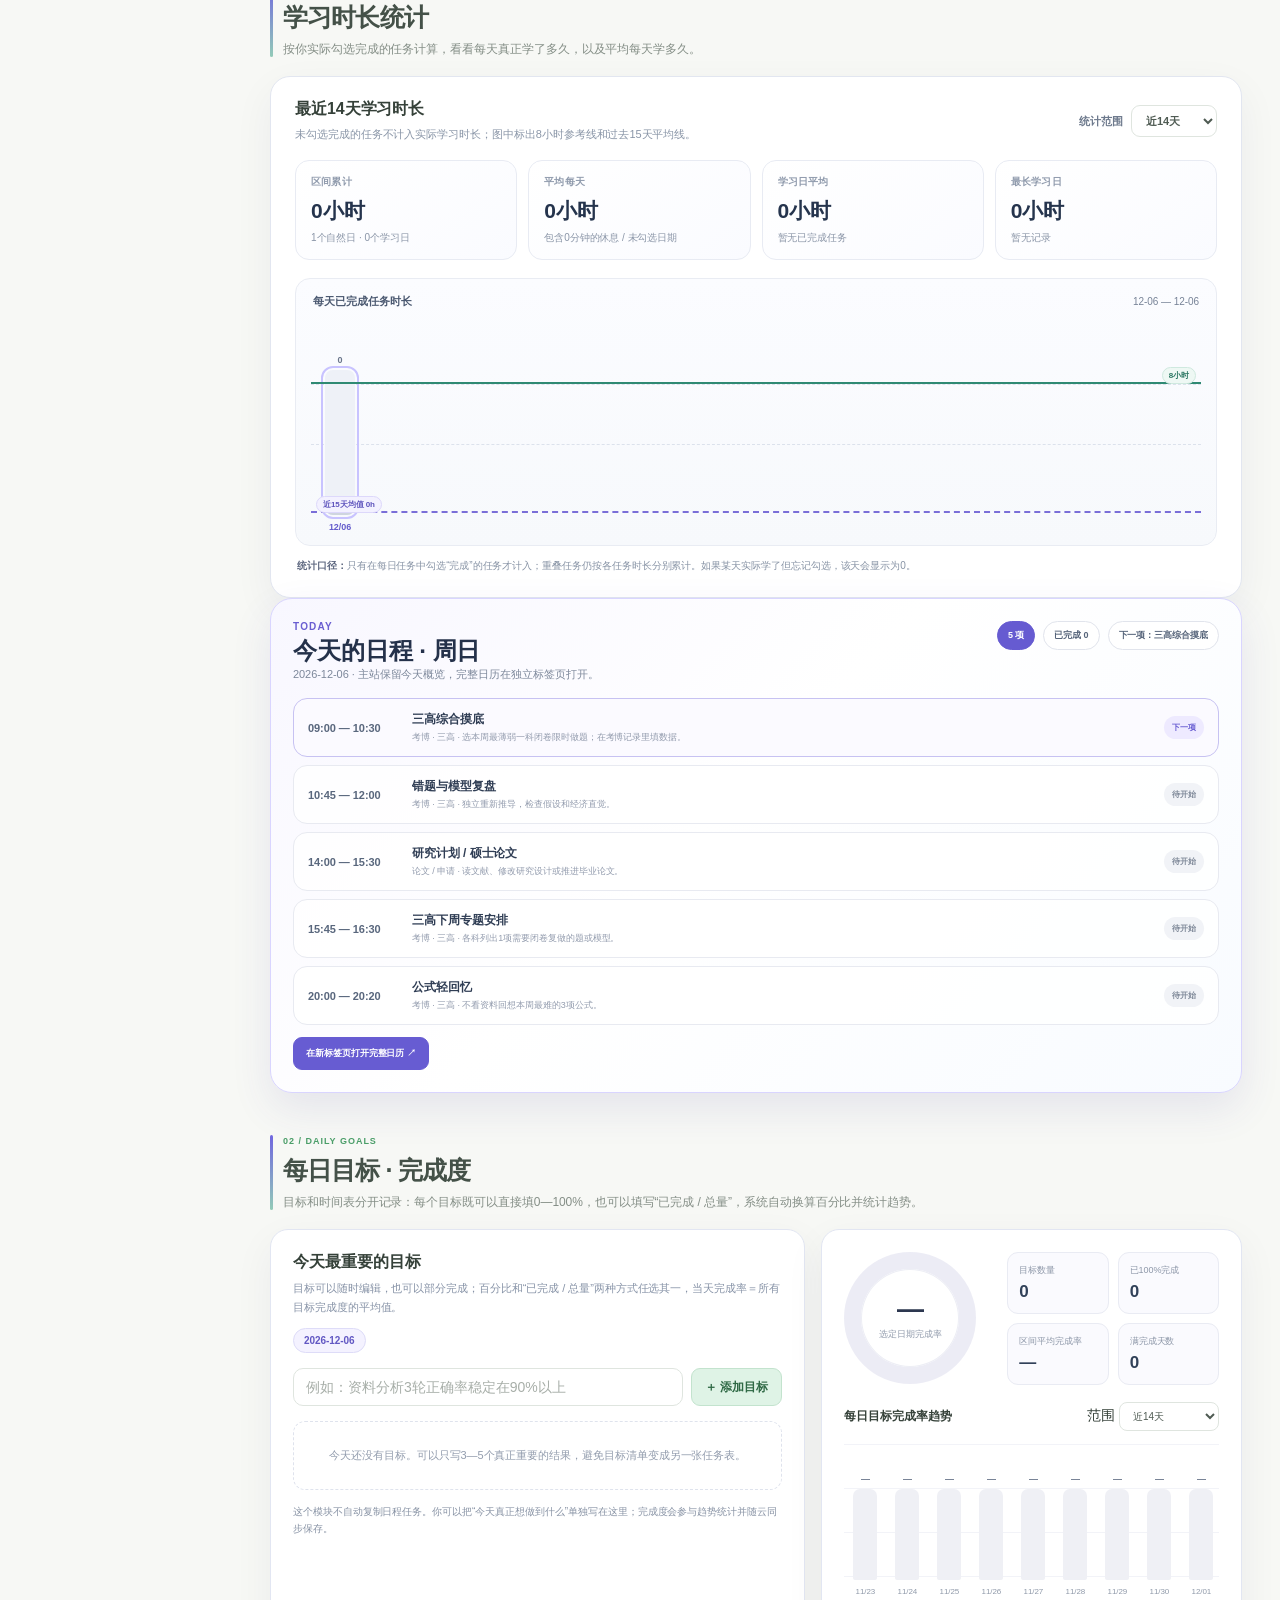
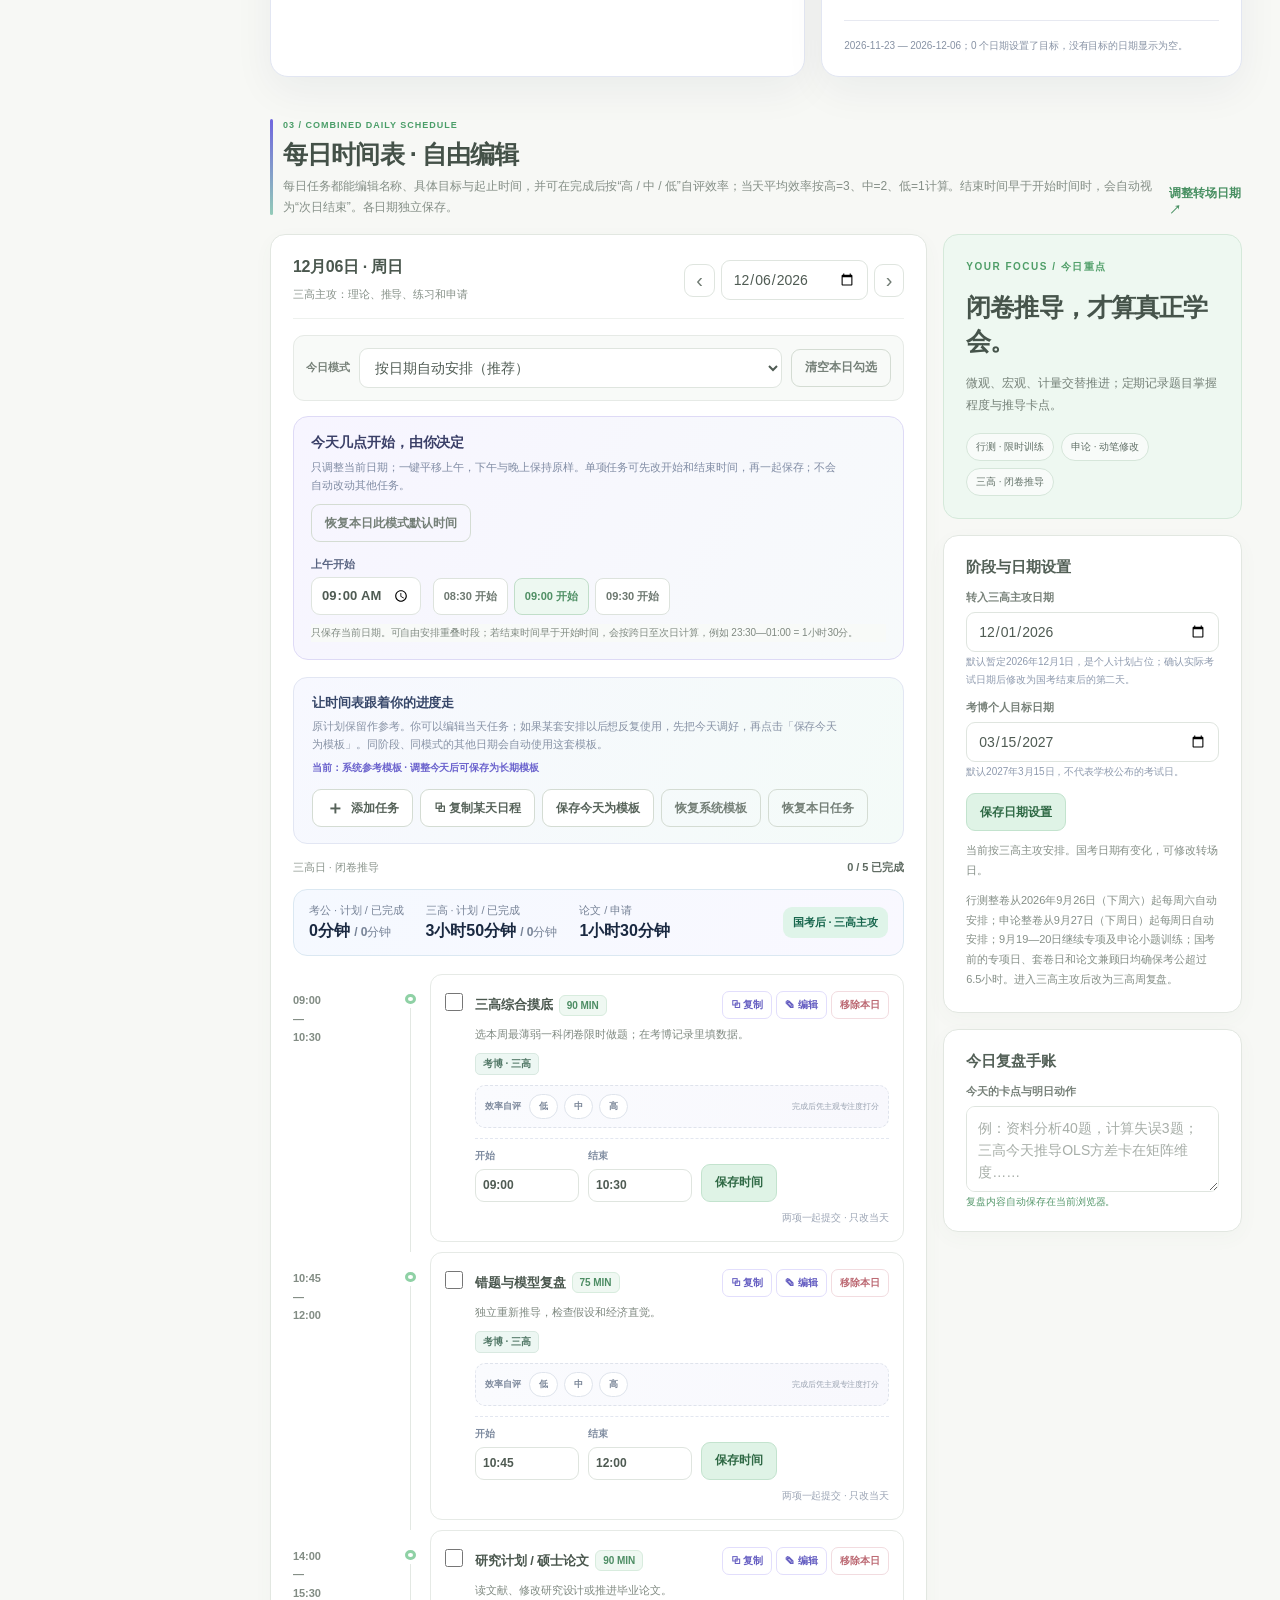
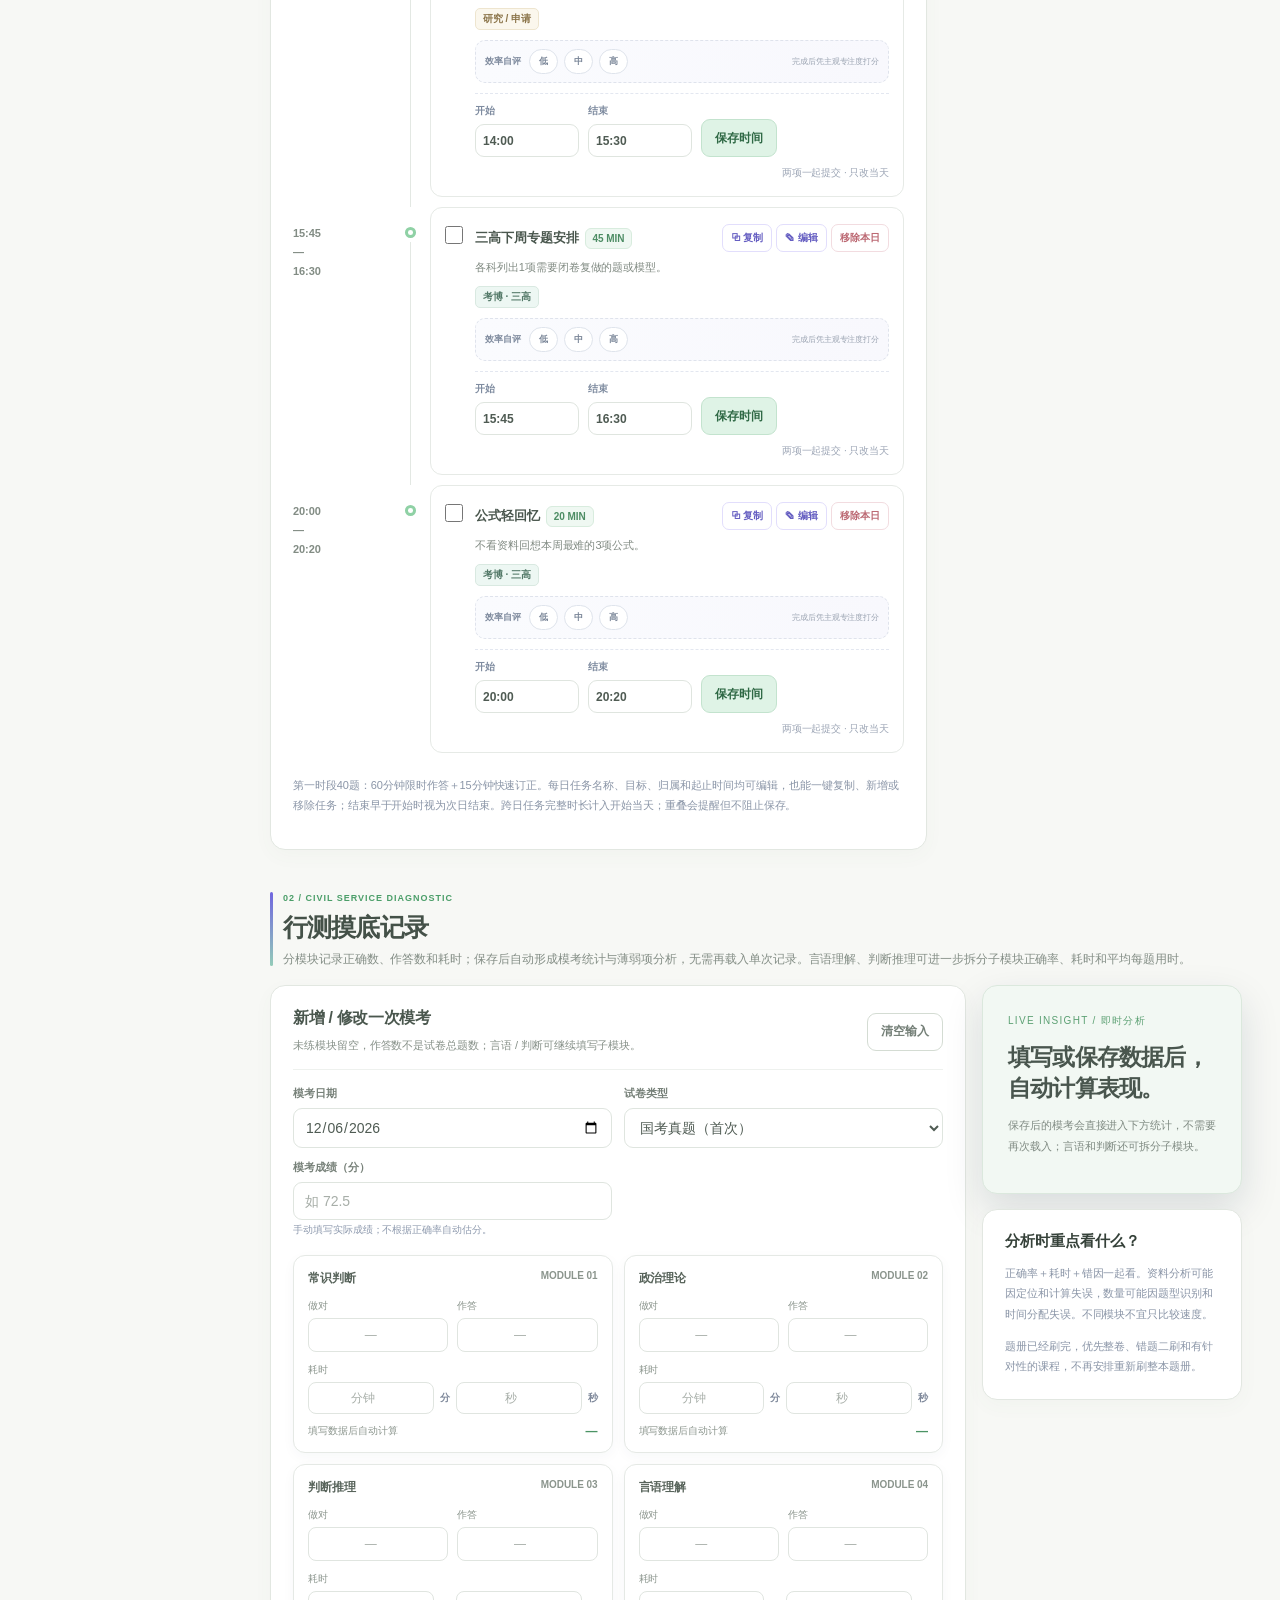
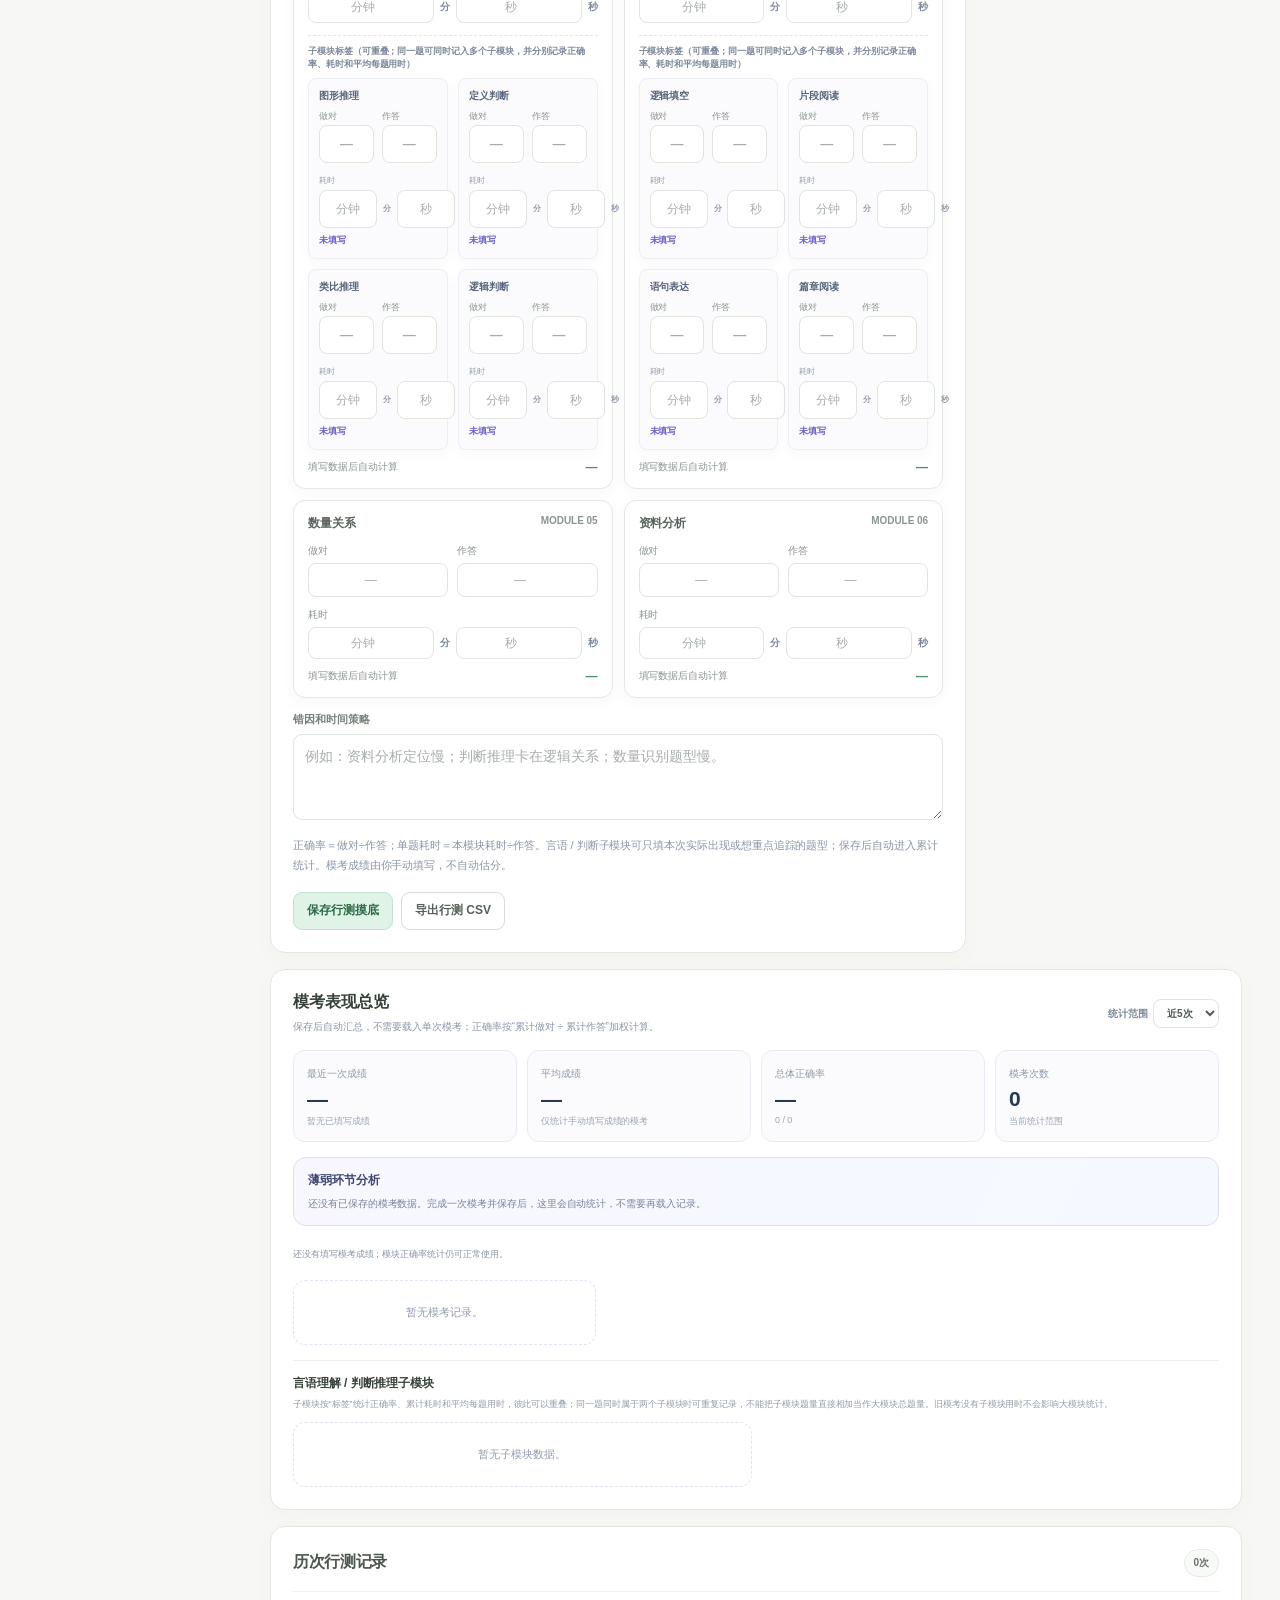
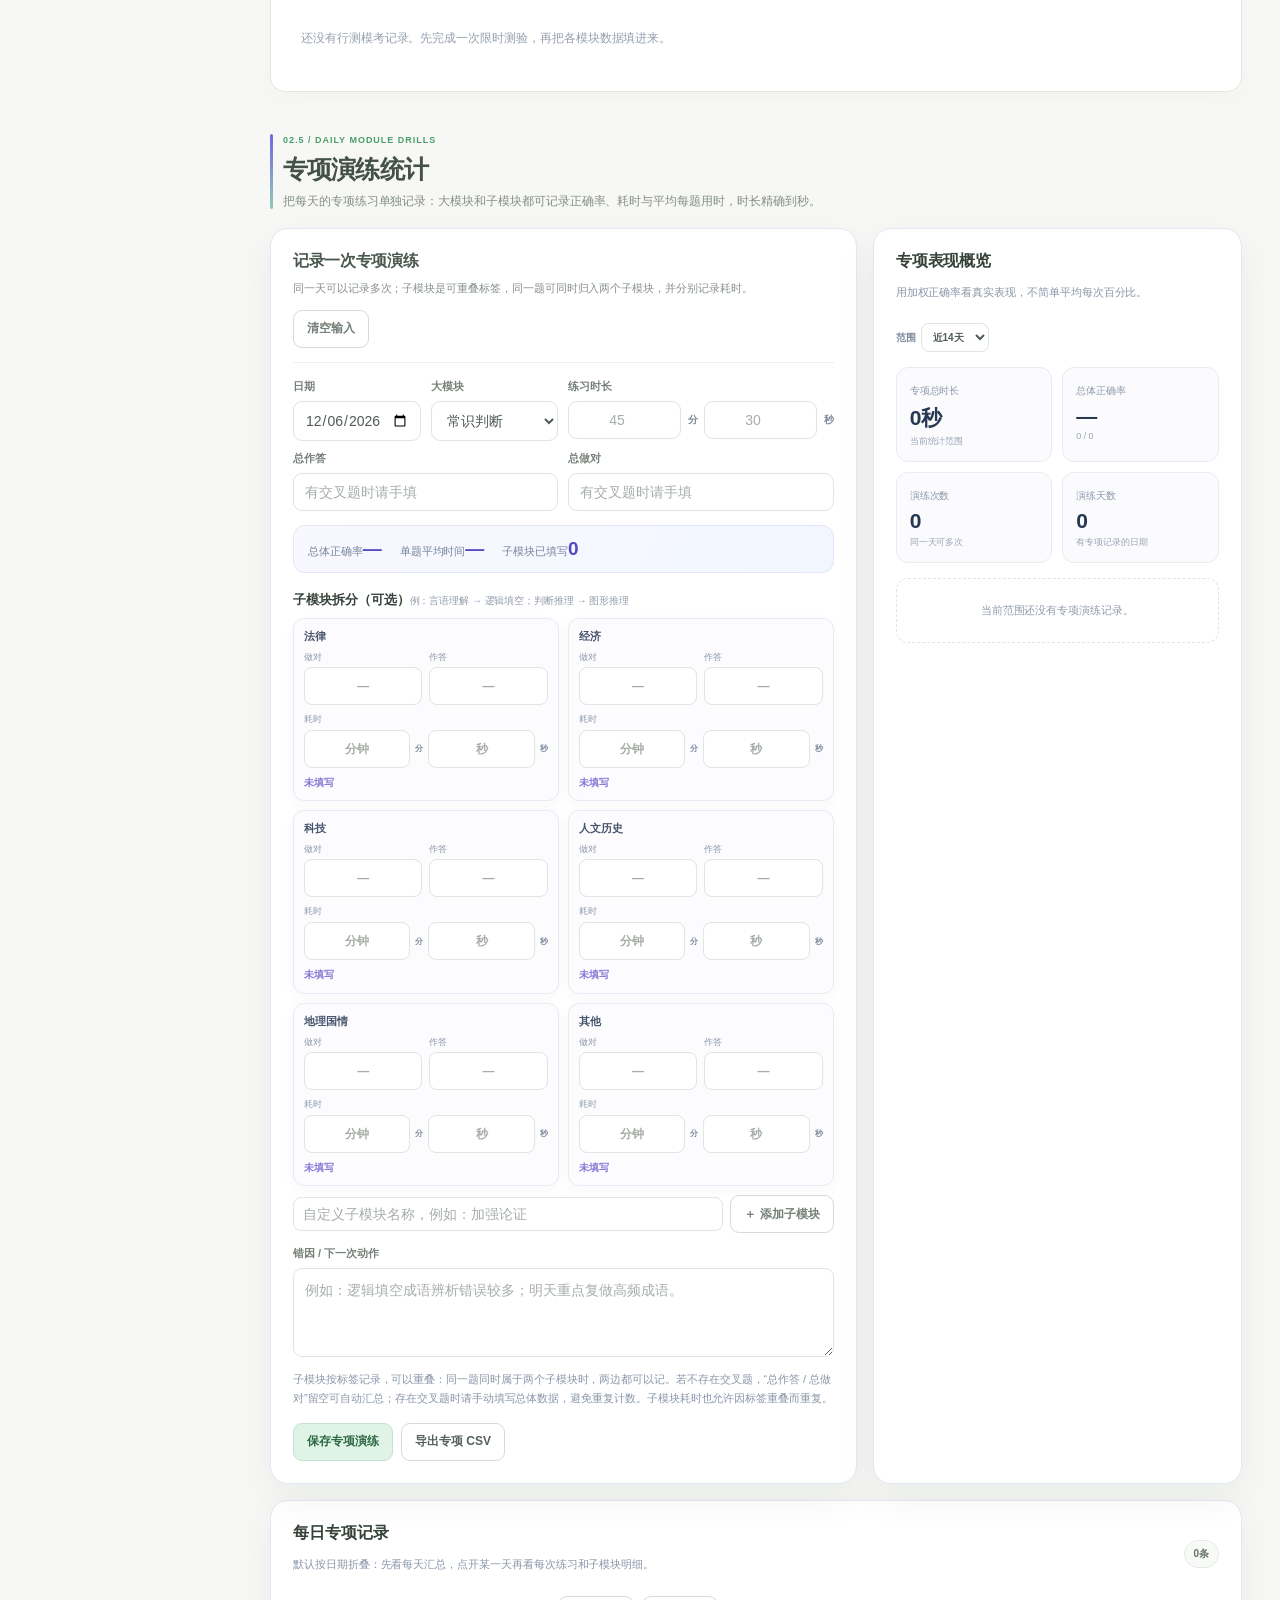
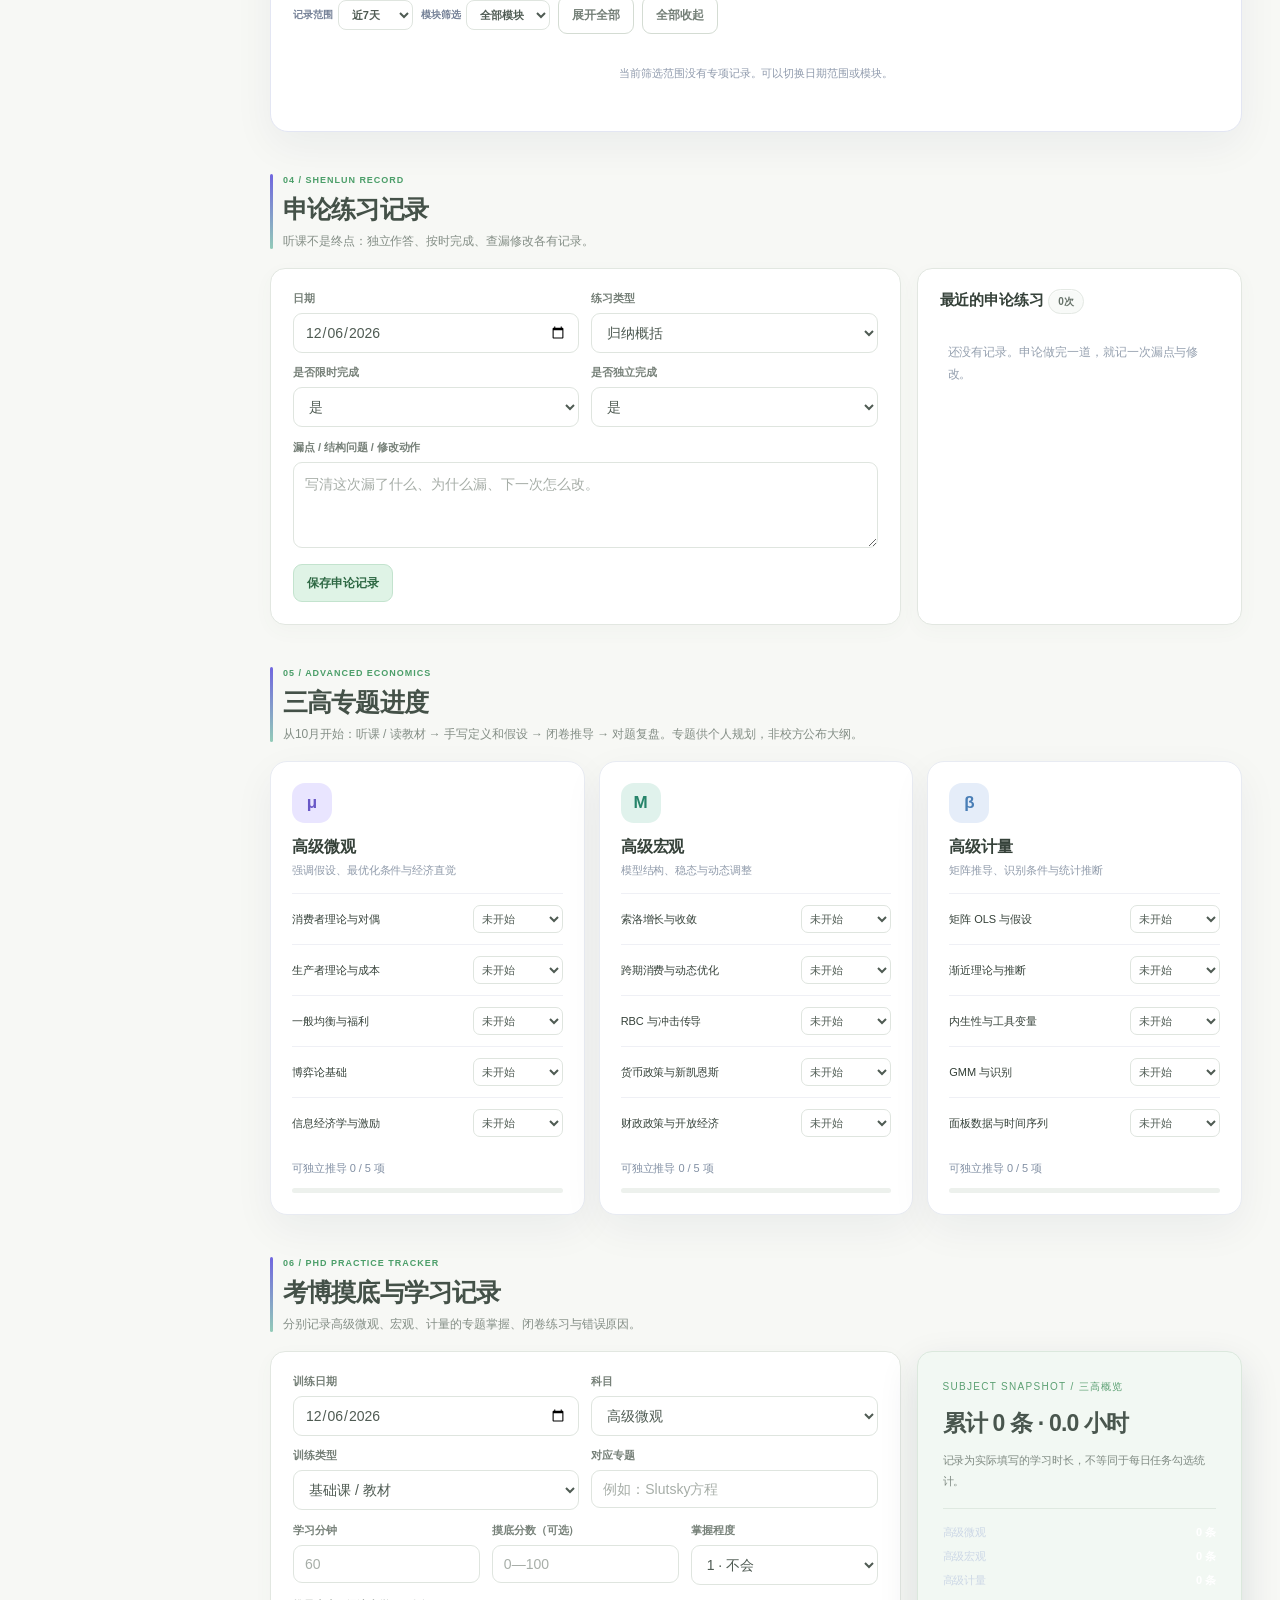
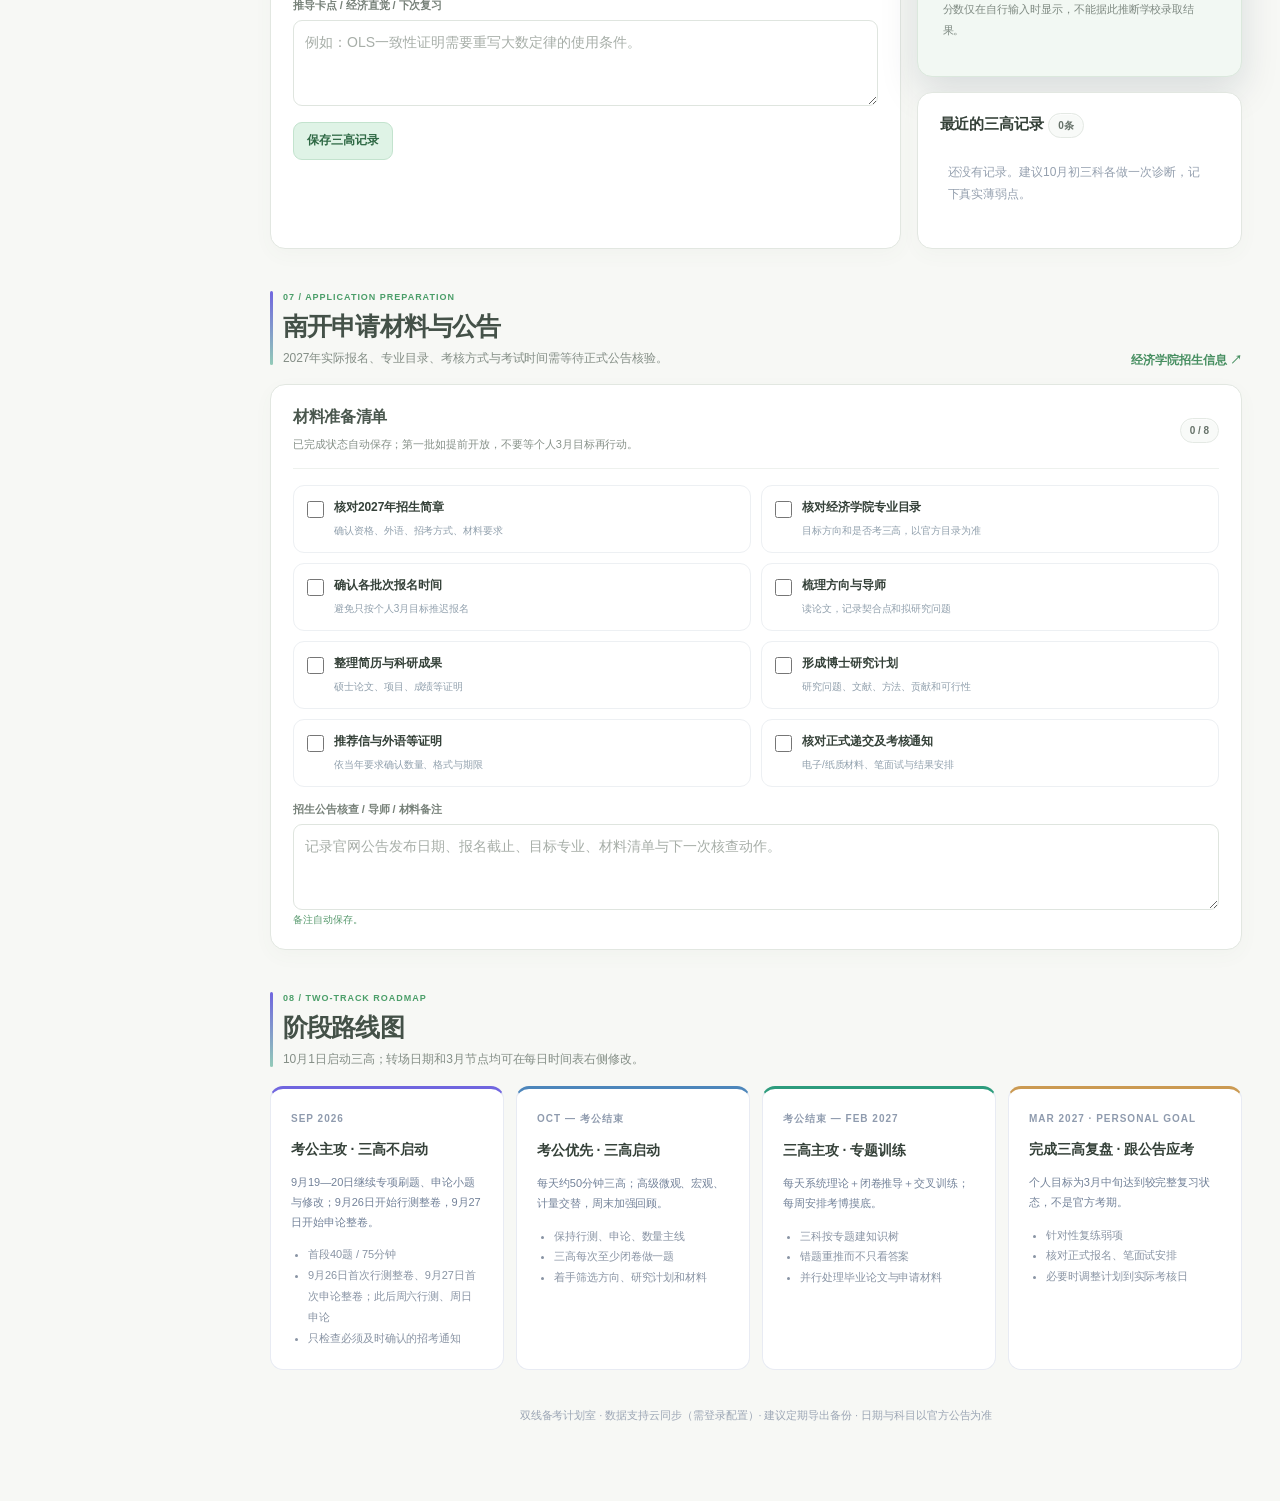
==== commit ace4cc2a: "Publish manual task-time entry fix" ====
--- a/index.html
+++ b/index.html
@@ -470,7 +470,8 @@
 function overlapCount(items){const sorted=[...items].map(item=>({item,span:timeSpan(item.time)})).filter(x=>x.span).sort((a,b)=>a.span.start-b.span.start);let count=0;for(let i=0;i<sorted.length;i++){let end=sorted[i].span.end;for(let j=i+1;j<sorted.length;j++){let start=sorted[j].span.start;if(start>=end)break;if(start<end)count++}}return count}
 function writeTimeOverrides(items){let day=getDay(),mode=actualMode(),base=taskDefaultsAndExtras(),baseTimes=new Map(base.map(x=>[x.id,x.time]));day.timeOverrides=day.timeOverrides||{};let changed={...(day.timeOverrides[mode]||{})};items.forEach(item=>{if(item.time!==baseTimes.get(item.id)){let [start,end]=item.time.split('—');changed[item.id]={start,end}}else delete changed[item.id]});if(Object.keys(changed).length)day.timeOverrides[mode]=changed;else delete day.timeOverrides[mode];save();renderDay()}
 function shiftMorning(target){let wanted=clockMin(target),items=tasks();if(!Number.isFinite(wanted)||!items.length){toast('请填写有效的开始时间。');renderDay();return}let morning=items.filter(item=>clockMin(item.time.split('—')[0])<13*60);if(!morning.length){toast('今天没有上午任务，可以直接修改单项时间。');renderDay();return}let old=clockMin(morning[0].time.split('—')[0]),delta=wanted-old;if(!delta)return;let updated=items.map(item=>{if(!morning.includes(item))return item;let [a,b]=item.time.split('—').map(clockMin);a+=delta;b+=delta;return {...item,time:`${minClock(a)}—${minClock(b)}`}});if(updated.some(item=>item.time.includes('NaN')||item.time.startsWith('-'))||updated.some(item=>{let [a,b]=item.time.split('—').map(clockMin);return a<0||b>=24*60})){toast('这个开始时间超出当天范围，请换一个时间。');renderDay();return}let error=timeError(updated);if(error){toast(error);renderDay();return}writeTimeOverrides(updated);toast(`已将${selected}的上午安排改为${target}开始；其他日期不变。`)}
-function editTaskTime(id,start,end){let items=tasks(),target=items.find(item=>item.id===id),span=timeSpan(start,end);if(!target)return;if(!span){toast('开始和结束时间不能相同；结束早于开始时会自动按次日计算。');return false}let candidate=items.map(item=>item.id===id?{...item,time:`${start}—${end}`,minutes:span.minutes}:item),err=timeError(candidate);if(err){toast(err);return false}writeTimeOverrides(candidate);toast(span.cross?'跨日时间已保存：任务归在开始当天，结束时间按次日计算。':'开始和结束时间已一起保存；只影响这一天。');return true}
+function normalizeManualClock(value){let s=String(value||'').trim().replace(/：/g,':');if(/^\d{3,4}$/.test(s)){s=s.padStart(4,'0');s=s.slice(0,2)+':'+s.slice(2)}let m=s.match(/^(\d{1,2}):(\d{1,2})$/);if(!m)return s;let h=Number(m[1]),min=Number(m[2]);if(h<0||h>23||min<0||min>59)return s;return `${pad(h)}:${pad(min)}`}
+function editTaskTime(id,start,end){start=normalizeManualClock(start);end=normalizeManualClock(end);let items=tasks(),target=items.find(item=>item.id===id),span=timeSpan(start,end);if(!target)return;if(!span){toast('开始和结束时间不能相同；结束早于开始时会自动按次日计算。');return false}let candidate=items.map(item=>item.id===id?{...item,time:`${start}—${end}`,minutes:span.minutes}:item),err=timeError(candidate);if(err){toast(err);return false}writeTimeOverrides(candidate);toast(span.cross?'跨日时间已保存：任务归在开始当天，结束时间按次日计算。':'开始和结束时间已一起保存；只影响这一天。');return true}
 
 function closeAddTask(){let f=$('addTaskForm');f.hidden=true;$('toggleAddTask').setAttribute('aria-expanded','false');$('toggleAddTask').innerHTML='<span aria-hidden="true">＋</span> 添加任务';f.reset()}
 function nextTaskSlot(){let arr=tasks(),last=arr.reduce((mx,t)=>{let s=timeSpan(t.time);return s&&s.end<1440?Math.max(mx,s.end):mx},18*60),start=Math.ceil((last+5)/5)*5;if(start+30>=24*60)return ['20:00','20:30'];return[minClock(start),minClock(start+30)]}
@@ -661,7 +662,7 @@
  $('dayStartTime').value=arr.length?arr[0].time.split('—')[0]:'09:00';document.querySelectorAll('[data-start-preset]').forEach(btn=>{let isActive=btn.dataset.startPreset===$('dayStartTime').value;btn.classList.toggle('active',isActive);btn.setAttribute('aria-pressed',String(isActive))});
  $('heroDay').textContent=String(dateObj(selected).getDate()).padStart(2,'0');$('heroMonth').textContent=selected.slice(0,7).replace('-',' / ');
  $('dayFocus').textContent=selected==='2026-09-20'?'申论小题训练 · 暂不做整卷':selected==='2026-09-19'?'整卷预备日 · 专项40题＋错题梳理':{routine:'专项日 · 行测40题＋申论数量',mock:'整卷日 · 行测模考＋复盘',essay:'整卷日 · 申论模拟＋修改',phd:'三高日 · 闭卷推导',busy:'论文兼顾日 · 考公不缩水'}[mode];
- $('timeline').innerHTML=arr.map(item=>{let [start,end]=item.time.split('—'),span=timeSpan(item.time),endLabel=span?.cross?'次日 '+end:end,extra=item.id.startsWith('custom_'),editing=editingTaskId===item.id;return `<div class="time-row"><div class="time-text">${esc(start)}<br>—<br>${esc(endLabel)}</div><div class="spine"><span class="dot"></span><span class="line"></span></div><div class="task ${day.checked?.[item.id]?'done':''} ${extra?'is-extra':''}"><input type="checkbox" data-task="${esc(item.id)}" ${day.checked?.[item.id]?'checked':''} aria-label="完成：${esc(item.title)}"><div class="task-inner"><div class="task-info"><div class="task-info-main"><span class="task-title">${esc(item.title)}</span><span class="duration">${item.minutes} MIN</span></div><div class="task-actions"><button class="task-action" type="button" data-duplicate-task="${esc(item.id)}" title="复制为一项新的今日任务">⧉ 复制</button><button class="task-action" type="button" data-edit-task="${esc(item.id)}" aria-expanded="${editing}">${editing?'收起':'✎ 编辑'}</button><button class="task-action remove" type="button" data-remove-task="${esc(item.id)}">${extra?'删除':'移除本日'}</button></div></div><div class="task-desc">${esc(item.description)}</div>${extra?'<span class="extra-flag">＋ 自定义</span>':''}<span class="subject ${item.cat==='phd'?'phd':item.cat==='apply'?'apply':''}">${item.cat==='phd'?'考博 · 三高':item.cat==='apply'?'研究 / 申请':'考公 · 行测申论'}</span><div class="task-efficiency" aria-label="效率自评"><span class="task-efficiency-label">效率自评</span>${['low','medium','high'].map(v=>`<button type="button" class="eff-btn ${v} ${taskEfficiency(day,item.id)===v?'active':''}" data-eff-task="${esc(item.id)}" data-efficiency="${v}" aria-pressed="${taskEfficiency(day,item.id)===v}">${v==='low'?'低':v==='medium'?'中':'高'}</button>`).join('')}<span class="eff-note">完成后凭主观专注度打分</span></div><div class="task-time-edit" data-time-box="${esc(item.id)}"><label>开始 <input type="time" step="300" value="${esc(start)}" data-draft-start aria-label="${esc(item.title)}开始时间"></label><label>结束 <input type="time" step="300" value="${esc(end)}" data-draft-end aria-label="${esc(item.title)}结束时间"></label><button type="button" class="btn purple" data-save-time="${esc(item.id)}">保存时间</button><span class="edit-caption">两项一起提交 · 只改当天</span></div>${editing?`<form class="task-edit-form" data-task-form="${esc(item.id)}"><div class="edit-field"><label>任务名称 <input name="title" required maxlength="90" value="${esc(item.title)}" placeholder="填写任务名称"></label></div><div class="edit-field"><label>具体目标 / 学习内容 <textarea name="goal" rows="3" maxlength="600" placeholder="填写具体目标">${esc(item.description)}</textarea></label></div><div class="edit-field"><label>归属科目 <select name="category"><option value="civil" ${item.cat==='civil'?'selected':''}>考公 · 行测 / 申论</option><option value="phd" ${item.cat==='phd'?'selected':''}>考博 · 三高</option><option value="apply" ${item.cat==='apply'?'selected':''}>论文 / 申请</option></select></label></div><div class="edit-form-actions"><button type="submit" class="btn purple">保存这项修改</button><button type="button" class="btn" data-save-task-template="${esc(item.id)}">保存为模板</button><button type="button" class="btn ghost" data-cancel-edit="${esc(item.id)}">取消</button></div><p class="edit-note">“保存这项修改”只改 ${esc(selected)}；“保存为模板”会把这项任务的名称、目标、归属和当前时间用于同阶段、同模式的其他日期。</p></form>`:''}</div></div></div>`}).join('');
+ $('timeline').innerHTML=arr.map(item=>{let [start,end]=item.time.split('—'),span=timeSpan(item.time),endLabel=span?.cross?'次日 '+end:end,extra=item.id.startsWith('custom_'),editing=editingTaskId===item.id;return `<div class="time-row"><div class="time-text">${esc(start)}<br>—<br>${esc(endLabel)}</div><div class="spine"><span class="dot"></span><span class="line"></span></div><div class="task ${day.checked?.[item.id]?'done':''} ${extra?'is-extra':''}"><input type="checkbox" data-task="${esc(item.id)}" ${day.checked?.[item.id]?'checked':''} aria-label="完成：${esc(item.title)}"><div class="task-inner"><div class="task-info"><div class="task-info-main"><span class="task-title">${esc(item.title)}</span><span class="duration">${item.minutes} MIN</span></div><div class="task-actions"><button class="task-action" type="button" data-duplicate-task="${esc(item.id)}" title="复制为一项新的今日任务">⧉ 复制</button><button class="task-action" type="button" data-edit-task="${esc(item.id)}" aria-expanded="${editing}">${editing?'收起':'✎ 编辑'}</button><button class="task-action remove" type="button" data-remove-task="${esc(item.id)}">${extra?'删除':'移除本日'}</button></div></div><div class="task-desc">${esc(item.description)}</div>${extra?'<span class="extra-flag">＋ 自定义</span>':''}<span class="subject ${item.cat==='phd'?'phd':item.cat==='apply'?'apply':''}">${item.cat==='phd'?'考博 · 三高':item.cat==='apply'?'研究 / 申请':'考公 · 行测申论'}</span><div class="task-efficiency" aria-label="效率自评"><span class="task-efficiency-label">效率自评</span>${['low','medium','high'].map(v=>`<button type="button" class="eff-btn ${v} ${taskEfficiency(day,item.id)===v?'active':''}" data-eff-task="${esc(item.id)}" data-efficiency="${v}" aria-pressed="${taskEfficiency(day,item.id)===v}">${v==='low'?'低':v==='medium'?'中':'高'}</button>`).join('')}<span class="eff-note">完成后凭主观专注度打分</span></div><div class="task-time-edit" data-time-box="${esc(item.id)}"><label>开始 <input type="text" inputmode="numeric" maxlength="5" placeholder="HH:MM" autocomplete="off" value="${esc(start)}" data-draft-start aria-label="${esc(item.title)}开始时间"></label><label>结束 <input type="text" inputmode="numeric" maxlength="5" placeholder="HH:MM" autocomplete="off" value="${esc(end)}" data-draft-end aria-label="${esc(item.title)}结束时间"></label><button type="button" class="btn purple" data-save-time="${esc(item.id)}">保存时间</button><span class="edit-caption">两项一起提交 · 只改当天</span></div>${editing?`<form class="task-edit-form" data-task-form="${esc(item.id)}"><div class="edit-field"><label>任务名称 <input name="title" required maxlength="90" value="${esc(item.title)}" placeholder="填写任务名称"></label></div><div class="edit-field"><label>具体目标 / 学习内容 <textarea name="goal" rows="3" maxlength="600" placeholder="填写具体目标">${esc(item.description)}</textarea></label></div><div class="edit-field"><label>归属科目 <select name="category"><option value="civil" ${item.cat==='civil'?'selected':''}>考公 · 行测 / 申论</option><option value="phd" ${item.cat==='phd'?'selected':''}>考博 · 三高</option><option value="apply" ${item.cat==='apply'?'selected':''}>论文 / 申请</option></select></label></div><div class="edit-form-actions"><button type="submit" class="btn purple">保存这项修改</button><button type="button" class="btn" data-save-task-template="${esc(item.id)}">保存为模板</button><button type="button" class="btn ghost" data-cancel-edit="${esc(item.id)}">取消</button></div><p class="edit-note">“保存这项修改”只改 ${esc(selected)}；“保存为模板”会把这项任务的名称、目标、归属和当前时间用于同阶段、同模式的其他日期。</p></form>`:''}</div></div></div>`}).join('');
  $('taskProgress').textContent=`${done} / ${arr.length} 已完成`;$('doneCount').innerHTML=`${done} <small>/ ${arr.length}</small>`;$('doneDesc').textContent=`剩余 ${arr.length-done} 项 · 本日${arr.reduce((s,x)=>s+x.minutes,0)}分钟计划`;$('hoursCount').innerHTML=`${(mins/60).toFixed(1).replace(/\.0$/,'')} <small>小时</small>`;$('doneBar').style.width=(arr.length?100*done/arr.length:0)+'%';
  const eff=dayEfficiencySummary(day,arr),effEl=$('efficiencyCount');effEl.className='stat-num eff-summary '+(eff.kind||'');effEl.innerHTML=eff.count?`${eff.avg.toFixed(1)} <small>/ 3 · ${eff.label}</small>`:'—';$('efficiencyDesc').textContent=eff.count?`${eff.count} / ${arr.length} 项已评分 · 高=3 中=2 低=1`:'高=3、中=2、低=1；仅统计已自评任务';
  const by=cat=>arr.filter(x=>x.cat===cat).reduce((s,x)=>s+x.minutes,0),doneBy=cat=>arr.filter(x=>x.cat===cat&&day.checked?.[x.id]).reduce((s,x)=>s+x.minutes,0);
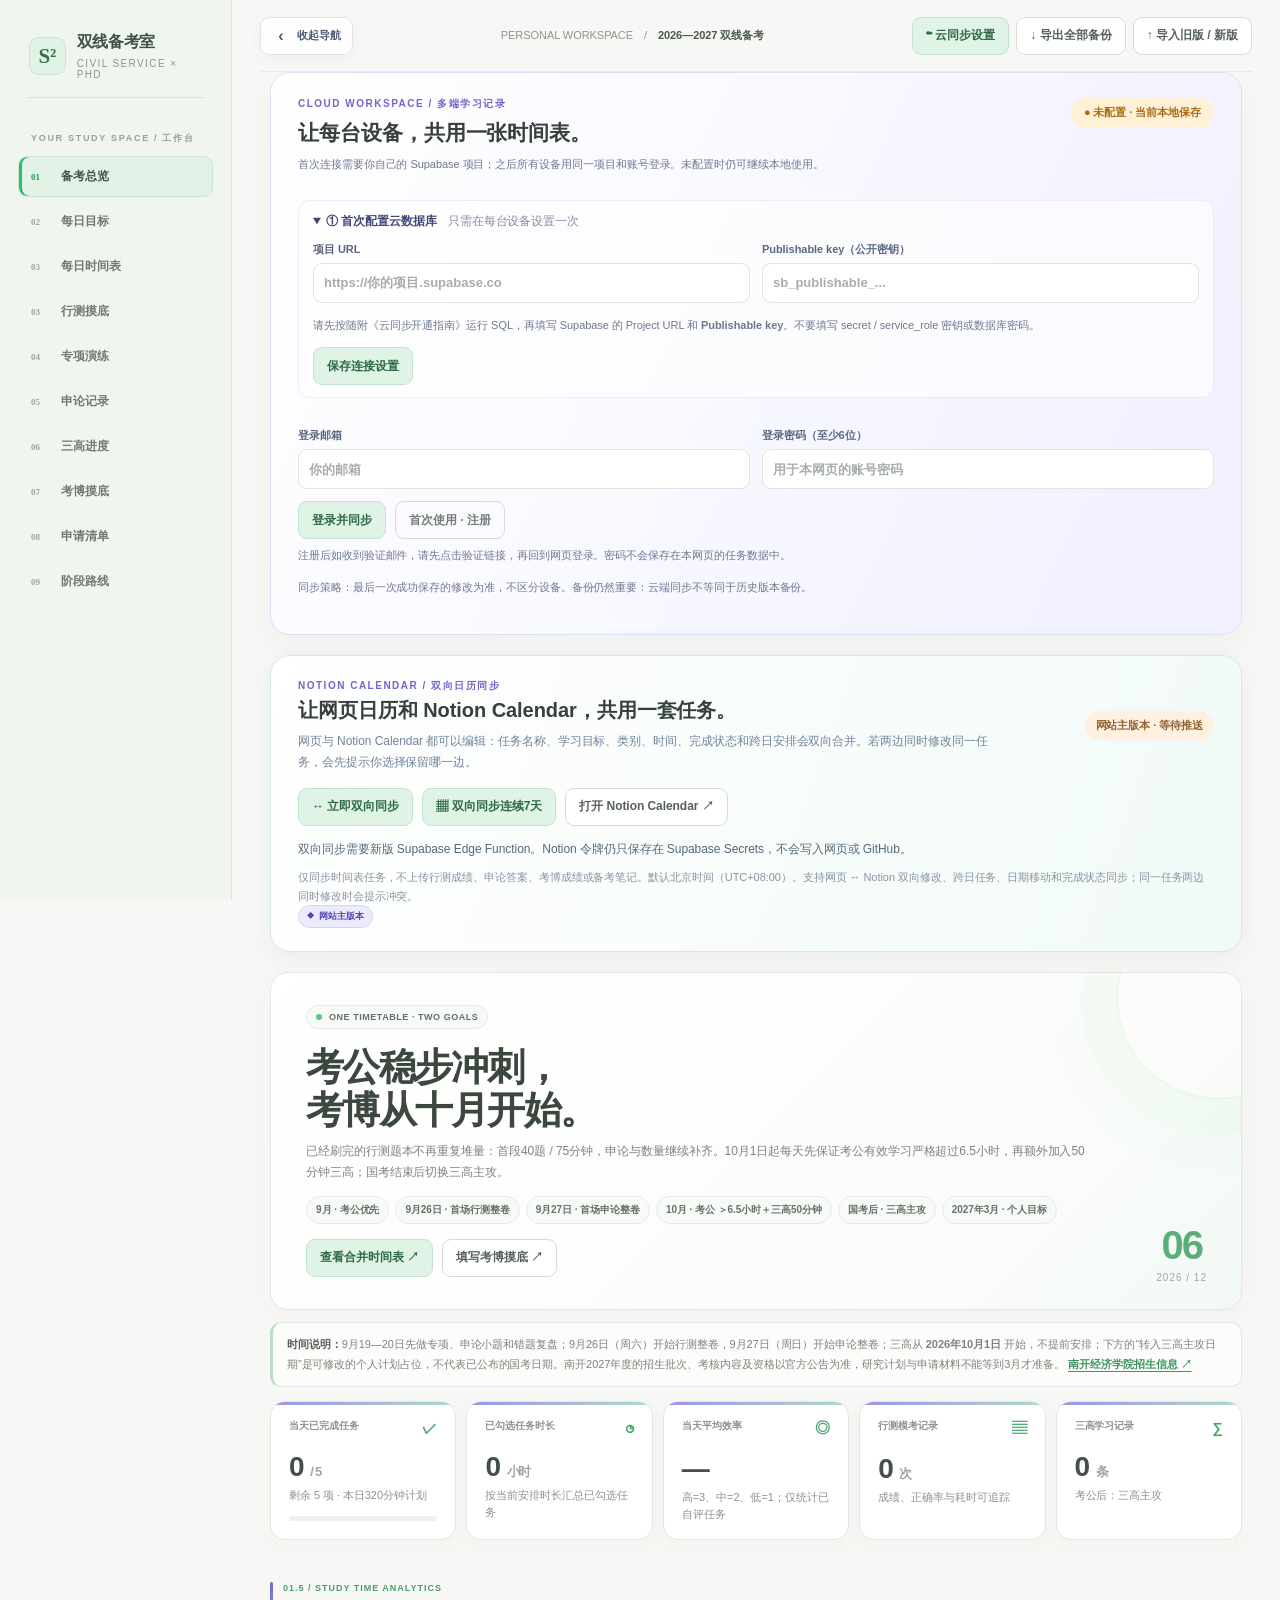
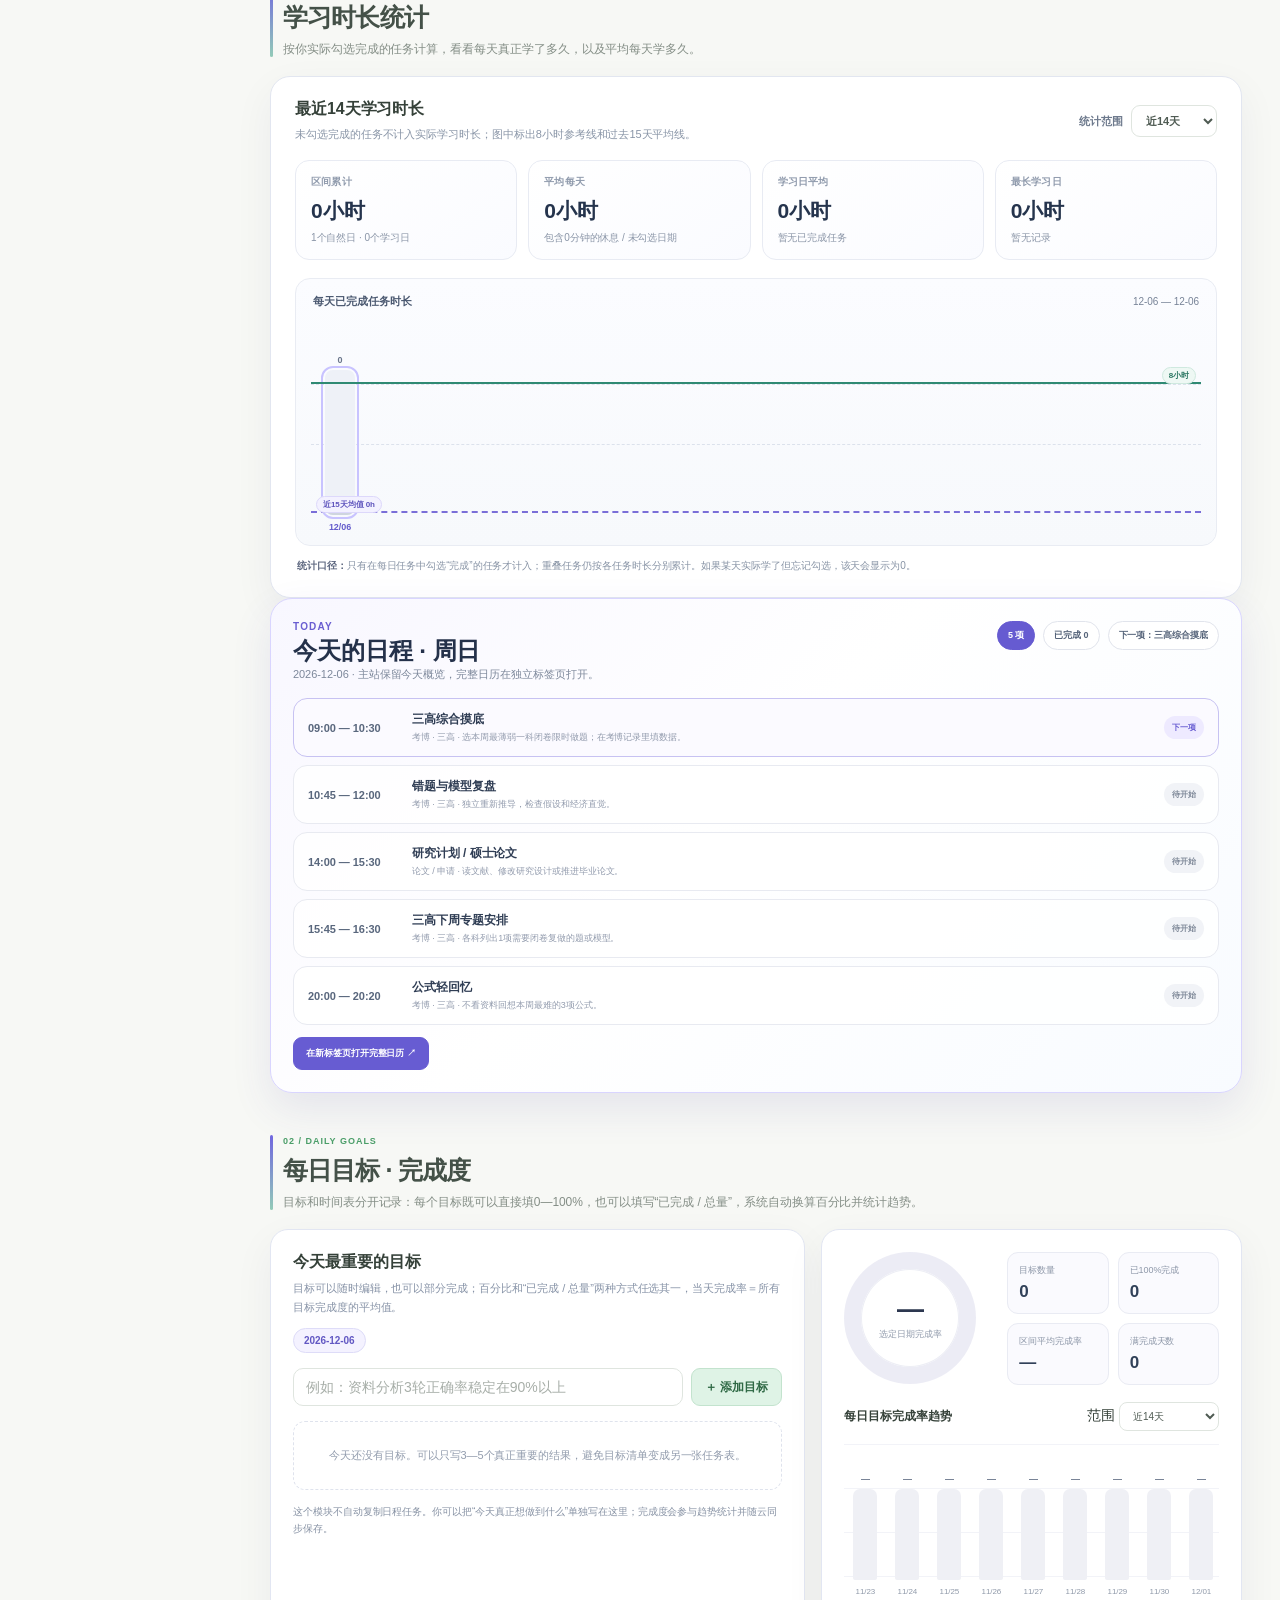
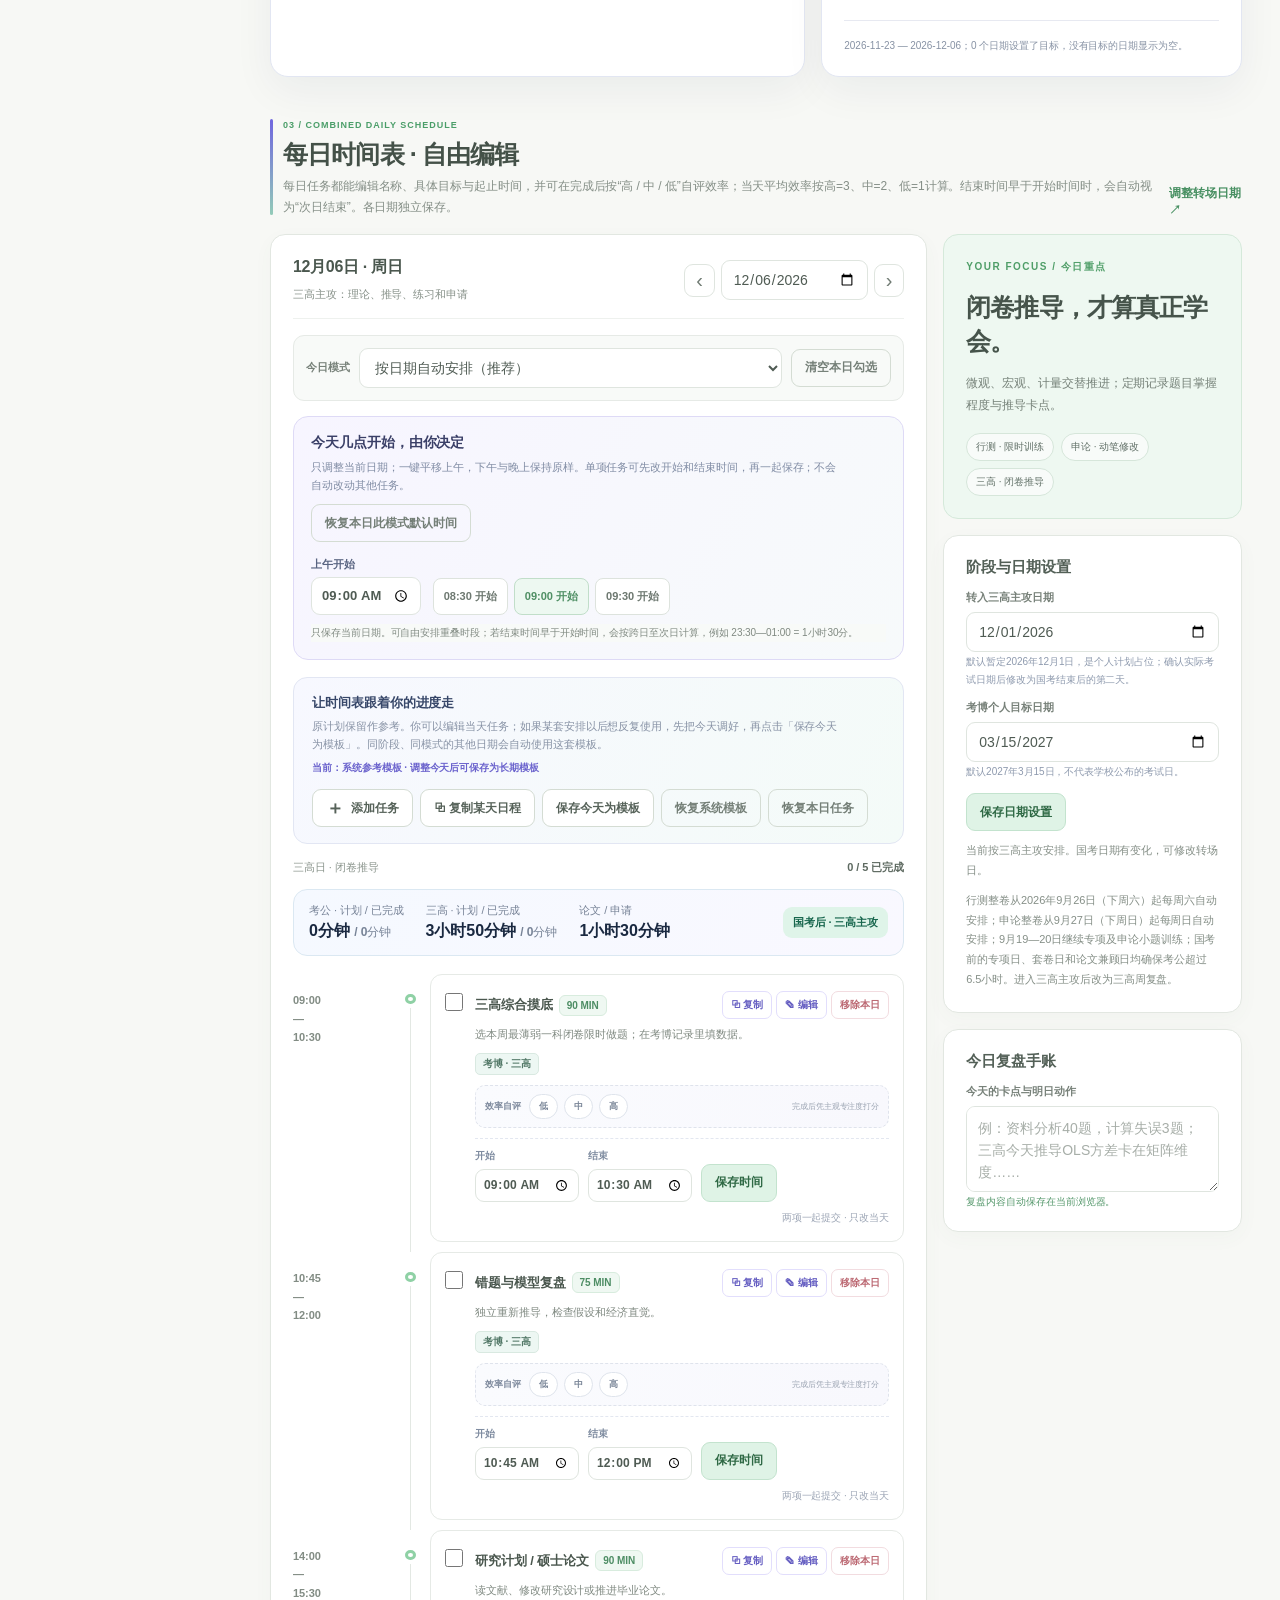
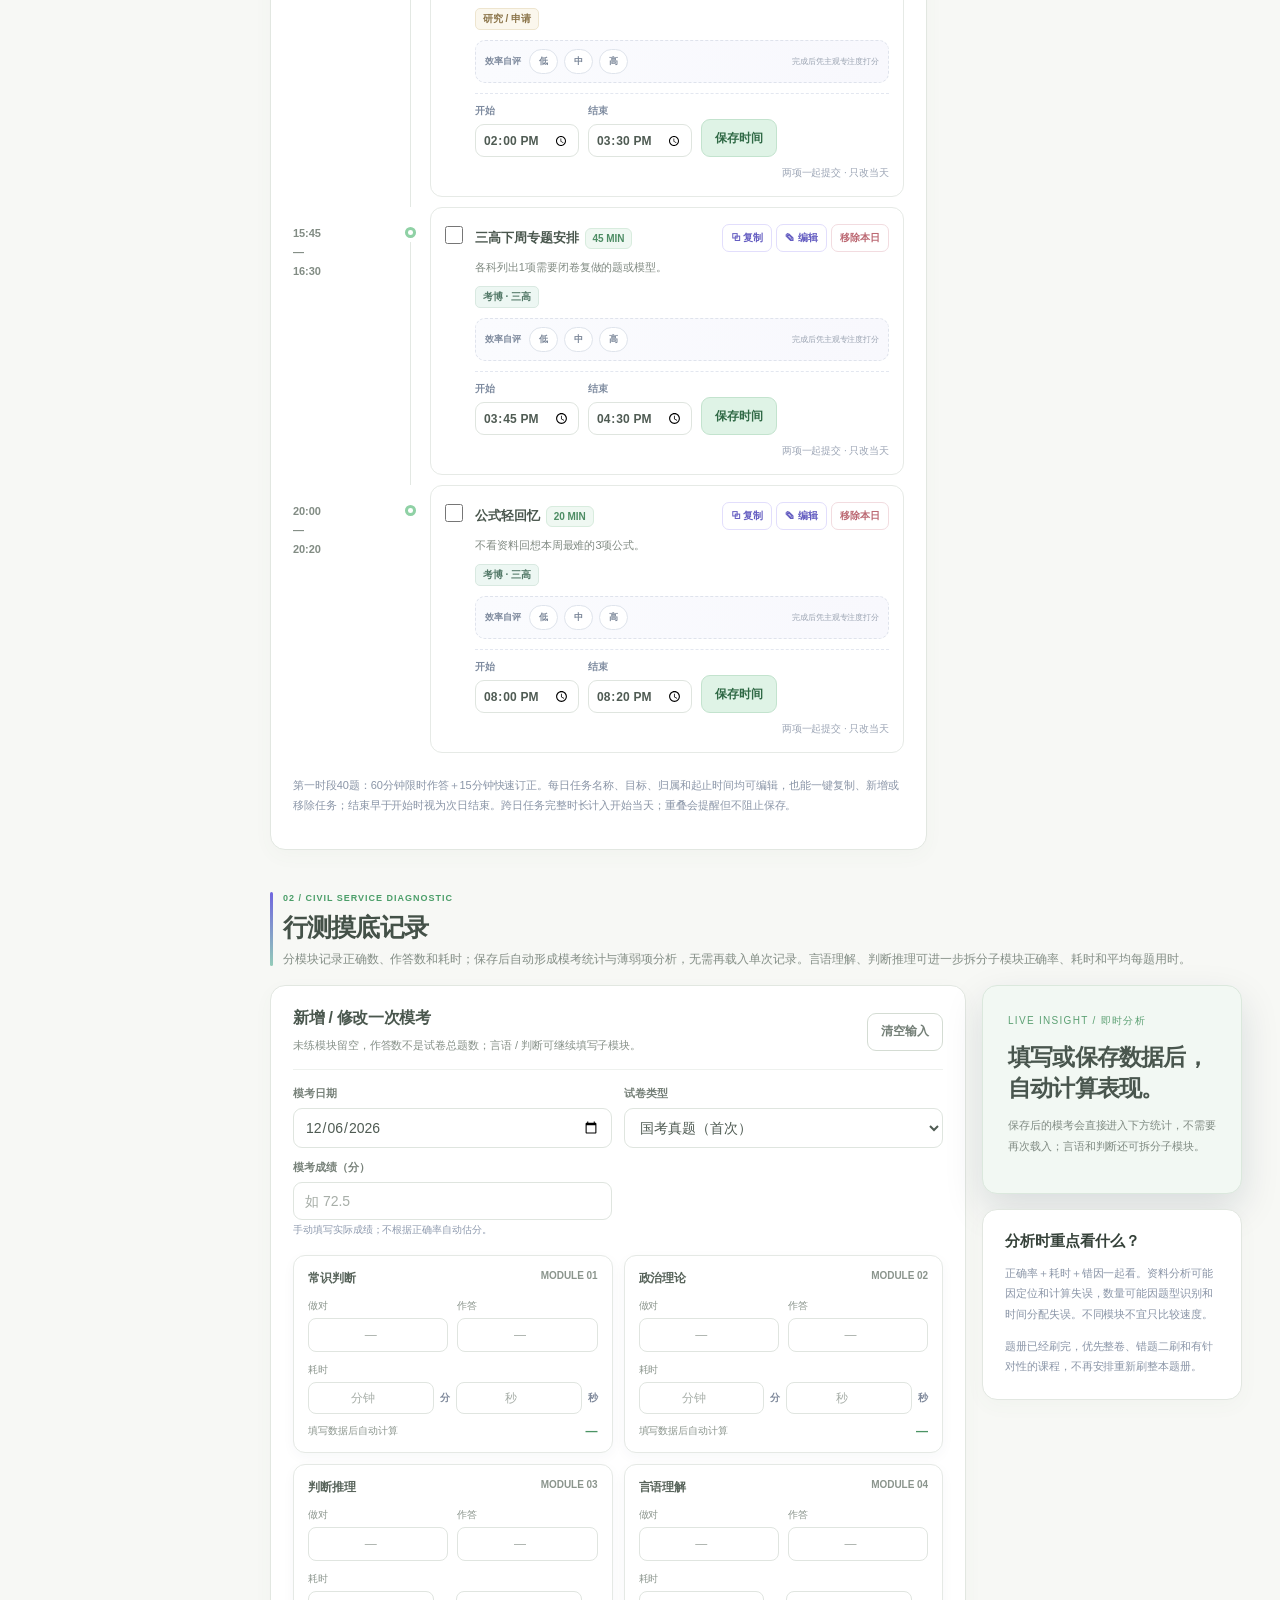
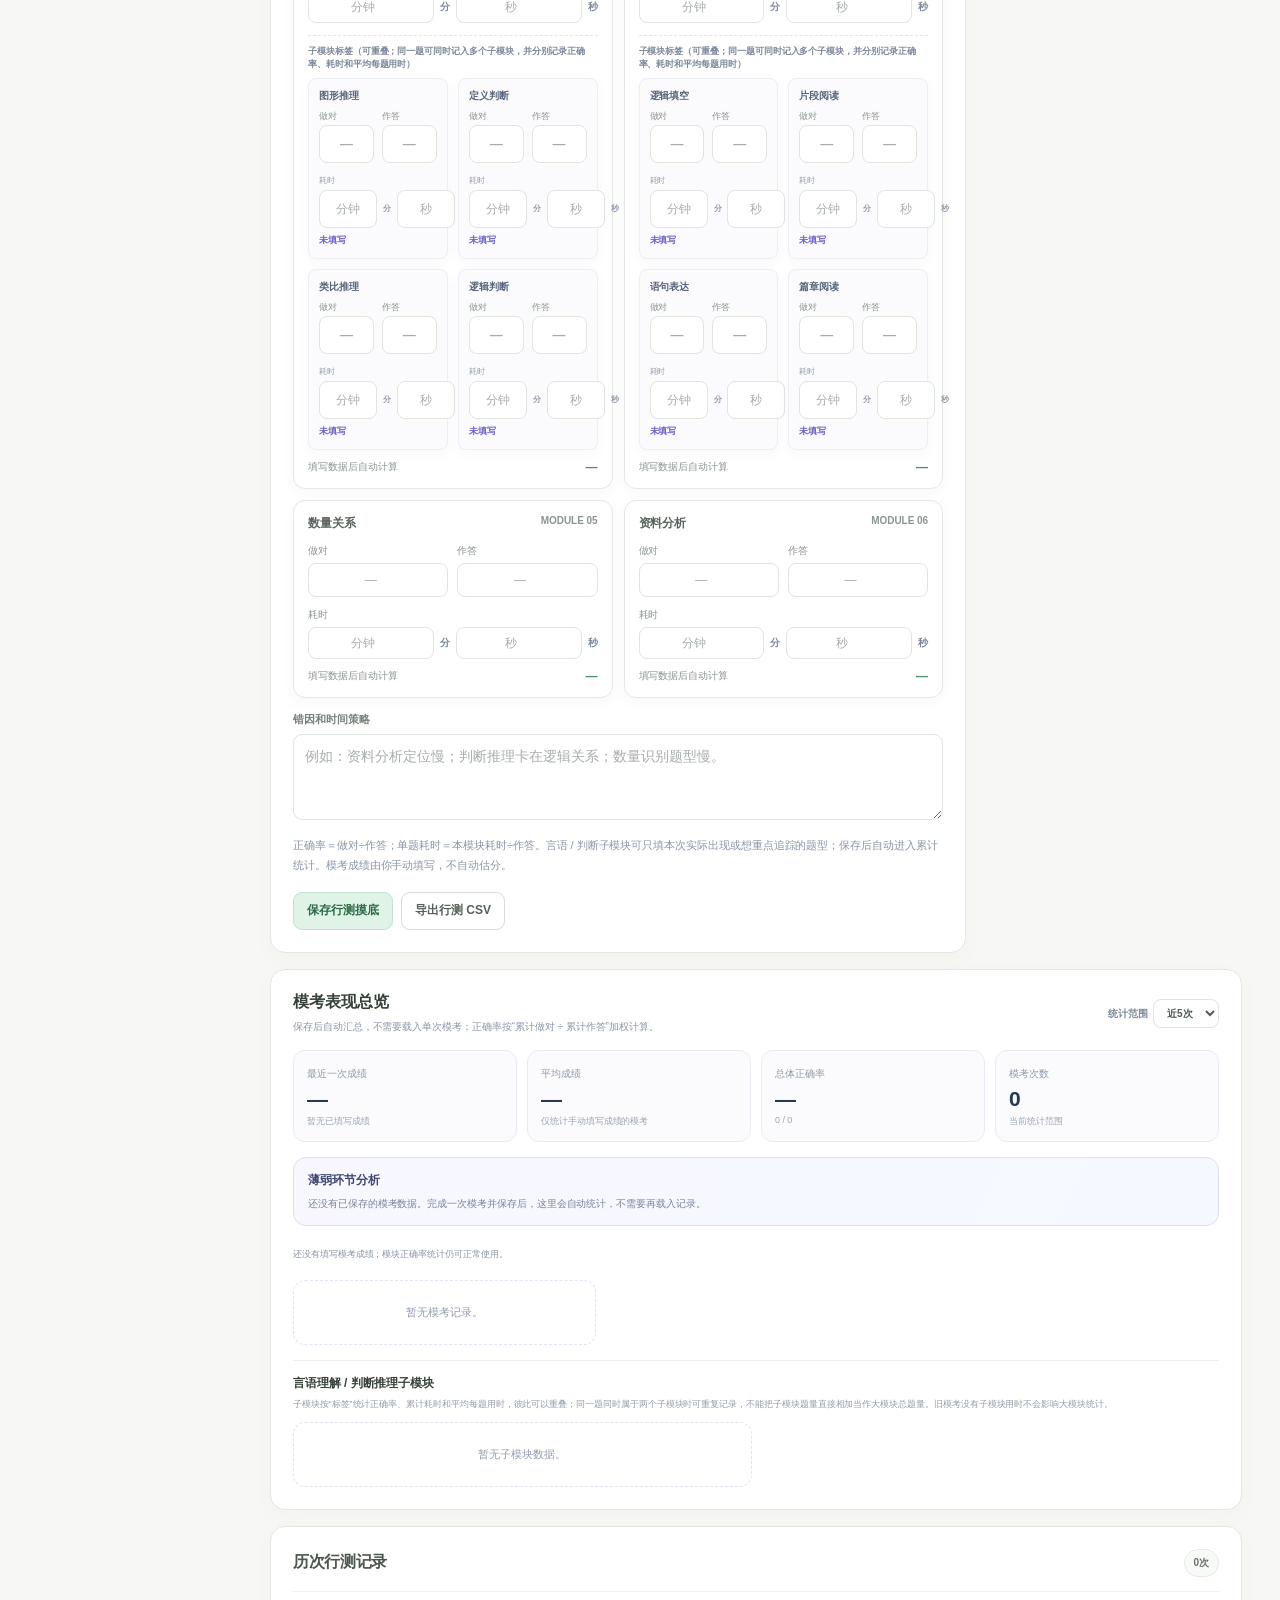
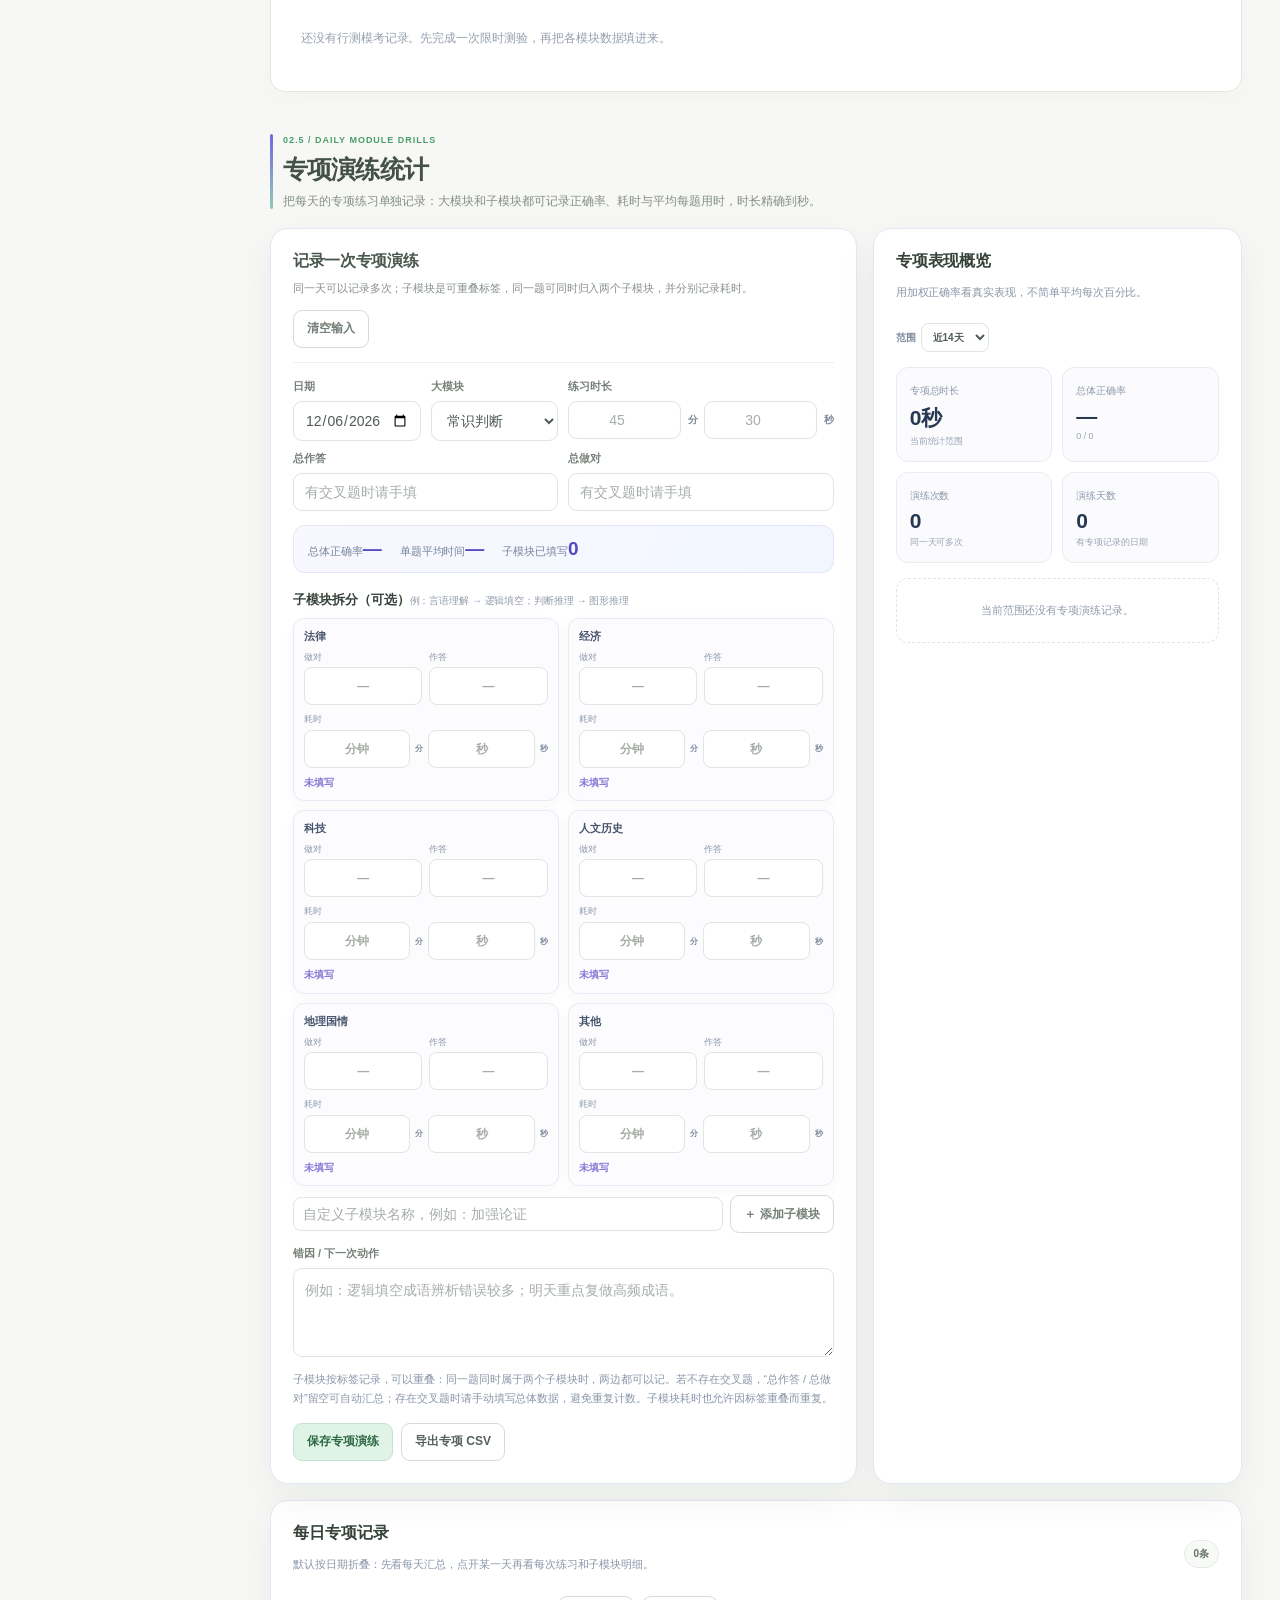
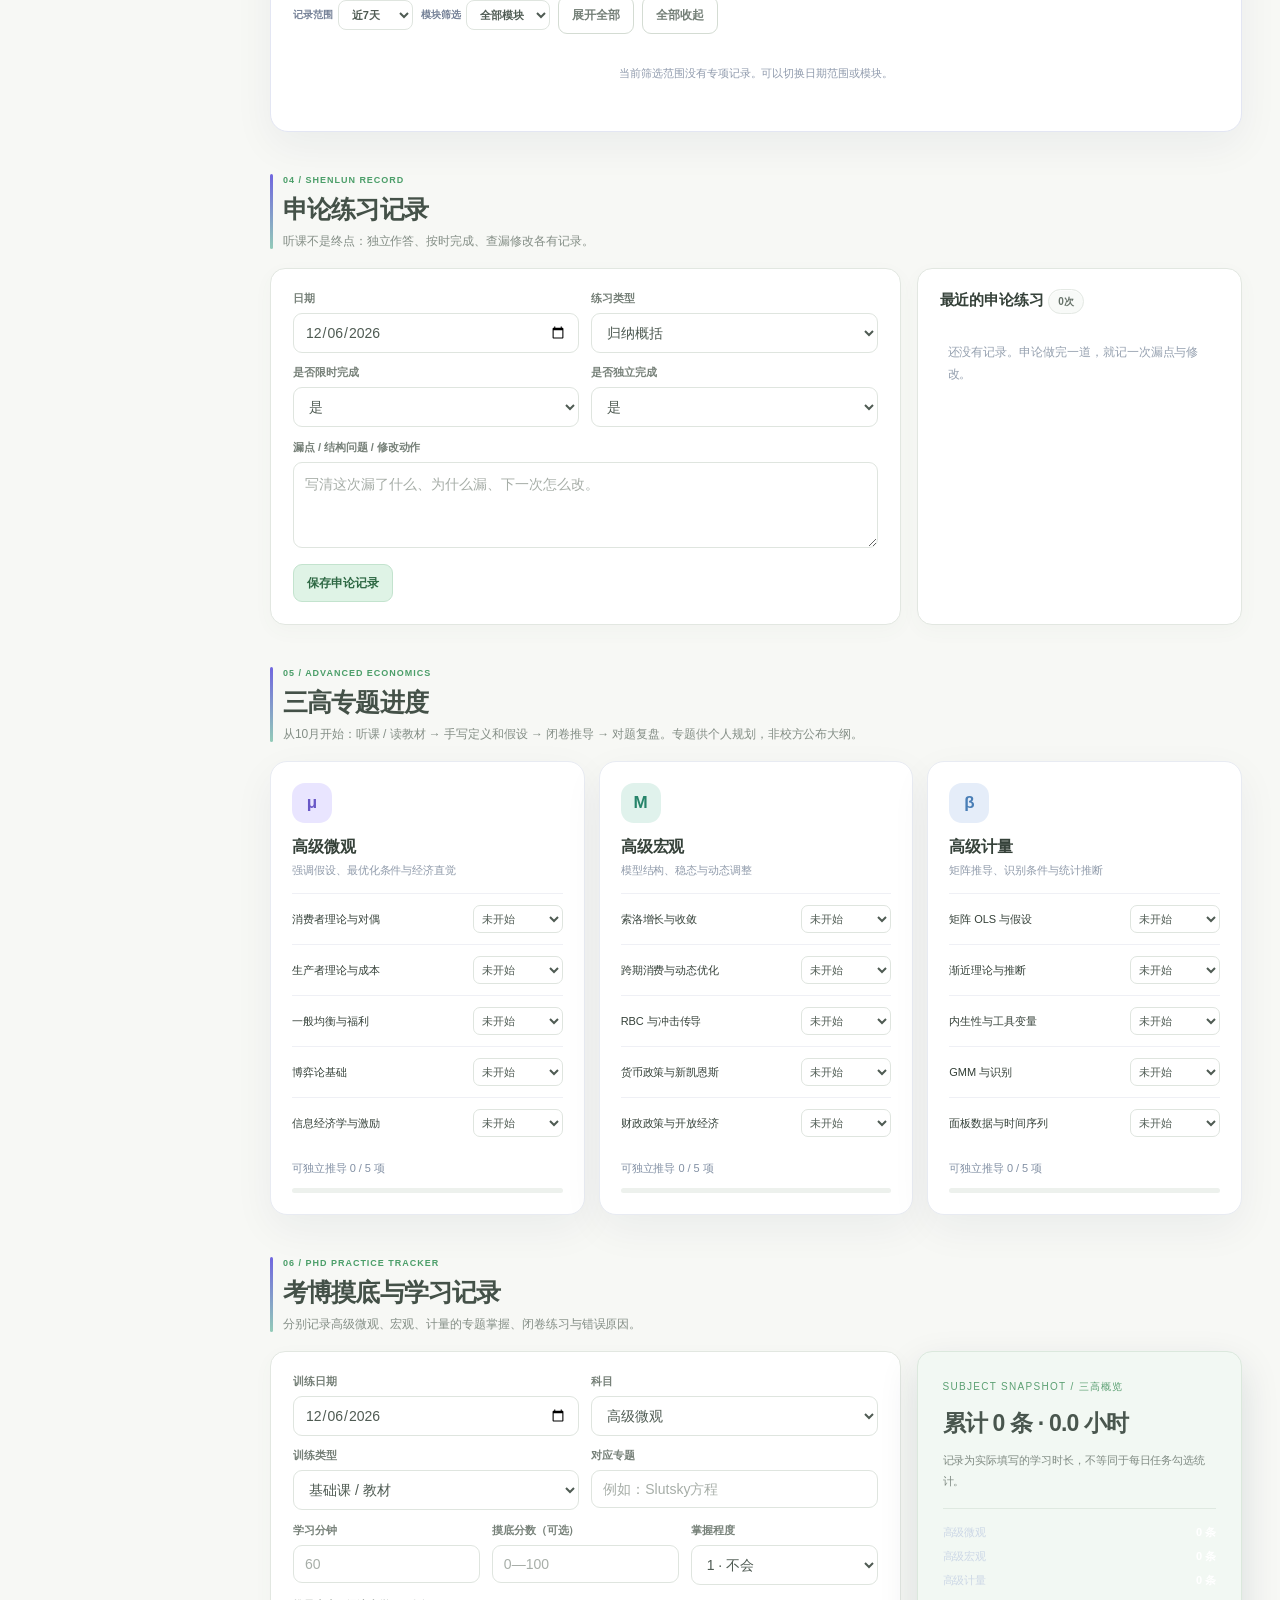
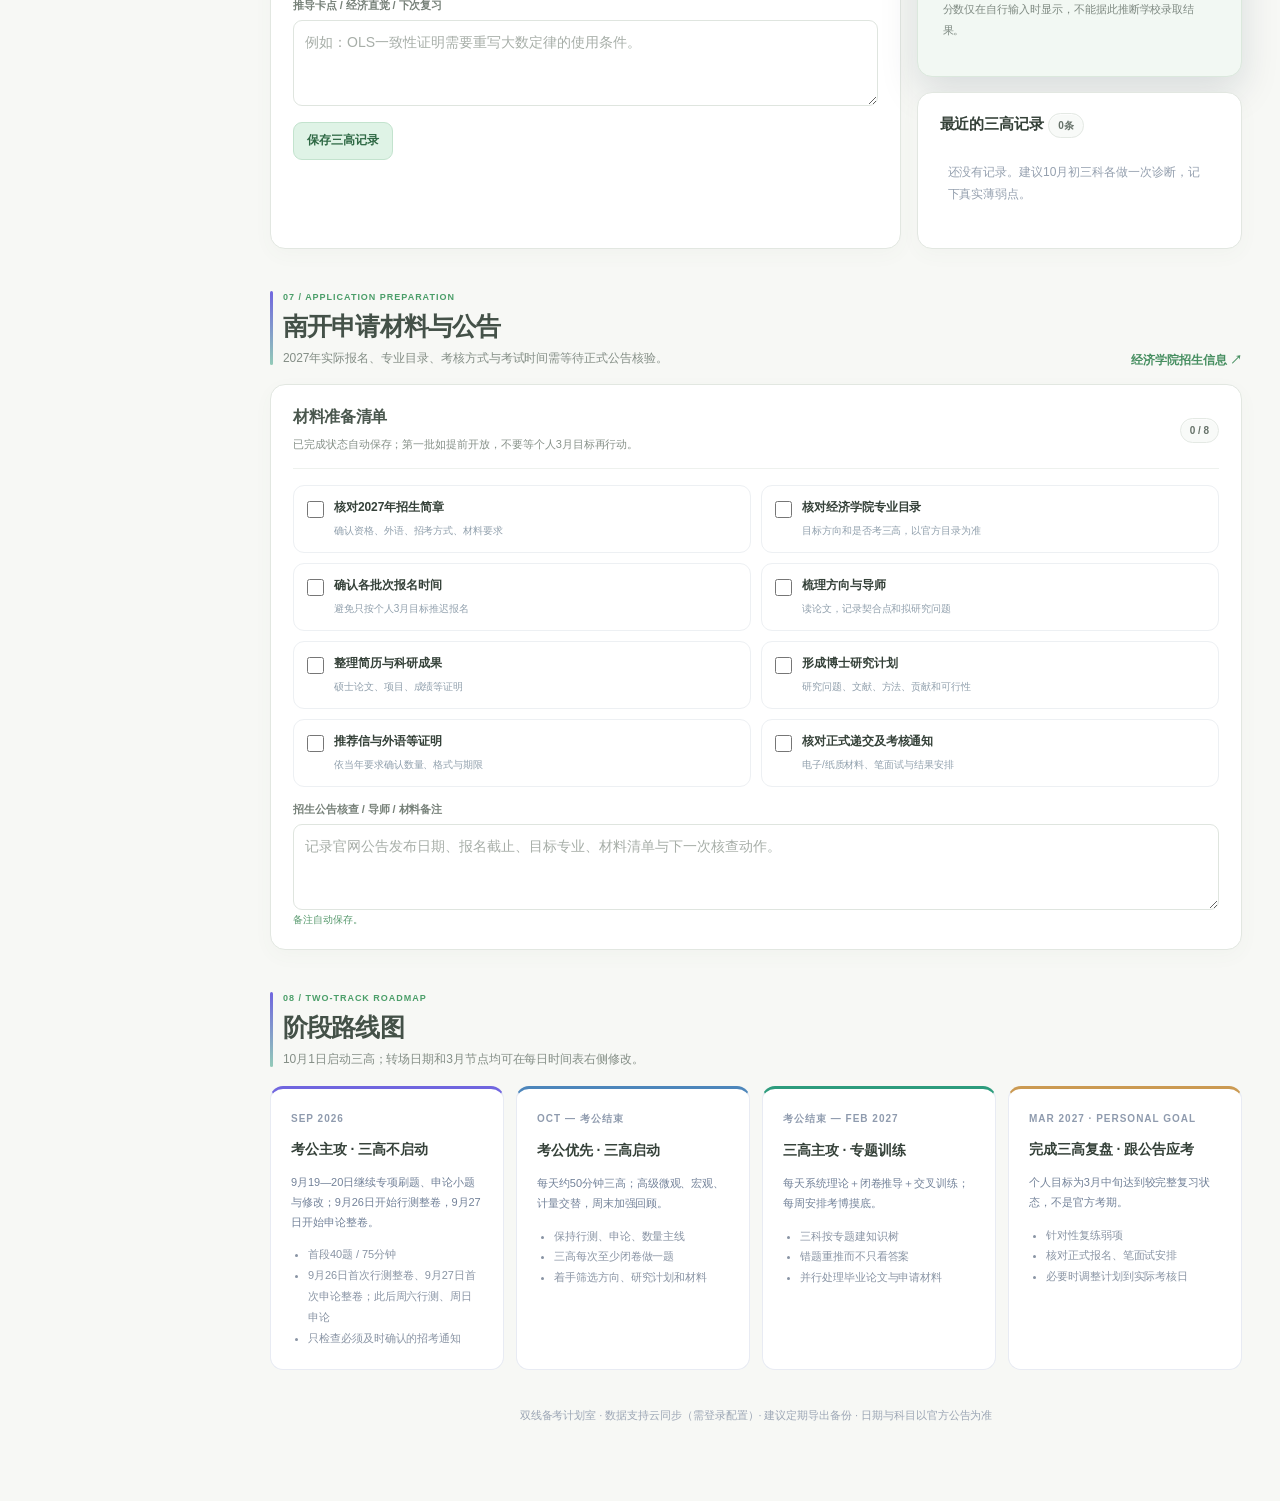
==== commit 76a3fae0: "Publish native task time controls" ====
--- a/index.html
+++ b/index.html
@@ -470,8 +470,7 @@
 function overlapCount(items){const sorted=[...items].map(item=>({item,span:timeSpan(item.time)})).filter(x=>x.span).sort((a,b)=>a.span.start-b.span.start);let count=0;for(let i=0;i<sorted.length;i++){let end=sorted[i].span.end;for(let j=i+1;j<sorted.length;j++){let start=sorted[j].span.start;if(start>=end)break;if(start<end)count++}}return count}
 function writeTimeOverrides(items){let day=getDay(),mode=actualMode(),base=taskDefaultsAndExtras(),baseTimes=new Map(base.map(x=>[x.id,x.time]));day.timeOverrides=day.timeOverrides||{};let changed={...(day.timeOverrides[mode]||{})};items.forEach(item=>{if(item.time!==baseTimes.get(item.id)){let [start,end]=item.time.split('—');changed[item.id]={start,end}}else delete changed[item.id]});if(Object.keys(changed).length)day.timeOverrides[mode]=changed;else delete day.timeOverrides[mode];save();renderDay()}
 function shiftMorning(target){let wanted=clockMin(target),items=tasks();if(!Number.isFinite(wanted)||!items.length){toast('请填写有效的开始时间。');renderDay();return}let morning=items.filter(item=>clockMin(item.time.split('—')[0])<13*60);if(!morning.length){toast('今天没有上午任务，可以直接修改单项时间。');renderDay();return}let old=clockMin(morning[0].time.split('—')[0]),delta=wanted-old;if(!delta)return;let updated=items.map(item=>{if(!morning.includes(item))return item;let [a,b]=item.time.split('—').map(clockMin);a+=delta;b+=delta;return {...item,time:`${minClock(a)}—${minClock(b)}`}});if(updated.some(item=>item.time.includes('NaN')||item.time.startsWith('-'))||updated.some(item=>{let [a,b]=item.time.split('—').map(clockMin);return a<0||b>=24*60})){toast('这个开始时间超出当天范围，请换一个时间。');renderDay();return}let error=timeError(updated);if(error){toast(error);renderDay();return}writeTimeOverrides(updated);toast(`已将${selected}的上午安排改为${target}开始；其他日期不变。`)}
-function normalizeManualClock(value){let s=String(value||'').trim().replace(/：/g,':');if(/^\d{3,4}$/.test(s)){s=s.padStart(4,'0');s=s.slice(0,2)+':'+s.slice(2)}let m=s.match(/^(\d{1,2}):(\d{1,2})$/);if(!m)return s;let h=Number(m[1]),min=Number(m[2]);if(h<0||h>23||min<0||min>59)return s;return `${pad(h)}:${pad(min)}`}
-function editTaskTime(id,start,end){start=normalizeManualClock(start);end=normalizeManualClock(end);let items=tasks(),target=items.find(item=>item.id===id),span=timeSpan(start,end);if(!target)return;if(!span){toast('开始和结束时间不能相同；结束早于开始时会自动按次日计算。');return false}let candidate=items.map(item=>item.id===id?{...item,time:`${start}—${end}`,minutes:span.minutes}:item),err=timeError(candidate);if(err){toast(err);return false}writeTimeOverrides(candidate);toast(span.cross?'跨日时间已保存：任务归在开始当天，结束时间按次日计算。':'开始和结束时间已一起保存；只影响这一天。');return true}
+function editTaskTime(id,start,end){let items=tasks(),target=items.find(item=>item.id===id),span=timeSpan(start,end);if(!target)return;if(!span){toast('开始和结束时间不能相同；结束早于开始时会自动按次日计算。');return false}let candidate=items.map(item=>item.id===id?{...item,time:`${start}—${end}`,minutes:span.minutes}:item),err=timeError(candidate);if(err){toast(err);return false}writeTimeOverrides(candidate);toast(span.cross?'跨日时间已保存：任务归在开始当天，结束时间按次日计算。':'开始和结束时间已一起保存；只影响这一天。');return true}
 
 function closeAddTask(){let f=$('addTaskForm');f.hidden=true;$('toggleAddTask').setAttribute('aria-expanded','false');$('toggleAddTask').innerHTML='<span aria-hidden="true">＋</span> 添加任务';f.reset()}
 function nextTaskSlot(){let arr=tasks(),last=arr.reduce((mx,t)=>{let s=timeSpan(t.time);return s&&s.end<1440?Math.max(mx,s.end):mx},18*60),start=Math.ceil((last+5)/5)*5;if(start+30>=24*60)return ['20:00','20:30'];return[minClock(start),minClock(start+30)]}
@@ -662,7 +661,7 @@
  $('dayStartTime').value=arr.length?arr[0].time.split('—')[0]:'09:00';document.querySelectorAll('[data-start-preset]').forEach(btn=>{let isActive=btn.dataset.startPreset===$('dayStartTime').value;btn.classList.toggle('active',isActive);btn.setAttribute('aria-pressed',String(isActive))});
  $('heroDay').textContent=String(dateObj(selected).getDate()).padStart(2,'0');$('heroMonth').textContent=selected.slice(0,7).replace('-',' / ');
  $('dayFocus').textContent=selected==='2026-09-20'?'申论小题训练 · 暂不做整卷':selected==='2026-09-19'?'整卷预备日 · 专项40题＋错题梳理':{routine:'专项日 · 行测40题＋申论数量',mock:'整卷日 · 行测模考＋复盘',essay:'整卷日 · 申论模拟＋修改',phd:'三高日 · 闭卷推导',busy:'论文兼顾日 · 考公不缩水'}[mode];
- $('timeline').innerHTML=arr.map(item=>{let [start,end]=item.time.split('—'),span=timeSpan(item.time),endLabel=span?.cross?'次日 '+end:end,extra=item.id.startsWith('custom_'),editing=editingTaskId===item.id;return `<div class="time-row"><div class="time-text">${esc(start)}<br>—<br>${esc(endLabel)}</div><div class="spine"><span class="dot"></span><span class="line"></span></div><div class="task ${day.checked?.[item.id]?'done':''} ${extra?'is-extra':''}"><input type="checkbox" data-task="${esc(item.id)}" ${day.checked?.[item.id]?'checked':''} aria-label="完成：${esc(item.title)}"><div class="task-inner"><div class="task-info"><div class="task-info-main"><span class="task-title">${esc(item.title)}</span><span class="duration">${item.minutes} MIN</span></div><div class="task-actions"><button class="task-action" type="button" data-duplicate-task="${esc(item.id)}" title="复制为一项新的今日任务">⧉ 复制</button><button class="task-action" type="button" data-edit-task="${esc(item.id)}" aria-expanded="${editing}">${editing?'收起':'✎ 编辑'}</button><button class="task-action remove" type="button" data-remove-task="${esc(item.id)}">${extra?'删除':'移除本日'}</button></div></div><div class="task-desc">${esc(item.description)}</div>${extra?'<span class="extra-flag">＋ 自定义</span>':''}<span class="subject ${item.cat==='phd'?'phd':item.cat==='apply'?'apply':''}">${item.cat==='phd'?'考博 · 三高':item.cat==='apply'?'研究 / 申请':'考公 · 行测申论'}</span><div class="task-efficiency" aria-label="效率自评"><span class="task-efficiency-label">效率自评</span>${['low','medium','high'].map(v=>`<button type="button" class="eff-btn ${v} ${taskEfficiency(day,item.id)===v?'active':''}" data-eff-task="${esc(item.id)}" data-efficiency="${v}" aria-pressed="${taskEfficiency(day,item.id)===v}">${v==='low'?'低':v==='medium'?'中':'高'}</button>`).join('')}<span class="eff-note">完成后凭主观专注度打分</span></div><div class="task-time-edit" data-time-box="${esc(item.id)}"><label>开始 <input type="text" inputmode="numeric" maxlength="5" placeholder="HH:MM" autocomplete="off" value="${esc(start)}" data-draft-start aria-label="${esc(item.title)}开始时间"></label><label>结束 <input type="text" inputmode="numeric" maxlength="5" placeholder="HH:MM" autocomplete="off" value="${esc(end)}" data-draft-end aria-label="${esc(item.title)}结束时间"></label><button type="button" class="btn purple" data-save-time="${esc(item.id)}">保存时间</button><span class="edit-caption">两项一起提交 · 只改当天</span></div>${editing?`<form class="task-edit-form" data-task-form="${esc(item.id)}"><div class="edit-field"><label>任务名称 <input name="title" required maxlength="90" value="${esc(item.title)}" placeholder="填写任务名称"></label></div><div class="edit-field"><label>具体目标 / 学习内容 <textarea name="goal" rows="3" maxlength="600" placeholder="填写具体目标">${esc(item.description)}</textarea></label></div><div class="edit-field"><label>归属科目 <select name="category"><option value="civil" ${item.cat==='civil'?'selected':''}>考公 · 行测 / 申论</option><option value="phd" ${item.cat==='phd'?'selected':''}>考博 · 三高</option><option value="apply" ${item.cat==='apply'?'selected':''}>论文 / 申请</option></select></label></div><div class="edit-form-actions"><button type="submit" class="btn purple">保存这项修改</button><button type="button" class="btn" data-save-task-template="${esc(item.id)}">保存为模板</button><button type="button" class="btn ghost" data-cancel-edit="${esc(item.id)}">取消</button></div><p class="edit-note">“保存这项修改”只改 ${esc(selected)}；“保存为模板”会把这项任务的名称、目标、归属和当前时间用于同阶段、同模式的其他日期。</p></form>`:''}</div></div></div>`}).join('');
+ $('timeline').innerHTML=arr.map(item=>{let [start,end]=item.time.split('—'),span=timeSpan(item.time),endLabel=span?.cross?'次日 '+end:end,extra=item.id.startsWith('custom_'),editing=editingTaskId===item.id;return `<div class="time-row"><div class="time-text">${esc(start)}<br>—<br>${esc(endLabel)}</div><div class="spine"><span class="dot"></span><span class="line"></span></div><div class="task ${day.checked?.[item.id]?'done':''} ${extra?'is-extra':''}"><input type="checkbox" data-task="${esc(item.id)}" ${day.checked?.[item.id]?'checked':''} aria-label="完成：${esc(item.title)}"><div class="task-inner"><div class="task-info"><div class="task-info-main"><span class="task-title">${esc(item.title)}</span><span class="duration">${item.minutes} MIN</span></div><div class="task-actions"><button class="task-action" type="button" data-duplicate-task="${esc(item.id)}" title="复制为一项新的今日任务">⧉ 复制</button><button class="task-action" type="button" data-edit-task="${esc(item.id)}" aria-expanded="${editing}">${editing?'收起':'✎ 编辑'}</button><button class="task-action remove" type="button" data-remove-task="${esc(item.id)}">${extra?'删除':'移除本日'}</button></div></div><div class="task-desc">${esc(item.description)}</div>${extra?'<span class="extra-flag">＋ 自定义</span>':''}<span class="subject ${item.cat==='phd'?'phd':item.cat==='apply'?'apply':''}">${item.cat==='phd'?'考博 · 三高':item.cat==='apply'?'研究 / 申请':'考公 · 行测申论'}</span><div class="task-efficiency" aria-label="效率自评"><span class="task-efficiency-label">效率自评</span>${['low','medium','high'].map(v=>`<button type="button" class="eff-btn ${v} ${taskEfficiency(day,item.id)===v?'active':''}" data-eff-task="${esc(item.id)}" data-efficiency="${v}" aria-pressed="${taskEfficiency(day,item.id)===v}">${v==='low'?'低':v==='medium'?'中':'高'}</button>`).join('')}<span class="eff-note">完成后凭主观专注度打分</span></div><div class="task-time-edit" data-time-box="${esc(item.id)}"><label>开始 <input type="time" step="300" value="${esc(start)}" data-draft-start aria-label="${esc(item.title)}开始时间"></label><label>结束 <input type="time" step="300" value="${esc(end)}" data-draft-end aria-label="${esc(item.title)}结束时间"></label><button type="button" class="btn purple" data-save-time="${esc(item.id)}">保存时间</button><span class="edit-caption">两项一起提交 · 只改当天</span></div>${editing?`<form class="task-edit-form" data-task-form="${esc(item.id)}"><div class="edit-field"><label>任务名称 <input name="title" required maxlength="90" value="${esc(item.title)}" placeholder="填写任务名称"></label></div><div class="edit-field"><label>具体目标 / 学习内容 <textarea name="goal" rows="3" maxlength="600" placeholder="填写具体目标">${esc(item.description)}</textarea></label></div><div class="edit-field"><label>归属科目 <select name="category"><option value="civil" ${item.cat==='civil'?'selected':''}>考公 · 行测 / 申论</option><option value="phd" ${item.cat==='phd'?'selected':''}>考博 · 三高</option><option value="apply" ${item.cat==='apply'?'selected':''}>论文 / 申请</option></select></label></div><div class="edit-form-actions"><button type="submit" class="btn purple">保存这项修改</button><button type="button" class="btn" data-save-task-template="${esc(item.id)}">保存为模板</button><button type="button" class="btn ghost" data-cancel-edit="${esc(item.id)}">取消</button></div><p class="edit-note">“保存这项修改”只改 ${esc(selected)}；“保存为模板”会把这项任务的名称、目标、归属和当前时间用于同阶段、同模式的其他日期。</p></form>`:''}</div></div></div>`}).join('');
  $('taskProgress').textContent=`${done} / ${arr.length} 已完成`;$('doneCount').innerHTML=`${done} <small>/ ${arr.length}</small>`;$('doneDesc').textContent=`剩余 ${arr.length-done} 项 · 本日${arr.reduce((s,x)=>s+x.minutes,0)}分钟计划`;$('hoursCount').innerHTML=`${(mins/60).toFixed(1).replace(/\.0$/,'')} <small>小时</small>`;$('doneBar').style.width=(arr.length?100*done/arr.length:0)+'%';
  const eff=dayEfficiencySummary(day,arr),effEl=$('efficiencyCount');effEl.className='stat-num eff-summary '+(eff.kind||'');effEl.innerHTML=eff.count?`${eff.avg.toFixed(1)} <small>/ 3 · ${eff.label}</small>`:'—';$('efficiencyDesc').textContent=eff.count?`${eff.count} / ${arr.length} 项已评分 · 高=3 中=2 低=1`:'高=3、中=2、低=1；仅统计已自评任务';
  const by=cat=>arr.filter(x=>x.cat===cat).reduce((s,x)=>s+x.minutes,0),doneBy=cat=>arr.filter(x=>x.cat===cat&&day.checked?.[x.id]).reduce((s,x)=>s+x.minutes,0);
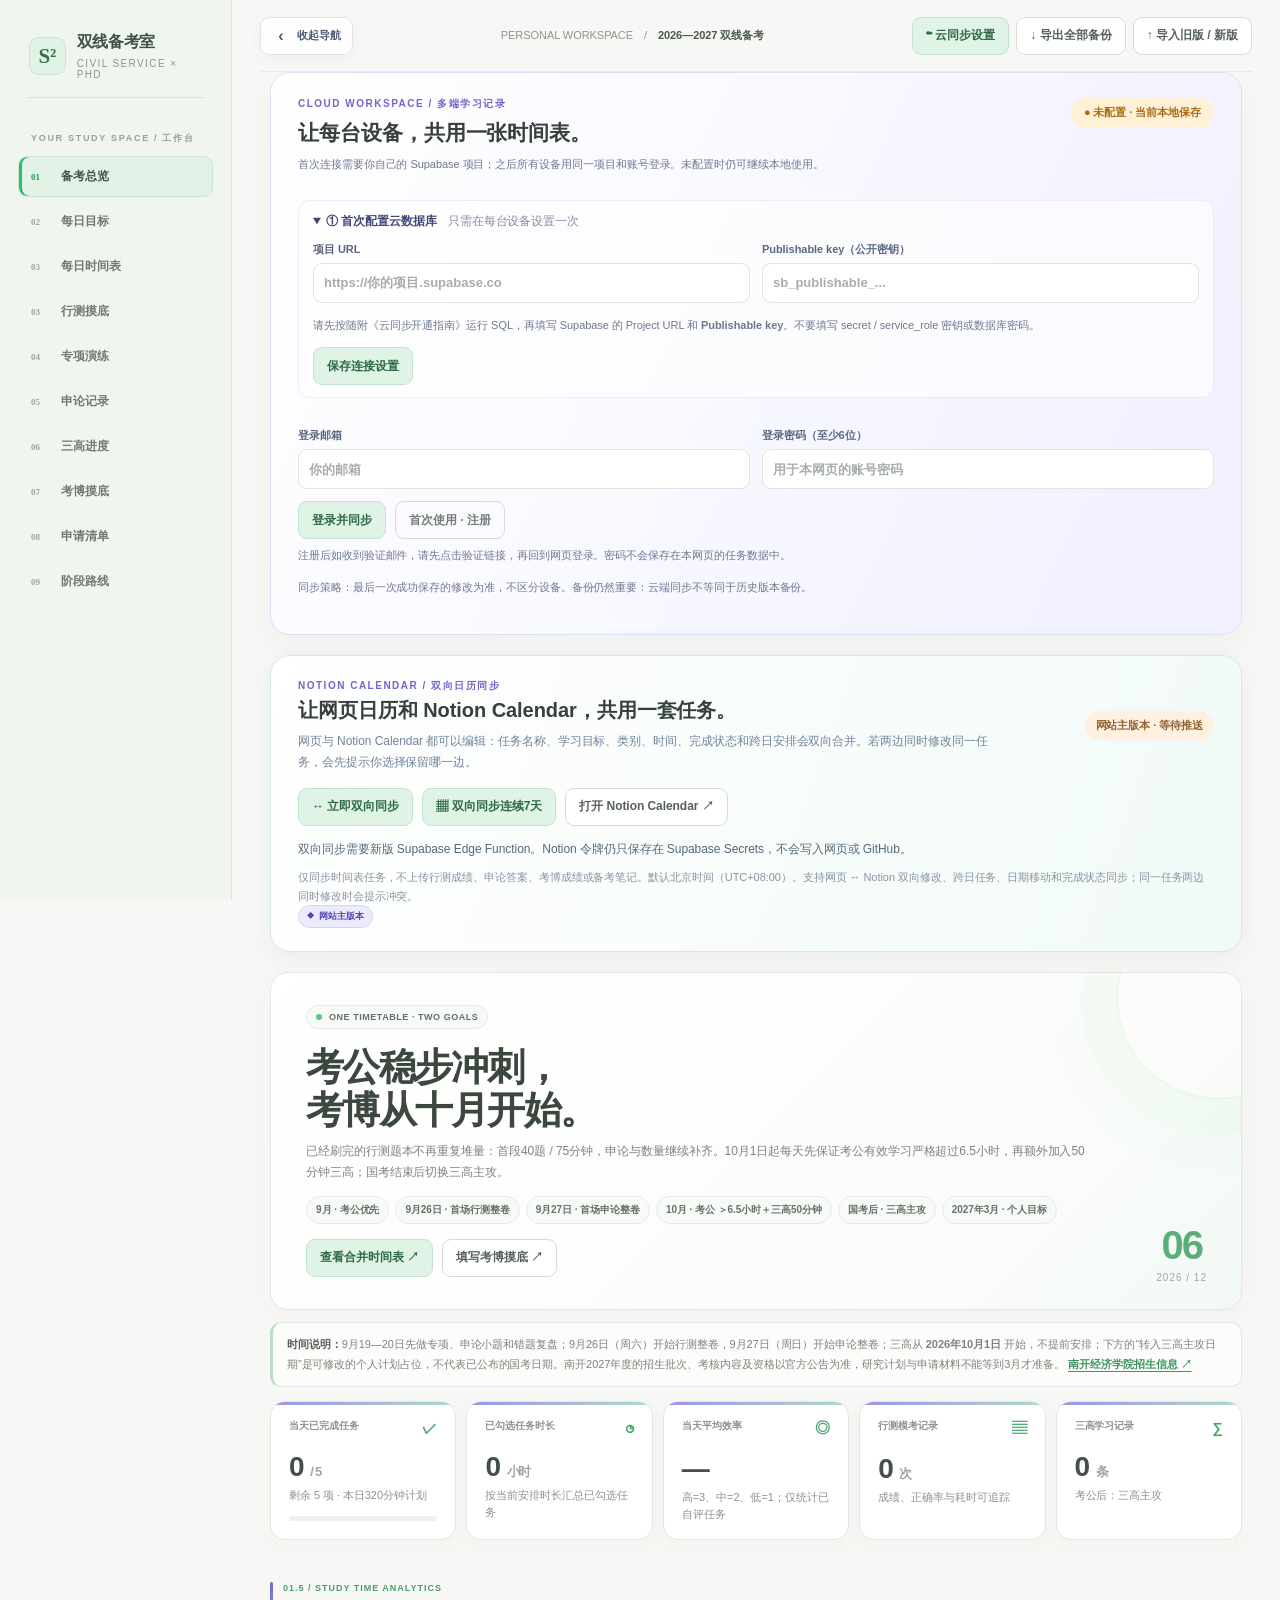
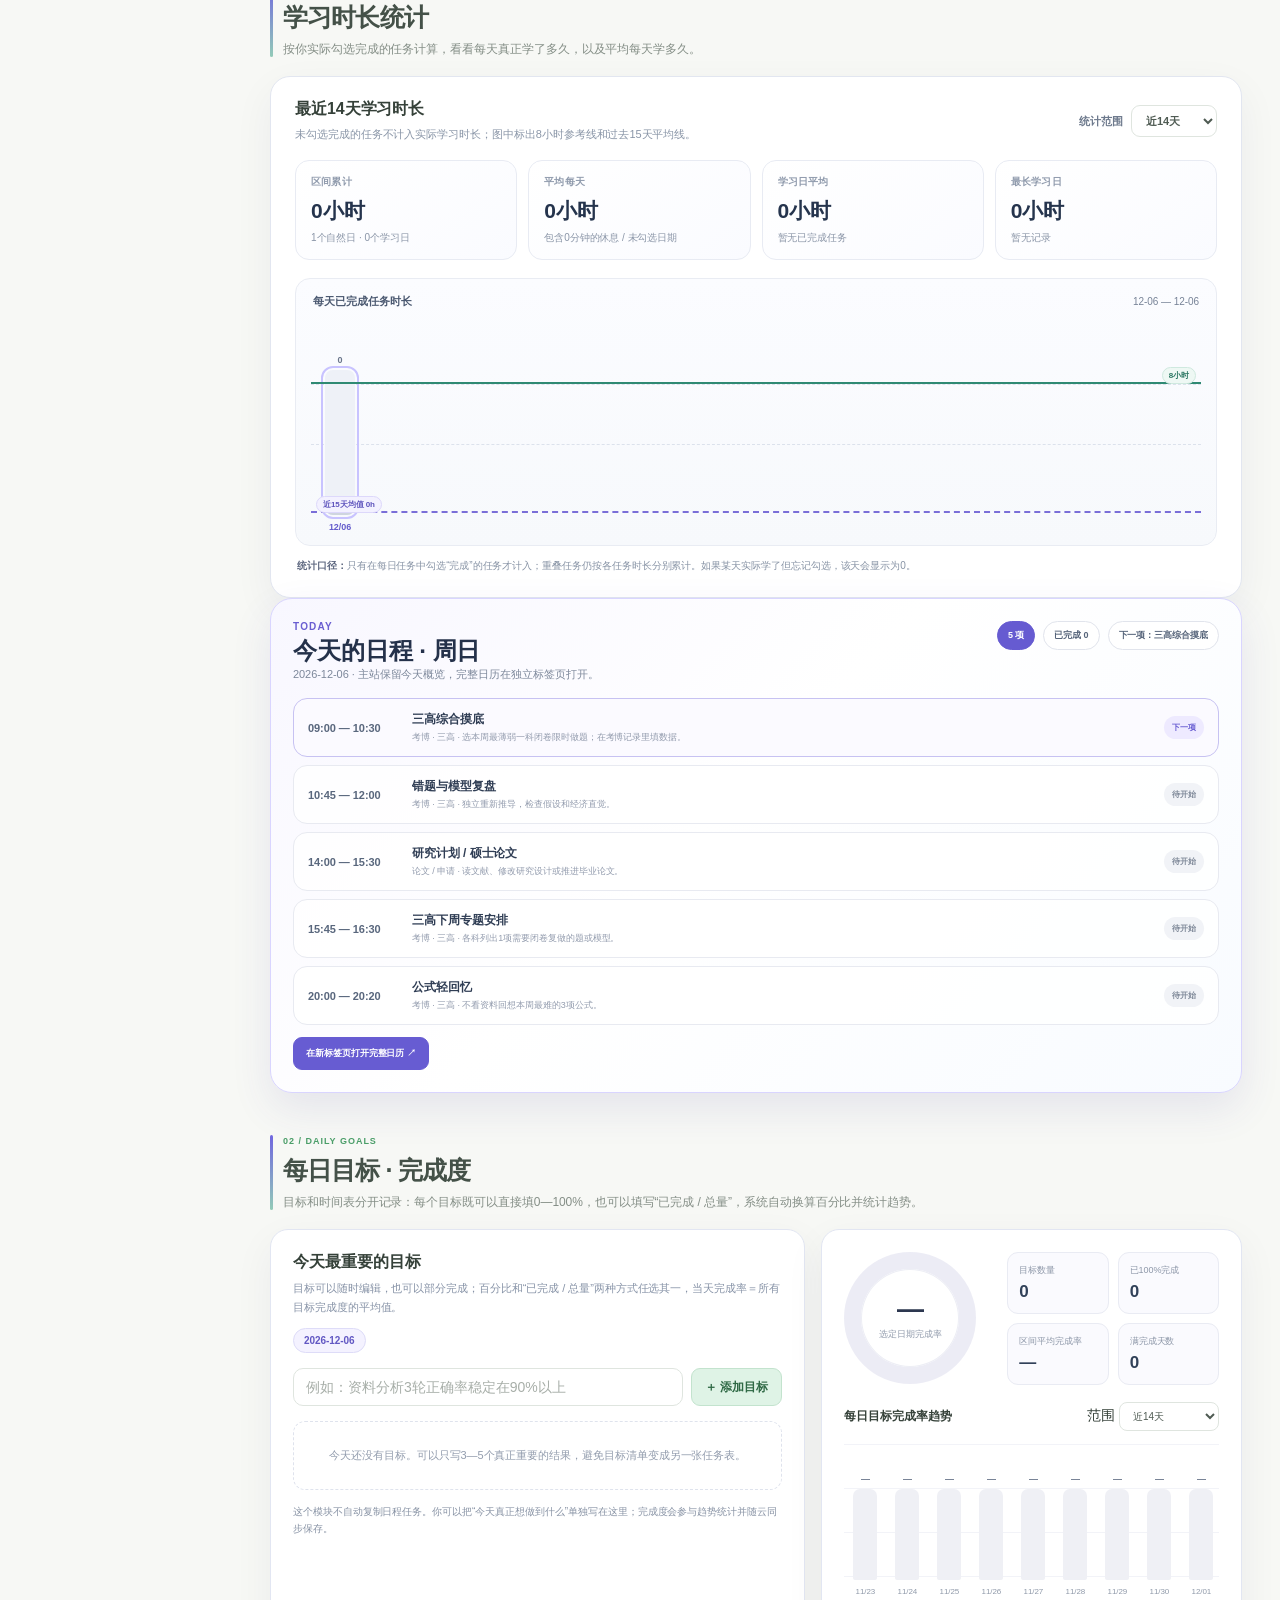
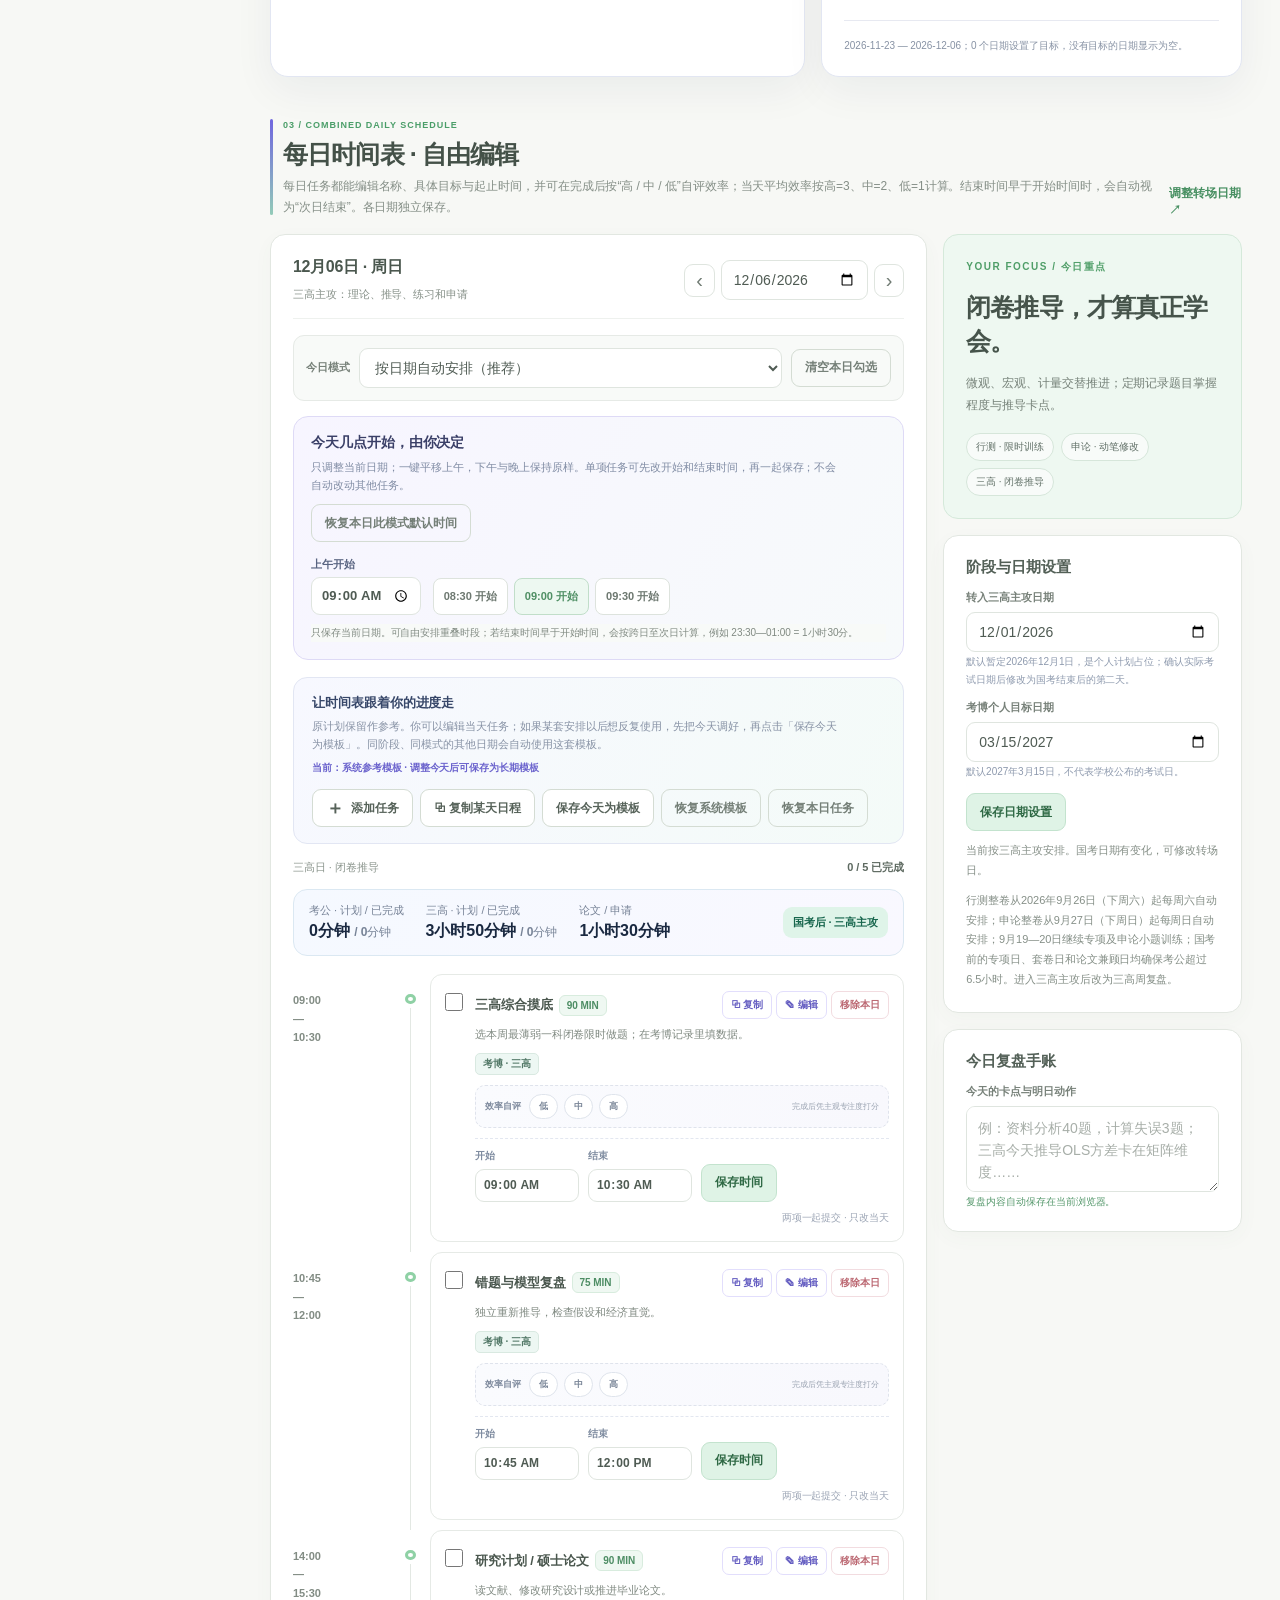
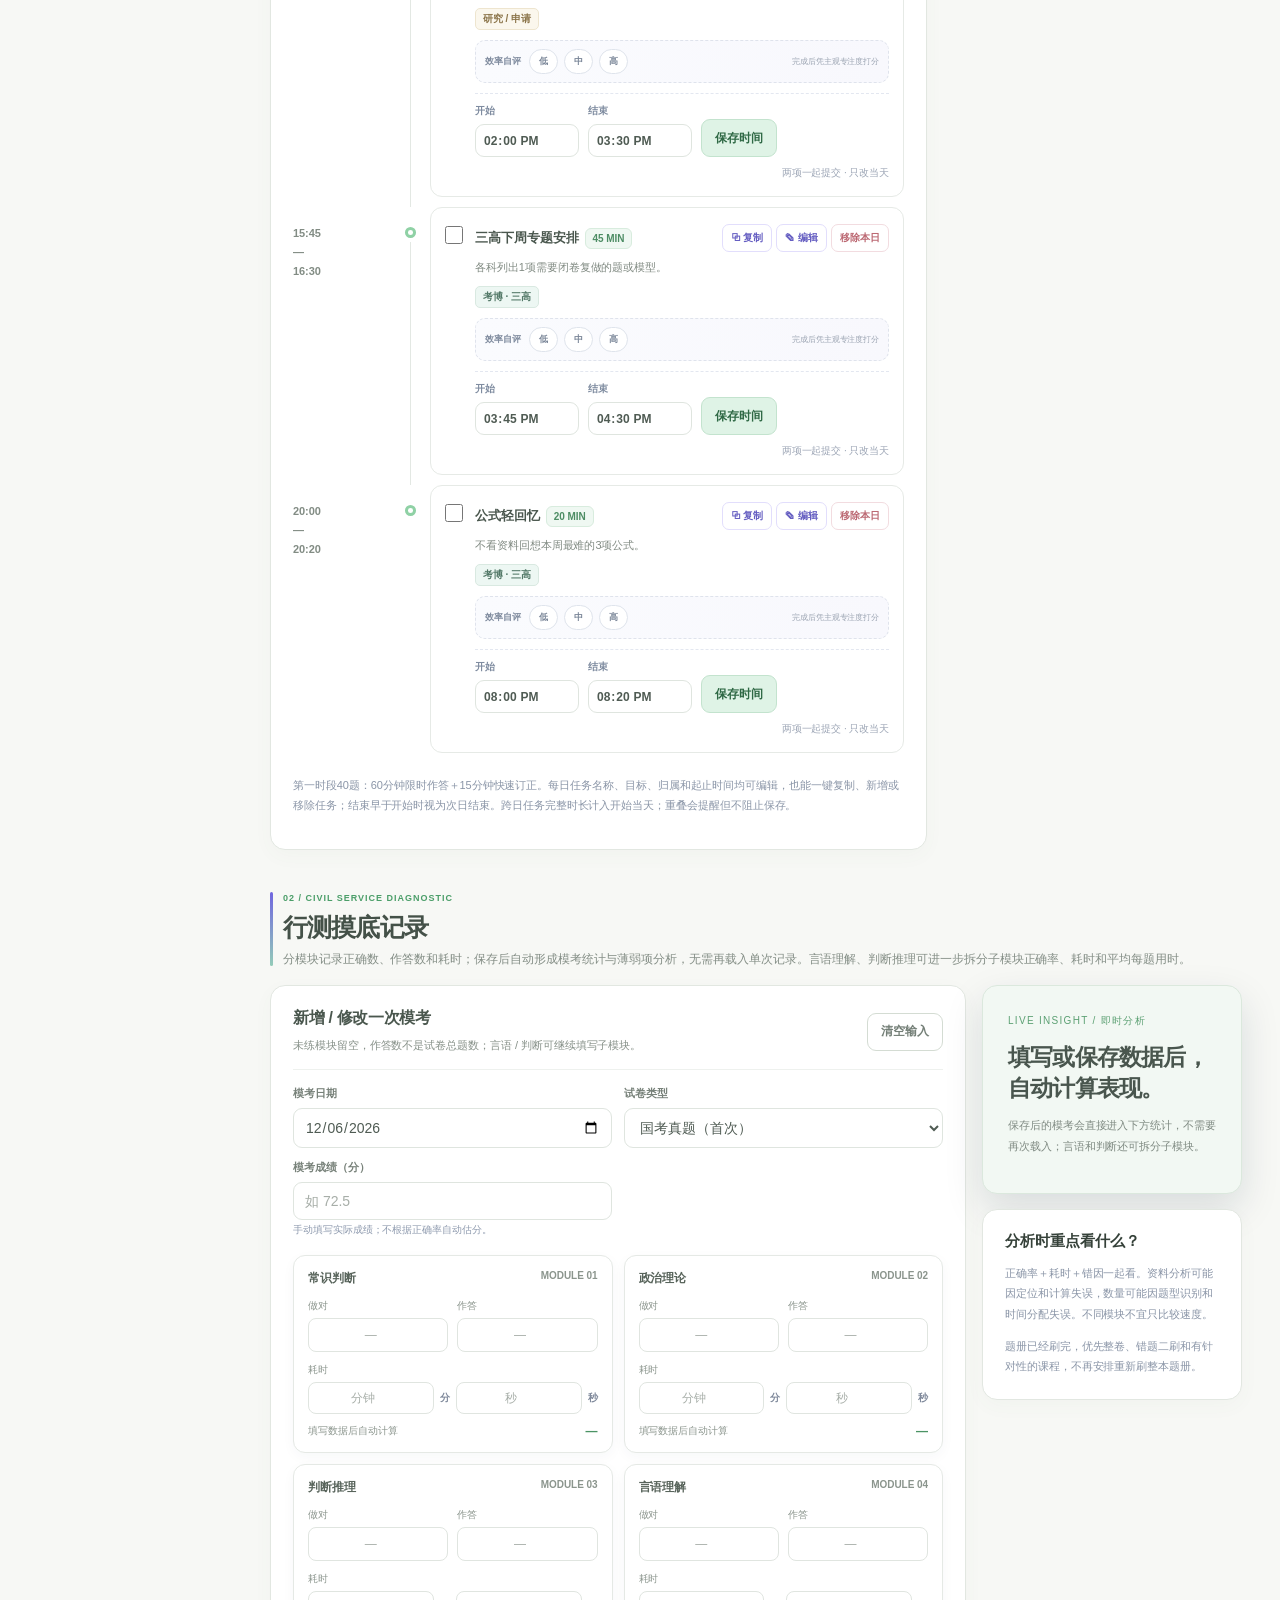
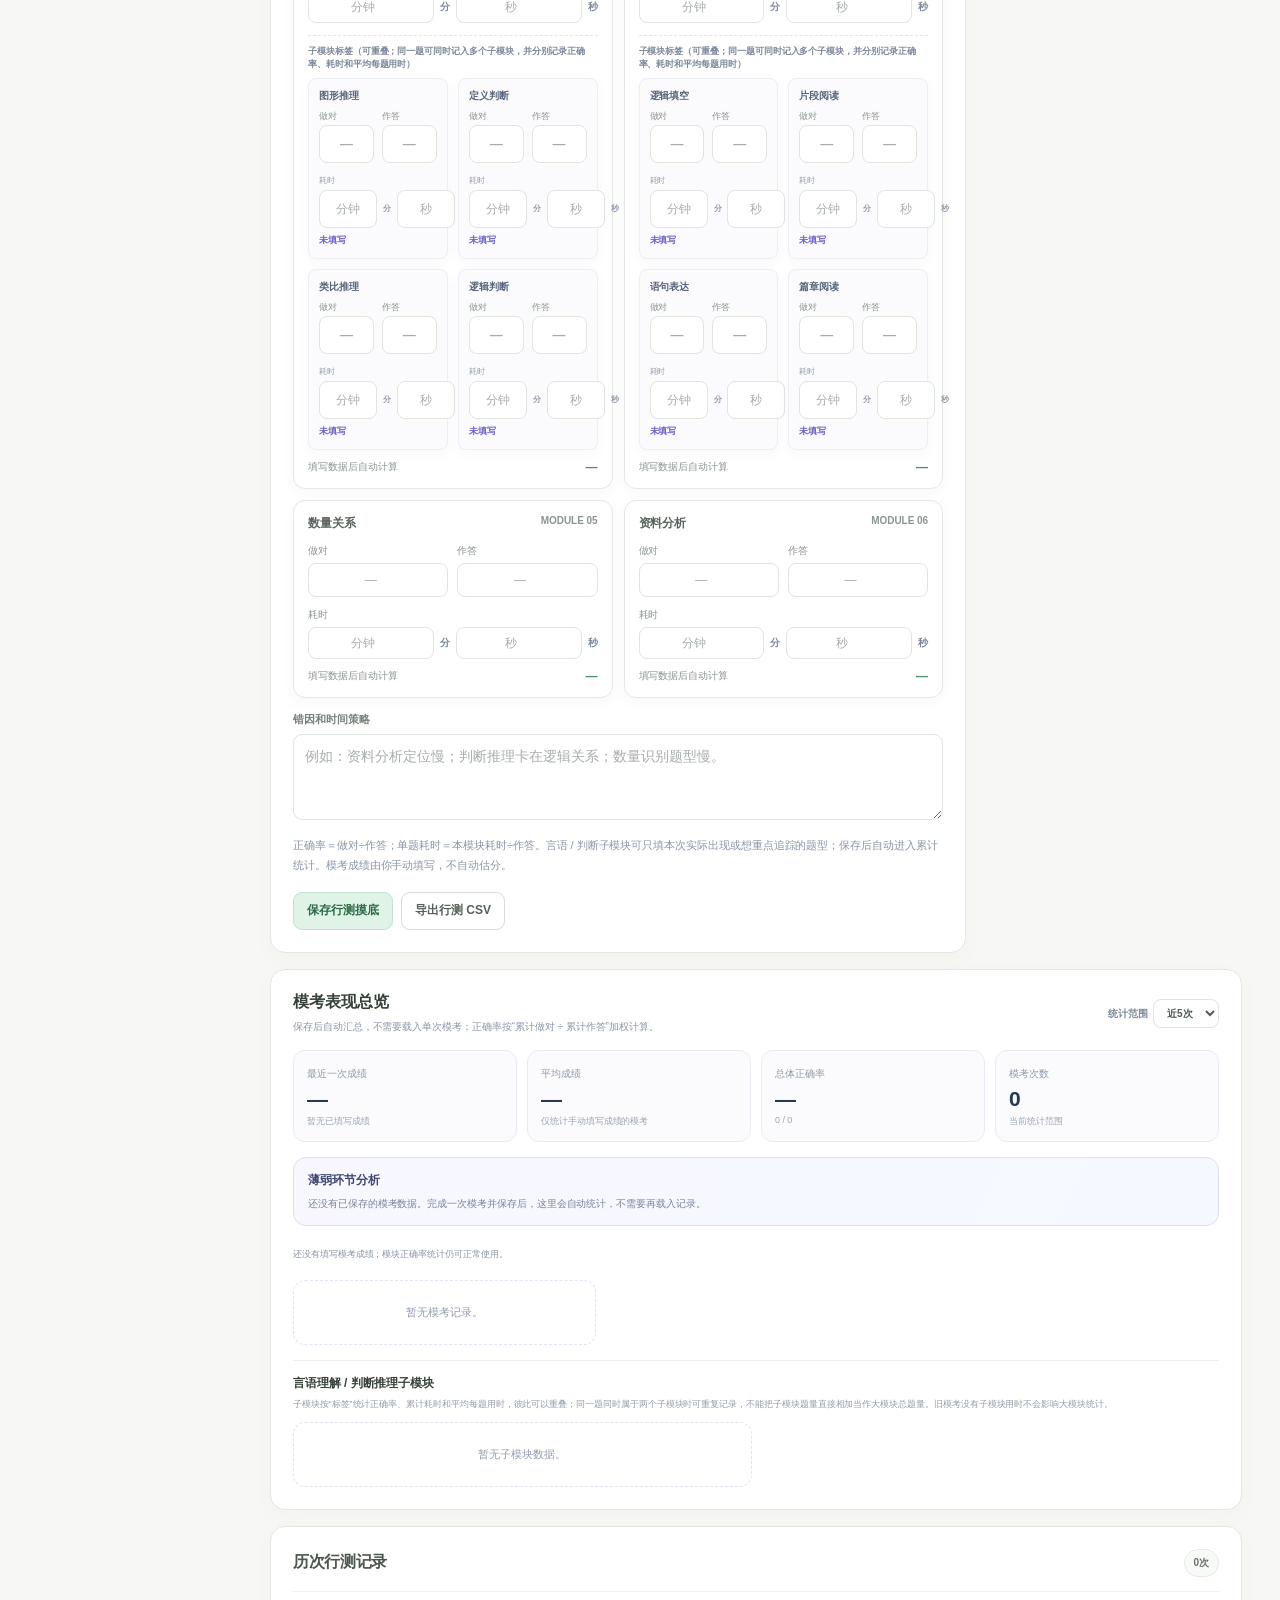
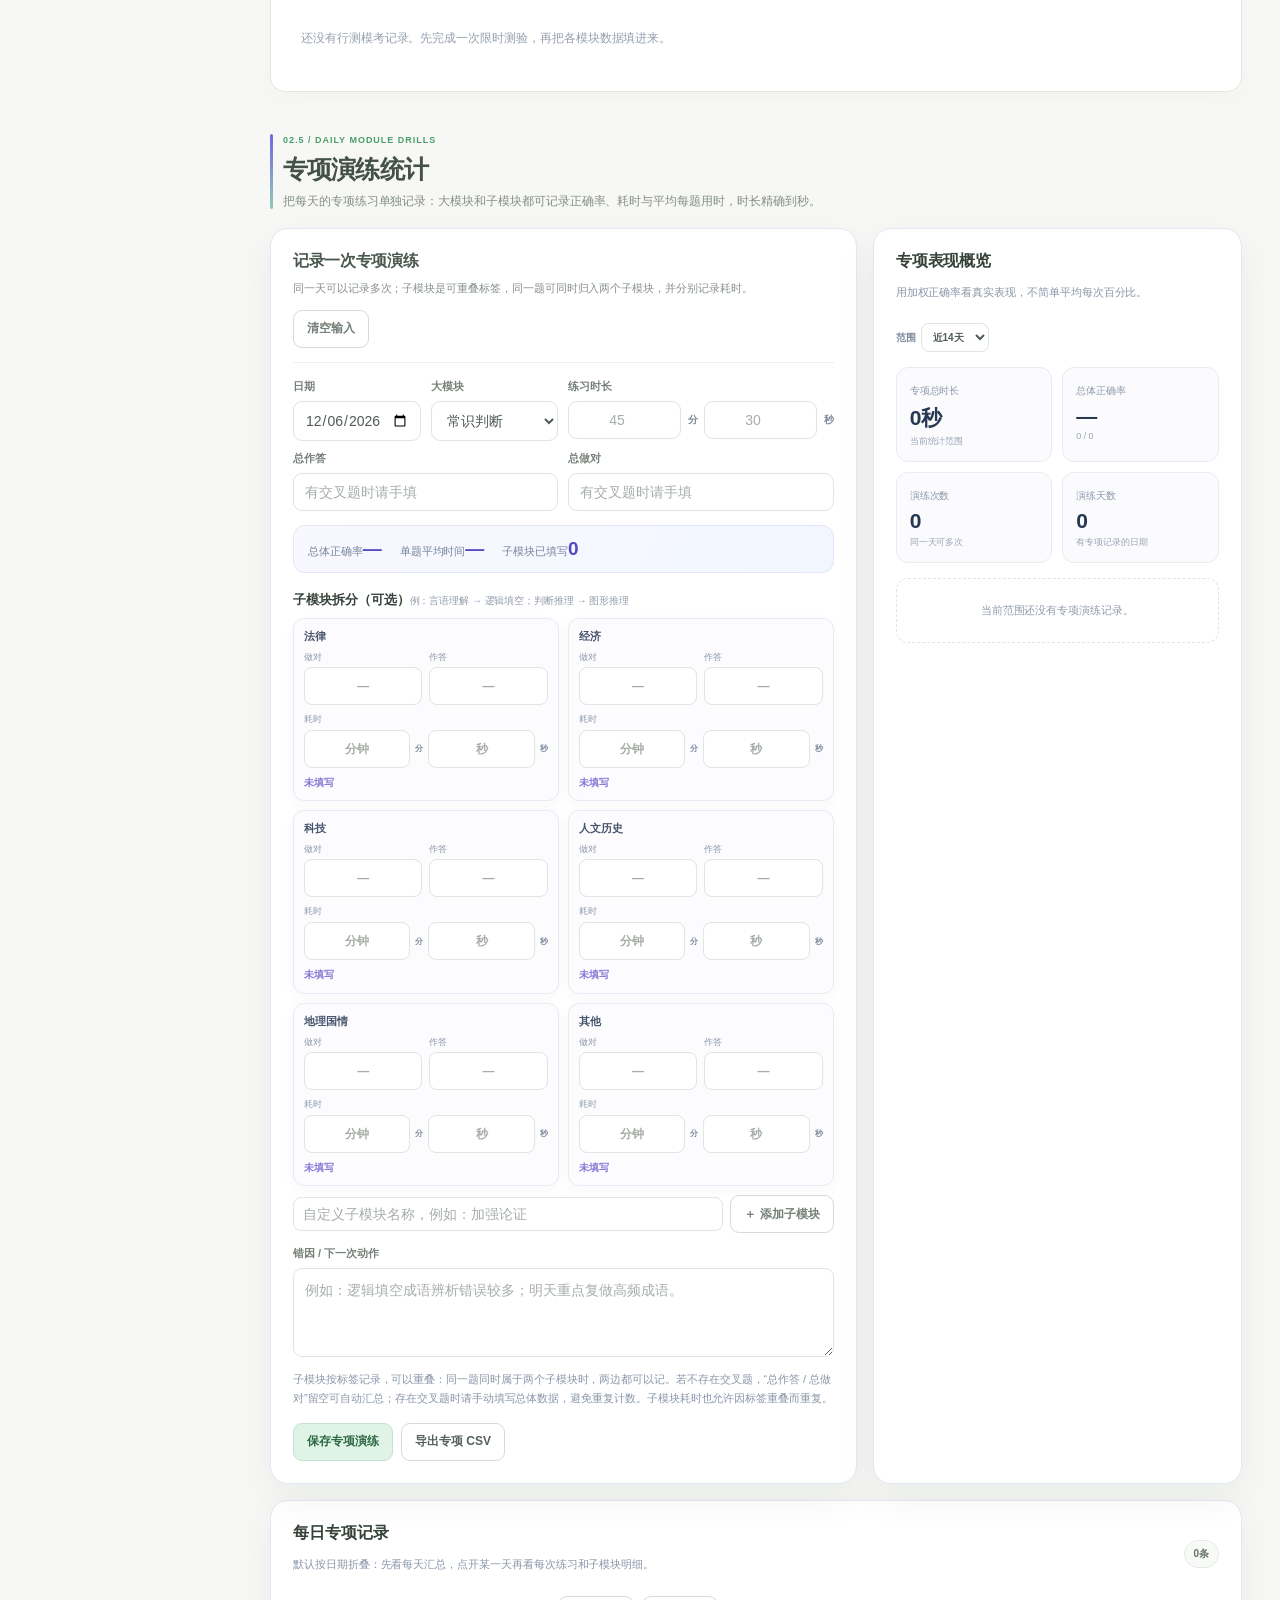
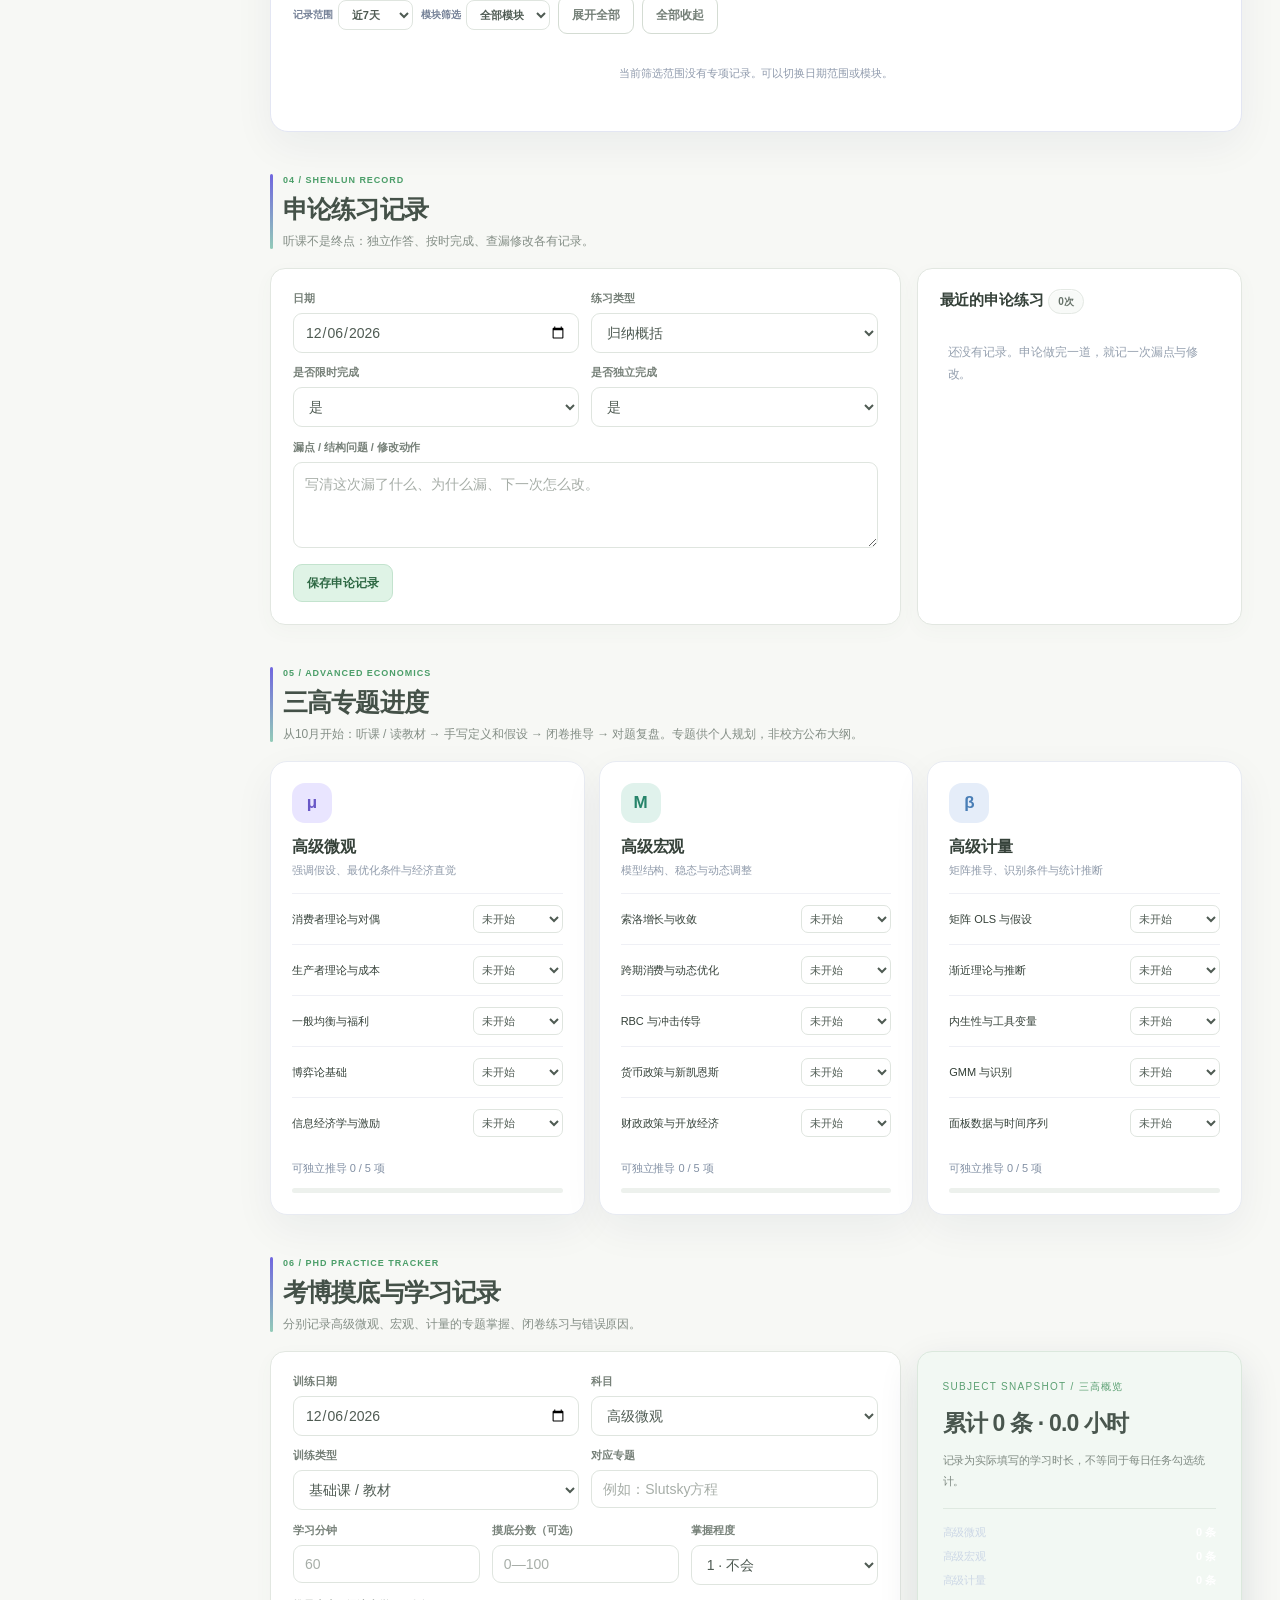
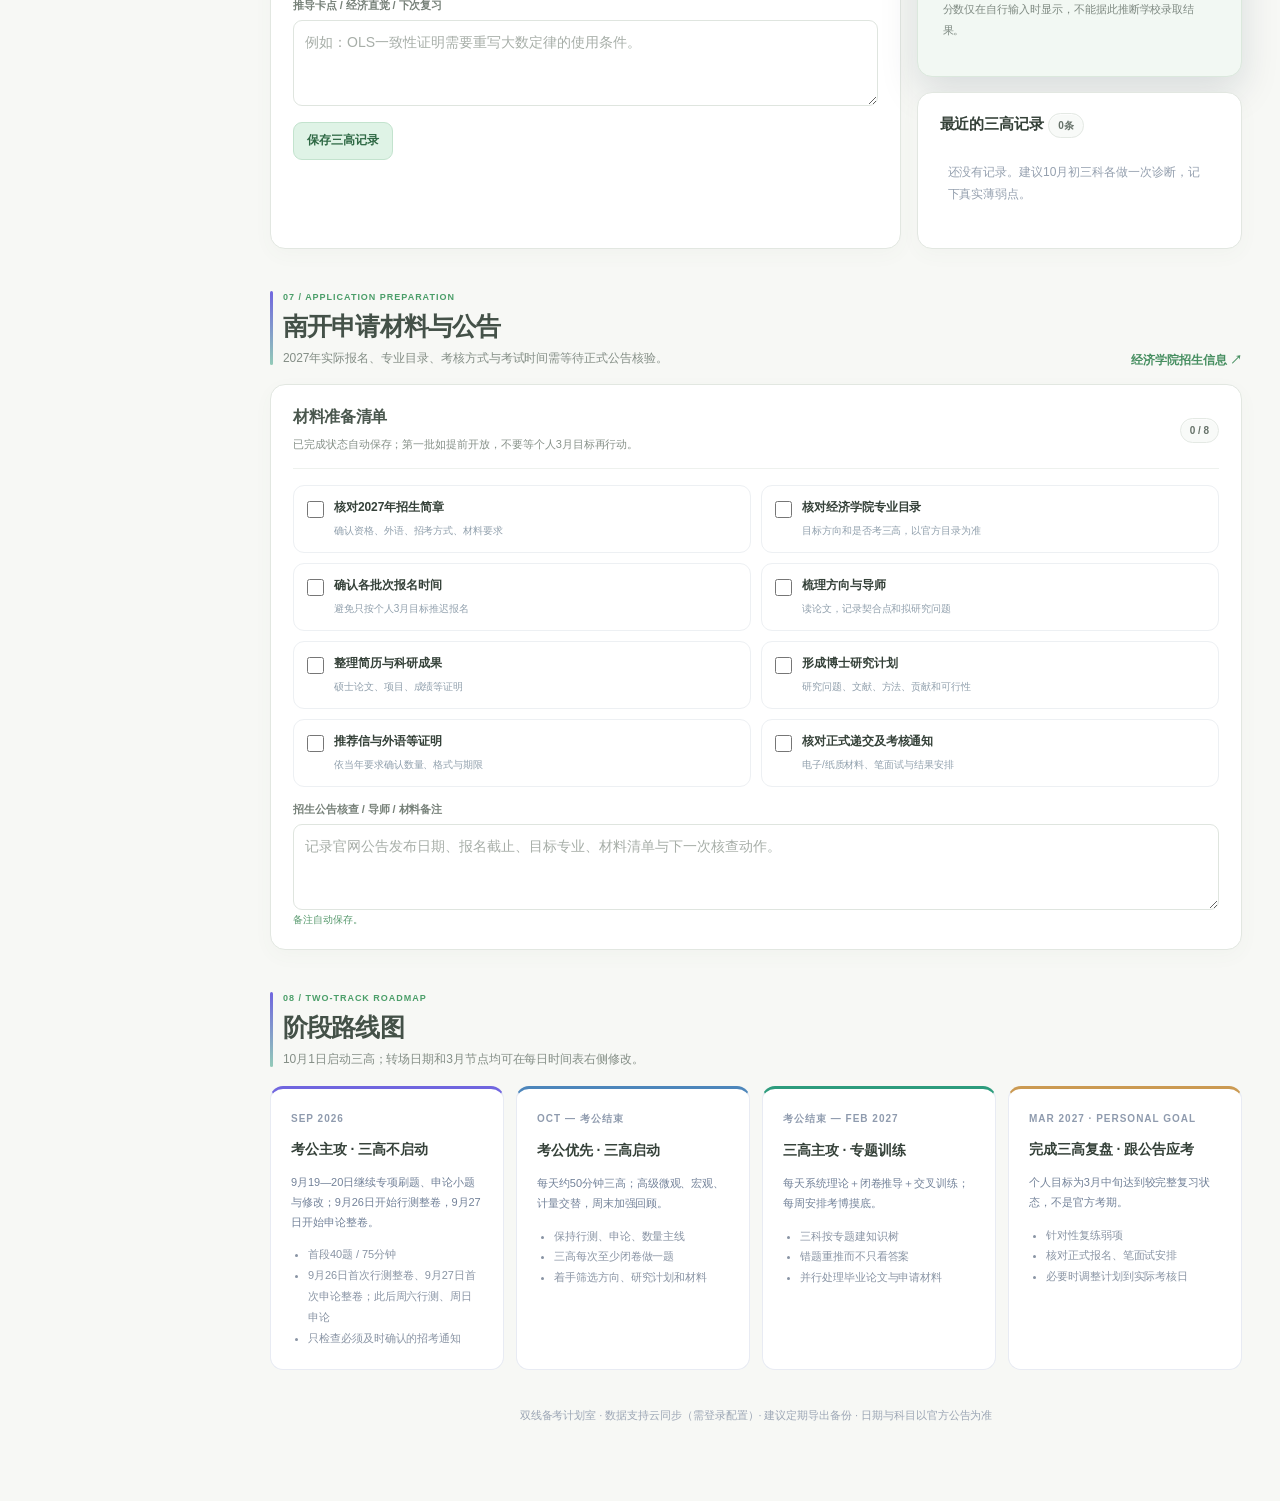
==== commit c176da3d: "Publish last-write-wins cloud sync" ====
--- a/index.html
+++ b/index.html
@@ -1,4 +1,4 @@
-<!DOCTYPE html><html lang="zh-CN"><head><style id="calendarBootStyle">html.calendar-boot,html.calendar-boot body{background:#17181b!important;color:#e8eaed!important}html.calendar-boot body>.app{visibility:hidden!important}html.calendar-boot body:before{content:'';position:fixed;inset:0;z-index:2147483646;background:#17181b}html.calendar-boot body:after{content:'';position:fixed;z-index:2147483647;left:50%;top:50%;width:10px;height:10px;margin:-5px;border-radius:50%;background:#7066df;box-shadow:0 0 0 6px rgba(112,102,223,.14);animation:calendarBootPulse .8s ease-in-out infinite alternate}@keyframes calendarBootPulse{to{transform:scale(.72);opacity:.55}}html.calendar-ready body>.app{visibility:visible!important}</style><script id="calendarBootScript">(()=>{try{if(new URLSearchParams(location.search).get('calendar')==='1'){document.documentElement.classList.add('calendar-boot');setTimeout(()=>{document.documentElement.classList.remove('calendar-boot');document.documentElement.classList.add('calendar-ready')},6000)}}catch{}})();</script><script id="mainThemeBoot">(()=>{try{if(new URLSearchParams(location.search).get('calendar')!=='1')document.documentElement.classList.add('qoder-ui')}catch{document.documentElement.classList.add('qoder-ui')}})();</script><link id="mainThemeCss" rel="stylesheet" href="./qoder-theme.css?v=20261010-0560"><meta charset="UTF-8"><meta name="viewport" content="width=device-width, initial-scale=1"><meta name="theme-color" content="#1a2941"><title>双线备考计划室｜考公 × 南开经济学考博</title><style>:root{--navy:#1a2941;--ink:#253349;--muted:#778397;--line:#e8ebf2;--bg:#f5f7fb;--white:#fff;--purple:#7066df;--pale:#eeecff;--mint:#d7f2e8;--green:#238169;--gold:#cf9444;--blue:#4e83be;--shadow:0 14px 42px rgba(24,43,78,.055)}
+<!DOCTYPE html><html lang="zh-CN"><head><style id="calendarBootStyle">html.calendar-boot,html.calendar-boot body{background:#17181b!important;color:#e8eaed!important}html.calendar-boot body>.app{visibility:hidden!important}html.calendar-boot body:before{content:'';position:fixed;inset:0;z-index:2147483646;background:#17181b}html.calendar-boot body:after{content:'';position:fixed;z-index:2147483647;left:50%;top:50%;width:10px;height:10px;margin:-5px;border-radius:50%;background:#7066df;box-shadow:0 0 0 6px rgba(112,102,223,.14);animation:calendarBootPulse .8s ease-in-out infinite alternate}@keyframes calendarBootPulse{to{transform:scale(.72);opacity:.55}}html.calendar-ready body>.app{visibility:visible!important}</style><script id="calendarBootScript">(()=>{try{if(new URLSearchParams(location.search).get('calendar')==='1'){document.documentElement.classList.add('calendar-boot');setTimeout(()=>{document.documentElement.classList.remove('calendar-boot');document.documentElement.classList.add('calendar-ready')},6000)}}catch{}})();</script><script id="mainThemeBoot">(()=>{try{if(new URLSearchParams(location.search).get('calendar')!=='1')document.documentElement.classList.add('qoder-ui')}catch{document.documentElement.classList.add('qoder-ui')}})();</script><link id="mainThemeCss" rel="stylesheet" href="./qoder-theme.css?v=20261012-2035"><meta charset="UTF-8"><meta name="viewport" content="width=device-width, initial-scale=1"><meta name="theme-color" content="#1a2941"><title>双线备考计划室｜考公 × 南开经济学考博</title><style>:root{--navy:#1a2941;--ink:#253349;--muted:#778397;--line:#e8ebf2;--bg:#f5f7fb;--white:#fff;--purple:#7066df;--pale:#eeecff;--mint:#d7f2e8;--green:#238169;--gold:#cf9444;--blue:#4e83be;--shadow:0 14px 42px rgba(24,43,78,.055)}
 *{box-sizing:border-box}html{scroll-behavior:smooth}body{margin:0;background:var(--bg);color:var(--ink);font-family:-apple-system,BlinkMacSystemFont,'Segoe UI','PingFang SC','Microsoft YaHei',sans-serif;font-size:14px;-webkit-font-smoothing:antialiased}button,input,select,textarea{font:inherit}button{cursor:pointer}button:focus-visible,input:focus-visible,select:focus-visible,textarea:focus-visible,a:focus-visible{outline:3px solid #aaa3fc;outline-offset:3px}a{text-decoration:none;color:inherit}.app{display:grid;grid-template-columns:235px minmax(0,1fr);min-height:100vh}.sidebar{position:sticky;top:0;height:100vh;background:var(--navy);padding:32px 19px;color:#fff;display:flex;flex-direction:column;z-index:10}.brand{display:flex;align-items:center;gap:11px;margin:0 8px 37px}.mark{width:41px;height:41px;display:grid;place-items:center;border-radius:14px;background:#b4eed1;color:#20354c;font:700 21px Georgia,serif}.brand b{font-size:17px;letter-spacing:.5px}.brand small{display:block;color:#a1aec5;font-size:10px;letter-spacing:1.6px;margin-top:5px}.side-label{color:#8091ad;font-size:10px;letter-spacing:2px;padding:0 13px;margin:0 0 15px}.sidebar nav{display:flex;flex-direction:column;gap:4px}.sidebar nav a{padding:12px 13px;border-radius:10px;font-size:12px;color:#afbdd4;font-weight:650;display:flex;align-items:center;gap:11px}.sidebar nav a span{font:700 10px Georgia,serif;color:#7f94b4}.sidebar nav a:hover,.sidebar nav a.active{background:#34455f;color:#fff}.sidebar nav a.active span{color:#b7f3d1}.side-foot{margin-top:auto;border:1px solid #3b5068;background:#ffffff07;border-radius:16px;padding:19px 15px}.side-foot strong{display:block;font:700 19px/1.55 Georgia,'Songti SC',serif}.side-foot p{color:#b8c4d5;line-height:1.9;font-size:11px;margin:9px 0 0}.content{width:100%;max-width:1520px;min-width:0;padding:0 42px 75px;margin:auto}.topbar{display:flex;justify-content:space-between;align-items:center;padding:26px 0 23px;gap:15px}.crumb{font-size:12px;color:#8c98a9}.crumb b{color:var(--ink)}.actions{display:flex;gap:8px;flex-wrap:wrap}.btn{border:1px solid var(--line);background:#fff;color:var(--ink);border-radius:10px;min-height:38px;padding:9px 14px;font-weight:750;font-size:12px;display:inline-flex;align-items:center;justify-content:center;gap:7px}.btn:hover{box-shadow:0 5px 16px #172d4c12;transform:translateY(-1px)}.btn.dark{background:var(--navy);color:#fff;border-color:var(--navy)}.btn.purple{background:var(--purple);color:#fff;border-color:var(--purple)}.btn.ghost{background:#fff;color:#627088}.hero{background:linear-gradient(115deg,#e7e8ff,#e9f3f1 93%);min-height:236px;border-radius:24px;padding:35px 38px;position:relative;overflow:hidden;box-shadow:var(--shadow)}.hero:after{content:'';position:absolute;border-radius:50%;width:405px;height:405px;right:-34px;top:-135px;border:1px solid #ffffffad;box-shadow:0 0 0 45px #ffffff33,0 0 0 90px #ffffff30,0 0 0 136px #ffffff25}.hero>*{position:relative;z-index:1}.eyebrow{font-weight:850;font-size:10px;letter-spacing:2px;color:#655bc3}.hero h1{font:700 40px/1.3 Georgia,'Songti SC',serif;margin:13px 0}.hero p{max-width:690px;line-height:1.95;font-size:12px;color:#626d81;margin:0 0 19px}.hero-pills{display:flex;gap:8px;flex-wrap:wrap}.pill{background:#ffffffaa;border:1px solid #fff9;padding:8px 11px;border-radius:100px;color:#5d6385;font-size:11px;font-weight:750}.hero-actions{display:flex;gap:9px;margin-top:21px;flex-wrap:wrap}.hero-number{position:absolute;right:85px;bottom:35px;color:#5b62b9;text-align:center}.hero-number b{font:800 47px Georgia,serif}.hero-number small{display:block;font-size:10px;letter-spacing:1.4px;margin-top:4px}.notice{background:#fff;border:1px solid #e7e5ff;border-left:3px solid #766ddf;border-radius:12px;padding:14px 17px;margin:17px 0 0;color:#61718a;font-size:11px;line-height:1.8}.notice strong{color:#3c4773}.notice a{color:#5e56be;font-weight:800;text-decoration:underline;text-underline-offset:3px}.stats{display:grid;grid-template-columns:repeat(5,minmax(0,1fr));gap:14px;margin:18px 0 7px}.stat,.panel,.mini-card{border:1px solid var(--line);border-radius:17px;background:#fff;box-shadow:var(--shadow)}.stat{padding:19px 20px;min-width:0}.stat-top{font-size:11px;font-weight:700;color:#8490a0;display:flex;justify-content:space-between}.stat-top em{font-style:normal;font-size:15px;color:#8a7de1}.stat-num{font-size:29px;font-weight:850;margin:15px 0 4px;letter-spacing:-1px;font-variant-numeric:tabular-nums}.stat-num small{font-size:13px;color:#9aa4b2;font-weight:650}.stat-desc{font-size:11px;color:#96a0b0;line-height:1.5}.bar{height:6px;border-radius:99px;overflow:hidden;background:#efeff9;margin-top:12px}.bar span{display:block;height:100%;background:var(--purple);width:0;transition:width .25s;border-radius:99px}section.content-section{scroll-margin-top:22px}.head{margin:37px 0 18px;display:flex;align-items:end;justify-content:space-between;gap:12px}.head small{font-size:10px;letter-spacing:1.4px;color:#6b63cd;font-weight:850}.head h2{font:700 25px Georgia,'Songti SC',serif;margin:7px 0 5px}.head p{font-size:12px;color:#8b96a8;margin:0;line-height:1.8}.head a{color:#6d62c9;font-size:12px;font-weight:700}.daily-grid{display:grid;grid-template-columns:minmax(0,1.65fr) minmax(280px,.75fr);gap:16px}.panel{padding:24px;min-width:0}.panel-top{display:flex;align-items:center;justify-content:space-between;gap:12px;flex-wrap:wrap;margin-bottom:18px}.panel-top h3{font-size:16px;margin:0}.panel-top p{margin:7px 0 0;font-size:11px;color:var(--muted);line-height:1.7}.date-nav{display:flex;align-items:center;gap:6px}.date-nav input{max-width:147px}.arrow{width:33px;height:33px;border:1px solid var(--line);border-radius:9px;background:#fff;color:#5b6782;font-size:20px}.modebox{display:flex;gap:9px;align-items:center;flex-wrap:wrap;background:#f7f8fb;padding:12px;border-radius:12px;margin-bottom:15px}.modebox label{font-size:11px;font-weight:750;color:#788499}.modebox select{max-width:100%;flex:1;min-width:200px}.field input,.field select,.field textarea,.date-nav input,.modebox select{width:100%;border:1px solid #e1e6f0;border-radius:9px;background:#fff;color:#28354a;padding:10px 11px;min-height:38px}.field label{display:block;font-size:11px;color:#667388;font-weight:750;margin:0 0 7px}.field textarea{resize:vertical;min-height:86px;line-height:1.6}.field small{font-size:10px;color:#8e9aae;line-height:1.7}.inline-fields{display:grid;grid-template-columns:repeat(2,minmax(0,1fr));gap:12px}.day-meta{display:flex;justify-content:space-between;gap:10px;align-items:center;margin-bottom:14px;font-size:11px;color:#8b97aa}.day-meta strong{color:#4f5e78}.time-row{display:grid;grid-template-columns:98px 19px minmax(0,1fr);gap:8px;min-height:93px}.time-text{padding-top:17px;color:#77859a;font-weight:750;font-size:11px;line-height:1.7;font-variant-numeric:tabular-nums}.spine{display:flex;align-items:center;flex-direction:column}.dot{margin-top:20px;border:3px solid #b4adfa;background:#fff;border-radius:50%;height:11px;width:11px;z-index:1}.line{height:100%;width:1px;background:#e1e4f3;margin-top:4px}.time-row:last-child .line{visibility:hidden}.task{display:flex;gap:12px;border:1px solid #edf0f5;border-radius:13px;background:#fcfcff;margin-bottom:10px;padding:15px 13px;cursor:pointer;min-width:0}.task:hover{border-color:#c9c6fc}.task.done{background:#f4fbf7;border-color:#dceee4}.task input{accent-color:#348b6a;flex-shrink:0;width:18px;height:18px;margin:2px 0 0}.task-inner{min-width:0;flex:1}.task-title{font-size:13px;font-weight:850}.task.done .task-title{text-decoration:line-through;color:#8b9b91}.task-desc{font-size:11px;color:#7e8b9e;line-height:1.8;margin-top:6px}.task-info{display:flex;align-items:center;justify-content:space-between;gap:6px;flex-wrap:wrap}.duration{color:#675ec7;background:#f0efff;padding:4px 7px;border-radius:6px;font-size:10px;font-weight:800}.subject{display:inline-flex;margin-top:8px;border-radius:5px;padding:3px 7px;background:#eaf0ff;color:#5672a4;font-size:10px;font-weight:750}.subject.phd{background:#e1f4ed;color:#297b63}.subject.apply{background:#fff2e1;color:#ab752d}.side-stack{display:flex;flex-direction:column;gap:16px}.focus{background:var(--navy);color:#fff}.focus small{font-size:10px;letter-spacing:1.5px;color:#b4efc9;font-weight:850}.focus h3{font:700 25px/1.35 Georgia,'Songti SC',serif;margin:17px 0 13px}.focus p{font-size:12px;color:#c1cada;line-height:1.9;margin:0}.focus .focus-tags{display:flex;gap:7px;flex-wrap:wrap;margin-top:16px}.focus-tags span{font-size:10px;border:1px solid #586680;border-radius:99px;padding:6px 9px;color:#c4f1df}.side-note h3{margin:0 0 13px;font-size:15px}.side-note .line-item{display:flex;gap:10px;padding:12px 0;border-top:1px solid #eff1f5}.line-item b{display:grid;place-items:center;width:23px;height:23px;background:#efedff;color:#7162ce;border-radius:7px;font-size:11px;flex-shrink:0}.line-item strong{display:block;font-size:12px}.line-item p{font-size:11px;color:#8e99a8;margin:5px 0 0;line-height:1.7}.settings-note{font-size:11px;color:#8190a2;line-height:1.8;margin-top:10px}.note-status{font-size:10px;color:#568771}.multi{display:grid;grid-template-columns:minmax(0,1.55fr) minmax(265px,.8fr);gap:16px}.form-grid{display:grid;grid-template-columns:repeat(2,minmax(0,1fr));gap:12px}.form-grid.three{grid-template-columns:repeat(3,minmax(0,1fr))}.form-actions{display:flex;gap:8px;margin-top:16px;flex-wrap:wrap}.module-grid{display:grid;grid-template-columns:repeat(3,minmax(0,1fr));gap:11px;margin-top:17px}@media(max-width:980px){.module-grid{grid-template-columns:repeat(2,minmax(0,1fr))}}@media(max-width:620px){.module-grid{grid-template-columns:1fr}}.module{border:1px solid #e8ebf4;border-radius:12px;padding:14px;min-width:0}.module h4{font-size:12px;margin:0 0 12px;display:flex;justify-content:space-between}.module h4 span{font-size:10px;color:#939dad}.module-input{display:grid;grid-template-columns:repeat(2,minmax(0,1fr));gap:9px}.module-duration{grid-column:1/-1;margin-top:2px}.module-duration>label{display:block;font-size:10px;color:#8d98a7;margin-bottom:5px}.module-input label{display:block;font-size:10px;color:#8d98a7;margin-bottom:5px}.module-input input{width:100%;min-width:0;border:1px solid #e1e5ed;border-radius:8px;padding:9px 6px;text-align:center;font-size:12px}.calc{display:flex;justify-content:space-between;font-size:10px;color:#8795a6;margin-top:10px;gap:6px}.calc b{font-size:12px;color:#5c53c3}.live{border-radius:16px;background:var(--navy);padding:25px;color:#fff;min-height:200px}.live small{font-size:10px;letter-spacing:1.3px;color:#a9e9c9}.live h3{font:700 23px Georgia,'Songti SC',serif;margin:14px 0 10px}.live p{font-size:11px;color:#b9c9d8;line-height:1.9}.live .big{font-size:34px;font-weight:850;margin:13px 0}.live hr{border:0;border-top:1px solid #4b5a70;margin:16px 0}.live .kv{display:flex;justify-content:space-between;font-size:11px;gap:8px;margin-top:9px;color:#ccd7e6}.live .kv b{color:white}.caption{font-size:11px;color:#8a95a7;line-height:1.85;margin-top:12px}.tablewrap{overflow-x:auto}.records{width:100%;border-collapse:collapse;font-size:11px;min-width:640px}.records th{padding:12px 9px;color:#8994a6;text-align:left;font-weight:800;border-bottom:1px solid #eaedf2}.records td{padding:12px 9px;color:#526279;border-bottom:1px solid #f0f2f5}.mini-btn{border:0;background:transparent;color:#5f57c7;font-size:11px;font-weight:800;padding:5px;cursor:pointer}.mini-btn.del{color:#c46869}.empty{color:#95a0af;font-size:12px;line-height:1.8;padding:20px 8px}.record-card{border:1px solid #ebedf4;border-radius:12px;padding:13px 15px;margin-top:9px}.record-card .top{display:flex;justify-content:space-between;gap:8px;align-items:center;font-size:12px}.record-card p{font-size:11px;color:#8190a3;line-height:1.8;margin:8px 0 0;white-space:pre-wrap}.topics{display:grid;grid-template-columns:repeat(3,minmax(0,1fr));gap:14px}.topic-card{border:1px solid var(--line);border-radius:17px;background:white;padding:21px;box-shadow:var(--shadow)}.topic-icon{width:40px;height:40px;display:grid;place-items:center;border-radius:13px;background:#e9e5ff;color:#6958c7;font-size:17px;font-weight:850}.topic-card:nth-child(2) .topic-icon{background:#e0f2ec;color:#26846a}.topic-card:nth-child(3) .topic-icon{background:#e5edf9;color:#497eb6}.topic-card h3{font-size:16px;margin:14px 0 3px}.topic-card>p{margin:0 0 14px;color:#8f9aaa;font-size:11px;line-height:1.7}.topic-item{display:flex;justify-content:space-between;align-items:center;gap:7px;border-top:1px solid #eff0f5;padding:11px 0;font-size:11px}.topic-item select{width:90px;border:1px solid #e1e7ee;background:#fafbff;border-radius:7px;padding:6px 4px;color:#536178;font-size:11px}.topic-summary{font-size:11px;color:#8290a4;margin-top:13px}.applications{display:grid;grid-template-columns:repeat(2,minmax(0,1fr));gap:10px}.application-item{display:flex;gap:10px;border:1px solid #edf0f3;padding:13px;border-radius:11px;cursor:pointer}.application-item input{flex-shrink:0;accent-color:var(--green);width:17px;height:17px;margin:2px 0 0}.application-item strong{font-size:12px;display:block}.application-item small{display:block;margin-top:6px;font-size:10px;color:#91a0ad;line-height:1.7}.roadmap{display:grid;grid-template-columns:repeat(4,minmax(0,1fr));gap:12px}.phase{padding:20px;border:1px solid #e8ebf3;border-top:3px solid var(--purple);border-radius:13px;background:#fff}.phase:nth-child(2){border-top-color:#4d86bb}.phase:nth-child(3){border-top-color:#2d9c7d}.phase:nth-child(4){border-top-color:#cb9a52}.phase small{font-size:10px;font-weight:800;letter-spacing:1px;color:#8f9bae}.phase h3{font-size:14px;line-height:1.6;margin:13px 0}.phase p{font-size:11px;color:#738299;line-height:1.8;margin:0}.phase ul{padding-left:17px;margin:12px 0 0;color:#8994a4;font-size:11px;line-height:1.9}.footer{font-size:11px;color:#9ca6b5;margin-top:38px;text-align:center}.toast{position:fixed;bottom:27px;left:50%;transform:translate(-50%,20px);opacity:0;pointer-events:none;transition:.2s;background:#1c3046;color:white;border-radius:11px;padding:13px 18px;z-index:999;box-shadow:0 15px 44px #1d273440;font-size:12px;max-width:90vw}.toast.show{opacity:1;transform:translate(-50%,0)}.hidden{display:none!important}
 @media(max-width:1150px){.content{padding:0 25px 50px}.app{grid-template-columns:205px minmax(0,1fr)}.daily-grid{grid-template-columns:1fr}.side-stack{display:grid;grid-template-columns:repeat(2,minmax(0,1fr))}.stats{grid-template-columns:repeat(2,minmax(0,1fr))}.roadmap{grid-template-columns:repeat(2,minmax(0,1fr))}.topics{grid-template-columns:1fr}.topic-card{display:block}}
 @media(max-width:730px){.app{display:block}.sidebar{height:auto;position:static;padding:17px 18px}.brand{margin:0 0 12px}.sidebar nav{flex-direction:row;overflow-x:auto;padding-bottom:5px;gap:2px}.sidebar nav a{flex-shrink:0;font-size:11px;padding:9px 10px}.side-label,.side-foot{display:none}.content{padding:0 15px 45px}.topbar{padding:17px 0;align-items:start}.crumb{line-height:2}.actions{justify-content:flex-end}.hero{padding:27px 23px;min-height:245px}.hero h1{font-size:29px}.hero-number{display:none}.stats{gap:9px}.stat{padding:15px}.stat-num{font-size:24px}.head{margin-top:29px}.head h2{font-size:23px}.panel{padding:17px}.side-stack,.multi{display:block}.side-stack>.panel,.multi>.panel,.multi>.live{margin-top:12px}.module-grid,.applications{grid-template-columns:1fr}.time-row{grid-template-columns:71px 13px minmax(0,1fr);gap:5px}.time-text{font-size:10px}.task{padding:12px 9px;gap:9px}.task-desc{font-size:10px}.task-title{font-size:12px}.form-grid.three{grid-template-columns:1fr 1fr}.roadmap{grid-template-columns:1fr}.topbar .btn{padding:8px 10px}.notice{font-size:10px}}
@@ -546,7 +546,7 @@
 $('toggleAddTask').addEventListener('click',()=>{$('addTaskForm').hidden?openAddTask():closeAddTask()});
 $('cancelAddTask').addEventListener('click',closeAddTask);
 $('addTaskForm').addEventListener('submit',e=>{e.preventDefault();let title=$('newTaskTitle').value.trim(),description=$('newTaskGoal').value.trim(),cat=$('newTaskCat').value,start=$('newTaskStart').value,end=$('newTaskEnd').value;if(!title||title.length>90||description.length>600||!CAT_VALUES.includes(cat)){toast('请填写有效的任务名称与学习目标。');return}let item=task('custom_'+uid(),`${start}—${end}`,title,description,cat),err=timeError([...tasks(),item]);if(err){toast(err);return}let day=getDay(),m=actualMode();day.extraTasks=day.extraTasks||{};day.extraTasks[m]=safeArray(day.extraTasks[m]);day.extraTasks[m].push(item);closeAddTask();save();renderDay();toast(timeSpan(start,end)?.cross?'已新增跨日任务「'+title+'」，完整时长计入开始当天。':'已新增「'+title+'」，计入今日任务与时长。')});
-$('timeline').addEventListener('click',e=>{let saveTime=e.target.closest('[data-save-time]'),eff=e.target.closest('[data-eff-task]'),copy=e.target.closest('[data-duplicate-task]'),edit=e.target.closest('[data-edit-task]'),remove=e.target.closest('[data-remove-task]'),cancel=e.target.closest('[data-cancel-edit]'),saveTpl=e.target.closest('[data-save-task-template]');if(saveTime){let box=saveTime.closest('[data-time-box]'),startInput=box?.querySelector('[data-draft-start]'),endInput=box?.querySelector('[data-draft-end]');if(startInput&&endInput)editTaskTime(saveTime.dataset.saveTime,startInput.value,endInput.value)}else if(eff){setTaskEfficiency(eff.dataset.effTask,eff.dataset.efficiency)}else if(copy){duplicateDailyTask(copy.dataset.duplicateTask)}else if(edit){editingTaskId=editingTaskId===edit.dataset.editTask?null:edit.dataset.editTask;renderDay();if(editingTaskId){let form=[...document.querySelectorAll('[data-task-form]')].find(x=>x.dataset.taskForm===editingTaskId);form?.querySelector('input[name="title"]')?.focus({preventScroll:true})}}else if(remove){removeDailyTask(remove.dataset.removeTask)}else if(saveTpl){let form=saveTpl.closest('form[data-task-form]');if(form)saveTaskAsTemplate(form.dataset.taskForm,form.elements.namedItem('title').value.trim(),form.elements.namedItem('goal').value.trim(),form.elements.namedItem('category').value)}else if(cancel){editingTaskId=null;renderDay()}});
+$('timeline').addEventListener('click',e=>{let eff=e.target.closest('[data-eff-task]'),copy=e.target.closest('[data-duplicate-task]'),edit=e.target.closest('[data-edit-task]'),remove=e.target.closest('[data-remove-task]'),cancel=e.target.closest('[data-cancel-edit]'),saveTpl=e.target.closest('[data-save-task-template]');if(eff){setTaskEfficiency(eff.dataset.effTask,eff.dataset.efficiency)}else if(copy){duplicateDailyTask(copy.dataset.duplicateTask)}else if(edit){editingTaskId=editingTaskId===edit.dataset.editTask?null:edit.dataset.editTask;renderDay();if(editingTaskId){let form=[...document.querySelectorAll('[data-task-form]')].find(x=>x.dataset.taskForm===editingTaskId);form?.querySelector('input[name="title"]')?.focus({preventScroll:true})}}else if(remove){removeDailyTask(remove.dataset.removeTask)}else if(saveTpl){let form=saveTpl.closest('form[data-task-form]');if(form)saveTaskAsTemplate(form.dataset.taskForm,form.elements.namedItem('title').value.trim(),form.elements.namedItem('goal').value.trim(),form.elements.namedItem('category').value)}else if(cancel){editingTaskId=null;renderDay()}});
 $('timeline').addEventListener('submit',e=>{let form=e.target.closest('form[data-task-form]');if(!form)return;e.preventDefault();saveTaskEdits(form.dataset.taskForm,form.elements.namedItem('title').value.trim(),form.elements.namedItem('goal').value.trim(),form.elements.namedItem('category').value)});
 
 function clearCurrentDayTaskCustomizations(){let day=getDay(),mode=actualMode();let extras=safeArray(day.extraTasks?.[mode]);let ids=new Set(extras.map(x=>x.id));if(day.checked)ids.forEach(id=>delete day.checked[id]);if(day.efficiency)ids.forEach(id=>delete day.efficiency[id]);if(day.timeOverrides)delete day.timeOverrides[mode];if(day.extraTasks)delete day.extraTasks[mode];if(day.hiddenTasks)delete day.hiddenTasks[mode];if(day.taskOverrides)delete day.taskOverrides[mode]}
@@ -1084,4 +1084,4 @@
 
 renderAll();renderNowLine();setInterval(renderNowLine,30000);if(!savePossible)toast('当前浏览器可能不支持自动保存，请定期导出备份。');
 })();
-</script><script src="./notion-sync-v2.js?v=20261010-0560"></script><script id="sidebarToggleScript">(()=>{const body=document.body,btn=document.getElementById('sidebarToggle'),overlay=document.getElementById('sidebarOverlay'),icon=document.getElementById('sidebarToggleIcon'),txt=document.getElementById('sidebarToggleText'),mq=window.matchMedia('(max-width:730px)'),key='study-sidebar-collapsed-v1';if(!btn)return;document.querySelectorAll('.sidebar nav a').forEach(a=>{a.title=a.textContent.trim().replace(/\s+/g,' ')});function sync(){if(mq.matches){body.classList.remove('sidebar-collapsed');const open=body.classList.contains('sidebar-open');icon.textContent=open?'×':'☰';txt.textContent=open?'关闭导航':'打开导航';btn.setAttribute('aria-expanded',open?'true':'false');btn.title=open?'关闭侧边栏':'打开侧边栏'}else{body.classList.remove('sidebar-open');const collapsed=localStorage.getItem(key)==='1';body.classList.toggle('sidebar-collapsed',collapsed);icon.textContent=collapsed?'›':'‹';txt.textContent=collapsed?'展开导航':'收起导航';btn.setAttribute('aria-expanded',collapsed?'false':'true');btn.title=collapsed?'展开侧边栏':'收起侧边栏'}}function toggle(){if(mq.matches){body.classList.toggle('sidebar-open')}else{const next=!body.classList.contains('sidebar-collapsed');body.classList.toggle('sidebar-collapsed',next);localStorage.setItem(key,next?'1':'0')}sync()}btn.addEventListener('click',toggle);overlay?.addEventListener('click',()=>{body.classList.remove('sidebar-open');sync()});document.querySelectorAll('.sidebar nav a').forEach(a=>a.addEventListener('click',()=>{if(mq.matches){body.classList.remove('sidebar-open');sync()}}));document.addEventListener('keydown',e=>{if(e.key==='Escape'&&body.classList.contains('sidebar-open')){body.classList.remove('sidebar-open');sync()}});mq.addEventListener?.('change',sync);sync()})();</script></body></html>+</script><script src="./notion-sync-v2.js?v=20261012-2035"></script><script id="sidebarToggleScript">(()=>{const body=document.body,btn=document.getElementById('sidebarToggle'),overlay=document.getElementById('sidebarOverlay'),icon=document.getElementById('sidebarToggleIcon'),txt=document.getElementById('sidebarToggleText'),mq=window.matchMedia('(max-width:730px)'),key='study-sidebar-collapsed-v1';if(!btn)return;document.querySelectorAll('.sidebar nav a').forEach(a=>{a.title=a.textContent.trim().replace(/\s+/g,' ')});function sync(){if(mq.matches){body.classList.remove('sidebar-collapsed');const open=body.classList.contains('sidebar-open');icon.textContent=open?'×':'☰';txt.textContent=open?'关闭导航':'打开导航';btn.setAttribute('aria-expanded',open?'true':'false');btn.title=open?'关闭侧边栏':'打开侧边栏'}else{body.classList.remove('sidebar-open');const collapsed=localStorage.getItem(key)==='1';body.classList.toggle('sidebar-collapsed',collapsed);icon.textContent=collapsed?'›':'‹';txt.textContent=collapsed?'展开导航':'收起导航';btn.setAttribute('aria-expanded',collapsed?'false':'true');btn.title=collapsed?'展开侧边栏':'收起侧边栏'}}function toggle(){if(mq.matches){body.classList.toggle('sidebar-open')}else{const next=!body.classList.contains('sidebar-collapsed');body.classList.toggle('sidebar-collapsed',next);localStorage.setItem(key,next?'1':'0')}sync()}btn.addEventListener('click',toggle);overlay?.addEventListener('click',()=>{body.classList.remove('sidebar-open');sync()});document.querySelectorAll('.sidebar nav a').forEach(a=>a.addEventListener('click',()=>{if(mq.matches){body.classList.remove('sidebar-open');sync()}}));document.addEventListener('keydown',e=>{if(e.key==='Escape'&&body.classList.contains('sidebar-open')){body.classList.remove('sidebar-open');sync()}});mq.addEventListener?.('change',sync);sync()})();</script></body></html>
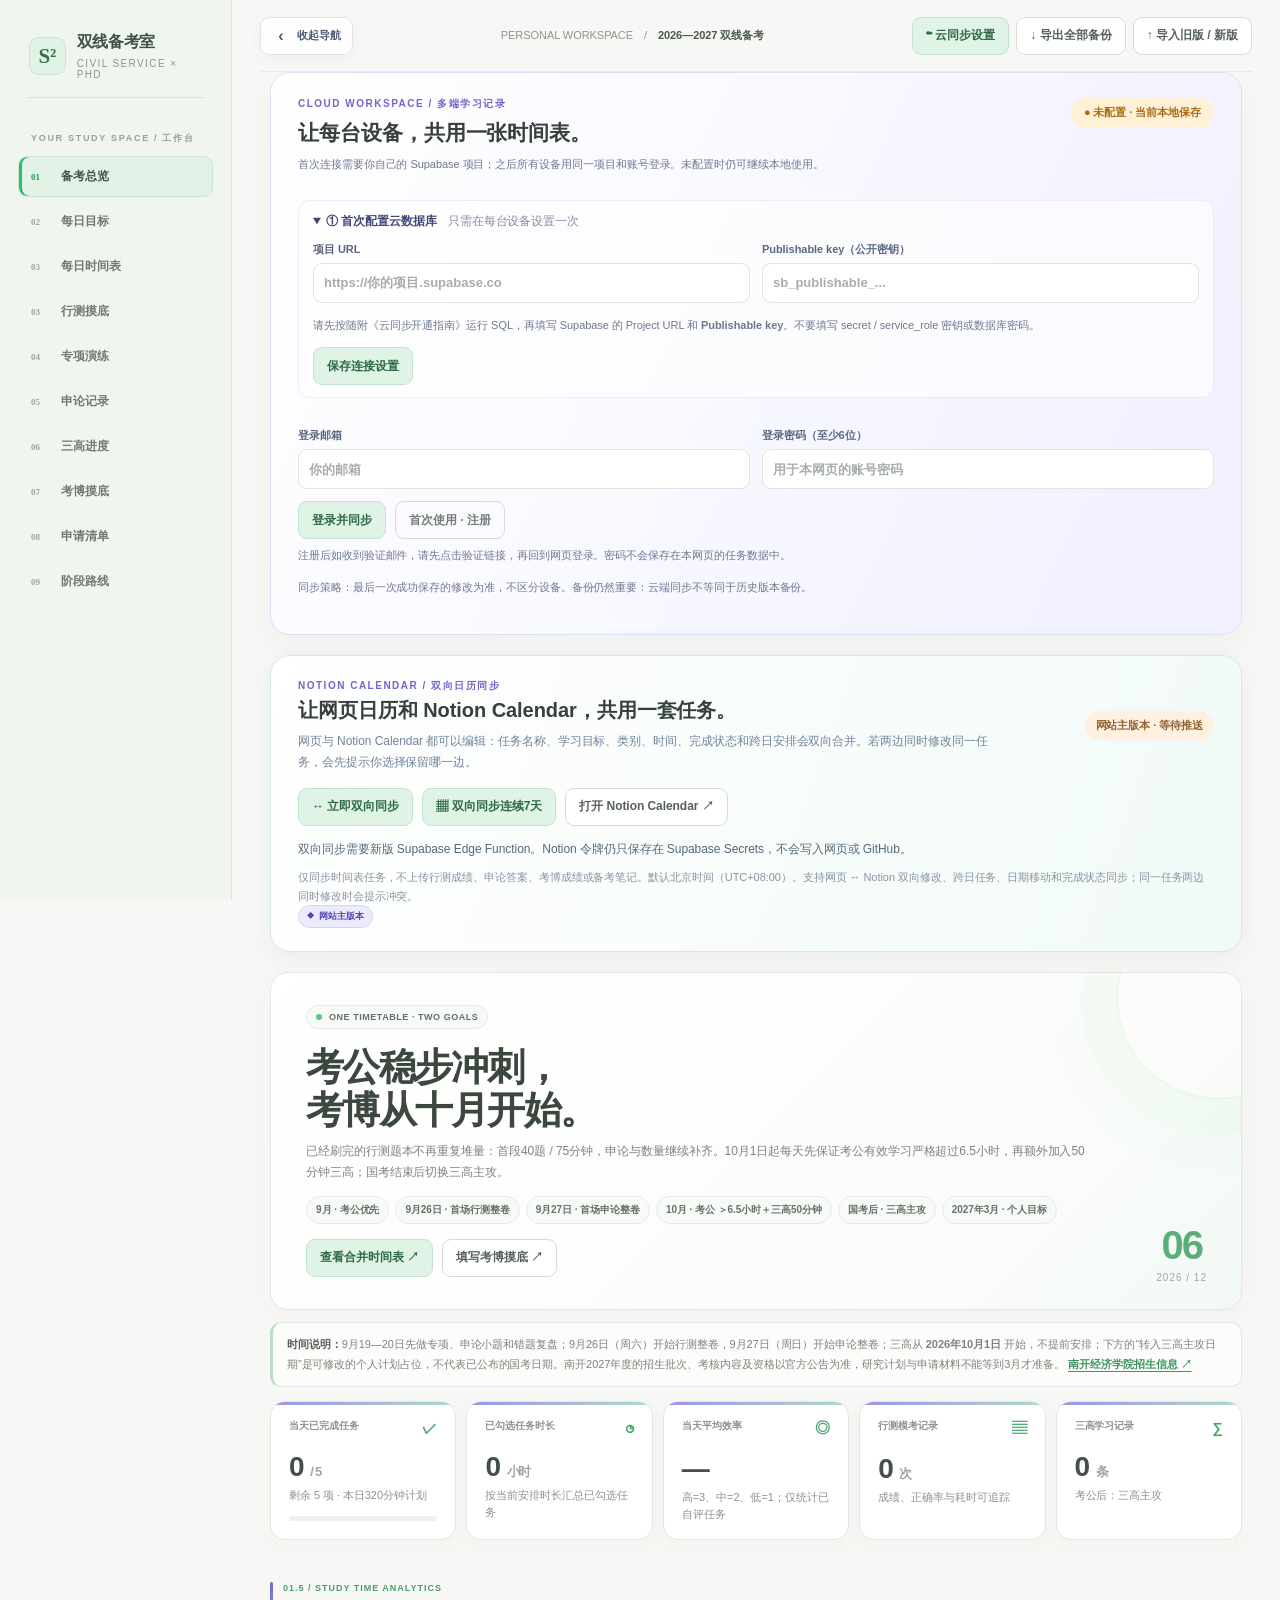
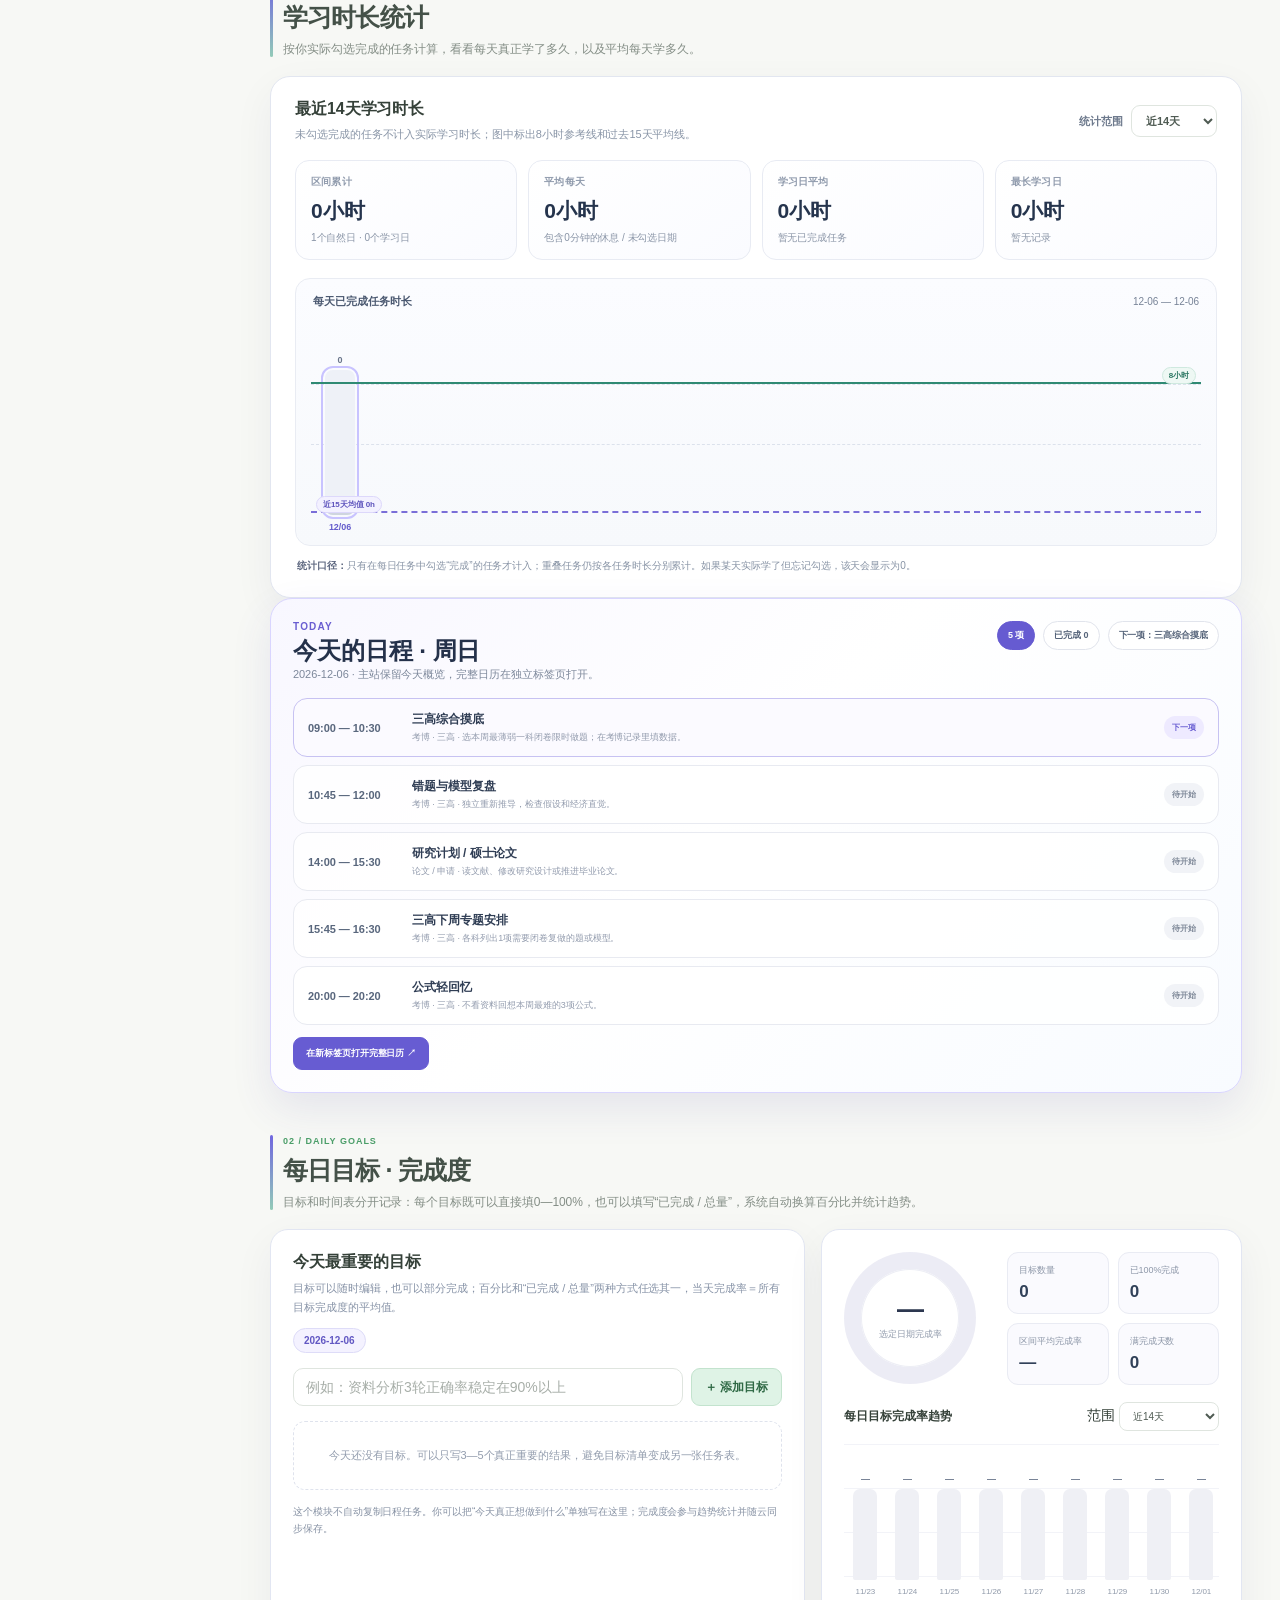
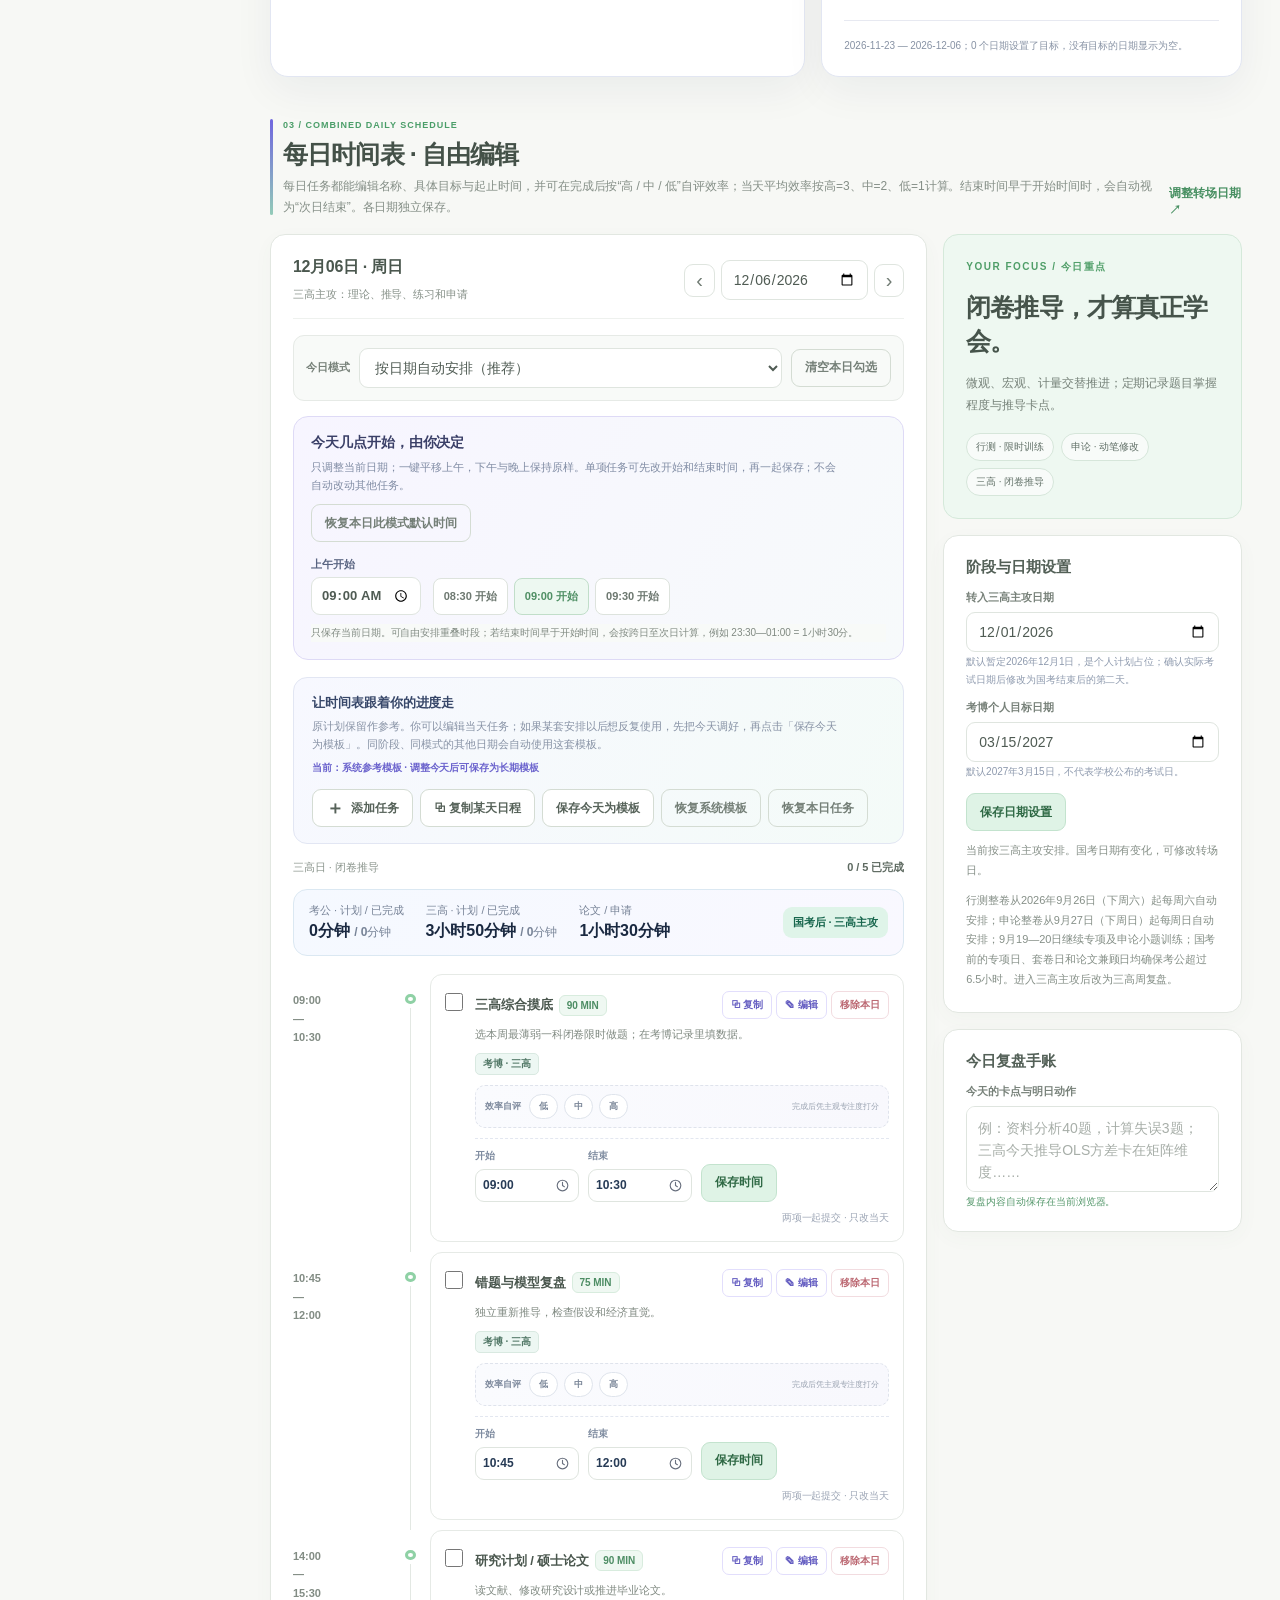
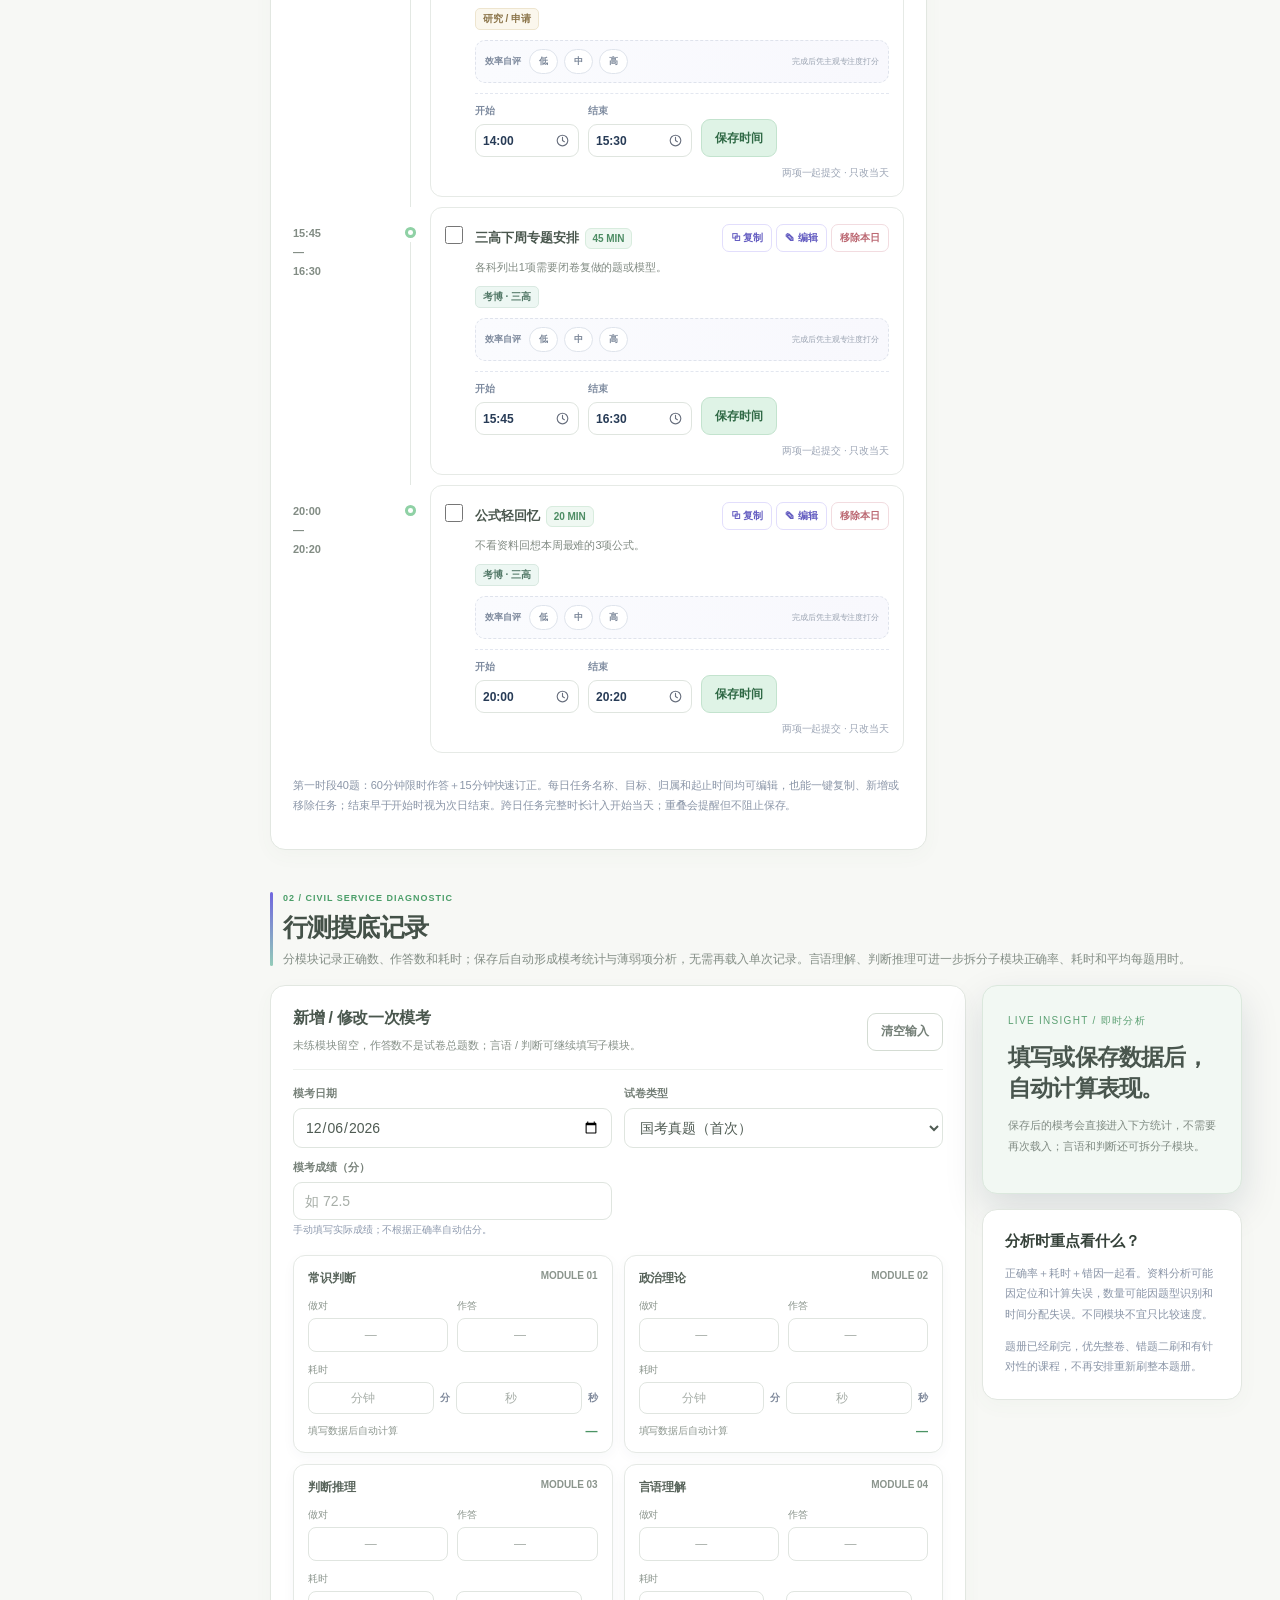
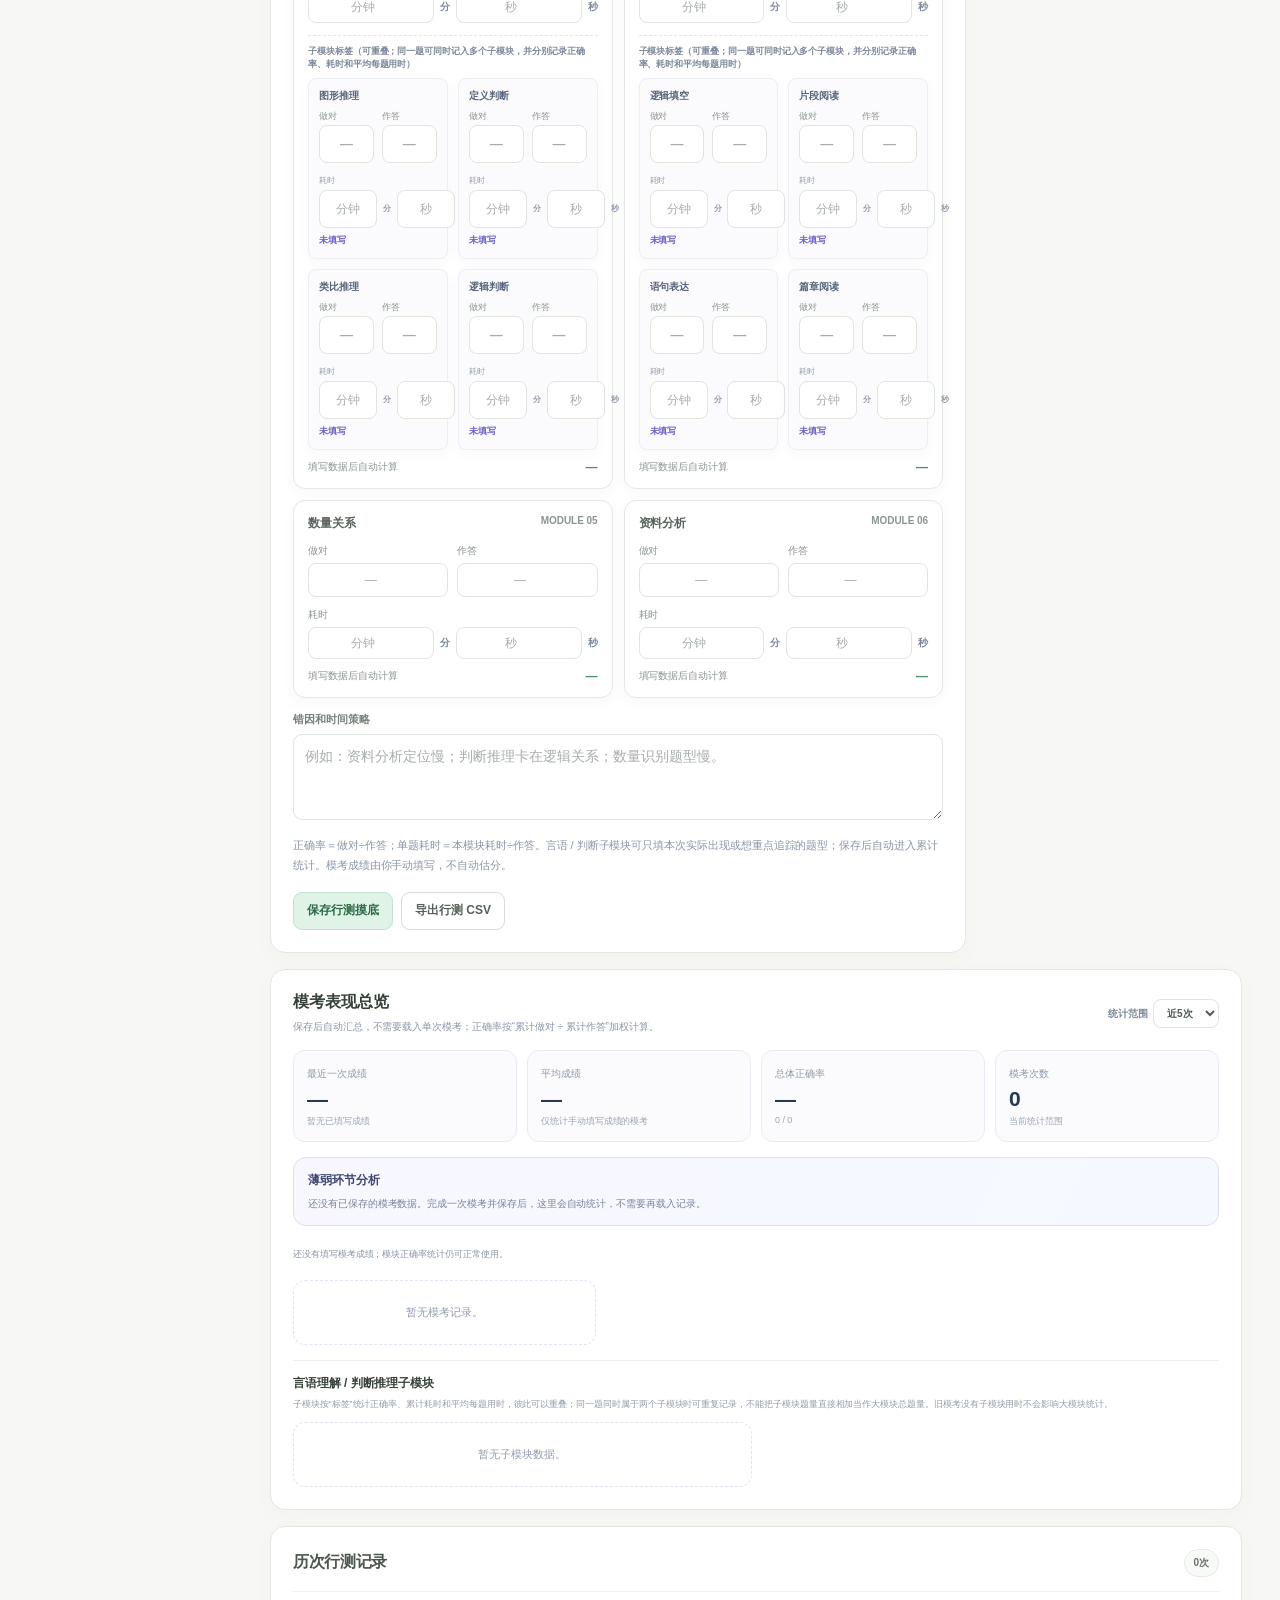
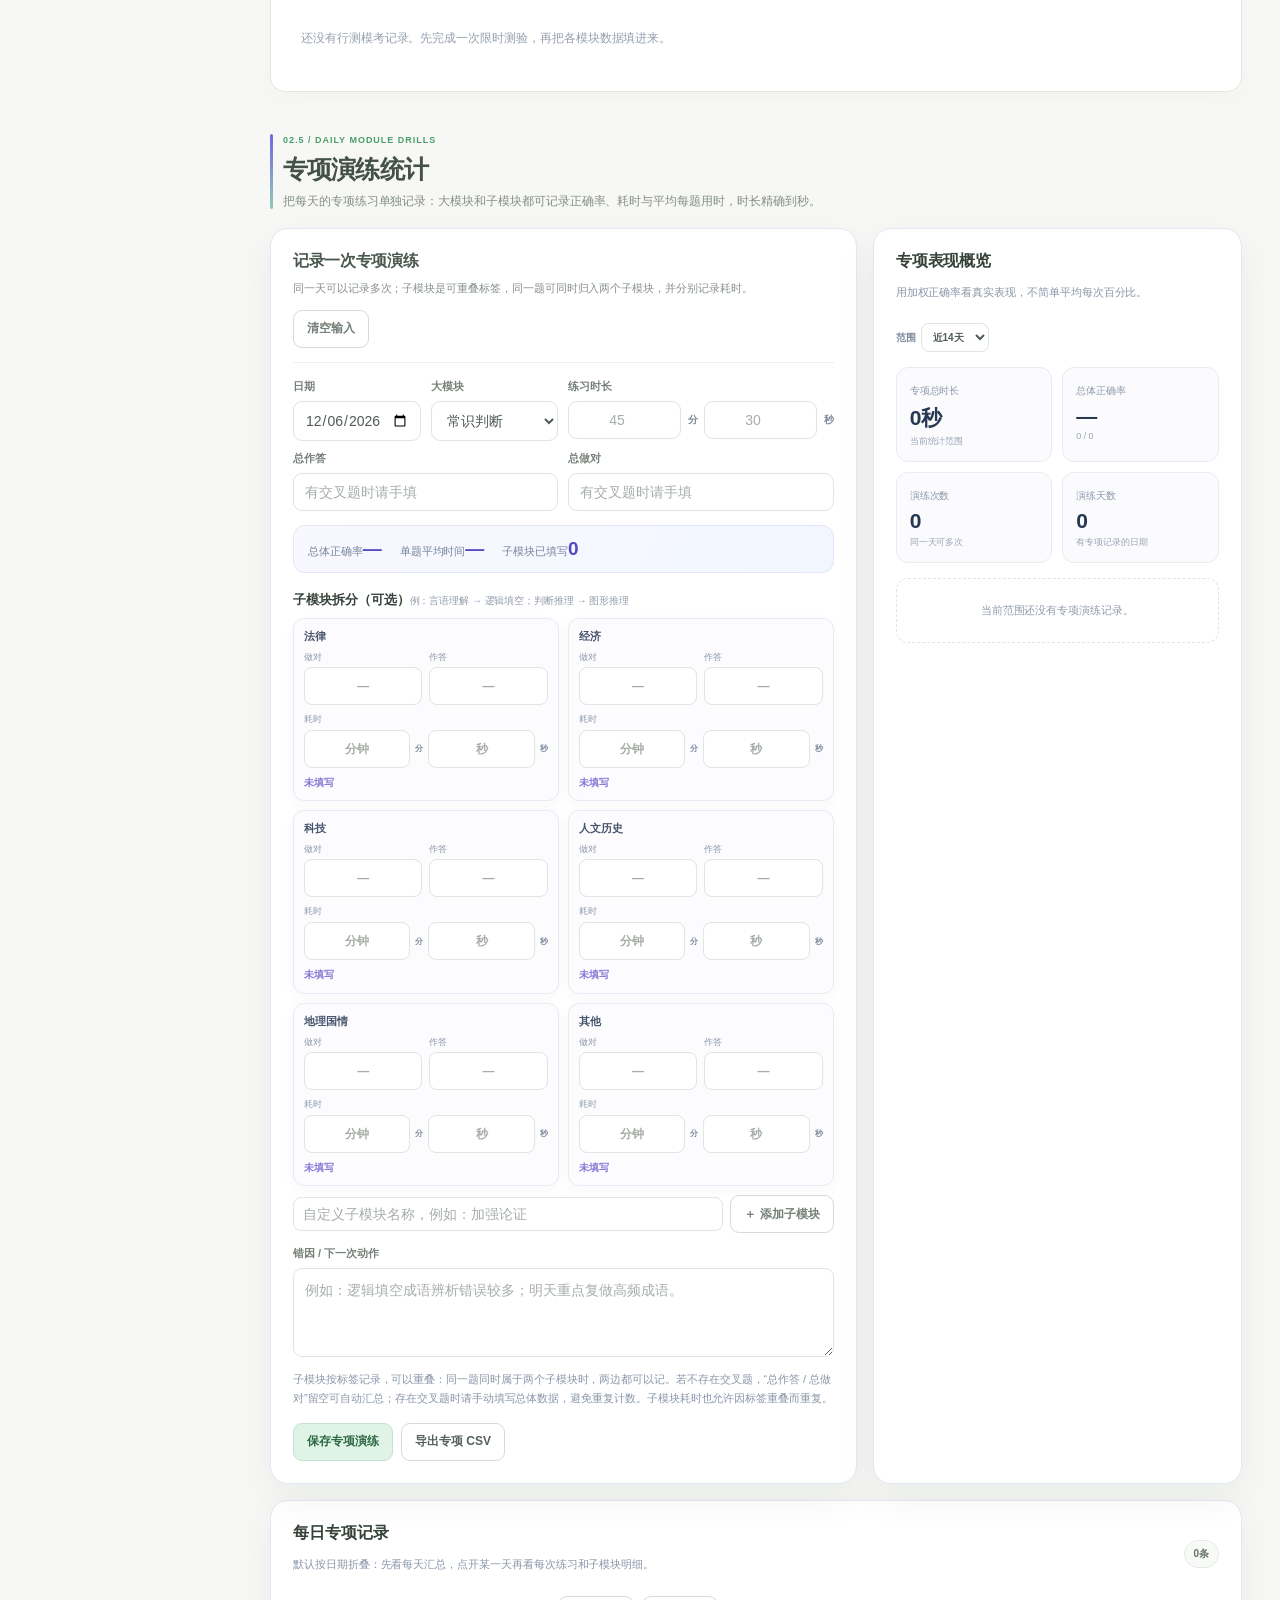
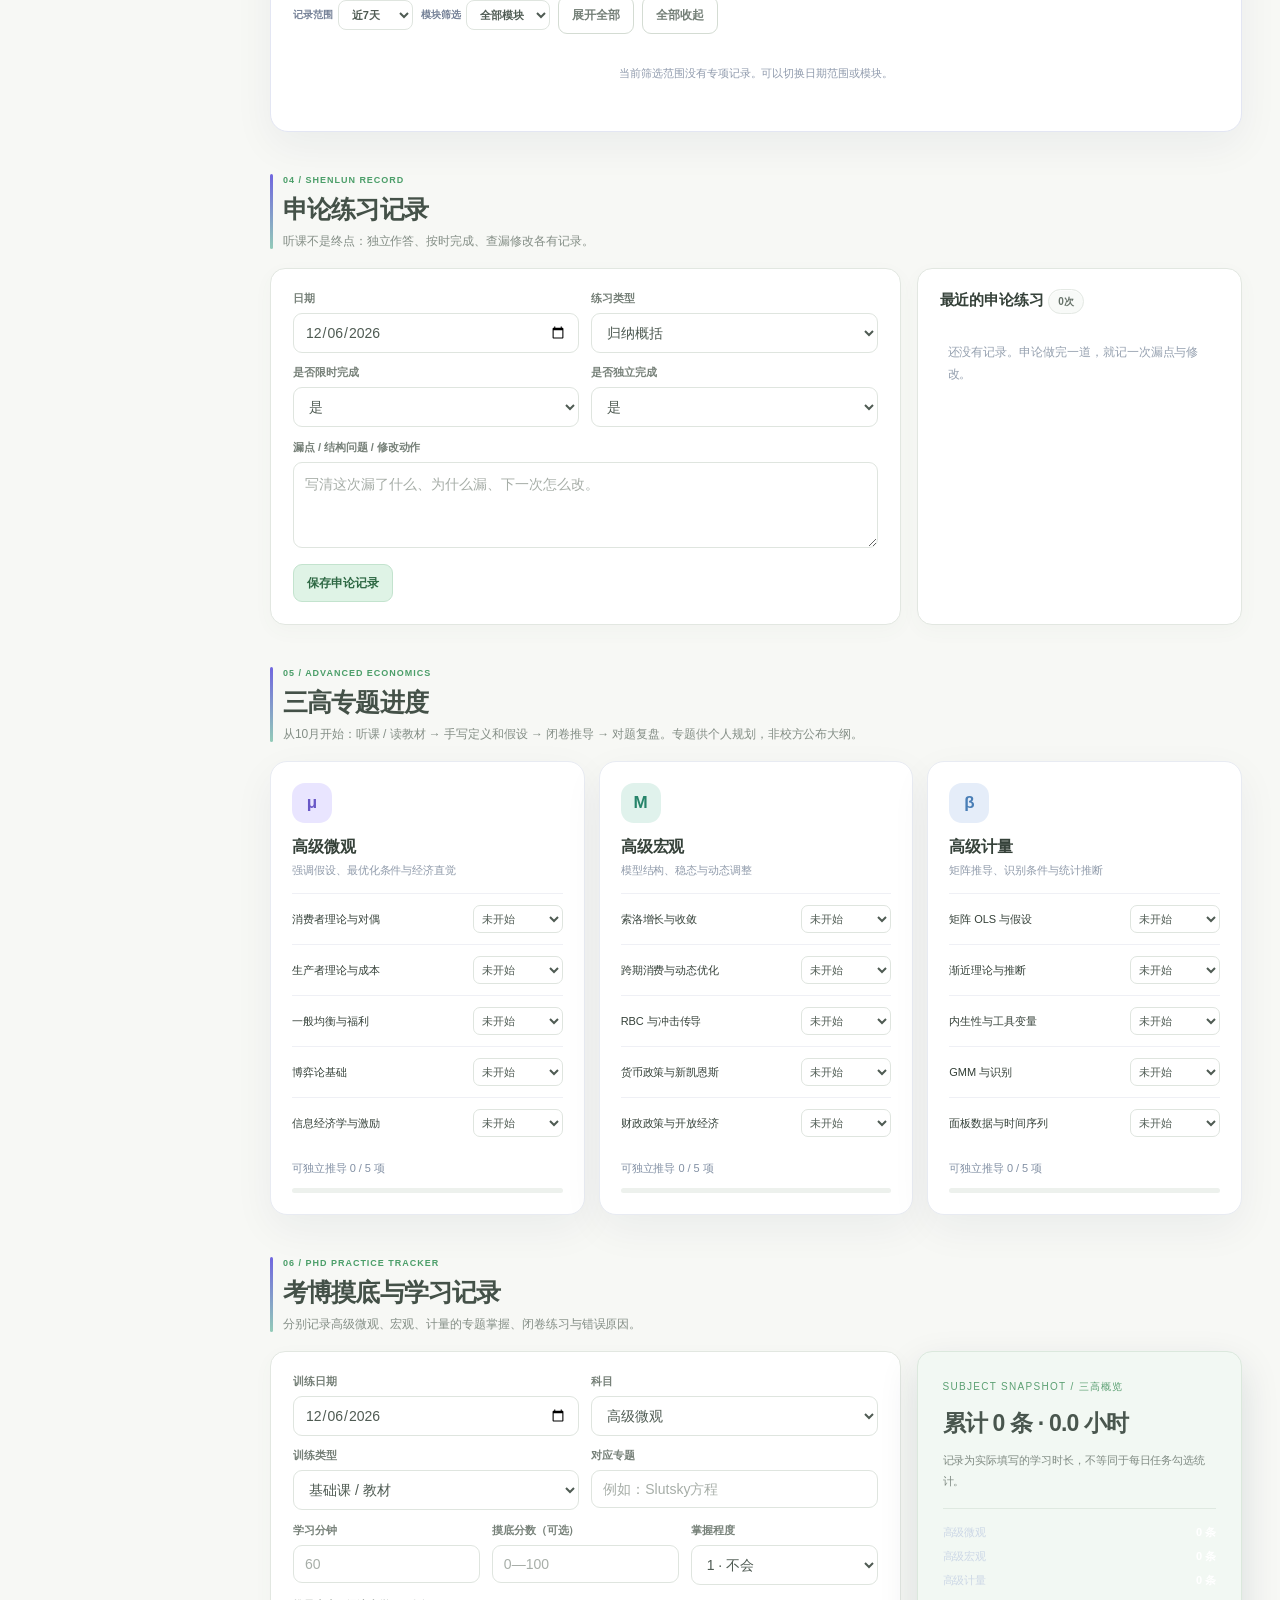
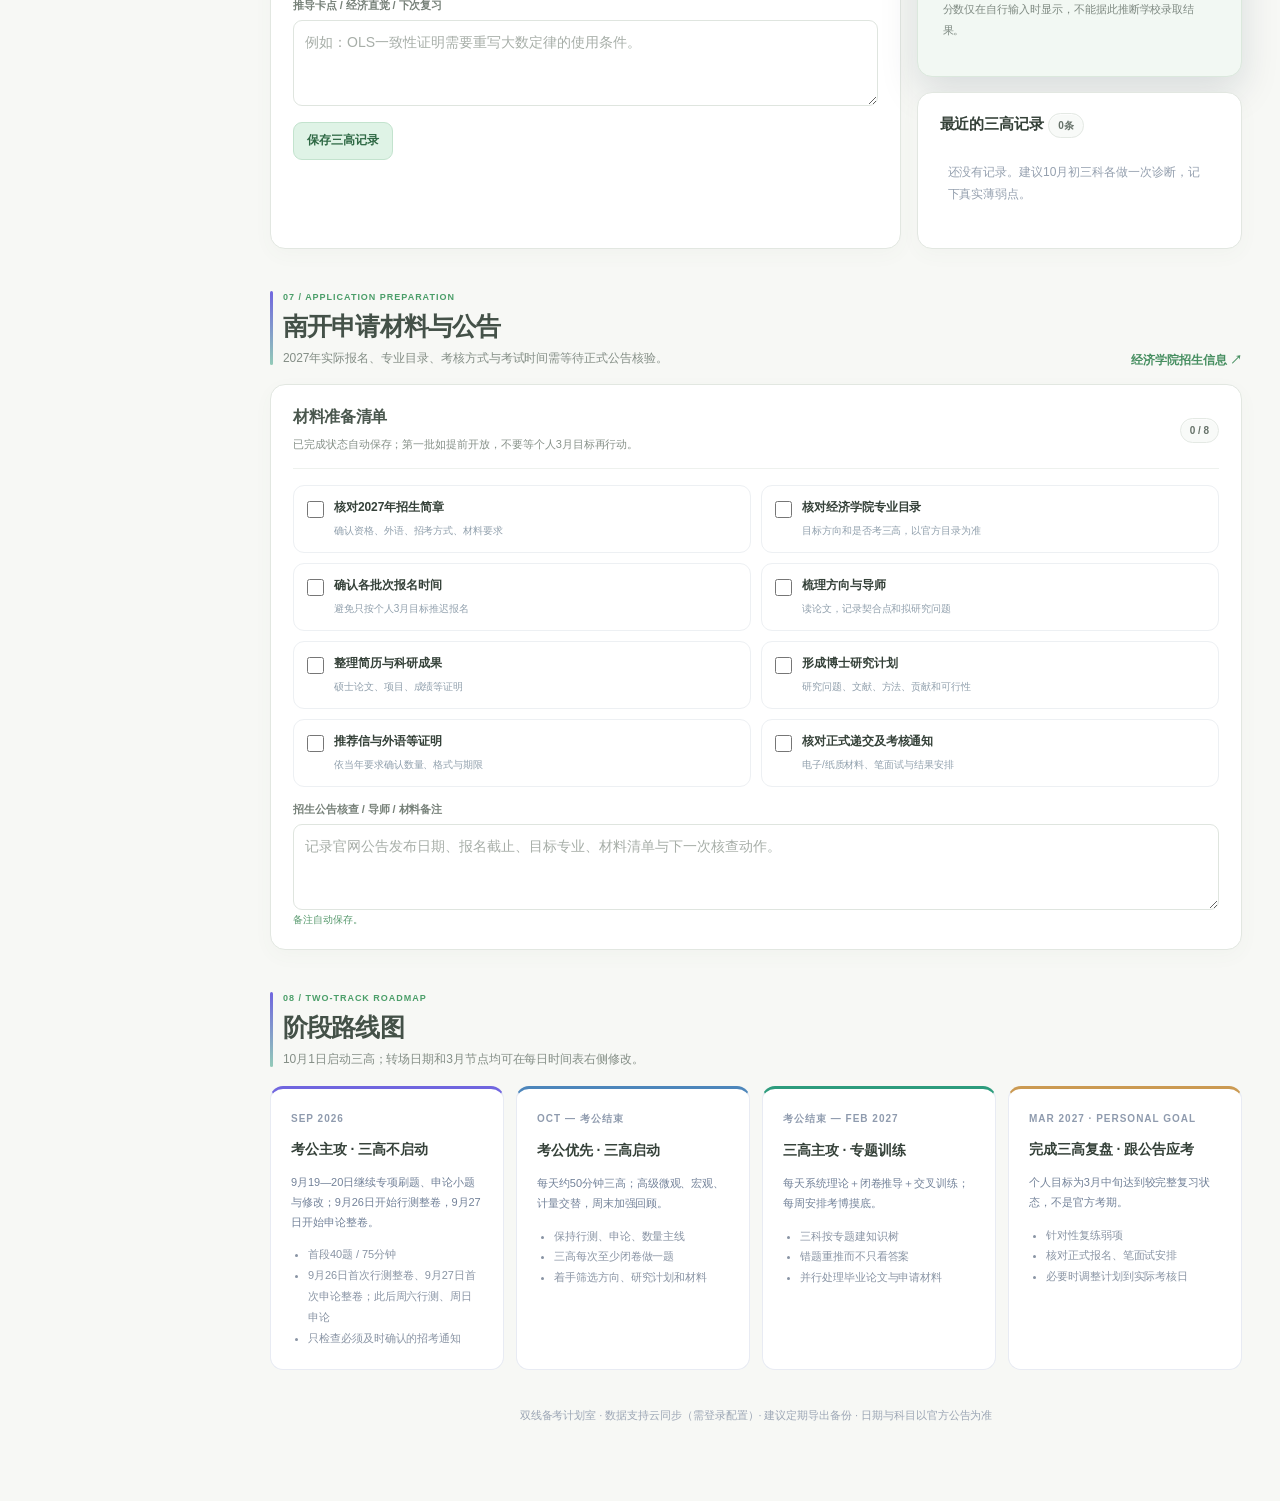
==== commit 965f9d75: "Publish last-write-wins cloud sync" ====
--- a/index.html
+++ b/index.html
@@ -1,4 +1,4 @@
-<!DOCTYPE html><html lang="zh-CN"><head><style id="calendarBootStyle">html.calendar-boot,html.calendar-boot body{background:#17181b!important;color:#e8eaed!important}html.calendar-boot body>.app{visibility:hidden!important}html.calendar-boot body:before{content:'';position:fixed;inset:0;z-index:2147483646;background:#17181b}html.calendar-boot body:after{content:'';position:fixed;z-index:2147483647;left:50%;top:50%;width:10px;height:10px;margin:-5px;border-radius:50%;background:#7066df;box-shadow:0 0 0 6px rgba(112,102,223,.14);animation:calendarBootPulse .8s ease-in-out infinite alternate}@keyframes calendarBootPulse{to{transform:scale(.72);opacity:.55}}html.calendar-ready body>.app{visibility:visible!important}</style><script id="calendarBootScript">(()=>{try{if(new URLSearchParams(location.search).get('calendar')==='1'){document.documentElement.classList.add('calendar-boot');setTimeout(()=>{document.documentElement.classList.remove('calendar-boot');document.documentElement.classList.add('calendar-ready')},6000)}}catch{}})();</script><script id="mainThemeBoot">(()=>{try{if(new URLSearchParams(location.search).get('calendar')!=='1')document.documentElement.classList.add('qoder-ui')}catch{document.documentElement.classList.add('qoder-ui')}})();</script><link id="mainThemeCss" rel="stylesheet" href="./qoder-theme.css?v=20261012-2035"><meta charset="UTF-8"><meta name="viewport" content="width=device-width, initial-scale=1"><meta name="theme-color" content="#1a2941"><title>双线备考计划室｜考公 × 南开经济学考博</title><style>:root{--navy:#1a2941;--ink:#253349;--muted:#778397;--line:#e8ebf2;--bg:#f5f7fb;--white:#fff;--purple:#7066df;--pale:#eeecff;--mint:#d7f2e8;--green:#238169;--gold:#cf9444;--blue:#4e83be;--shadow:0 14px 42px rgba(24,43,78,.055)}
+<!DOCTYPE html><html lang="zh-CN"><head><style id="calendarBootStyle">html.calendar-boot,html.calendar-boot body{background:#17181b!important;color:#e8eaed!important}html.calendar-boot body>.app{visibility:hidden!important}html.calendar-boot body:before{content:'';position:fixed;inset:0;z-index:2147483646;background:#17181b}html.calendar-boot body:after{content:'';position:fixed;z-index:2147483647;left:50%;top:50%;width:10px;height:10px;margin:-5px;border-radius:50%;background:#7066df;box-shadow:0 0 0 6px rgba(112,102,223,.14);animation:calendarBootPulse .8s ease-in-out infinite alternate}@keyframes calendarBootPulse{to{transform:scale(.72);opacity:.55}}html.calendar-ready body>.app{visibility:visible!important}</style><script id="calendarBootScript">(()=>{try{if(new URLSearchParams(location.search).get('calendar')==='1'){document.documentElement.classList.add('calendar-boot');setTimeout(()=>{document.documentElement.classList.remove('calendar-boot');document.documentElement.classList.add('calendar-ready')},6000)}}catch{}})();</script><script id="mainThemeBoot">(()=>{try{if(new URLSearchParams(location.search).get('calendar')!=='1')document.documentElement.classList.add('qoder-ui')}catch{document.documentElement.classList.add('qoder-ui')}})();</script><link id="mainThemeCss" rel="stylesheet" href="./qoder-theme.css?v=20261012-2140"><meta charset="UTF-8"><meta name="viewport" content="width=device-width, initial-scale=1"><meta name="theme-color" content="#1a2941"><title>双线备考计划室｜考公 × 南开经济学考博</title><style>:root{--navy:#1a2941;--ink:#253349;--muted:#778397;--line:#e8ebf2;--bg:#f5f7fb;--white:#fff;--purple:#7066df;--pale:#eeecff;--mint:#d7f2e8;--green:#238169;--gold:#cf9444;--blue:#4e83be;--shadow:0 14px 42px rgba(24,43,78,.055)}
 *{box-sizing:border-box}html{scroll-behavior:smooth}body{margin:0;background:var(--bg);color:var(--ink);font-family:-apple-system,BlinkMacSystemFont,'Segoe UI','PingFang SC','Microsoft YaHei',sans-serif;font-size:14px;-webkit-font-smoothing:antialiased}button,input,select,textarea{font:inherit}button{cursor:pointer}button:focus-visible,input:focus-visible,select:focus-visible,textarea:focus-visible,a:focus-visible{outline:3px solid #aaa3fc;outline-offset:3px}a{text-decoration:none;color:inherit}.app{display:grid;grid-template-columns:235px minmax(0,1fr);min-height:100vh}.sidebar{position:sticky;top:0;height:100vh;background:var(--navy);padding:32px 19px;color:#fff;display:flex;flex-direction:column;z-index:10}.brand{display:flex;align-items:center;gap:11px;margin:0 8px 37px}.mark{width:41px;height:41px;display:grid;place-items:center;border-radius:14px;background:#b4eed1;color:#20354c;font:700 21px Georgia,serif}.brand b{font-size:17px;letter-spacing:.5px}.brand small{display:block;color:#a1aec5;font-size:10px;letter-spacing:1.6px;margin-top:5px}.side-label{color:#8091ad;font-size:10px;letter-spacing:2px;padding:0 13px;margin:0 0 15px}.sidebar nav{display:flex;flex-direction:column;gap:4px}.sidebar nav a{padding:12px 13px;border-radius:10px;font-size:12px;color:#afbdd4;font-weight:650;display:flex;align-items:center;gap:11px}.sidebar nav a span{font:700 10px Georgia,serif;color:#7f94b4}.sidebar nav a:hover,.sidebar nav a.active{background:#34455f;color:#fff}.sidebar nav a.active span{color:#b7f3d1}.side-foot{margin-top:auto;border:1px solid #3b5068;background:#ffffff07;border-radius:16px;padding:19px 15px}.side-foot strong{display:block;font:700 19px/1.55 Georgia,'Songti SC',serif}.side-foot p{color:#b8c4d5;line-height:1.9;font-size:11px;margin:9px 0 0}.content{width:100%;max-width:1520px;min-width:0;padding:0 42px 75px;margin:auto}.topbar{display:flex;justify-content:space-between;align-items:center;padding:26px 0 23px;gap:15px}.crumb{font-size:12px;color:#8c98a9}.crumb b{color:var(--ink)}.actions{display:flex;gap:8px;flex-wrap:wrap}.btn{border:1px solid var(--line);background:#fff;color:var(--ink);border-radius:10px;min-height:38px;padding:9px 14px;font-weight:750;font-size:12px;display:inline-flex;align-items:center;justify-content:center;gap:7px}.btn:hover{box-shadow:0 5px 16px #172d4c12;transform:translateY(-1px)}.btn.dark{background:var(--navy);color:#fff;border-color:var(--navy)}.btn.purple{background:var(--purple);color:#fff;border-color:var(--purple)}.btn.ghost{background:#fff;color:#627088}.hero{background:linear-gradient(115deg,#e7e8ff,#e9f3f1 93%);min-height:236px;border-radius:24px;padding:35px 38px;position:relative;overflow:hidden;box-shadow:var(--shadow)}.hero:after{content:'';position:absolute;border-radius:50%;width:405px;height:405px;right:-34px;top:-135px;border:1px solid #ffffffad;box-shadow:0 0 0 45px #ffffff33,0 0 0 90px #ffffff30,0 0 0 136px #ffffff25}.hero>*{position:relative;z-index:1}.eyebrow{font-weight:850;font-size:10px;letter-spacing:2px;color:#655bc3}.hero h1{font:700 40px/1.3 Georgia,'Songti SC',serif;margin:13px 0}.hero p{max-width:690px;line-height:1.95;font-size:12px;color:#626d81;margin:0 0 19px}.hero-pills{display:flex;gap:8px;flex-wrap:wrap}.pill{background:#ffffffaa;border:1px solid #fff9;padding:8px 11px;border-radius:100px;color:#5d6385;font-size:11px;font-weight:750}.hero-actions{display:flex;gap:9px;margin-top:21px;flex-wrap:wrap}.hero-number{position:absolute;right:85px;bottom:35px;color:#5b62b9;text-align:center}.hero-number b{font:800 47px Georgia,serif}.hero-number small{display:block;font-size:10px;letter-spacing:1.4px;margin-top:4px}.notice{background:#fff;border:1px solid #e7e5ff;border-left:3px solid #766ddf;border-radius:12px;padding:14px 17px;margin:17px 0 0;color:#61718a;font-size:11px;line-height:1.8}.notice strong{color:#3c4773}.notice a{color:#5e56be;font-weight:800;text-decoration:underline;text-underline-offset:3px}.stats{display:grid;grid-template-columns:repeat(5,minmax(0,1fr));gap:14px;margin:18px 0 7px}.stat,.panel,.mini-card{border:1px solid var(--line);border-radius:17px;background:#fff;box-shadow:var(--shadow)}.stat{padding:19px 20px;min-width:0}.stat-top{font-size:11px;font-weight:700;color:#8490a0;display:flex;justify-content:space-between}.stat-top em{font-style:normal;font-size:15px;color:#8a7de1}.stat-num{font-size:29px;font-weight:850;margin:15px 0 4px;letter-spacing:-1px;font-variant-numeric:tabular-nums}.stat-num small{font-size:13px;color:#9aa4b2;font-weight:650}.stat-desc{font-size:11px;color:#96a0b0;line-height:1.5}.bar{height:6px;border-radius:99px;overflow:hidden;background:#efeff9;margin-top:12px}.bar span{display:block;height:100%;background:var(--purple);width:0;transition:width .25s;border-radius:99px}section.content-section{scroll-margin-top:22px}.head{margin:37px 0 18px;display:flex;align-items:end;justify-content:space-between;gap:12px}.head small{font-size:10px;letter-spacing:1.4px;color:#6b63cd;font-weight:850}.head h2{font:700 25px Georgia,'Songti SC',serif;margin:7px 0 5px}.head p{font-size:12px;color:#8b96a8;margin:0;line-height:1.8}.head a{color:#6d62c9;font-size:12px;font-weight:700}.daily-grid{display:grid;grid-template-columns:minmax(0,1.65fr) minmax(280px,.75fr);gap:16px}.panel{padding:24px;min-width:0}.panel-top{display:flex;align-items:center;justify-content:space-between;gap:12px;flex-wrap:wrap;margin-bottom:18px}.panel-top h3{font-size:16px;margin:0}.panel-top p{margin:7px 0 0;font-size:11px;color:var(--muted);line-height:1.7}.date-nav{display:flex;align-items:center;gap:6px}.date-nav input{max-width:147px}.arrow{width:33px;height:33px;border:1px solid var(--line);border-radius:9px;background:#fff;color:#5b6782;font-size:20px}.modebox{display:flex;gap:9px;align-items:center;flex-wrap:wrap;background:#f7f8fb;padding:12px;border-radius:12px;margin-bottom:15px}.modebox label{font-size:11px;font-weight:750;color:#788499}.modebox select{max-width:100%;flex:1;min-width:200px}.field input,.field select,.field textarea,.date-nav input,.modebox select{width:100%;border:1px solid #e1e6f0;border-radius:9px;background:#fff;color:#28354a;padding:10px 11px;min-height:38px}.field label{display:block;font-size:11px;color:#667388;font-weight:750;margin:0 0 7px}.field textarea{resize:vertical;min-height:86px;line-height:1.6}.field small{font-size:10px;color:#8e9aae;line-height:1.7}.inline-fields{display:grid;grid-template-columns:repeat(2,minmax(0,1fr));gap:12px}.day-meta{display:flex;justify-content:space-between;gap:10px;align-items:center;margin-bottom:14px;font-size:11px;color:#8b97aa}.day-meta strong{color:#4f5e78}.time-row{display:grid;grid-template-columns:98px 19px minmax(0,1fr);gap:8px;min-height:93px}.time-text{padding-top:17px;color:#77859a;font-weight:750;font-size:11px;line-height:1.7;font-variant-numeric:tabular-nums}.spine{display:flex;align-items:center;flex-direction:column}.dot{margin-top:20px;border:3px solid #b4adfa;background:#fff;border-radius:50%;height:11px;width:11px;z-index:1}.line{height:100%;width:1px;background:#e1e4f3;margin-top:4px}.time-row:last-child .line{visibility:hidden}.task{display:flex;gap:12px;border:1px solid #edf0f5;border-radius:13px;background:#fcfcff;margin-bottom:10px;padding:15px 13px;cursor:pointer;min-width:0}.task:hover{border-color:#c9c6fc}.task.done{background:#f4fbf7;border-color:#dceee4}.task input{accent-color:#348b6a;flex-shrink:0;width:18px;height:18px;margin:2px 0 0}.task-inner{min-width:0;flex:1}.task-title{font-size:13px;font-weight:850}.task.done .task-title{text-decoration:line-through;color:#8b9b91}.task-desc{font-size:11px;color:#7e8b9e;line-height:1.8;margin-top:6px}.task-info{display:flex;align-items:center;justify-content:space-between;gap:6px;flex-wrap:wrap}.duration{color:#675ec7;background:#f0efff;padding:4px 7px;border-radius:6px;font-size:10px;font-weight:800}.subject{display:inline-flex;margin-top:8px;border-radius:5px;padding:3px 7px;background:#eaf0ff;color:#5672a4;font-size:10px;font-weight:750}.subject.phd{background:#e1f4ed;color:#297b63}.subject.apply{background:#fff2e1;color:#ab752d}.side-stack{display:flex;flex-direction:column;gap:16px}.focus{background:var(--navy);color:#fff}.focus small{font-size:10px;letter-spacing:1.5px;color:#b4efc9;font-weight:850}.focus h3{font:700 25px/1.35 Georgia,'Songti SC',serif;margin:17px 0 13px}.focus p{font-size:12px;color:#c1cada;line-height:1.9;margin:0}.focus .focus-tags{display:flex;gap:7px;flex-wrap:wrap;margin-top:16px}.focus-tags span{font-size:10px;border:1px solid #586680;border-radius:99px;padding:6px 9px;color:#c4f1df}.side-note h3{margin:0 0 13px;font-size:15px}.side-note .line-item{display:flex;gap:10px;padding:12px 0;border-top:1px solid #eff1f5}.line-item b{display:grid;place-items:center;width:23px;height:23px;background:#efedff;color:#7162ce;border-radius:7px;font-size:11px;flex-shrink:0}.line-item strong{display:block;font-size:12px}.line-item p{font-size:11px;color:#8e99a8;margin:5px 0 0;line-height:1.7}.settings-note{font-size:11px;color:#8190a2;line-height:1.8;margin-top:10px}.note-status{font-size:10px;color:#568771}.multi{display:grid;grid-template-columns:minmax(0,1.55fr) minmax(265px,.8fr);gap:16px}.form-grid{display:grid;grid-template-columns:repeat(2,minmax(0,1fr));gap:12px}.form-grid.three{grid-template-columns:repeat(3,minmax(0,1fr))}.form-actions{display:flex;gap:8px;margin-top:16px;flex-wrap:wrap}.module-grid{display:grid;grid-template-columns:repeat(3,minmax(0,1fr));gap:11px;margin-top:17px}@media(max-width:980px){.module-grid{grid-template-columns:repeat(2,minmax(0,1fr))}}@media(max-width:620px){.module-grid{grid-template-columns:1fr}}.module{border:1px solid #e8ebf4;border-radius:12px;padding:14px;min-width:0}.module h4{font-size:12px;margin:0 0 12px;display:flex;justify-content:space-between}.module h4 span{font-size:10px;color:#939dad}.module-input{display:grid;grid-template-columns:repeat(2,minmax(0,1fr));gap:9px}.module-duration{grid-column:1/-1;margin-top:2px}.module-duration>label{display:block;font-size:10px;color:#8d98a7;margin-bottom:5px}.module-input label{display:block;font-size:10px;color:#8d98a7;margin-bottom:5px}.module-input input{width:100%;min-width:0;border:1px solid #e1e5ed;border-radius:8px;padding:9px 6px;text-align:center;font-size:12px}.calc{display:flex;justify-content:space-between;font-size:10px;color:#8795a6;margin-top:10px;gap:6px}.calc b{font-size:12px;color:#5c53c3}.live{border-radius:16px;background:var(--navy);padding:25px;color:#fff;min-height:200px}.live small{font-size:10px;letter-spacing:1.3px;color:#a9e9c9}.live h3{font:700 23px Georgia,'Songti SC',serif;margin:14px 0 10px}.live p{font-size:11px;color:#b9c9d8;line-height:1.9}.live .big{font-size:34px;font-weight:850;margin:13px 0}.live hr{border:0;border-top:1px solid #4b5a70;margin:16px 0}.live .kv{display:flex;justify-content:space-between;font-size:11px;gap:8px;margin-top:9px;color:#ccd7e6}.live .kv b{color:white}.caption{font-size:11px;color:#8a95a7;line-height:1.85;margin-top:12px}.tablewrap{overflow-x:auto}.records{width:100%;border-collapse:collapse;font-size:11px;min-width:640px}.records th{padding:12px 9px;color:#8994a6;text-align:left;font-weight:800;border-bottom:1px solid #eaedf2}.records td{padding:12px 9px;color:#526279;border-bottom:1px solid #f0f2f5}.mini-btn{border:0;background:transparent;color:#5f57c7;font-size:11px;font-weight:800;padding:5px;cursor:pointer}.mini-btn.del{color:#c46869}.empty{color:#95a0af;font-size:12px;line-height:1.8;padding:20px 8px}.record-card{border:1px solid #ebedf4;border-radius:12px;padding:13px 15px;margin-top:9px}.record-card .top{display:flex;justify-content:space-between;gap:8px;align-items:center;font-size:12px}.record-card p{font-size:11px;color:#8190a3;line-height:1.8;margin:8px 0 0;white-space:pre-wrap}.topics{display:grid;grid-template-columns:repeat(3,minmax(0,1fr));gap:14px}.topic-card{border:1px solid var(--line);border-radius:17px;background:white;padding:21px;box-shadow:var(--shadow)}.topic-icon{width:40px;height:40px;display:grid;place-items:center;border-radius:13px;background:#e9e5ff;color:#6958c7;font-size:17px;font-weight:850}.topic-card:nth-child(2) .topic-icon{background:#e0f2ec;color:#26846a}.topic-card:nth-child(3) .topic-icon{background:#e5edf9;color:#497eb6}.topic-card h3{font-size:16px;margin:14px 0 3px}.topic-card>p{margin:0 0 14px;color:#8f9aaa;font-size:11px;line-height:1.7}.topic-item{display:flex;justify-content:space-between;align-items:center;gap:7px;border-top:1px solid #eff0f5;padding:11px 0;font-size:11px}.topic-item select{width:90px;border:1px solid #e1e7ee;background:#fafbff;border-radius:7px;padding:6px 4px;color:#536178;font-size:11px}.topic-summary{font-size:11px;color:#8290a4;margin-top:13px}.applications{display:grid;grid-template-columns:repeat(2,minmax(0,1fr));gap:10px}.application-item{display:flex;gap:10px;border:1px solid #edf0f3;padding:13px;border-radius:11px;cursor:pointer}.application-item input{flex-shrink:0;accent-color:var(--green);width:17px;height:17px;margin:2px 0 0}.application-item strong{font-size:12px;display:block}.application-item small{display:block;margin-top:6px;font-size:10px;color:#91a0ad;line-height:1.7}.roadmap{display:grid;grid-template-columns:repeat(4,minmax(0,1fr));gap:12px}.phase{padding:20px;border:1px solid #e8ebf3;border-top:3px solid var(--purple);border-radius:13px;background:#fff}.phase:nth-child(2){border-top-color:#4d86bb}.phase:nth-child(3){border-top-color:#2d9c7d}.phase:nth-child(4){border-top-color:#cb9a52}.phase small{font-size:10px;font-weight:800;letter-spacing:1px;color:#8f9bae}.phase h3{font-size:14px;line-height:1.6;margin:13px 0}.phase p{font-size:11px;color:#738299;line-height:1.8;margin:0}.phase ul{padding-left:17px;margin:12px 0 0;color:#8994a4;font-size:11px;line-height:1.9}.footer{font-size:11px;color:#9ca6b5;margin-top:38px;text-align:center}.toast{position:fixed;bottom:27px;left:50%;transform:translate(-50%,20px);opacity:0;pointer-events:none;transition:.2s;background:#1c3046;color:white;border-radius:11px;padding:13px 18px;z-index:999;box-shadow:0 15px 44px #1d273440;font-size:12px;max-width:90vw}.toast.show{opacity:1;transform:translate(-50%,0)}.hidden{display:none!important}
 @media(max-width:1150px){.content{padding:0 25px 50px}.app{grid-template-columns:205px minmax(0,1fr)}.daily-grid{grid-template-columns:1fr}.side-stack{display:grid;grid-template-columns:repeat(2,minmax(0,1fr))}.stats{grid-template-columns:repeat(2,minmax(0,1fr))}.roadmap{grid-template-columns:repeat(2,minmax(0,1fr))}.topics{grid-template-columns:1fr}.topic-card{display:block}}
 @media(max-width:730px){.app{display:block}.sidebar{height:auto;position:static;padding:17px 18px}.brand{margin:0 0 12px}.sidebar nav{flex-direction:row;overflow-x:auto;padding-bottom:5px;gap:2px}.sidebar nav a{flex-shrink:0;font-size:11px;padding:9px 10px}.side-label,.side-foot{display:none}.content{padding:0 15px 45px}.topbar{padding:17px 0;align-items:start}.crumb{line-height:2}.actions{justify-content:flex-end}.hero{padding:27px 23px;min-height:245px}.hero h1{font-size:29px}.hero-number{display:none}.stats{gap:9px}.stat{padding:15px}.stat-num{font-size:24px}.head{margin-top:29px}.head h2{font-size:23px}.panel{padding:17px}.side-stack,.multi{display:block}.side-stack>.panel,.multi>.panel,.multi>.live{margin-top:12px}.module-grid,.applications{grid-template-columns:1fr}.time-row{grid-template-columns:71px 13px minmax(0,1fr);gap:5px}.time-text{font-size:10px}.task{padding:12px 9px;gap:9px}.task-desc{font-size:10px}.task-title{font-size:12px}.form-grid.three{grid-template-columns:1fr 1fr}.roadmap{grid-template-columns:1fr}.topbar .btn{padding:8px 10px}.notice{font-size:10px}}
@@ -1084,4 +1084,4 @@
 
 renderAll();renderNowLine();setInterval(renderNowLine,30000);if(!savePossible)toast('当前浏览器可能不支持自动保存，请定期导出备份。');
 })();
-</script><script src="./notion-sync-v2.js?v=20261012-2035"></script><script id="sidebarToggleScript">(()=>{const body=document.body,btn=document.getElementById('sidebarToggle'),overlay=document.getElementById('sidebarOverlay'),icon=document.getElementById('sidebarToggleIcon'),txt=document.getElementById('sidebarToggleText'),mq=window.matchMedia('(max-width:730px)'),key='study-sidebar-collapsed-v1';if(!btn)return;document.querySelectorAll('.sidebar nav a').forEach(a=>{a.title=a.textContent.trim().replace(/\s+/g,' ')});function sync(){if(mq.matches){body.classList.remove('sidebar-collapsed');const open=body.classList.contains('sidebar-open');icon.textContent=open?'×':'☰';txt.textContent=open?'关闭导航':'打开导航';btn.setAttribute('aria-expanded',open?'true':'false');btn.title=open?'关闭侧边栏':'打开侧边栏'}else{body.classList.remove('sidebar-open');const collapsed=localStorage.getItem(key)==='1';body.classList.toggle('sidebar-collapsed',collapsed);icon.textContent=collapsed?'›':'‹';txt.textContent=collapsed?'展开导航':'收起导航';btn.setAttribute('aria-expanded',collapsed?'false':'true');btn.title=collapsed?'展开侧边栏':'收起侧边栏'}}function toggle(){if(mq.matches){body.classList.toggle('sidebar-open')}else{const next=!body.classList.contains('sidebar-collapsed');body.classList.toggle('sidebar-collapsed',next);localStorage.setItem(key,next?'1':'0')}sync()}btn.addEventListener('click',toggle);overlay?.addEventListener('click',()=>{body.classList.remove('sidebar-open');sync()});document.querySelectorAll('.sidebar nav a').forEach(a=>a.addEventListener('click',()=>{if(mq.matches){body.classList.remove('sidebar-open');sync()}}));document.addEventListener('keydown',e=>{if(e.key==='Escape'&&body.classList.contains('sidebar-open')){body.classList.remove('sidebar-open');sync()}});mq.addEventListener?.('change',sync);sync()})();</script></body></html>+</script><script src="./notion-sync-v2.js?v=20261012-2140"></script><script id="sidebarToggleScript">(()=>{const body=document.body,btn=document.getElementById('sidebarToggle'),overlay=document.getElementById('sidebarOverlay'),icon=document.getElementById('sidebarToggleIcon'),txt=document.getElementById('sidebarToggleText'),mq=window.matchMedia('(max-width:730px)'),key='study-sidebar-collapsed-v1';if(!btn)return;document.querySelectorAll('.sidebar nav a').forEach(a=>{a.title=a.textContent.trim().replace(/\s+/g,' ')});function sync(){if(mq.matches){body.classList.remove('sidebar-collapsed');const open=body.classList.contains('sidebar-open');icon.textContent=open?'×':'☰';txt.textContent=open?'关闭导航':'打开导航';btn.setAttribute('aria-expanded',open?'true':'false');btn.title=open?'关闭侧边栏':'打开侧边栏'}else{body.classList.remove('sidebar-open');const collapsed=localStorage.getItem(key)==='1';body.classList.toggle('sidebar-collapsed',collapsed);icon.textContent=collapsed?'›':'‹';txt.textContent=collapsed?'展开导航':'收起导航';btn.setAttribute('aria-expanded',collapsed?'false':'true');btn.title=collapsed?'展开侧边栏':'收起侧边栏'}}function toggle(){if(mq.matches){body.classList.toggle('sidebar-open')}else{const next=!body.classList.contains('sidebar-collapsed');body.classList.toggle('sidebar-collapsed',next);localStorage.setItem(key,next?'1':'0')}sync()}btn.addEventListener('click',toggle);overlay?.addEventListener('click',()=>{body.classList.remove('sidebar-open');sync()});document.querySelectorAll('.sidebar nav a').forEach(a=>a.addEventListener('click',()=>{if(mq.matches){body.classList.remove('sidebar-open');sync()}}));document.addEventListener('keydown',e=>{if(e.key==='Escape'&&body.classList.contains('sidebar-open')){body.classList.remove('sidebar-open');sync()}});mq.addEventListener?.('change',sync);sync()})();</script></body></html>
